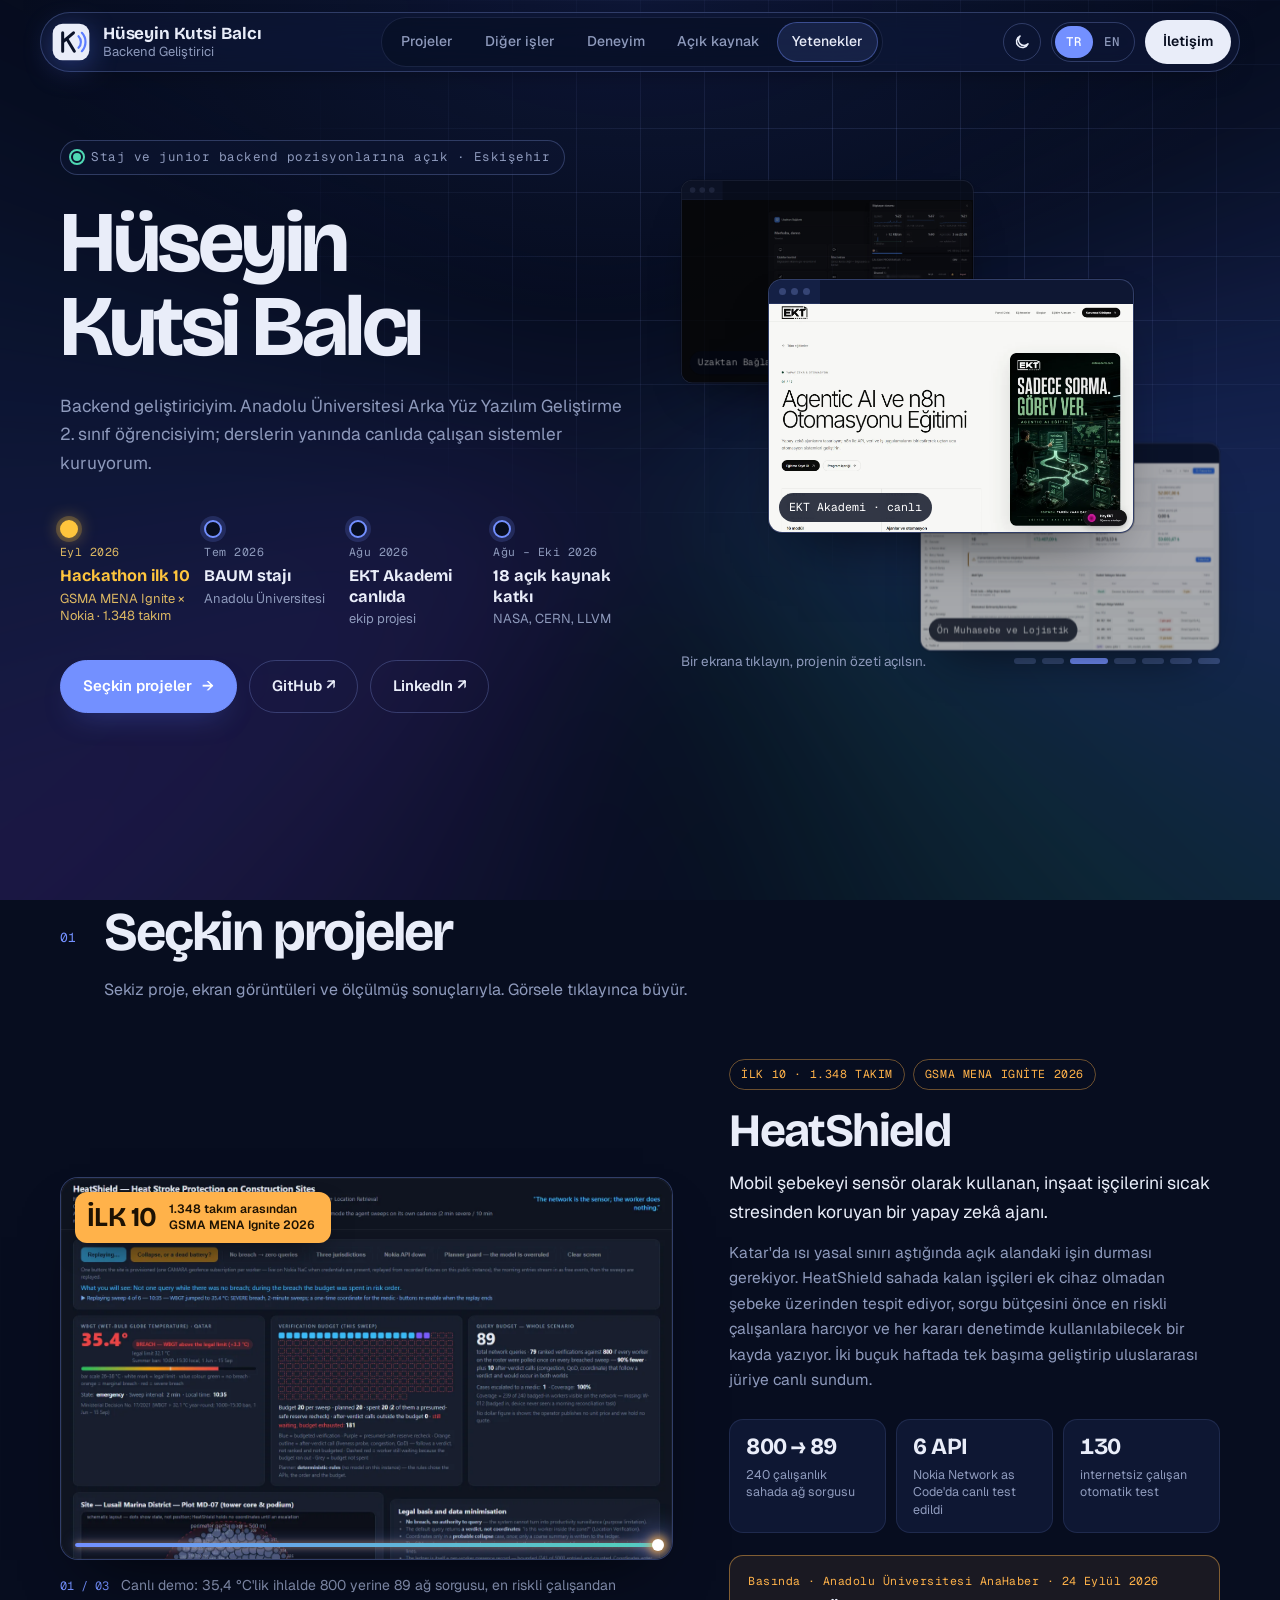
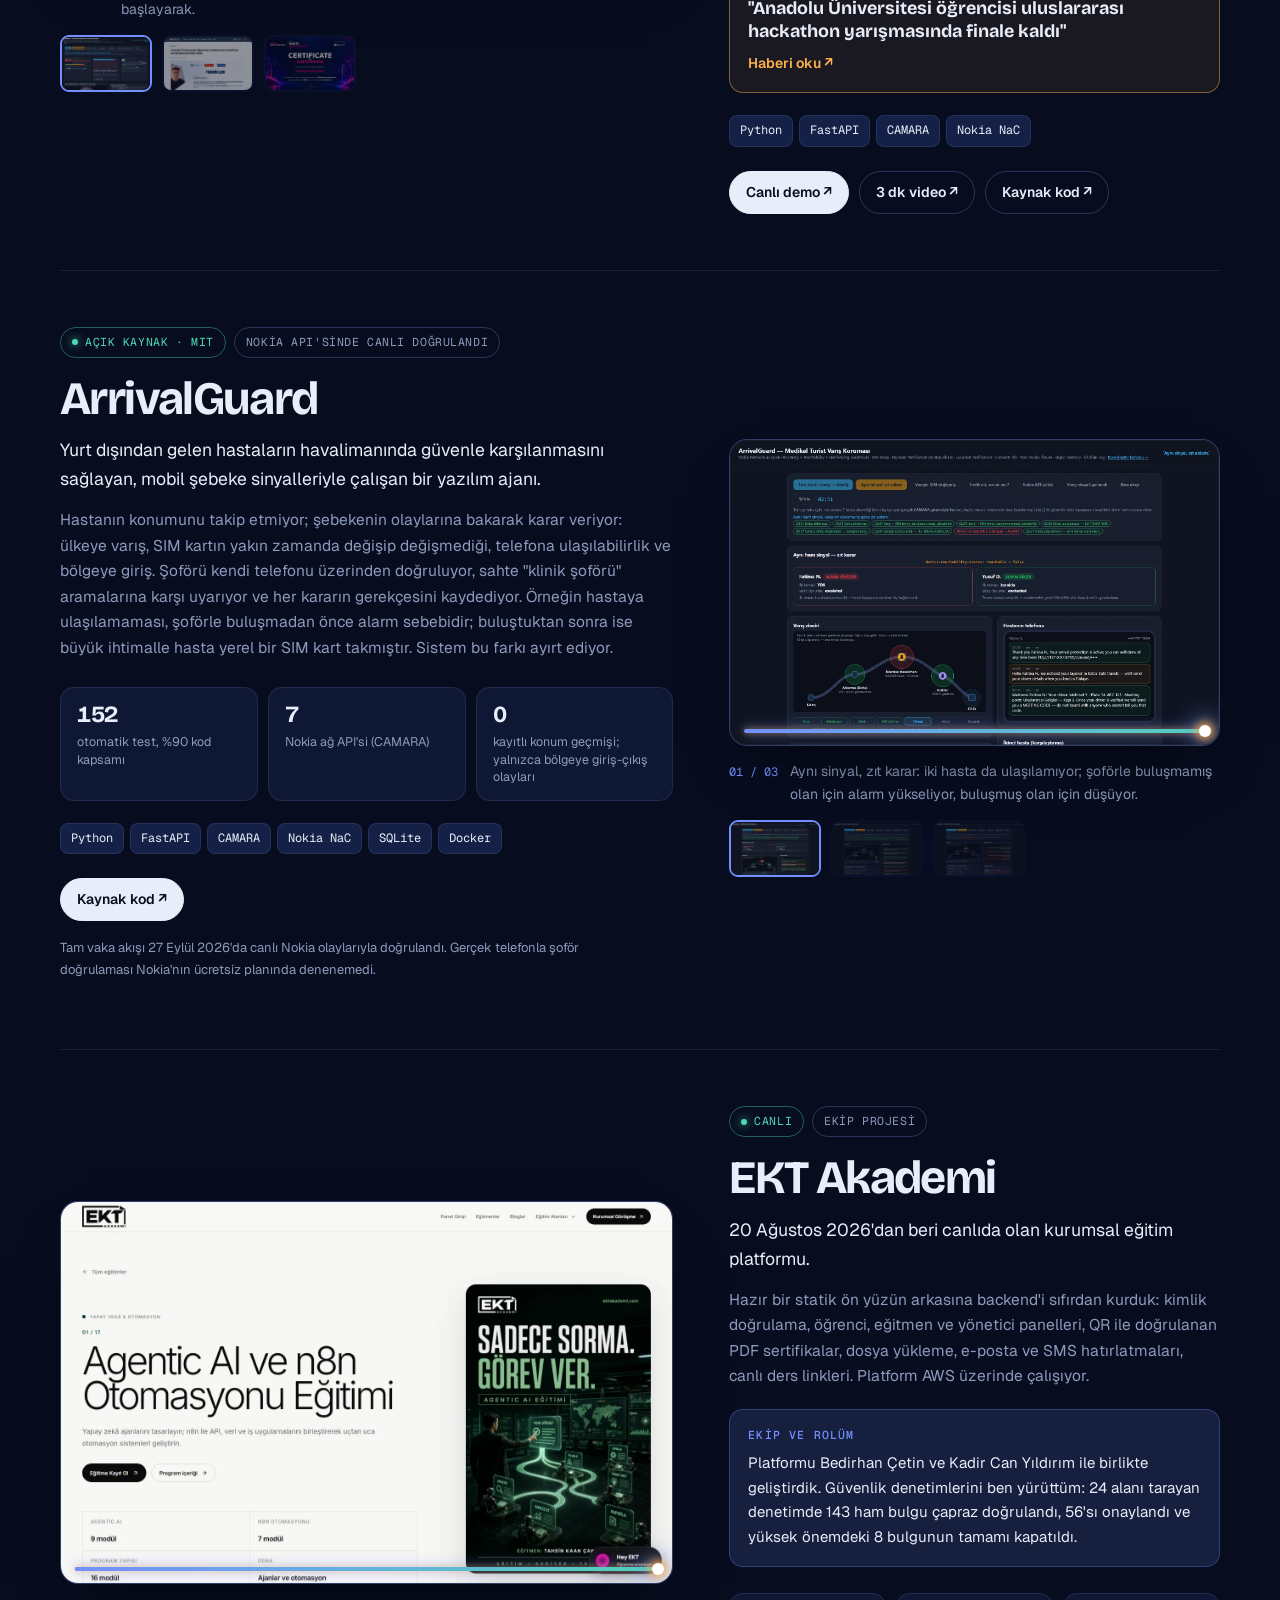
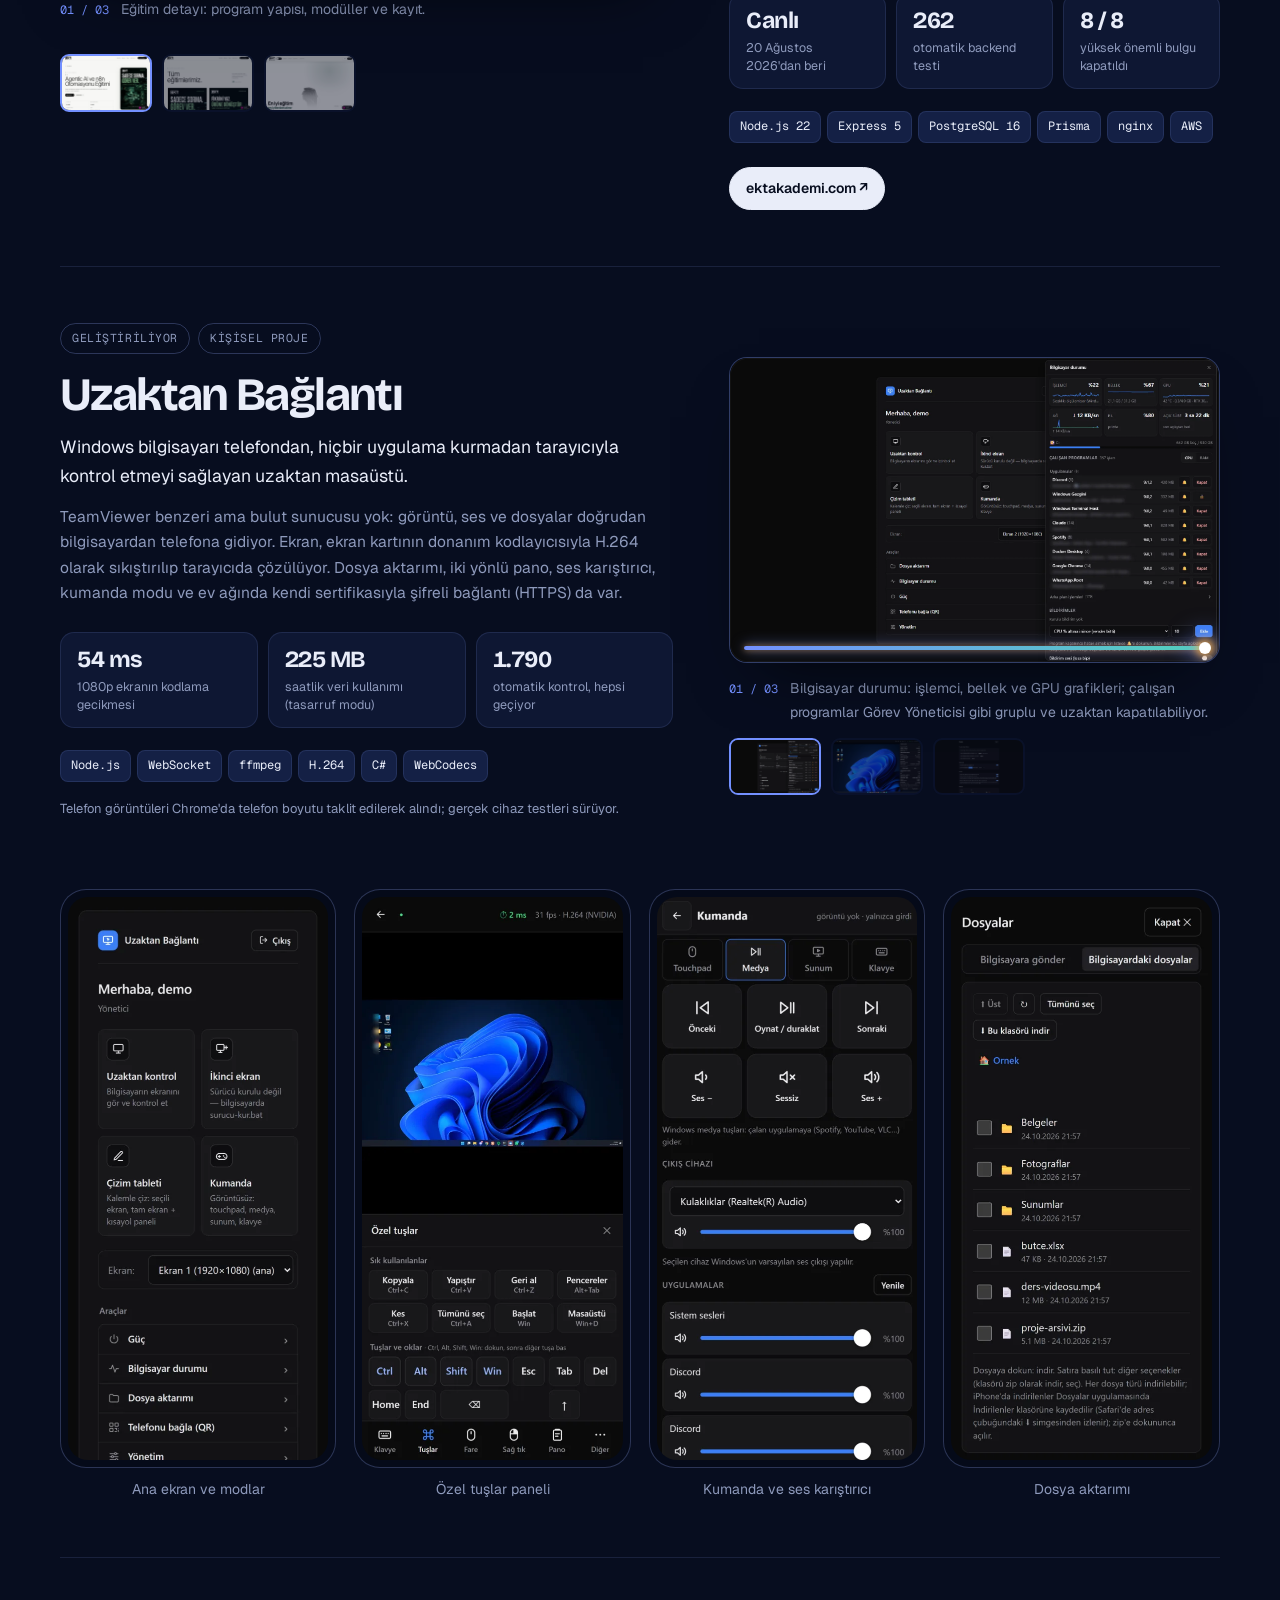
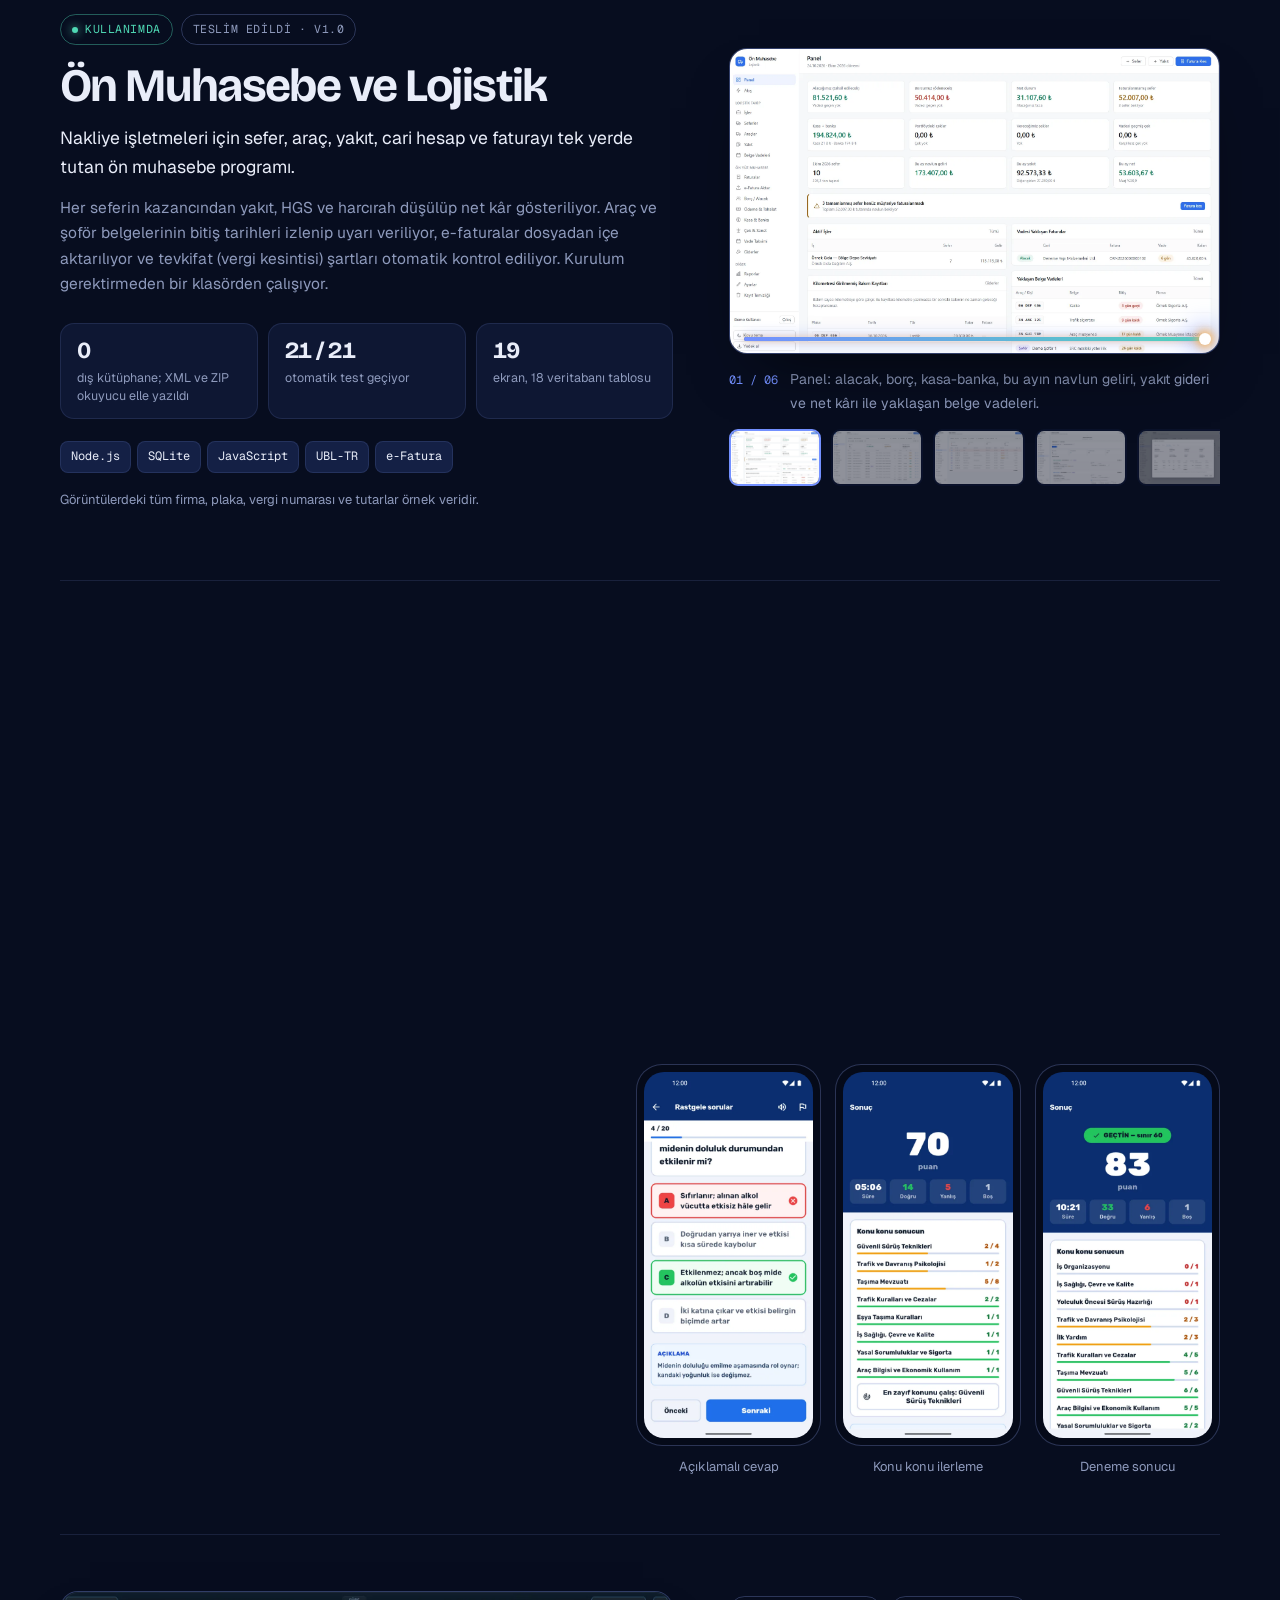
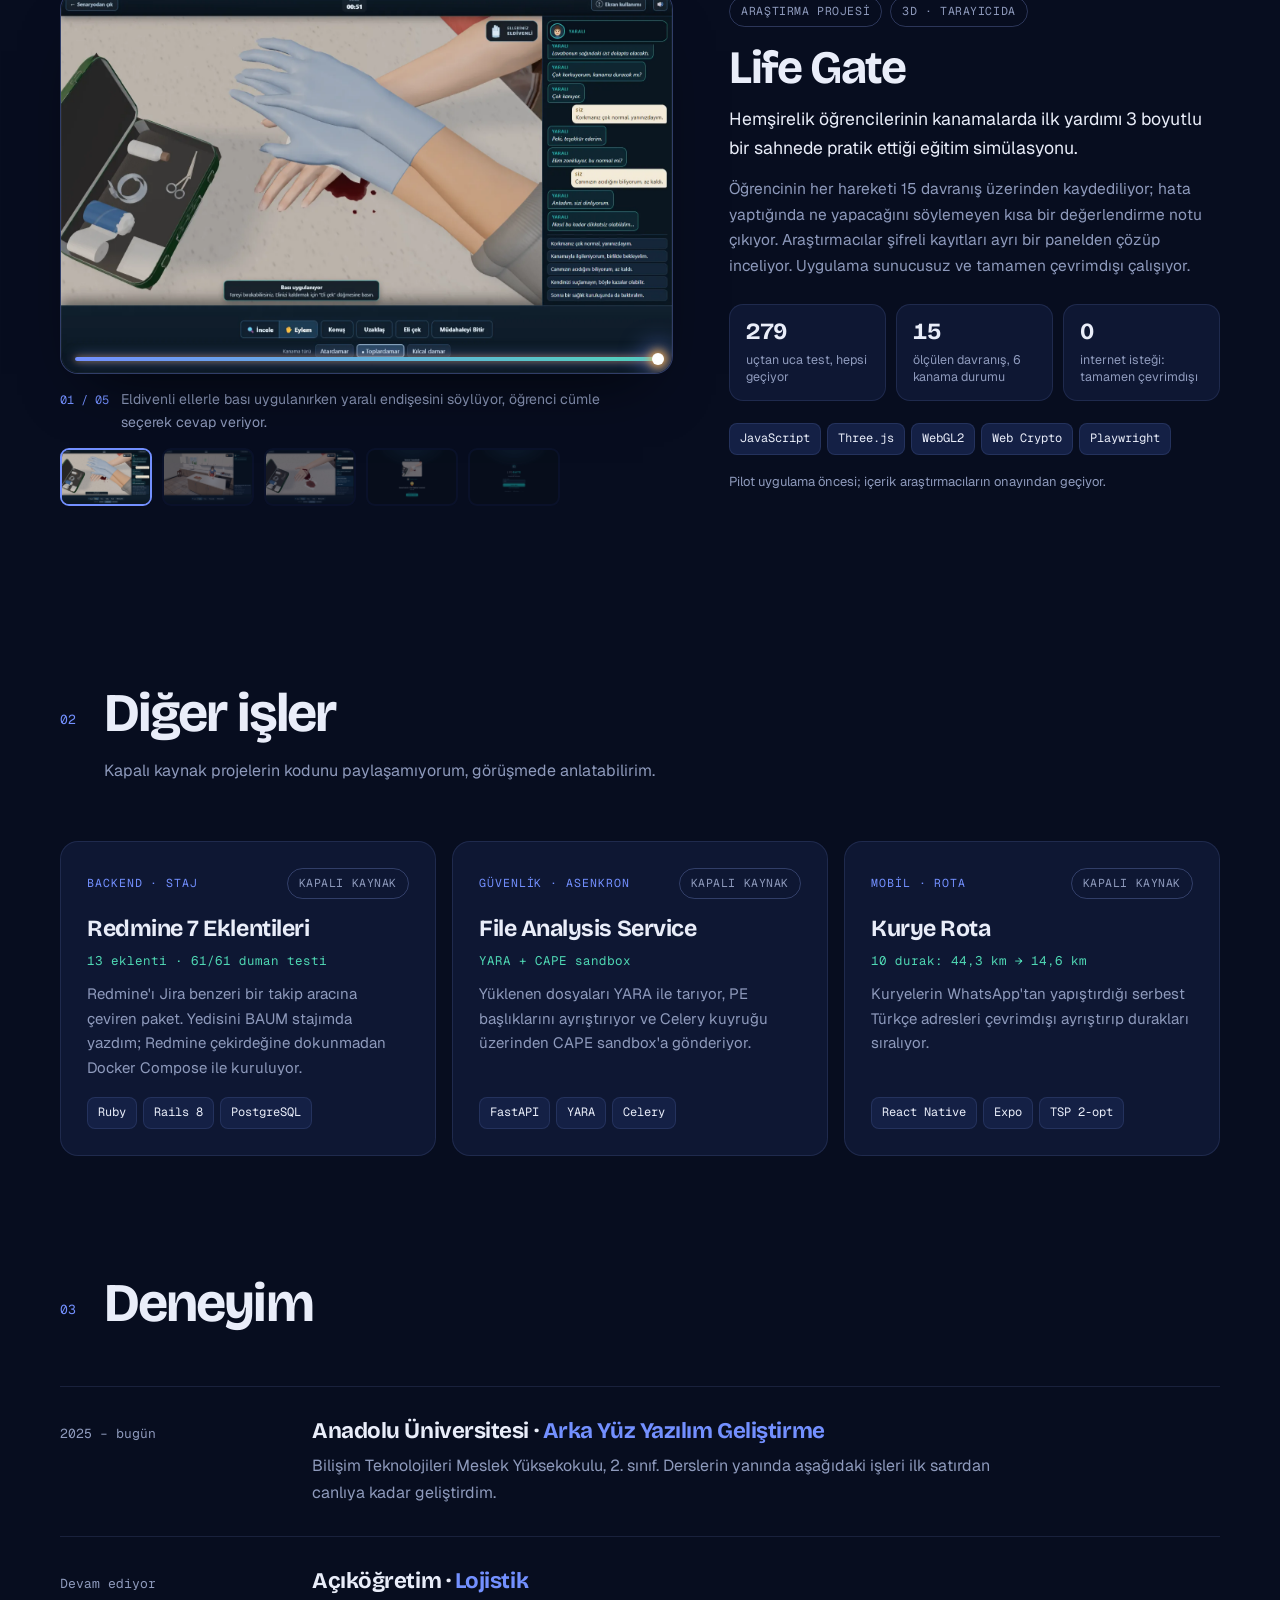
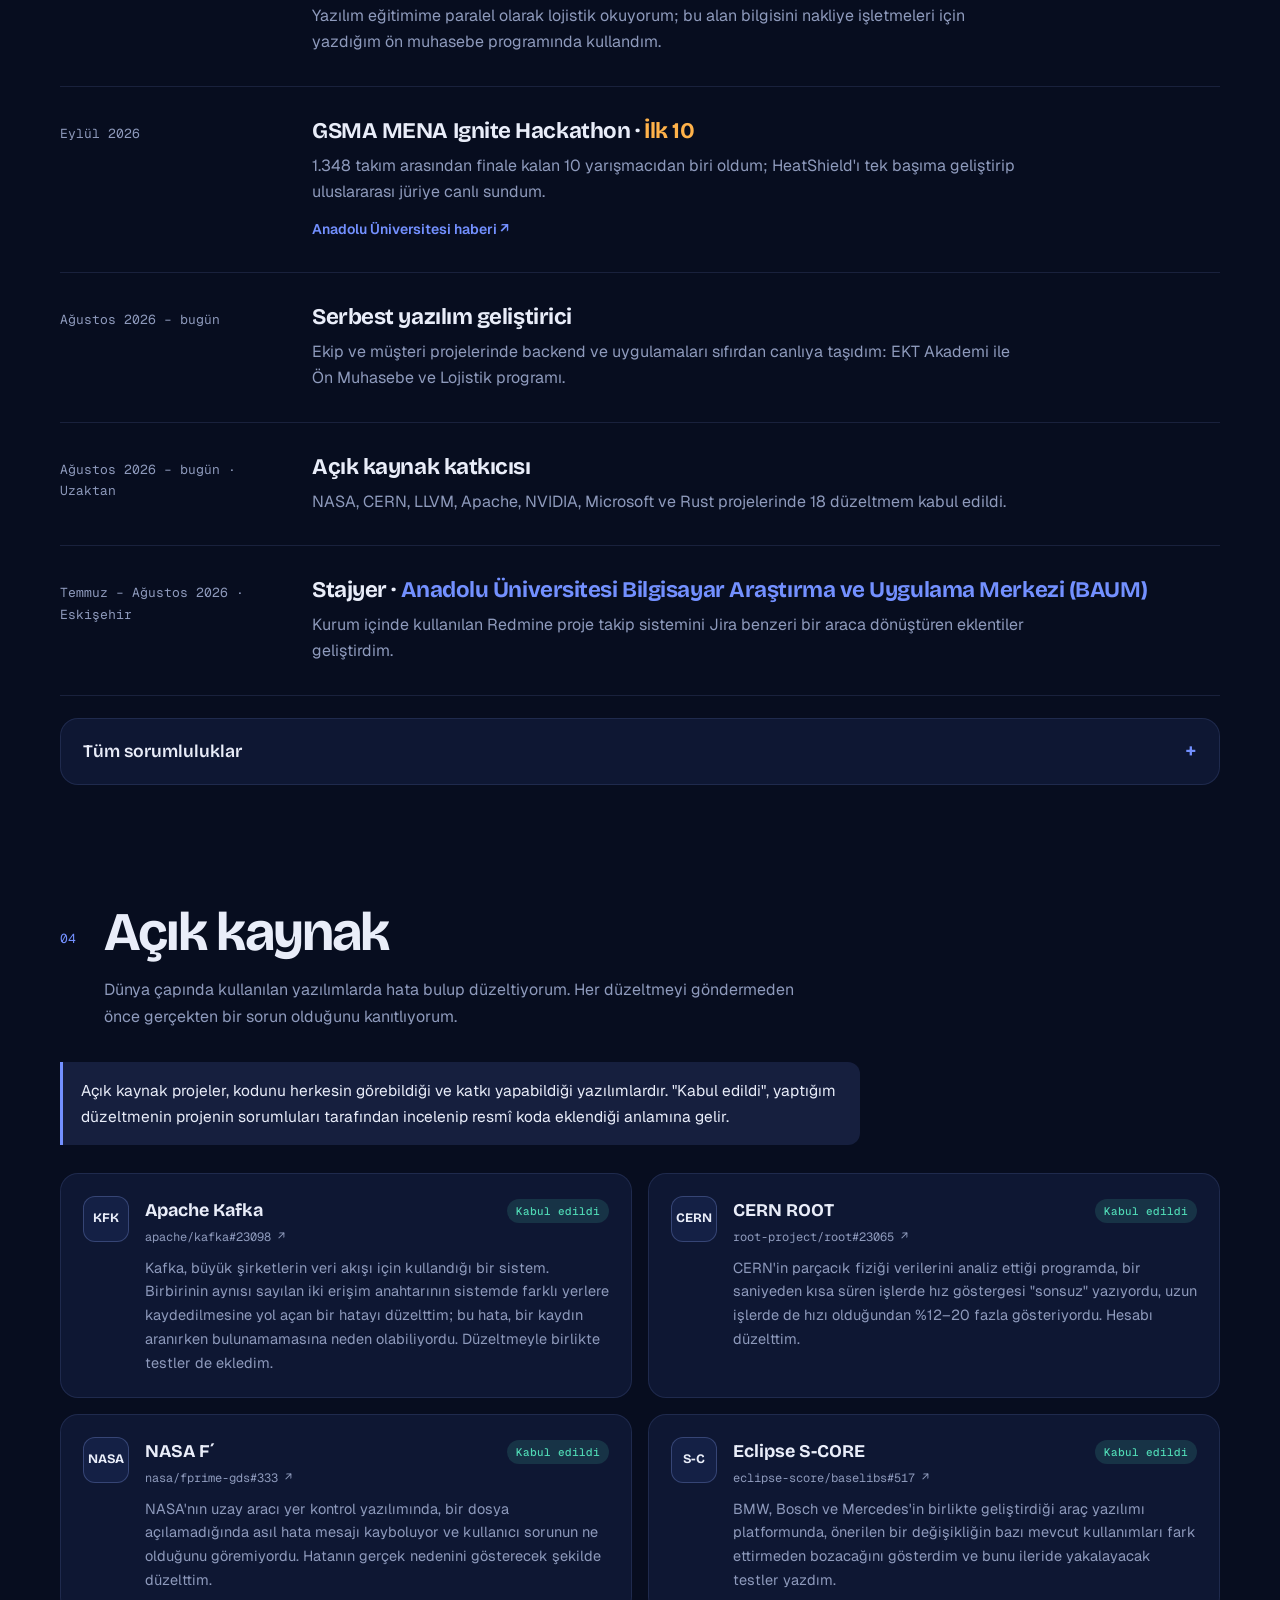
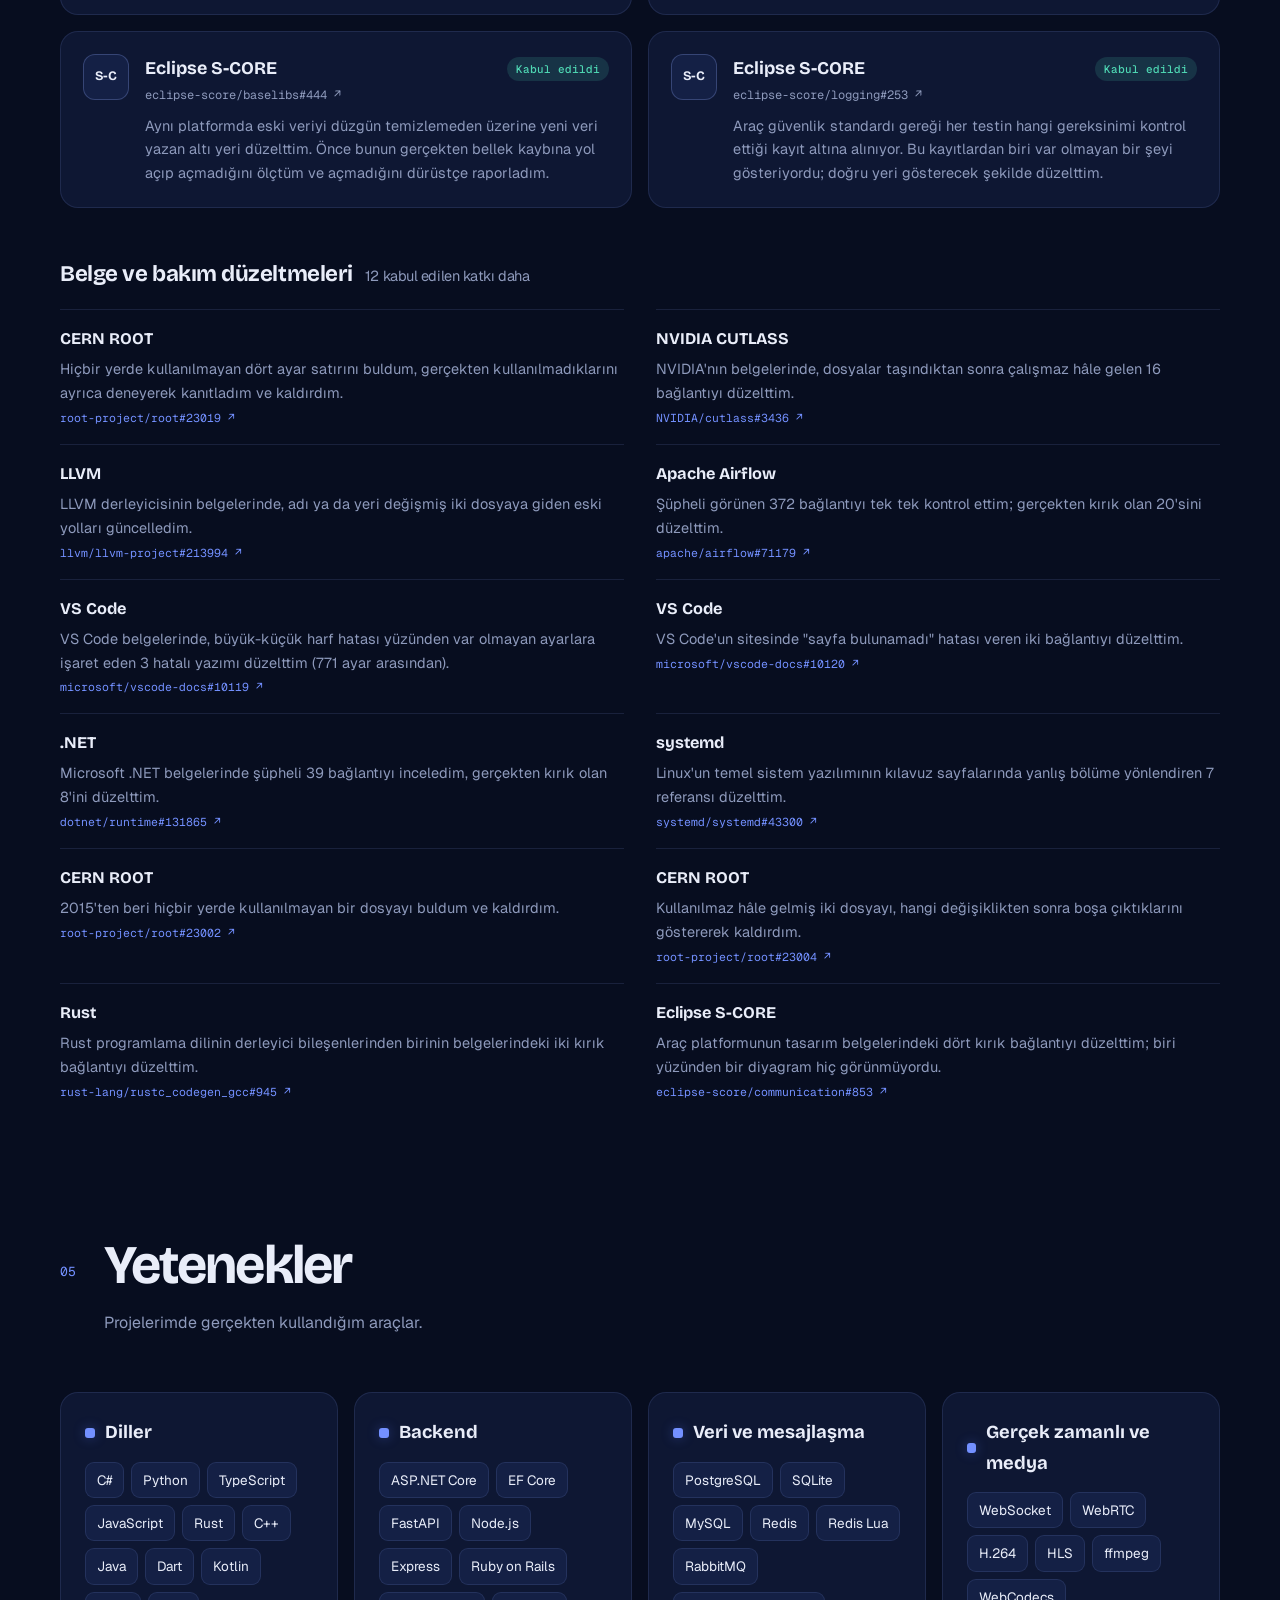
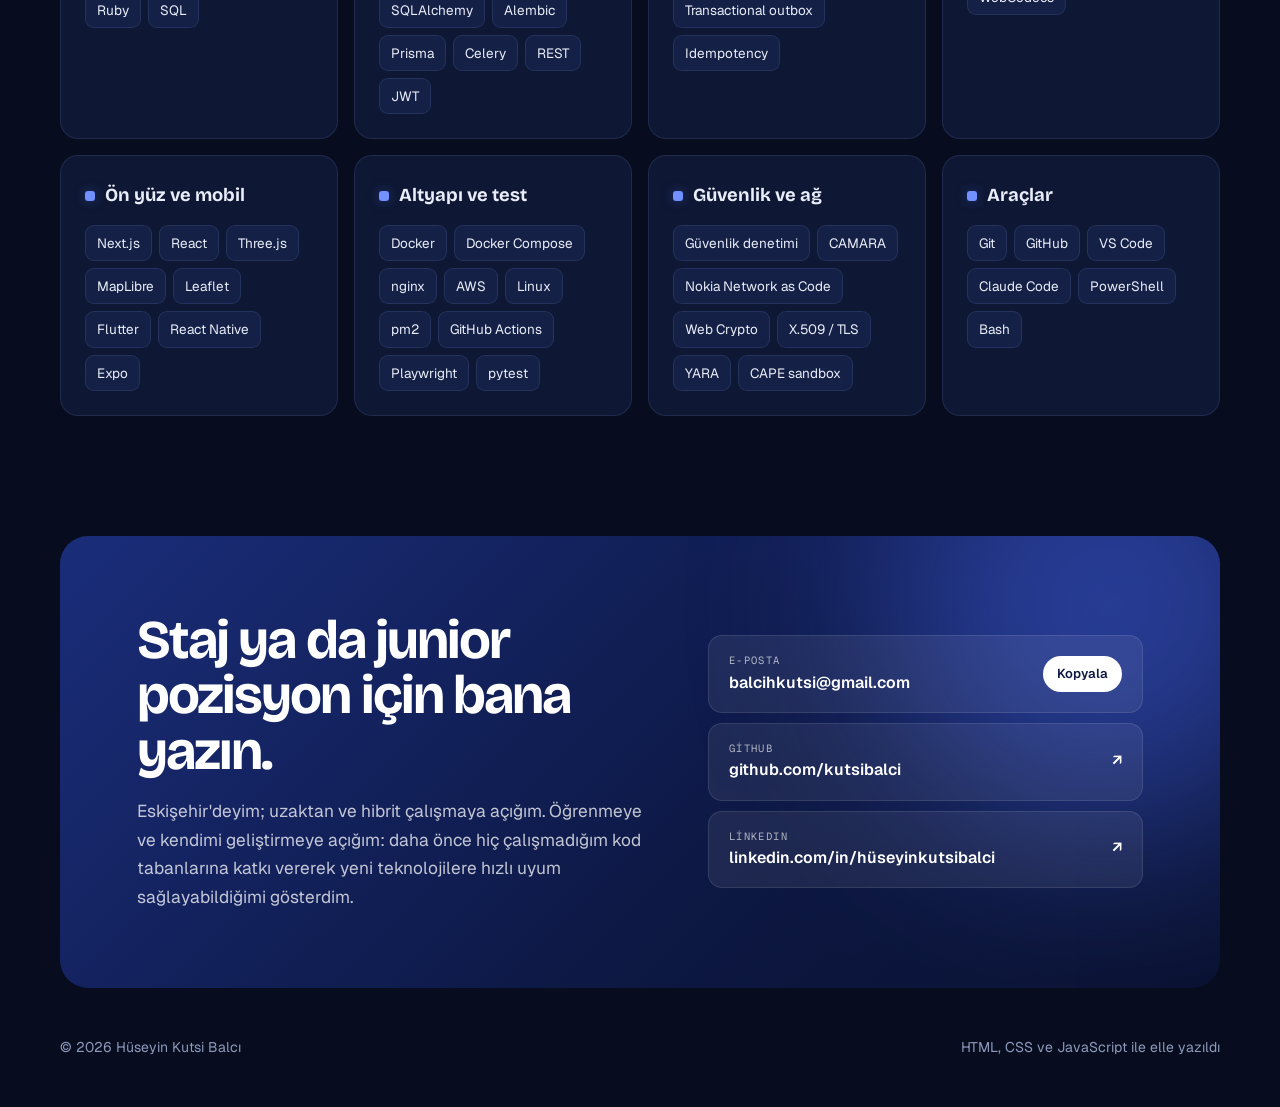
==== index.html @ e4764c63 "Eskişehir, eğitim başlığı, iletişim metni, genişletilmiş yetenekler, ilk 10 girişte başta ve sarı Co" ====
<!DOCTYPE html>
<html lang="tr">
<head>
<meta charset="utf-8">
<meta name="viewport" content="width=device-width, initial-scale=1, viewport-fit=cover">
<title>Hüseyin Kutsi Balcı · Backend Geliştirici</title>
<meta name="description" content="Hüseyin Kutsi Balcı: Anadolu Üniversitesi Arka Yüz Yazılım Geliştirme öğrencisi. HeatShield, EKT Akademi, Life Gate ve 18 açık kaynak katkı.">
<meta property="og:title" content="Hüseyin Kutsi Balcı · Backend Geliştirici">
<meta property="og:description" content="Canlı eğitim platformu, hackathonda ilk 10'a giren ajan, şarj rotası planlayıcısı ve 3D eğitim simülasyonu.">
<meta property="og:image" content="https://kutsibalci.github.io/img/hs-1.webp">
<meta name="theme-color" content="#070d1f">
<link rel="icon" type="image/svg+xml" href="img/logo.svg">
<script>
  // Tema, sayfa çizilmeden önce uygulanır (yanıp sönmesin diye)
  (function () {
    var t = null;
    try { t = localStorage.getItem("tema"); } catch (e) {}
    if (t === "light") document.documentElement.setAttribute("data-theme", "light");
    document.documentElement.classList.add("js");
  })();
</script>
<link rel="preconnect" href="https://fonts.googleapis.com">
<link rel="preconnect" href="https://fonts.gstatic.com" crossorigin>
<link rel="stylesheet" href="https://fonts.googleapis.com/css2?family=Bricolage+Grotesque:opsz,wght@12..96,600;12..96,700&family=Geist:wght@400;500;600&family=Geist+Mono:wght@400;500&display=swap">
<link rel="stylesheet" href="style.css">
</head>
<body>

<div class="bg-anim" aria-hidden="true"><i></i><i></i><i></i></div>

<div class="progress" aria-hidden="true"></div>

<header class="topbar">
  <div class="wrap">
    <a class="brand" href="#top" aria-label="Başa dön">
      <svg class="logo" viewBox="0 0 48 48" aria-hidden="true"><rect x="2" y="2" width="44" height="44" rx="12" fill="#e9edf9"/><path d="M14 13v22M14 24l13-11M19 20l9 15" stroke="#0a1228" stroke-width="3.6" fill="none" stroke-linecap="round" stroke-linejoin="round"/><path class="sig1" d="M33 17a10 10 0 0 1 0 14" stroke="#5b7cff" stroke-width="2.6" fill="none" stroke-linecap="round"/><path class="sig2" d="M37 13a16 16 0 0 1 0 22" stroke="#5b7cff" stroke-width="2.6" fill="none" stroke-linecap="round"/></svg>
      <span class="brand-text"><b>Hüseyin Kutsi Balcı</b><small>Backend Geliştirici</small></span>
    </a>
    <nav class="nav" id="nav" aria-label="Bölümler">
      <a href="#projeler">Projeler</a>
      <a href="#diger">Diğer işler</a>
      <a href="#deneyim">Deneyim</a>
      <a href="#acik-kaynak">Açık kaynak</a>
      <a href="#yetenekler">Yetenekler</a>
    </nav>
    <button class="icon-btn menu-btn" id="menu-btn" type="button" aria-label="Menüyü aç" aria-expanded="false" aria-controls="nav">
      <svg viewBox="0 0 24 24" fill="none" stroke="currentColor" stroke-width="2" stroke-linecap="round"><path d="M4 7h16M4 12h16M4 17h16"/></svg>
    </button>
    <button class="icon-btn theme-btn" id="theme-btn" type="button" aria-label="Temayı değiştir">
      <svg class="moon" viewBox="0 0 24 24" fill="none" stroke="currentColor" stroke-width="2" stroke-linecap="round" stroke-linejoin="round"><path d="M20 14.5A8 8 0 1 1 9.5 4a6.5 6.5 0 0 0 10.5 10.5z"/></svg>
      <svg class="sun" viewBox="0 0 24 24" fill="none" stroke="currentColor" stroke-width="2" stroke-linecap="round"><circle cx="12" cy="12" r="4"/><path d="M12 2v2M12 20v2M4.9 4.9l1.4 1.4M17.7 17.7l1.4 1.4M2 12h2M20 12h2M4.9 19.1l1.4-1.4M17.7 6.3l1.4-1.4"/></svg>
    </button>
    <div class="lang" role="group" aria-label="Dil"><a class="on" href="./" lang="tr" aria-current="page">TR</a><a href="en/" lang="en">EN</a></div>
    <a class="cta-sm" href="#iletisim">İletişim</a>
  </div>
</header>

<main id="top">
  <section class="hero">
    <span class="blob b1" aria-hidden="true"></span>
    <span class="blob b2" aria-hidden="true"></span>
    <div class="wrap">
      <div class="hero-grid">
        <div>
          <span class="status"><span class="pulse" aria-hidden="true"></span>Staj ve junior backend pozisyonlarına açık · Eskişehir</span>
          <h1>Hüseyin Kutsi Balcı</h1>
          <p class="lead">Backend geliştiriciyim. Anadolu Üniversitesi Arka Yüz Yazılım Geliştirme 2. sınıf öğrencisiyim; derslerin yanında canlıda çalışan sistemler kuruyorum.</p>
          <div class="journey">
            <span class="track"><i></i></span>
            <ol>
              <li class="hot"><time>Eyl 2026</time><b>Hackathon ilk 10</b><small>GSMA MENA Ignite × Nokia · 1.348 takım</small></li>
              <li><time>Tem 2026</time><b>BAUM stajı</b><small>Anadolu Üniversitesi</small></li>
              <li><time>Ağu 2026</time><b>EKT Akademi canlıda</b><small>ekip projesi</small></li>
              <li><time>Ağu – Eki 2026</time><b>18 açık kaynak katkı</b><small>NASA, CERN, LLVM</small></li>
            </ol>
          </div>
          <div class="actions">
            <a class="btn primary" href="#projeler">Seçkin projeler <span class="arr">→</span></a>
            <a class="btn" href="https://github.com/kutsibalci" target="_blank" rel="noopener">GitHub ↗</a>
            <a class="btn" href="https://www.linkedin.com/in/h%C3%BCseyinkutsibalci/" target="_blank" rel="noopener">LinkedIn ↗</a>
          </div>
        </div>

        <div class="showcase">
        <div class="collage" id="collage">
          <button type="button" class="shot" data-target="heatshield" aria-label="HeatShield · İlk 10"><span class="bar"><i></i><i></i><i></i></span><img src="img/hs-1.webp" alt="" loading="eager"><span class="sc">HeatShield · İlk 10</span></button>
          <button type="button" class="shot" data-target="arrivalguard" aria-label="ArrivalGuard"><span class="bar"><i></i><i></i><i></i></span><img src="img/ag-1.webp" alt="" loading="eager"><span class="sc">ArrivalGuard</span></button>
          <button type="button" class="shot" data-target="ekt" aria-label="EKT Akademi · canlı"><span class="bar"><i></i><i></i><i></i></span><img src="img/ekt-3.webp" alt="" loading="eager"><span class="sc">EKT Akademi · canlı</span></button>
          <button type="button" class="shot" data-target="uzaktan" aria-label="Uzaktan Bağlantı"><span class="bar"><i></i><i></i><i></i></span><img src="img/rc-1.webp" alt="" loading="lazy"><span class="sc">Uzaktan Bağlantı</span></button>
          <button type="button" class="shot" data-target="muhasebe" aria-label="Ön Muhasebe ve Lojistik"><span class="bar"><i></i><i></i><i></i></span><img src="img/om-1.webp" alt="" loading="lazy"><span class="sc">Ön Muhasebe ve Lojistik</span></button>
          <button type="button" class="shot tall" data-target="src" aria-label="SRC Sınav Soruları"><span class="bar"><i></i><i></i><i></i></span><img src="img/src-2.webp" alt="" loading="lazy"><span class="sc">SRC Sınav Soruları</span></button>
          <button type="button" class="shot" data-target="lifegate" aria-label="Life Gate · 3D"><span class="bar"><i></i><i></i><i></i></span><img src="img/lg-1.webp" alt="" loading="lazy"><span class="sc">Life Gate · 3D</span></button>
        </div>
        <div class="sc-foot"><span>Bir ekrana tıklayın, projenin özeti açılsın.</span><div class="sc-dots" id="sc-dots" role="group" aria-label="Projeler"></div></div>
        </div>
      </div>

    </div>
  </section>


  <!-- 01 Seçkin projeler -->
  <section class="section wrap" id="projeler">
    <div class="sec-head rv">
      <span class="sec-num">01</span>
      <h2>Seçkin projeler</h2>
      <p>Sekiz proje, ekran görüntüleri ve ölçülmüş sonuçlarıyla. Görsele tıklayınca büyür.</p>
    </div>

    <article class="case" id="heatshield">
      <div class="gallery rv">
        <div class="stage">
          <div class="ribbon"><b>İLK 10</b><span>1.348 takım arasından<br>GSMA MENA Ignite 2026</span></div>
          <img class="on" src="img/hs-1.webp" alt="HeatShield canlı demosu: 35,4 °C'lik ısı ihlalinde sorgu bütçesi" data-cap="Canlı demo: 35,4 °C'lik ihlalde 800 yerine 89 ağ sorgusu, en riskli çalışandan başlayarak." width="1440" height="900">
          <img src="img/hs-news.webp" alt="Anadolu Üniversitesi AnaHaber haberi" data-cap="Anadolu Üniversitesi AnaHaber, 24 Eylül 2026: 1.348 takım arasından finale kalan 10 yarışmacıdan biri olduğumu duyuran haber." width="1440" height="900" loading="lazy">
          <img class="fit" src="img/hs-cert.webp" alt="GSMA MENA Ignite Hackathon 2026 sertifikası" data-cap="GSMA ve HackerEarth'ün verdiği MENA Ignite Hackathon 2026 katılım sertifikası." width="1600" height="1131" loading="lazy">
        </div>
        <p class="cap"><span class="count"></span><span class="txt"></span></p>
        <div class="thumbs"></div>
      </div>
      <div class="info rv d1">
        <div class="badges"><span class="badge win">İlk 10 · 1.348 takım</span><span class="badge win">GSMA MENA Ignite 2026</span></div>
        <h3>HeatShield</h3>
        <p class="one">Mobil şebekeyi sensör olarak kullanan, inşaat işçilerini sıcak stresinden koruyan bir yapay zekâ ajanı.</p>
        <p class="desc">Katar'da ısı yasal sınırı aştığında açık alandaki işin durması gerekiyor. HeatShield sahada kalan işçileri ek cihaz olmadan şebeke üzerinden tespit ediyor, sorgu bütçesini önce en riskli çalışanlara harcıyor ve her kararı denetimde kullanılabilecek bir kayda yazıyor. İki buçuk haftada tek başıma geliştirip uluslararası jüriye canlı sundum.</p>
        <div class="metrics">
          <div class="metric"><b>800 → 89</b><span>240 çalışanlık sahada ağ sorgusu</span></div>
          <div class="metric"><b>6 API</b><span>Nokia Network as Code'da canlı test edildi</span></div>
          <div class="metric"><b>130</b><span>internetsiz çalışan otomatik test</span></div>
        </div>
        <a class="press" href="https://anahaber.anadolu.edu.tr/tr/haber-detay/ieryw2wyhfbm1t7qacj7rjfx" target="_blank" rel="noopener">
          <small>Basında · Anadolu Üniversitesi AnaHaber · 24 Eylül 2026</small>
          <b>"Anadolu Üniversitesi öğrencisi uluslararası hackathon yarışmasında finale kaldı"</b>
          <span>Haberi oku ↗</span>
        </a>
        <ul class="chips"><li>Python</li><li>FastAPI</li><li>CAMARA</li><li>Nokia NaC</li></ul>
        <div class="links">
          <a class="link solid" href="https://heatshield-demo.onrender.com/demo" target="_blank" rel="noopener">Canlı demo ↗</a>
          <a class="link" href="https://youtu.be/z1N6U4yv6xA" target="_blank" rel="noopener">3 dk video ↗</a>
          <a class="link" href="https://github.com/kutsibalci/heatshield" target="_blank" rel="noopener">Kaynak kod ↗</a>
        </div>
      </div>
    </article>

    <article class="case flip" id="arrivalguard">
      <div class="gallery rv">
        <div class="stage">
          <img class="on" src="img/ag-1.webp" alt="ArrivalGuard aynı sinyal zıt karar senaryosu" data-cap="Aynı sinyal, zıt karar: iki hasta da ulaşılamıyor; şoförle buluşmamış olan için alarm yükseliyor, buluşmuş olan için düşüyor." width="1600" height="1000" loading="lazy">
          <img src="img/ag-2.webp" alt="ArrivalGuard tam varış zinciri" data-cap="Tam zincir: aktarmadan kliniğe kadar; sahte şoför araması reddediliyor, gerçek şoför buluşma koduyla doğrulanıyor." width="1600" height="1000" loading="lazy">
          <img src="img/ag-3.webp" alt="ArrivalGuard SIM değişikliği senaryosu" data-cap="Varışta SIM değişmiş: numara ele geçirilmiş olabilir; şoför ve plaka bilgisi gönderilmiyor, koordinatör devreye giriyor." width="1600" height="1000" loading="lazy">
        </div>
        <p class="cap"><span class="count"></span><span class="txt"></span></p>
        <div class="thumbs"></div>
      </div>
      <div class="info rv d1">
        <div class="badges"><span class="badge live">Açık kaynak · MIT</span><span class="badge">Nokia API'sinde canlı doğrulandı</span></div>
        <h3 lang="en">ArrivalGuard</h3>
        <p class="one">Yurt dışından gelen hastaların havalimanında güvenle karşılanmasını sağlayan, mobil şebeke sinyalleriyle çalışan bir yazılım ajanı.</p>
        <p class="desc">Hastanın konumunu takip etmiyor; şebekenin olaylarına bakarak karar veriyor: ülkeye varış, SIM kartın yakın zamanda değişip değişmediği, telefona ulaşılabilirlik ve bölgeye giriş. Şoförü kendi telefonu üzerinden doğruluyor, sahte "klinik şoförü" aramalarına karşı uyarıyor ve her kararın gerekçesini kaydediyor. Örneğin hastaya ulaşılamaması, şoförle buluşmadan önce alarm sebebidir; buluştuktan sonra ise büyük ihtimalle hasta yerel bir SIM kart takmıştır. Sistem bu farkı ayırt ediyor.</p>
        <div class="metrics">
          <div class="metric"><b>152</b><span>otomatik test, %90 kod kapsamı</span></div>
          <div class="metric"><b>7</b><span>Nokia ağ API'si (CAMARA)</span></div>
          <div class="metric"><b>0</b><span>kayıtlı konum geçmişi; yalnızca bölgeye giriş-çıkış olayları</span></div>
        </div>
        <ul class="chips"><li>Python</li><li>FastAPI</li><li>CAMARA</li><li>Nokia NaC</li><li>SQLite</li><li>Docker</li></ul>
        <div class="links"><a class="link solid" href="https://github.com/kutsibalci/arrivalguard" target="_blank" rel="noopener">Kaynak kod ↗</a></div>
        <p class="note">Tam vaka akışı 27 Eylül 2026'da canlı Nokia olaylarıyla doğrulandı. Gerçek telefonla şoför doğrulaması Nokia'nın ücretsiz planında denenemedi.</p>
      </div>
    </article>

    <article class="case" id="ekt">
      <div class="gallery rv">
        <div class="stage">
          <img class="on" src="img/ekt-3.webp" alt="EKT Akademi eğitim detay sayfası" data-cap="Eğitim detayı: program yapısı, modüller ve kayıt." width="1440" height="900">
          <img src="img/ekt-2.webp" alt="EKT Akademi eğitim kataloğu" data-cap="Eğitim kataloğu: 20 güncel program." width="1440" height="900" loading="lazy">
          <img src="img/ekt-1.webp" alt="EKT Akademi ana sayfası" data-cap="Ana sayfa: kurumsal eğitim programları." width="1440" height="900" loading="lazy">
        </div>
        <p class="cap"><span class="count"></span><span class="txt"></span></p>
        <div class="thumbs"></div>
      </div>
      <div class="info rv d1">
        <div class="badges"><span class="badge live">Canlı</span><span class="badge">Ekip projesi</span></div>
        <h3>EKT Akademi</h3>
        <p class="one">20 Ağustos 2026'dan beri canlıda olan kurumsal eğitim platformu.</p>
        <p class="desc">Hazır bir statik ön yüzün arkasına backend'i sıfırdan kurduk: kimlik doğrulama, öğrenci, eğitmen ve yönetici panelleri, QR ile doğrulanan PDF sertifikalar, dosya yükleme, e-posta ve SMS hatırlatmaları, canlı ders linkleri. Platform AWS üzerinde çalışıyor.</p>
        <div class="role">
          <strong>Ekip ve rolüm</strong>
          <p>Platformu Bedirhan Çetin ve Kadir Can Yıldırım ile birlikte geliştirdik. Güvenlik denetimlerini ben yürüttüm: 24 alanı tarayan denetimde 143 ham bulgu çapraz doğrulandı, 56'sı onaylandı ve yüksek önemdeki 8 bulgunun tamamı kapatıldı.</p>
        </div>
        <div class="metrics">
          <div class="metric"><b>Canlı</b><span>20 Ağustos 2026'dan beri</span></div>
          <div class="metric"><b>262</b><span>otomatik backend testi</span></div>
          <div class="metric"><b>8 / 8</b><span>yüksek önemli bulgu kapatıldı</span></div>
        </div>
        <ul class="chips"><li>Node.js 22</li><li>Express 5</li><li>PostgreSQL 16</li><li>Prisma</li><li>nginx</li><li>AWS</li></ul>
        <div class="links"><a class="link solid" href="https://ektakademi.com" target="_blank" rel="noopener">ektakademi.com ↗</a></div>
      </div>
    </article>

    <article class="case flip" id="uzaktan">
      <div class="gallery rv">
        <div class="stage">
          <img class="on" src="img/rc-1.webp" alt="Uzaktan Bağlantı bilgisayar durumu paneli" data-cap="Bilgisayar durumu: işlemci, bellek ve GPU grafikleri; çalışan programlar Görev Yöneticisi gibi gruplu ve uzaktan kapatılabiliyor." width="1600" height="1000" loading="lazy">
          <img src="img/rc-4.webp" alt="Uzaktan Bağlantı gecikme sayacı" data-cap="Gecikme ayrıntısı: ağ gidiş-dönüşü 2 ms, çözme ve çizim 2,1 ms, 31 kare/sn." width="1600" height="1000" loading="lazy">
          <img src="img/rc-3.webp" alt="Uzaktan Bağlantı yönetim paneli" data-cap="Yönetim paneli: her yerden erişim, tek seferlik misafir kodu, yeni cihaz onayı ve ortak ağlardan girişi kapatma." width="1600" height="1000" loading="lazy">
        </div>
        <p class="cap"><span class="count"></span><span class="txt"></span></p>
        <div class="thumbs"></div>
      </div>
      <div class="info rv d1">
        <div class="badges"><span class="badge">Geliştiriliyor</span><span class="badge">Kişisel proje</span></div>
        <h3>Uzaktan Bağlantı</h3>
        <p class="one">Windows bilgisayarı telefondan, hiçbir uygulama kurmadan tarayıcıyla kontrol etmeyi sağlayan uzaktan masaüstü.</p>
        <p class="desc">TeamViewer benzeri ama bulut sunucusu yok: görüntü, ses ve dosyalar doğrudan bilgisayardan telefona gidiyor. Ekran, ekran kartının donanım kodlayıcısıyla H.264 olarak sıkıştırılıp tarayıcıda çözülüyor. Dosya aktarımı, iki yönlü pano, ses karıştırıcı, kumanda modu ve ev ağında kendi sertifikasıyla şifreli bağlantı (HTTPS) da var.</p>
        <div class="metrics">
          <div class="metric"><b>54 ms</b><span>1080p ekranın kodlama gecikmesi</span></div>
          <div class="metric"><b>225 MB</b><span>saatlik veri kullanımı (tasarruf modu)</span></div>
          <div class="metric"><b>1.790</b><span>otomatik kontrol, hepsi geçiyor</span></div>
        </div>
        <ul class="chips"><li>Node.js</li><li>WebSocket</li><li>ffmpeg</li><li>H.264</li><li>C#</li><li>WebCodecs</li></ul>
        <p class="note">Telefon görüntüleri Chrome'da telefon boyutu taklit edilerek alındı; gerçek cihaz testleri sürüyor.</p>
      </div>
      <div class="phones">
        <figure class="phone rv"><div class="frame"><img src="img/rc-p1.webp" alt="Telefonda ana ekran" data-cap="Ana ekran: uzaktan kontrol, ikinci ekran, çizim tableti ve kumanda modları." width="520" height="1125" loading="lazy"></div><figcaption>Ana ekran ve modlar</figcaption></figure>
        <figure class="phone rv d1"><div class="frame"><img src="img/rc-p2.webp" alt="Telefonda özel tuşlar paneli" data-cap="Özel tuşlar paneli: kısayollar ve yapışkan Ctrl/Alt/Shift/Win; panel görüntüyü kapatmıyor." width="520" height="1125" loading="lazy"></div><figcaption>Özel tuşlar paneli</figcaption></figure>
        <figure class="phone rv d2"><div class="frame"><img src="img/rc-p3.webp" alt="Telefonda kumanda modu" data-cap="Kumanda modu: görüntü aktarmadan medya tuşları ve uygulama başına ses ayarı." width="520" height="1125" loading="lazy"></div><figcaption>Kumanda ve ses karıştırıcı</figcaption></figure>
        <figure class="phone rv d3"><div class="frame"><img src="img/rc-p4.webp" alt="Telefonda dosya aktarımı" data-cap="Dosya aktarımı: bilgisayardaki dosyalara göz atma, klasör indirme, telefondan gönderme (örnek klasörle)." width="520" height="1125" loading="lazy"></div><figcaption>Dosya aktarımı</figcaption></figure>
      </div>
    </article>

    <article class="case flip" id="muhasebe">
      <div class="gallery rv">
        <div class="stage">
          <img class="on" src="img/om-1.webp" alt="Ön Muhasebe paneli" data-cap="Panel: alacak, borç, kasa-banka, bu ayın navlun geliri, yakıt gideri ve net kârı ile yaklaşan belge vadeleri." width="1600" height="1000" loading="lazy">
          <img src="img/om-2.webp" alt="Ön Muhasebe seferler" data-cap="Seferler: her seferin navlunu, masraflar düşüldükten sonraki net kârı ve fatura durumu; zarar eden sefer kırmızı." width="1600" height="1000" loading="lazy">
          <img src="img/om-3.webp" alt="Ön Muhasebe belge vadeleri" data-cap="Belge vadeleri: süresi dolan kasko kırmızı; 30 gün içinde dolacak sigorta, muayene ve SRC turuncu." width="1600" height="1000" loading="lazy">
          <img src="img/om-4.webp" alt="Ön Muhasebe e-Fatura içe aktarma" data-cap="e-Fatura içe aktarma: UBL-TR dosyasından alıcı, vergi numarası, KDV ve tevkifat okunuyor; önizleme hiçbir kaydı değiştirmiyor." width="1600" height="1000" loading="lazy">
          <img src="img/om-5.webp" alt="Ön Muhasebe araç yakıt tüketimi" data-cap="Araç detayı: kilometreye göre sıradaki bakım ve dolumdan doluma yakıt tüketimi." width="1600" height="1000" loading="lazy">
          <img src="img/om-6.webp" alt="Ön Muhasebe koyu tema" data-cap="Panelin koyu tema görünümü." width="1600" height="1000" loading="lazy">
        </div>
        <p class="cap"><span class="count"></span><span class="txt"></span></p>
        <div class="thumbs"></div>
      </div>
      <div class="info rv d1">
        <div class="badges"><span class="badge live">Kullanımda</span><span class="badge">Teslim edildi · v1.0</span></div>
        <h3>Ön Muhasebe ve Lojistik</h3>
        <p class="one">Nakliye işletmeleri için sefer, araç, yakıt, cari hesap ve faturayı tek yerde tutan ön muhasebe programı.</p>
        <p class="desc">Her seferin kazancından yakıt, HGS ve harcırah düşülüp net kâr gösteriliyor. Araç ve şoför belgelerinin bitiş tarihleri izlenip uyarı veriliyor, e-faturalar dosyadan içe aktarılıyor ve tevkifat (vergi kesintisi) şartları otomatik kontrol ediliyor. Kurulum gerektirmeden bir klasörden çalışıyor.</p>
        <div class="metrics">
          <div class="metric"><b>0</b><span>dış kütüphane; XML ve ZIP okuyucu elle yazıldı</span></div>
          <div class="metric"><b>21 / 21</b><span>otomatik test geçiyor</span></div>
          <div class="metric"><b>19</b><span>ekran, 18 veritabanı tablosu</span></div>
        </div>
        <ul class="chips"><li>Node.js</li><li>SQLite</li><li>JavaScript</li><li>UBL-TR</li><li>e-Fatura</li></ul>
        <p class="note">Görüntülerdeki tüm firma, plaka, vergi numarası ve tutarlar örnek veridir.</p>
      </div>
    </article>

    <article class="case solo" id="src">
      <div class="info rv">
        <div class="badges"><span class="badge">Yayın öncesi</span><span class="badge">Android · İnternetsiz</span></div>
        <h3>SRC Sınav Soruları 2026</h3>
        <p class="one">Profesyonel sürücülerin SRC belgesi sınavına hazırlanması için internetsiz çalışan Android uygulaması.</p>
        <p class="desc">Her sorunun mevzuat kaynağı ve açıklaması var; deneme sınavları gerçek sınavla aynı biçimde (40 soru, 45 dakika). Yanlış yapılan sorular, sınav tarihine göre planlanan tekrarlarla geri geliyor. Uygulama, tek bir Dart çekirdeğinden birden çok sınav uygulaması çıkarabilen bir motor üzerine kurulu; soru bankası uygulama güncellemesi gerekmeden uzaktan yenileniyor.</p>
        <div class="metrics">
          <div class="metric"><b>1.137</b><span>kaynaklı soru · 5 belge, 71 konu</span></div>
          <div class="metric"><b>307</b><span>otomatik test, hepsi geçiyor</span></div>
          <div class="metric"><b>İnternetsiz</b><span>internet kapalıyken tam çalışıyor</span></div>
        </div>
        <ul class="chips"><li>Flutter</li><li>Dart</li><li>SQLite</li><li>Kotlin</li><li>GitHub Pages</li></ul>
        <p class="note">Play Store yayını öncesi aşamada. Ekranlar Android emülatöründe, temiz kurulumla alındı.</p>
      </div>
      <div class="phones six">
        <figure class="phone rv"><div class="frame"><img src="img/src-1.webp" alt="Belge seçimi" data-cap="İlk açılış: kullanıcı gireceği SRC belgelerini seçiyor, uygulama yalnızca onlara odaklanıyor." width="520" height="1127" loading="lazy"></div><figcaption>Belge seçimi</figcaption></figure>
        <figure class="phone rv d1"><div class="frame"><img src="img/src-2.webp" alt="Ana ekran" data-cap="Sınava kalan gün, belge ilerlemesi, hazırlık yüzdesi, günlük hedef ve günün sorusu tek bakışta." width="520" height="1127" loading="lazy"></div><figcaption>Ana ekran</figcaption></figure>
        <figure class="phone rv d2"><div class="frame"><img src="img/src-3.webp" alt="Deneme sınavı" data-cap="Gerçek sınav gibi 40 soru ve geri sayan 45 dakikalık süre." width="520" height="1127" loading="lazy"></div><figcaption>Deneme sınavı</figcaption></figure>
        <figure class="phone rv"><div class="frame"><img src="img/src-4.webp" alt="Açıklamalı cevap" data-cap="Yanlış cevapta doğru şık ve kaynağa dayalı açıklama hemen gösteriliyor." width="520" height="1127" loading="lazy"></div><figcaption>Açıklamalı cevap</figcaption></figure>
        <figure class="phone rv d1"><div class="frame"><img src="img/src-5.webp" alt="Konu konu ilerleme" data-cap="Çalışma sonrası konu konu sonuç ve en zayıf konuya tek dokunuşla geçiş." width="520" height="1127" loading="lazy"></div><figcaption>Konu konu ilerleme</figcaption></figure>
        <figure class="phone rv d2"><div class="frame"><img src="img/src-6.webp" alt="Deneme sonucu" data-cap="Puan, geçti/kaldı, doğru-yanlış-boş ve konu dökümü." width="520" height="1127" loading="lazy"></div><figcaption>Deneme sonucu</figcaption></figure>
      </div>
    </article>

    <article class="case" id="lifegate">
      <div class="gallery rv">
        <div class="stage">
          <img class="on" src="img/lg-1.webp" alt="Life Gate müdahale ekranı" data-cap="Eldivenli ellerle bası uygulanırken yaralı endişesini söylüyor, öğrenci cümle seçerek cevap veriyor." width="1600" height="1000" loading="lazy">
          <img src="img/lg-2.webp" alt="Life Gate mutfak sahnesi" data-cap="Mutfak sahnesi: yaralı, tehlikeler (bıçak, açık ocak, ıslak zemin) ve ilk yardım dolabı." width="1600" height="1000" loading="lazy">
          <img src="img/lg-3.webp" alt="Life Gate değerlendirme notu" data-cap="Kanlı bez kaldırılınca kanama yeniden başlıyor ve ne yapılacağını söylemeyen bir değerlendirme notu çıkıyor." width="1600" height="1000" loading="lazy">
          <img src="img/lg-4.webp" alt="Life Gate sonuç ekranı" data-cap="Senaryo tamamlandı: sargılı elin son karesi, rozet, puan ve süre." width="1600" height="1000" loading="lazy">
          <img src="img/lg-5.webp" alt="Life Gate açılış ekranı" data-cap="Açılış: öğrenci, araştırmacının verdiği katılımcı koduyla oturumu başlatıyor." width="1600" height="1000" loading="lazy">
        </div>
        <p class="cap"><span class="count"></span><span class="txt"></span></p>
        <div class="thumbs"></div>
      </div>
      <div class="info rv d1">
        <div class="badges"><span class="badge">Araştırma projesi</span><span class="badge">3D · Tarayıcıda</span></div>
        <h3>Life Gate</h3>
        <p class="one">Hemşirelik öğrencilerinin kanamalarda ilk yardımı 3 boyutlu bir sahnede pratik ettiği eğitim simülasyonu.</p>
        <p class="desc">Öğrencinin her hareketi 15 davranış üzerinden kaydediliyor; hata yaptığında ne yapacağını söylemeyen kısa bir değerlendirme notu çıkıyor. Araştırmacılar şifreli kayıtları ayrı bir panelden çözüp inceliyor. Uygulama sunucusuz ve tamamen çevrimdışı çalışıyor.</p>
        <div class="metrics">
          <div class="metric"><b>279</b><span>uçtan uca test, hepsi geçiyor</span></div>
          <div class="metric"><b>15</b><span>ölçülen davranış, 6 kanama durumu</span></div>
          <div class="metric"><b>0</b><span>internet isteği: tamamen çevrimdışı</span></div>
        </div>
        <ul class="chips"><li>JavaScript</li><li>Three.js</li><li>WebGL2</li><li>Web Crypto</li><li>Playwright</li></ul>
        <p class="note">Pilot uygulama öncesi; içerik araştırmacıların onayından geçiyor.</p>
      </div>
    </article>
  </section>

  <!-- 02 Diğer işler -->
  <section class="section wrap" id="diger">
    <div class="sec-head rv">
      <span class="sec-num">02</span>
      <h2>Diğer işler</h2>
      <p>Kapalı kaynak projelerin kodunu paylaşamıyorum, görüşmede anlatabilirim.</p>
    </div>
    <div class="works">
      <article class="work rv">
        <div class="work-top"><span class="kind">Backend · Staj</span><span class="badge">Kapalı kaynak</span></div>
        <h3>Redmine 7 Eklentileri</h3>
        <p class="meta">13 eklenti · 61/61 duman testi</p>
        <p class="d">Redmine'ı Jira benzeri bir takip aracına çeviren paket. Yedisini BAUM stajımda yazdım; Redmine çekirdeğine dokunmadan Docker Compose ile kuruluyor.</p>
        <ul class="chips"><li>Ruby</li><li>Rails 8</li><li>PostgreSQL</li></ul>
      </article>
      <article class="work rv d1">
        <div class="work-top"><span class="kind">Güvenlik · Asenkron</span><span class="badge">Kapalı kaynak</span></div>
        <h3>File Analysis Service</h3>
        <p class="meta">YARA + CAPE sandbox</p>
        <p class="d">Yüklenen dosyaları YARA ile tarıyor, PE başlıklarını ayrıştırıyor ve Celery kuyruğu üzerinden CAPE sandbox'a gönderiyor.</p>
        <ul class="chips"><li>FastAPI</li><li>YARA</li><li>Celery</li></ul>
      </article>
      <article class="work rv d2">
        <div class="work-top"><span class="kind">Mobil · Rota</span><span class="badge">Kapalı kaynak</span></div>
        <h3>Kurye Rota</h3>
        <p class="meta">10 durak: 44,3 km → 14,6 km</p>
        <p class="d">Kuryelerin WhatsApp'tan yapıştırdığı serbest Türkçe adresleri çevrimdışı ayrıştırıp durakları sıralıyor.</p>
        <ul class="chips"><li>React Native</li><li>Expo</li><li>TSP 2-opt</li></ul>
      </article>
    </div>
  </section>

  <!-- 03 Deneyim -->
  <section class="section wrap" id="deneyim">
    <div class="sec-head rv">
      <span class="sec-num">03</span>
      <h2>Deneyim</h2>
    </div>
    <ul class="timeline">
      <li class="rv">
        <span class="when">2025 – bugün</span>
        <div>
          <h3>Anadolu Üniversitesi · <span class="org">Arka Yüz Yazılım Geliştirme</span></h3>
          <p>Bilişim Teknolojileri Meslek Yüksekokulu, 2. sınıf. Derslerin yanında aşağıdaki işleri ilk satırdan canlıya kadar geliştirdim.</p>
        </div>
      </li>
      <li class="rv">
        <span class="when">Devam ediyor</span>
        <div>
          <h3>Açıköğretim · <span class="org">Lojistik</span></h3>
          <p>Yazılım eğitimime paralel olarak lojistik okuyorum; bu alan bilgisini nakliye işletmeleri için yazdığım ön muhasebe programında kullandım.</p>
        </div>
      </li>
      <li class="rv">
        <span class="when">Eylül 2026</span>
        <div>
          <h3>GSMA MENA Ignite Hackathon · <span class="org warm">İlk 10</span></h3>
          <p>1.348 takım arasından finale kalan 10 yarışmacıdan biri oldum; HeatShield'ı tek başıma geliştirip uluslararası jüriye canlı sundum.</p>
          <a class="more" href="https://anahaber.anadolu.edu.tr/tr/haber-detay/ieryw2wyhfbm1t7qacj7rjfx" target="_blank" rel="noopener">Anadolu Üniversitesi haberi ↗</a>
        </div>
      </li>
      <li class="rv">
        <span class="when">Ağustos 2026 – bugün</span>
        <div>
          <h3>Serbest yazılım geliştirici</h3>
          <p>Ekip ve müşteri projelerinde backend ve uygulamaları sıfırdan canlıya taşıdım: EKT Akademi ile Ön Muhasebe ve Lojistik programı.</p>
        </div>
      </li>
      <li class="rv">
        <span class="when">Ağustos 2026 – bugün · Uzaktan</span>
        <div>
          <h3>Açık kaynak katkıcısı</h3>
          <p>NASA, CERN, LLVM, Apache, NVIDIA, Microsoft ve Rust projelerinde 18 düzeltmem kabul edildi.</p>
        </div>
      </li>
      <li class="rv">
        <span class="when">Temmuz – Ağustos 2026 · Eskişehir</span>
        <div>
          <h3>Stajyer · <span class="org">Anadolu Üniversitesi Bilgisayar Araştırma ve Uygulama Merkezi (BAUM)</span></h3>
          <p>Kurum içinde kullanılan Redmine proje takip sistemini Jira benzeri bir araca dönüştüren eklentiler geliştirdim.</p>
        </div>
      </li>
    </ul>
    <details class="resp rv">
      <summary>Tüm sorumluluklar</summary>
      <div class="resp-grid">
        <section>
          <h4>Serbest yazılım geliştirici</h4>
          <ul class="bul">
            <li>EKT Akademi'yi Bedirhan Çetin ve Kadir Can Yıldırım ile geliştirdik; platform 20 Ağustos 2026'dan beri canlıda ve AWS üzerinde çalışıyor.</li>
            <li>Platformun güvenlik denetimlerini yürüttüm: 24 alan tarandı, 56 bulgu doğrulandı, yüksek önemdeki 8 bulgunun tamamı kapatıldı.</li>
            <li>Ön Muhasebe ve Lojistik programını ilk satırdan teslime kadar geliştirdim (v1.0, Ağustos 2026); program kullanımda.</li>
            <li>Sefer bazında net kâr, araç ve şoför belge vadeleri ve e-Fatura içe aktarma gibi modülleri dış kütüphane kullanmadan yazdım.</li>
          </ul>
        </section>
        <section>
          <h4>Stajyer, BAUM</h4>
          <ul class="bul">
            <li>Yedi Redmine 7 eklentisi yazdım; paket bugün on üç eklentiden oluşuyor.</li>
            <li>11 epic ve 31 kullanıcı hikâyesinden oluşan iş listesini uçtan uca tamamladım.</li>
            <li>Kullanıcı rolleri, iş akışları, denetim kaydı ve arama gibi modüller ekledim.</li>
            <li>Redmine'ın çekirdeğine dokunmadan tek komutla kurulan bir Docker paketi olarak teslim ettim; duman testleri 61/61 geçiyor.</li>
          </ul>
        </section>
        <section>
          <h4>GSMA MENA Ignite Hackathon</h4>
          <ul class="bul">
            <li>HeatShield'ı iki buçuk haftada tek başıma geliştirdim; 6 Nokia ağ API'si canlı olarak test edildi.</li>
            <li>240 çalışanlık bir şantiyede ağ sorgusunu 800'den 89'a indirdim.</li>
            <li>21 Eylül 2026'da uluslararası jüriye canlı sundum; Anadolu Üniversitesi başarıyı haber olarak yayımladı.</li>
            <li>Aynı teknolojiyle ArrivalGuard'ı geliştirip açık kaynak olarak yayımladım.</li>
          </ul>
        </section>
        <section>
          <h4>Açık kaynak katkıcısı</h4>
          <ul class="bul">
            <li>NASA F´, CERN ROOT, Apache Kafka ve Eclipse S-CORE'da hatalı davranışları düzelttim.</li>
            <li>LLVM, .NET, systemd, Airflow, NVIDIA CUTLASS, Rust ve VS Code belgelerinde 12 düzeltme yaptım.</li>
            <li>Her düzeltmeyi göndermeden önce sorunun gerçek olduğunu testle kanıtladım.</li>
          </ul>
        </section>
      </div>
    </details>
  </section>

  <!-- 04 Açık kaynak -->
  <section class="section wrap" id="acik-kaynak">
    <div class="sec-head rv">
      <span class="sec-num">04</span>
      <h2>Açık kaynak</h2>
      <p>Dünya çapında kullanılan yazılımlarda hata bulup düzeltiyorum. Her düzeltmeyi göndermeden önce gerçekten bir sorun olduğunu kanıtlıyorum.</p>
    </div>
    <p class="plain rv">Açık kaynak projeler, kodunu herkesin görebildiği ve katkı yapabildiği yazılımlardır. "Kabul edildi", yaptığım düzeltmenin projenin sorumluları tarafından incelenip resmî koda eklendiği anlamına gelir.</p>
    <div class="prs">
      <a class="pr rv" href="https://github.com/apache/kafka/pull/23098" target="_blank" rel="noopener">
        <span class="org-badge">KFK</span>
        <div><strong>Apache Kafka <em>Kabul edildi</em></strong><code>apache/kafka#23098 ↗</code><p>Kafka, büyük şirketlerin veri akışı için kullandığı bir sistem. Birbirinin aynısı sayılan iki erişim anahtarının sistemde farklı yerlere kaydedilmesine yol açan bir hatayı düzelttim; bu hata, bir kaydın aranırken bulunamamasına neden olabiliyordu. Düzeltmeyle birlikte testler de ekledim.</p></div>
      </a>
      <a class="pr rv d1" href="https://github.com/root-project/root/pull/23065" target="_blank" rel="noopener">
        <span class="org-badge">CERN</span>
        <div><strong>CERN ROOT <em>Kabul edildi</em></strong><code>root-project/root#23065 ↗</code><p>CERN'in parçacık fiziği verilerini analiz ettiği programda, bir saniyeden kısa süren işlerde hız göstergesi "sonsuz" yazıyordu, uzun işlerde de hızı olduğundan %12–20 fazla gösteriyordu. Hesabı düzelttim.</p></div>
      </a>
      <a class="pr rv" href="https://github.com/nasa/fprime-gds/pull/333" target="_blank" rel="noopener">
        <span class="org-badge">NASA</span>
        <div><strong>NASA F´ <em>Kabul edildi</em></strong><code>nasa/fprime-gds#333 ↗</code><p>NASA'nın uzay aracı yer kontrol yazılımında, bir dosya açılamadığında asıl hata mesajı kayboluyor ve kullanıcı sorunun ne olduğunu göremiyordu. Hatanın gerçek nedenini gösterecek şekilde düzelttim.</p></div>
      </a>
      <a class="pr rv d1" href="https://github.com/eclipse-score/baselibs/pull/517" target="_blank" rel="noopener">
        <span class="org-badge">S-C</span>
        <div><strong>Eclipse S-CORE <em>Kabul edildi</em></strong><code>eclipse-score/baselibs#517 ↗</code><p>BMW, Bosch ve Mercedes'in birlikte geliştirdiği araç yazılımı platformunda, önerilen bir değişikliğin bazı mevcut kullanımları fark ettirmeden bozacağını gösterdim ve bunu ileride yakalayacak testler yazdım.</p></div>
      </a>
      <a class="pr rv" href="https://github.com/eclipse-score/baselibs/pull/444" target="_blank" rel="noopener">
        <span class="org-badge">S-C</span>
        <div><strong>Eclipse S-CORE <em>Kabul edildi</em></strong><code>eclipse-score/baselibs#444 ↗</code><p>Aynı platformda eski veriyi düzgün temizlemeden üzerine yeni veri yazan altı yeri düzelttim. Önce bunun gerçekten bellek kaybına yol açıp açmadığını ölçtüm ve açmadığını dürüstçe raporladım.</p></div>
      </a>
      <a class="pr rv d1" href="https://github.com/eclipse-score/logging/pull/253" target="_blank" rel="noopener">
        <span class="org-badge">S-C</span>
        <div><strong>Eclipse S-CORE <em>Kabul edildi</em></strong><code>eclipse-score/logging#253 ↗</code><p>Araç güvenlik standardı gereği her testin hangi gereksinimi kontrol ettiği kayıt altına alınıyor. Bu kayıtlardan biri var olmayan bir şeyi gösteriyordu; doğru yeri gösterecek şekilde düzelttim.</p></div>
      </a>
    </div>
    <h3 class="sub rv">Belge ve bakım düzeltmeleri <span>12 kabul edilen katkı daha</span></h3>
    <ul class="fixes rv">
        <li><a href="https://github.com/root-project/root/pull/23019" target="_blank" rel="noopener"><b>CERN ROOT</b><span>Hiçbir yerde kullanılmayan dört ayar satırını buldum, gerçekten kullanılmadıklarını ayrıca deneyerek kanıtladım ve kaldırdım.</span><code>root-project/root#23019 ↗</code></a></li>
        <li><a href="https://github.com/NVIDIA/cutlass/pull/3436" target="_blank" rel="noopener"><b>NVIDIA CUTLASS</b><span>NVIDIA'nın belgelerinde, dosyalar taşındıktan sonra çalışmaz hâle gelen 16 bağlantıyı düzelttim.</span><code>NVIDIA/cutlass#3436 ↗</code></a></li>
        <li><a href="https://github.com/llvm/llvm-project/pull/213994" target="_blank" rel="noopener"><b>LLVM</b><span>LLVM derleyicisinin belgelerinde, adı ya da yeri değişmiş iki dosyaya giden eski yolları güncelledim.</span><code>llvm/llvm-project#213994 ↗</code></a></li>
        <li><a href="https://github.com/apache/airflow/pull/71179" target="_blank" rel="noopener"><b>Apache Airflow</b><span>Şüpheli görünen 372 bağlantıyı tek tek kontrol ettim; gerçekten kırık olan 20'sini düzelttim.</span><code>apache/airflow#71179 ↗</code></a></li>
        <li><a href="https://github.com/microsoft/vscode-docs/pull/10119" target="_blank" rel="noopener"><b>VS Code</b><span>VS Code belgelerinde, büyük-küçük harf hatası yüzünden var olmayan ayarlara işaret eden 3 hatalı yazımı düzelttim (771 ayar arasından).</span><code>microsoft/vscode-docs#10119 ↗</code></a></li>
        <li><a href="https://github.com/microsoft/vscode-docs/pull/10120" target="_blank" rel="noopener"><b>VS Code</b><span>VS Code'un sitesinde "sayfa bulunamadı" hatası veren iki bağlantıyı düzelttim.</span><code>microsoft/vscode-docs#10120 ↗</code></a></li>
        <li><a href="https://github.com/dotnet/runtime/pull/131865" target="_blank" rel="noopener"><b>.NET</b><span>Microsoft .NET belgelerinde şüpheli 39 bağlantıyı inceledim, gerçekten kırık olan 8'ini düzelttim.</span><code>dotnet/runtime#131865 ↗</code></a></li>
        <li><a href="https://github.com/systemd/systemd/pull/43300" target="_blank" rel="noopener"><b>systemd</b><span>Linux'un temel sistem yazılımının kılavuz sayfalarında yanlış bölüme yönlendiren 7 referansı düzelttim.</span><code>systemd/systemd#43300 ↗</code></a></li>
        <li><a href="https://github.com/root-project/root/pull/23002" target="_blank" rel="noopener"><b>CERN ROOT</b><span>2015'ten beri hiçbir yerde kullanılmayan bir dosyayı buldum ve kaldırdım.</span><code>root-project/root#23002 ↗</code></a></li>
        <li><a href="https://github.com/root-project/root/pull/23004" target="_blank" rel="noopener"><b>CERN ROOT</b><span>Kullanılmaz hâle gelmiş iki dosyayı, hangi değişiklikten sonra boşa çıktıklarını göstererek kaldırdım.</span><code>root-project/root#23004 ↗</code></a></li>
        <li><a href="https://github.com/rust-lang/rustc_codegen_gcc/pull/945" target="_blank" rel="noopener"><b>Rust</b><span>Rust programlama dilinin derleyici bileşenlerinden birinin belgelerindeki iki kırık bağlantıyı düzelttim.</span><code>rust-lang/rustc_codegen_gcc#945 ↗</code></a></li>
        <li><a href="https://github.com/eclipse-score/communication/pull/853" target="_blank" rel="noopener"><b>Eclipse S-CORE</b><span>Araç platformunun tasarım belgelerindeki dört kırık bağlantıyı düzelttim; biri yüzünden bir diyagram hiç görünmüyordu.</span><code>eclipse-score/communication#853 ↗</code></a></li>
    </ul>
  </section>

  <!-- 05 Yetenekler -->
  <section class="section wrap" id="yetenekler">
    <div class="sec-head rv">
      <span class="sec-num">05</span>
      <h2>Yetenekler</h2>
      <p>Projelerimde gerçekten kullandığım araçlar.</p>
    </div>
    <div class="skills">
      <div class="skill rv"><h3>Diller</h3><ul><li>C#</li><li>Python</li><li>TypeScript</li><li>JavaScript</li><li>Rust</li><li>C++</li><li>Java</li><li>Dart</li><li>Kotlin</li><li>Ruby</li><li>SQL</li></ul></div>
      <div class="skill rv d1"><h3>Backend</h3><ul><li>ASP.NET Core</li><li>EF Core</li><li>FastAPI</li><li>Node.js</li><li>Express</li><li>Ruby on Rails</li><li>SQLAlchemy</li><li>Alembic</li><li>Prisma</li><li>Celery</li><li>REST</li><li>JWT</li></ul></div>
      <div class="skill rv d2"><h3>Veri ve mesajlaşma</h3><ul><li>PostgreSQL</li><li>SQLite</li><li>MySQL</li><li>Redis</li><li>Redis Lua</li><li>RabbitMQ</li><li>Transactional outbox</li><li>Idempotency</li></ul></div>
      <div class="skill rv d3"><h3>Gerçek zamanlı ve medya</h3><ul><li>WebSocket</li><li>WebRTC</li><li>H.264</li><li>HLS</li><li>ffmpeg</li><li>WebCodecs</li></ul></div>
      <div class="skill rv"><h3>Ön yüz ve mobil</h3><ul><li>Next.js</li><li>React</li><li>Three.js</li><li>MapLibre</li><li>Leaflet</li><li>Flutter</li><li>React Native</li><li>Expo</li></ul></div>
      <div class="skill rv d1"><h3>Altyapı ve test</h3><ul><li>Docker</li><li>Docker Compose</li><li>nginx</li><li>AWS</li><li>Linux</li><li>pm2</li><li>GitHub Actions</li><li>Playwright</li><li>pytest</li></ul></div>
      <div class="skill rv d2"><h3>Güvenlik ve ağ</h3><ul><li>Güvenlik denetimi</li><li>CAMARA</li><li>Nokia Network as Code</li><li>Web Crypto</li><li>X.509 / TLS</li><li>YARA</li><li>CAPE sandbox</li></ul></div>
      <div class="skill rv d3"><h3>Araçlar</h3><ul><li>Git</li><li>GitHub</li><li>VS Code</li><li>Claude Code</li><li>PowerShell</li><li>Bash</li></ul></div>
    </div>
  </section>

  <!-- İletişim -->
  <section class="wrap" id="iletisim">
    <div class="contact rv">
      <div>
        <h2>Staj ya da junior pozisyon için bana yazın.</h2>
        <p>Eskişehir'deyim; uzaktan ve hibrit çalışmaya açığım. Öğrenmeye ve kendimi geliştirmeye açığım: daha önce hiç çalışmadığım kod tabanlarına katkı vererek yeni teknolojilere hızlı uyum sağlayabildiğimi gösterdim.</p>
      </div>
      <div class="c-list">
        <div class="c-item"><div><small>E-posta</small><span id="email">balcihkutsi@gmail.com</span></div><button class="copy" type="button" id="copy-email">Kopyala</button></div>
        <a class="c-item" href="https://github.com/kutsibalci" target="_blank" rel="noopener"><div><small>GitHub</small><span>github.com/kutsibalci</span></div><span aria-hidden="true">↗</span></a>
        <a class="c-item" href="https://www.linkedin.com/in/h%C3%BCseyinkutsibalci/" target="_blank" rel="noopener"><div><small>LinkedIn</small><span>linkedin.com/in/hüseyinkutsibalci</span></div><span aria-hidden="true">↗</span></a>
      </div>
    </div>
  </section>
</main>

<footer>
  <div class="wrap">
    <span>© 2026 Hüseyin Kutsi Balcı</span>
    <span>HTML, CSS ve JavaScript ile elle yazıldı</span>
  </div>
</footer>

<div class="pmodal" id="pmodal" role="dialog" aria-modal="true" aria-labelledby="pm-title" hidden>
  <div class="pm-card">
    <button class="icon-btn pm-close" type="button" id="pm-close" aria-label="Kapat">
      <svg viewBox="0 0 24 24" fill="none" stroke="currentColor" stroke-width="2" stroke-linecap="round"><path d="M6 6l12 12M18 6L6 18"/></svg>
    </button>
    <div class="pm-media"><img id="pm-img" alt=""></div>
    <div class="pm-body">
      <div class="badges" id="pm-badges"></div>
      <h3 id="pm-title"></h3>
      <p class="one" id="pm-one"></p>
      <p class="desc" id="pm-desc"></p>
      <div class="metrics" id="pm-metrics"></div>
      <div class="links"><a class="link solid" id="pm-go" href="#">Projeyi incele ↓</a></div>
    </div>
  </div>
</div>

<div class="lightbox" id="lightbox" role="dialog" aria-modal="true" aria-label="Büyütülmüş görsel">
  <button class="icon-btn close" type="button" id="lb-close" aria-label="Kapat">
    <svg viewBox="0 0 24 24" fill="none" stroke="currentColor" stroke-width="2" stroke-linecap="round"><path d="M6 6l12 12M18 6L6 18"/></svg>
  </button>
  <div id="lb-body"></div>
  <p id="lb-cap"></p>
</div>

<script src="script.js"></script>
</body>
</html>
---- style.css ----
/* Koyu lacivert, ekran görüntüleri merkezde. Seçkin projeler sağlı sollu büyük vaka bölümleri,
   diğer işler kart ızgarası. Açık tema aynı yapıyı korur. */
:root {
  color-scheme: dark;
  --bg: #070d1f;
  --bg-2: #0a1228;
  --surface: #0e1733;
  --surface-2: #142045;
  --line: rgba(150, 172, 255, 0.13);
  --line-strong: rgba(150, 172, 255, 0.26);
  --fg: #e9edf9;
  --muted: #8e9abc;
  --accent: #7390ff;
  --accent-soft: rgba(115, 144, 255, 0.14);
  --live: #4fd8b4;
  --warm: #ffb24a;
  --glow: rgba(88, 120, 255, 0.35);
  --shadow: 0 30px 60px -30px rgba(0, 0, 0, 0.7);
  --display: "Bricolage Grotesque", "Segoe UI", system-ui, sans-serif;
  --body: "Geist", system-ui, -apple-system, "Segoe UI", sans-serif;
  --mono: "Geist Mono", ui-monospace, Consolas, monospace;
  --r: 18px;
  --ease: cubic-bezier(0.2, 0.7, 0.2, 1);
}
:root[data-theme="light"] {
  color-scheme: light;
  --bg: #f4f6fb;
  --bg-2: #eceff8;
  --surface: #ffffff;
  --surface-2: #f0f3fb;
  --line: rgba(20, 36, 94, 0.1);
  --line-strong: rgba(20, 36, 94, 0.2);
  --fg: #0d1633;
  --muted: #56617f;
  --accent: #2c50e0;
  --accent-soft: rgba(44, 80, 224, 0.09);
  --live: #0d9a76;
  --warm: #d9770a;
  --glow: rgba(44, 80, 224, 0.18);
  --shadow: 0 30px 60px -34px rgba(13, 22, 51, 0.35);
}

* { box-sizing: border-box; }
html { scroll-behavior: smooth; scroll-padding-top: 84px; }
body {
  margin: 0;
  background: var(--bg);
  color: var(--fg);
  font-family: var(--body);
  font-size: 16px;
  line-height: 1.65;
  -webkit-font-smoothing: antialiased;
  overflow-x: hidden;
  transition: background 0.4s ease, color 0.4s ease;
}
img, video { display: block; max-width: 100%; }
a { color: inherit; }
::selection { background: var(--accent); color: #fff; }
a:focus-visible, button:focus-visible, summary:focus-visible {
  outline: 2px solid var(--accent);
  outline-offset: 3px;
  border-radius: 8px;
}
p { max-width: 65ch; }
code { font-family: var(--mono); font-size: 0.86em; color: var(--accent); }

.wrap {
  width: 100%;
  max-width: 1200px;
  margin-inline: auto;
  padding-left: max(20px, env(safe-area-inset-left, 0px));
  padding-right: max(20px, env(safe-area-inset-right, 0px));
}

/* Kaydırma çubuğu ilerlemesi */
.progress {
  position: fixed;
  inset: 0 0 auto 0;
  height: 2px;
  z-index: 60;
  background: linear-gradient(90deg, var(--accent), var(--live));
  transform-origin: 0 50%;
  transform: scaleX(0);
}

/* Üst menü */
.topbar {
  position: fixed;
  inset: 0 0 auto 0;
  z-index: 50;
  padding-top: env(safe-area-inset-top, 0px);
  transition: background 0.3s ease, border-color 0.3s ease, backdrop-filter 0.3s ease;
  border-bottom: 1px solid transparent;
}
.topbar.scrolled {
  background: color-mix(in srgb, var(--bg) 78%, transparent);
  backdrop-filter: blur(14px) saturate(140%);
  border-bottom-color: var(--line);
}
.topbar .wrap { display: flex; align-items: center; gap: 20px; min-height: 72px; }
.brand { display: flex; align-items: center; gap: 12px; text-decoration: none; }
.mark {
  display: grid;
  place-items: center;
  width: 38px;
  height: 38px;
  border-radius: 11px;
  background: linear-gradient(140deg, var(--accent), #3b5bdb);
  color: #fff;
  font-family: var(--display);
  font-weight: 700;
  font-size: 15px;
  box-shadow: 0 8px 20px -8px var(--glow);
}
.brand-text { display: grid; line-height: 1.15; }
.brand-text b { font-family: var(--display); font-size: 16px; font-weight: 700; }
.brand-text small { font-family: var(--mono); font-size: 10.5px; letter-spacing: 0.16em; color: var(--muted); text-transform: uppercase; }
.nav { display: flex; gap: 2px; margin-left: auto; }
.nav a {
  position: relative;
  text-decoration: none;
  font-size: 14.5px;
  color: var(--muted);
  padding: 8px 14px;
  border-radius: 999px;
  transition: color 0.2s ease, background 0.2s ease;
}
.nav a:hover { color: var(--fg); background: var(--accent-soft); }
.nav a.active { color: var(--fg); }
.nav a.active::after {
  content: "";
  position: absolute;
  left: 50%;
  bottom: 2px;
  width: 4px;
  height: 4px;
  border-radius: 50%;
  background: var(--accent);
  transform: translateX(-50%);
}
.icon-btn {
  display: grid;
  place-items: center;
  width: 40px;
  height: 40px;
  border-radius: 50%;
  border: 1px solid var(--line-strong);
  background: transparent;
  color: var(--fg);
  cursor: pointer;
  transition: background 0.2s ease, transform 0.3s var(--ease);
}
.icon-btn:hover { background: var(--accent-soft); }
.icon-btn svg { width: 18px; height: 18px; }
.theme-btn .sun { display: none; }
:root[data-theme="light"] .theme-btn .sun { display: block; }
:root[data-theme="light"] .theme-btn .moon { display: none; }
.menu-btn { display: none; }
.cta-sm {
  text-decoration: none;
  font-size: 14px;
  font-weight: 600;
  padding: 9px 18px;
  border-radius: 999px;
  background: var(--fg);
  color: var(--bg);
  transition: transform 0.2s var(--ease), box-shadow 0.2s ease;
}
.cta-sm:hover { transform: translateY(-1px); box-shadow: 0 10px 24px -12px var(--glow); }

/* Giriş */
.hero {
  position: relative;
  padding-top: calc(140px + env(safe-area-inset-top, 0px));
  padding-bottom: 72px;
  overflow: hidden;
}
.hero::before {
  content: "";
  position: absolute;
  inset: 0;
  background-image:
    linear-gradient(var(--line) 1px, transparent 1px),
    linear-gradient(90deg, var(--line) 1px, transparent 1px);
  background-size: 64px 64px;
  mask-image: radial-gradient(ellipse 70% 60% at 70% 30%, #000 20%, transparent 75%);
  -webkit-mask-image: radial-gradient(ellipse 70% 60% at 70% 30%, #000 20%, transparent 75%);
  pointer-events: none;
}
.blob {
  position: absolute;
  border-radius: 50%;
  filter: blur(80px);
  opacity: 0.55;
  pointer-events: none;
  animation: drift 18s ease-in-out infinite alternate;
}
.blob.b1 { width: 520px; height: 520px; right: -120px; top: -80px; background: #2e4bd8; }
.blob.b2 { width: 360px; height: 360px; right: 280px; top: 260px; background: #1b8f86; opacity: 0.3; animation-duration: 22s; }
:root[data-theme="light"] .blob { opacity: 0.22; }
@keyframes drift { to { transform: translate(-60px, 50px) scale(1.12); } }

.hero-grid {
  position: relative;
  display: grid;
  grid-template-columns: minmax(0, 1.05fr) minmax(0, 1fr);
  gap: 56px;
  align-items: center;
}
.status {
  display: inline-flex;
  align-items: center;
  gap: 10px;
  font-family: var(--mono);
  font-size: 12.5px;
  letter-spacing: 0.04em;
  color: var(--muted);
  padding: 6px 14px 6px 12px;
  border: 1px solid var(--line-strong);
  border-radius: 999px;
  background: color-mix(in srgb, var(--surface) 60%, transparent);
}
.pulse { position: relative; width: 8px; height: 8px; border-radius: 50%; background: var(--live); }
.pulse::after {
  content: "";
  position: absolute;
  inset: -4px;
  border-radius: 50%;
  border: 2px solid var(--live);
  animation: ping 2s ease-out infinite;
}
@keyframes ping { from { opacity: 0.8; transform: scale(0.6); } to { opacity: 0; transform: scale(1.8); } }
h1 {
  font-family: var(--display);
  font-weight: 700;
  font-size: clamp(2.7rem, 7vw, 5.4rem);
  line-height: 0.98;
  letter-spacing: -0.04em;
  margin: 26px 0 0;
  text-wrap: balance;
}
.tagline {
  font-family: var(--display);
  font-weight: 600;
  font-size: clamp(1.25rem, 2.6vw, 1.9rem);
  line-height: 1.25;
  letter-spacing: -0.02em;
  margin: 18px 0 0;
  color: var(--muted);
}
.rotator { display: grid; justify-items: start; overflow: hidden; height: 1.25em; }
.rotator span {
  grid-area: 1 / 1;
  color: var(--accent);
  white-space: nowrap;
  transform: translateY(110%);
  opacity: 0;
  transition: transform 0.6s var(--ease), opacity 0.6s var(--ease);
}
.rotator span.on { transform: none; opacity: 1; }
.rotator span.off { transform: translateY(-110%); opacity: 0; }
.lead { font-size: 1.08rem; color: var(--muted); margin: 22px 0 0; max-width: 52ch; }
.actions { display: flex; flex-wrap: wrap; gap: 12px; margin-top: 32px; }
.btn {
  display: inline-flex;
  align-items: center;
  gap: 10px;
  padding: 13px 22px;
  border-radius: 999px;
  font-weight: 600;
  font-size: 15px;
  text-decoration: none;
  border: 1px solid var(--line-strong);
  transition: transform 0.25s var(--ease), background 0.25s ease, border-color 0.25s ease, box-shadow 0.25s ease;
}
.btn:hover { transform: translateY(-2px); border-color: var(--accent); }
.btn.primary { background: var(--accent); border-color: var(--accent); color: #fff; box-shadow: 0 14px 30px -14px var(--glow); }
.btn.primary:hover { box-shadow: 0 18px 36px -12px var(--glow); }
.btn .arr { transition: transform 0.25s var(--ease); }
.btn:hover .arr { transform: translateX(3px); }

/* Giriş kolajı */
.collage { position: relative; aspect-ratio: 1 / 0.86; perspective: 1400px; }
.shot {
  position: absolute;
  border-radius: 14px;
  overflow: hidden;
  border: 1px solid var(--line-strong);
  box-shadow: var(--shadow), 0 0 0 1px rgba(0, 0, 0, 0.2);
  background: var(--surface);
  transition: transform 0.6s var(--ease);
}
.shot img { width: 100%; height: 100%; object-fit: cover; }
.shot .bar { display: flex; gap: 5px; padding: 8px 10px; background: var(--surface-2); border-bottom: 1px solid var(--line); }
.shot .bar i { width: 7px; height: 7px; border-radius: 50%; background: var(--line-strong); }
.shot figcaption {
  position: absolute;
  left: 10px;
  bottom: 10px;
  font-family: var(--mono);
  font-size: 11px;
  padding: 4px 9px;
  border-radius: 999px;
  background: rgba(7, 13, 31, 0.78);
  color: #fff;
  backdrop-filter: blur(6px);
}
.shot.s1 { width: 70%; right: 0; top: 0; z-index: 1; animation: float1 9s ease-in-out infinite; }
.shot.s3 { width: 54%; left: 0; top: 30%; z-index: 2; animation: float1 11s ease-in-out infinite reverse; }
.shot.s2 { width: 60%; right: 4%; bottom: 0; z-index: 3; animation: float2 10s ease-in-out infinite; }
@keyframes float1 { 50% { translate: 0 -10px; } }
@keyframes float2 { 50% { translate: 0 10px; } }

/* Sayılar */
.stats {
  position: relative;
  display: grid;
  grid-template-columns: repeat(4, minmax(0, 1fr));
  margin-top: 72px;
  border-top: 1px solid var(--line);
}
.stat { padding: 24px 24px 4px 0; }
.stat + .stat { padding-left: 24px; border-left: 1px solid var(--line); }
.stat b {
  display: block;
  font-family: var(--display);
  font-weight: 700;
  font-size: clamp(2rem, 4vw, 2.9rem);
  line-height: 1;
  letter-spacing: -0.03em;
  font-variant-numeric: tabular-nums;
}
.stat span { display: block; margin-top: 10px; font-size: 14px; color: var(--muted); line-height: 1.45; }

/* Kayan şerit */
.marquee {
  border-block: 1px solid var(--line);
  background: var(--bg-2);
  overflow: hidden;
  padding-block: 20px;
}
.marquee-label {
  font-family: var(--mono);
  font-size: 11.5px;
  letter-spacing: 0.16em;
  text-transform: uppercase;
  color: var(--muted);
  margin-bottom: 14px;
}
.track { display: flex; width: max-content; animation: scroll 38s linear infinite; }
.marquee:hover .track { animation-play-state: paused; }
.track ul { display: flex; gap: 56px; padding-right: 56px; margin: 0; list-style: none; padding-left: 0; }
.track li {
  font-family: var(--display);
  font-weight: 600;
  font-size: clamp(1.15rem, 2vw, 1.5rem);
  white-space: nowrap;
  color: var(--fg);
  opacity: 0.85;
  display: flex;
  align-items: center;
  gap: 56px;
}
.track li::after { content: "✦"; font-size: 0.6em; color: var(--accent); opacity: 0.8; }
@keyframes scroll { to { transform: translateX(-50%); } }

/* Bölüm başlıkları */
.section { padding-block: 120px 0; }
.sec-head { display: grid; grid-template-columns: auto 1fr; gap: 8px 28px; align-items: end; margin-bottom: 56px; }
.sec-num { font-family: var(--mono); font-size: 13px; color: var(--accent); padding-bottom: 10px; }
.sec-head h2 {
  font-family: var(--display);
  font-weight: 700;
  font-size: clamp(2rem, 5vw, 3.4rem);
  line-height: 1;
  letter-spacing: -0.035em;
  margin: 0;
}
.sec-head p { grid-column: 2; color: var(--muted); margin: 10px 0 0; }

/* Seçkin projeler: vaka bölümleri */
.case {
  display: grid;
  grid-template-columns: minmax(0, 1.25fr) minmax(0, 1fr);
  gap: 56px;
  align-items: center;
  padding-block: 56px;
  border-top: 1px solid var(--line);
}
.case:first-of-type { border-top: 0; padding-top: 0; }
.case.flip .gallery { order: 2; }

.gallery { min-width: 0; }
.stage {
  position: relative;
  aspect-ratio: 16 / 10;
  border-radius: var(--r);
  overflow: hidden;
  border: 1px solid var(--line-strong);
  background: var(--surface);
  box-shadow: var(--shadow);
  cursor: zoom-in;
}
.stage img {
  position: absolute;
  inset: 0;
  width: 100%;
  height: 100%;
  object-fit: cover;
  object-position: top left;
  opacity: 0;
  transform: scale(1.03);
  transition: opacity 0.7s ease, transform 1.2s var(--ease);
}
.stage img.on { opacity: 1; transform: none; }
.stage:hover img.on { transform: scale(1.015); }
.stage::after {
  content: "";
  position: absolute;
  inset: 0;
  border-radius: inherit;
  box-shadow: inset 0 0 0 1px rgba(255, 255, 255, 0.04);
  pointer-events: none;
}
.cap {
  display: flex;
  align-items: baseline;
  gap: 12px;
  margin-top: 14px;
  min-height: 3em;
  font-size: 14px;
  color: var(--muted);
}
.cap .count { font-family: var(--mono); font-size: 12px; color: var(--accent); flex: none; }
.thumbs { display: flex; gap: 10px; margin-top: 4px; overflow-x: auto; padding-bottom: 4px; scrollbar-width: thin; }
.thumbs button {
  flex: none;
  width: 92px;
  aspect-ratio: 16 / 10;
  padding: 0;
  border-radius: 9px;
  overflow: hidden;
  border: 2px solid transparent;
  background: var(--surface);
  cursor: pointer;
  opacity: 0.55;
  transition: opacity 0.25s ease, border-color 0.25s ease, transform 0.25s var(--ease);
}
.thumbs button img { width: 100%; height: 100%; object-fit: cover; object-position: top left; }
.thumbs button:hover { opacity: 0.9; transform: translateY(-2px); }
.thumbs button.on { opacity: 1; border-color: var(--accent); }
.play {
  position: absolute;
  right: 14px;
  bottom: 14px;
  z-index: 2;
  display: inline-flex;
  align-items: center;
  gap: 10px;
  padding: 10px 18px 10px 10px;
  border-radius: 999px;
  border: 0;
  background: rgba(7, 13, 31, 0.82);
  color: #fff;
  font: inherit;
  font-size: 14px;
  font-weight: 600;
  cursor: pointer;
  backdrop-filter: blur(8px);
  transition: transform 0.25s var(--ease), background 0.25s ease;
}
.play:hover { transform: scale(1.04); background: var(--accent); }
.play i { display: grid; place-items: center; width: 30px; height: 30px; border-radius: 50%; background: #fff; color: #0a1228; font-style: normal; font-size: 11px; }

.info { min-width: 0; }
.badges { display: flex; flex-wrap: wrap; gap: 8px; }
.badge {
  display: inline-flex;
  align-items: center;
  gap: 7px;
  font-family: var(--mono);
  font-size: 11.5px;
  letter-spacing: 0.05em;
  text-transform: uppercase;
  padding: 5px 11px;
  border-radius: 999px;
  border: 1px solid var(--line-strong);
  color: var(--muted);
}
.badge.live { color: var(--live); border-color: color-mix(in srgb, var(--live) 40%, transparent); }
.badge.live::before { content: ""; width: 6px; height: 6px; border-radius: 50%; background: var(--live); box-shadow: 0 0 10px var(--live); }
.badge.win { color: var(--warm); border-color: color-mix(in srgb, var(--warm) 40%, transparent); }
.info h3 {
  font-family: var(--display);
  font-weight: 700;
  font-size: clamp(2rem, 4vw, 2.9rem);
  line-height: 1.02;
  letter-spacing: -0.035em;
  margin: 18px 0 0;
}
.info .one { font-size: 1.1rem; color: var(--fg); margin: 12px 0 0; }
.info .desc { color: var(--muted); margin: 14px 0 0; font-size: 15.5px; }
.metrics { display: grid; grid-template-columns: repeat(3, minmax(0, 1fr)); gap: 10px; margin-top: 26px; }
.metric { padding: 14px 16px; border-radius: 14px; background: var(--surface); border: 1px solid var(--line); min-width: 0; }
.metric b { display: block; font-family: var(--display); font-size: 1.45rem; line-height: 1.1; letter-spacing: -0.02em; font-variant-numeric: tabular-nums; }
.metric span { display: block; margin-top: 6px; font-size: 12.5px; color: var(--muted); line-height: 1.4; }
.role {
  margin-top: 20px;
  padding: 16px 18px;
  border-radius: 14px;
  background: var(--accent-soft);
  border: 1px solid color-mix(in srgb, var(--accent) 30%, transparent);
  font-size: 15px;
}
.role strong { display: block; font-family: var(--mono); font-size: 11.5px; letter-spacing: 0.1em; text-transform: uppercase; color: var(--accent); margin-bottom: 6px; font-weight: 500; }
.role p { margin: 0; }
.chips { display: flex; flex-wrap: wrap; gap: 6px; list-style: none; margin: 22px 0 0; padding: 0; }
.chips li { font-family: var(--mono); font-size: 12px; padding: 5px 10px; border-radius: 8px; background: var(--surface-2); color: var(--fg); border: 1px solid var(--line); }
.links { display: flex; flex-wrap: wrap; gap: 10px; margin-top: 24px; }
.link {
  display: inline-flex;
  align-items: center;
  gap: 8px;
  font-size: 14px;
  font-weight: 600;
  text-decoration: none;
  padding: 9px 16px;
  border-radius: 999px;
  border: 1px solid var(--line-strong);
  transition: background 0.2s ease, border-color 0.2s ease, transform 0.2s var(--ease);
}
.link:hover { border-color: var(--accent); background: var(--accent-soft); transform: translateY(-1px); }
.link.solid { background: var(--fg); color: var(--bg); border-color: var(--fg); }
.link.solid:hover { background: var(--accent); border-color: var(--accent); color: #fff; }
.note { margin-top: 16px; font-size: 13px; color: var(--muted); }

/* Diğer işler */
.works { display: grid; grid-template-columns: repeat(3, minmax(0, 1fr)); gap: 16px; }
.work {
  --mx: 50%;
  --my: 50%;
  position: relative;
  display: flex;
  flex-direction: column;
  gap: 10px;
  padding: 26px;
  border-radius: var(--r);
  background: var(--surface);
  border: 1px solid var(--line);
  overflow: hidden;
  min-width: 0;
  transition: transform 0.3s var(--ease), border-color 0.3s ease;
}
.work::before {
  content: "";
  position: absolute;
  inset: 0;
  background: radial-gradient(420px circle at var(--mx) var(--my), var(--accent-soft), transparent 45%);
  opacity: 0;
  transition: opacity 0.3s ease;
  pointer-events: none;
}
.work:hover { transform: translateY(-4px); border-color: var(--line-strong); }
.work:hover::before { opacity: 1; }
.work.wide { grid-column: span 2; }
.work-top { display: flex; justify-content: space-between; align-items: center; gap: 10px; flex-wrap: wrap; }
.kind { font-family: var(--mono); font-size: 11.5px; letter-spacing: 0.08em; text-transform: uppercase; color: var(--accent); }
.work h3 { font-family: var(--display); font-size: 1.45rem; line-height: 1.15; letter-spacing: -0.02em; margin: 6px 0 0; }
.work .meta { margin: 0; font-family: var(--mono); font-size: 12.5px; color: var(--live); }
.work p.d { margin: 0; color: var(--muted); font-size: 15px; flex: 1; }
.work .chips { margin-top: 6px; }
.work .links { margin-top: 6px; }

/* Deneyim */
.timeline { list-style: none; margin: 0; padding: 0; }
.timeline > li {
  display: grid;
  grid-template-columns: 220px minmax(0, 1fr);
  gap: 32px;
  padding: 30px 0;
  border-top: 1px solid var(--line);
}
.timeline > li:last-child { border-bottom: 1px solid var(--line); }
.when { font-family: var(--mono); font-size: 13px; color: var(--muted); padding-top: 6px; }
.timeline h3 { font-family: var(--display); font-size: 1.4rem; letter-spacing: -0.02em; margin: 0; line-height: 1.25; }
.timeline .org { color: var(--accent); }
.timeline p { color: var(--muted); margin: 8px 0 0; }
.timeline .more { display: inline-flex; gap: 6px; margin-top: 12px; font-size: 14px; font-weight: 600; text-decoration: none; color: var(--accent); }
.timeline .more:hover { text-decoration: underline; }

/* Açık kaynak */
.prs { display: grid; grid-template-columns: repeat(2, minmax(0, 1fr)); gap: 16px; }
.pr {
  display: grid;
  grid-template-columns: auto minmax(0, 1fr);
  gap: 16px;
  padding: 22px;
  border-radius: var(--r);
  background: var(--surface);
  border: 1px solid var(--line);
  text-decoration: none;
  transition: border-color 0.25s ease, transform 0.25s var(--ease);
}
.pr:hover { border-color: var(--accent); transform: translateY(-2px); }
.org-badge {
  display: grid;
  place-items: center;
  width: 46px;
  height: 46px;
  border-radius: 12px;
  background: var(--surface-2);
  border: 1px solid var(--line-strong);
  font-family: var(--display);
  font-weight: 700;
  font-size: 13px;
  color: var(--fg);
}
.pr strong { display: flex; justify-content: space-between; gap: 10px; font-family: var(--display); font-size: 1.12rem; }
.pr strong em { font-style: normal; font-family: var(--mono); font-size: 11px; font-weight: 500; color: #b49bff; background: rgba(150, 110, 255, 0.14); padding: 3px 9px; border-radius: 999px; align-self: center; }
.pr code { display: block; margin-top: 2px; font-size: 12px; color: var(--muted); overflow-wrap: anywhere; }
.pr p { margin: 8px 0 0; font-size: 14.5px; color: var(--muted); }
.sweeps { margin-top: 16px; border-radius: var(--r); border: 1px solid var(--line); background: var(--surface); }
.sweeps summary {
  cursor: pointer;
  list-style: none;
  display: flex;
  align-items: center;
  gap: 14px;
  padding: 20px 22px;
  font-family: var(--display);
  font-weight: 600;
  font-size: 1.1rem;
}
.sweeps summary::-webkit-details-marker { display: none; }
.sweeps summary span { font-family: var(--body); font-weight: 400; font-size: 14.5px; color: var(--muted); }
.sweeps summary::after {
  content: "Listeyi aç +";
  margin-left: auto;
  flex: none;
  font-family: var(--body);
  font-size: 13.5px;
  font-weight: 600;
  padding: 7px 14px;
  border-radius: 999px;
  border: 1px solid var(--line-strong);
}
.sweeps[open] summary::after { content: "Kapat −"; }
.sweeps summary:hover::after { border-color: var(--accent); }
.table-scroll { overflow-x: auto; padding: 0 22px 18px; }
table { width: 100%; border-collapse: collapse; font-size: 14.5px; }
td { padding: 12px 0; border-top: 1px solid var(--line); vertical-align: top; }
td:first-child { font-family: var(--mono); font-size: 12.5px; white-space: nowrap; padding-right: 24px; }
td:first-child a { color: var(--accent); text-underline-offset: 3px; }
td:last-child { color: var(--muted); min-width: 24ch; }

/* Yetenekler */
.skills { display: grid; grid-template-columns: repeat(3, minmax(0, 1fr)); gap: 16px; }
.skill { padding: 24px; border-radius: var(--r); background: var(--surface); border: 1px solid var(--line); min-width: 0; }
.skill h3 { font-family: var(--display); font-size: 1.15rem; margin: 0 0 14px; display: flex; align-items: center; gap: 10px; }
.skill h3::before { content: ""; width: 10px; height: 10px; border-radius: 3px; background: var(--accent); box-shadow: 0 0 12px var(--glow); }
.skill ul { display: flex; flex-wrap: wrap; gap: 7px; list-style: none; margin: 0; padding: 0; }
.skill li {
  font-size: 13.5px;
  padding: 6px 11px;
  border-radius: 9px;
  background: var(--surface-2);
  border: 1px solid var(--line);
  transition: border-color 0.2s ease, color 0.2s ease;
}
.skill li:hover { border-color: var(--accent); color: var(--accent); }

/* İletişim */
.contact {
  position: relative;
  margin-top: 120px;
  padding: clamp(36px, 6vw, 80px);
  border-radius: 28px;
  background: linear-gradient(135deg, #1a2d7a, #0d1844 60%, #0a1230);
  color: #fff;
  overflow: hidden;
  display: grid;
  grid-template-columns: minmax(0, 1.2fr) minmax(0, 1fr);
  gap: 48px;
  align-items: center;
  isolation: isolate;
}
.contact::before {
  content: "";
  position: absolute;
  right: -120px;
  top: -160px;
  width: 460px;
  height: 460px;
  border-radius: 50%;
  background: #4a6cff;
  filter: blur(100px);
  opacity: 0.45;
  z-index: -1;
}
.contact h2 { font-family: var(--display); font-weight: 700; font-size: clamp(2rem, 5vw, 3.4rem); line-height: 1.02; letter-spacing: -0.035em; margin: 0; }
.contact p { color: rgba(255, 255, 255, 0.75); font-size: 1.08rem; margin: 18px 0 0; }
.c-list { display: grid; gap: 10px; }
.c-item {
  display: flex;
  align-items: center;
  justify-content: space-between;
  gap: 12px;
  padding: 16px 20px;
  border-radius: 14px;
  background: rgba(255, 255, 255, 0.07);
  border: 1px solid rgba(255, 255, 255, 0.1);
  text-decoration: none;
  color: #fff;
  min-width: 0;
  transition: background 0.2s ease, transform 0.2s var(--ease);
}
a.c-item:hover { background: rgba(255, 255, 255, 0.14); transform: translateX(3px); }
.c-item small { display: block; font-family: var(--mono); font-size: 10.5px; letter-spacing: 0.14em; text-transform: uppercase; opacity: 0.65; }
.c-item span { font-weight: 600; overflow-wrap: anywhere; }
.copy {
  flex: none;
  font: inherit;
  font-size: 13px;
  font-weight: 600;
  padding: 7px 14px;
  border-radius: 999px;
  border: 0;
  background: #fff;
  color: #0d1844;
  cursor: pointer;
}
.copy:hover { background: var(--live); }

footer { padding-block: 48px; color: var(--muted); font-size: 14px; }
footer .wrap { display: flex; flex-wrap: wrap; justify-content: space-between; gap: 12px; }

/* Büyütülmüş görsel */
.lightbox {
  position: fixed;
  inset: 0;
  z-index: 100;
  display: grid;
  place-items: center;
  padding: max(24px, env(safe-area-inset-top, 0px)) 24px;
  background: rgba(4, 8, 20, 0.88);
  backdrop-filter: blur(10px);
  opacity: 0;
  pointer-events: none;
  transition: opacity 0.3s ease;
}
.lightbox.open { opacity: 1; pointer-events: auto; }
.lightbox img, .lightbox video {
  max-width: min(1400px, 100%);
  max-height: calc(100vh - 120px);
  border-radius: 14px;
  box-shadow: 0 40px 80px -20px #000;
  transform: scale(0.96);
  transition: transform 0.4s var(--ease);
}
.lightbox.open img, .lightbox.open video { transform: none; }
.lightbox .close { position: absolute; top: max(18px, env(safe-area-inset-top, 0px)); right: 18px; color: #fff; border-color: rgba(255, 255, 255, 0.3); }
.lightbox p { position: absolute; bottom: 18px; left: 0; right: 0; margin: 0 auto; text-align: center; color: rgba(255, 255, 255, 0.8); font-size: 14px; padding-inline: 24px; }

/* Kaydırınca belirme */
.js .rv { opacity: 0; transform: translateY(28px); transition: opacity 0.8s var(--ease), transform 0.8s var(--ease); }
.js .rv.in { opacity: 1; transform: none; }
.js .rv.d1 { transition-delay: 0.08s; }
.js .rv.d2 { transition-delay: 0.16s; }
.js .rv.d3 { transition-delay: 0.24s; }

@media (max-width: 980px) {
  .hero-grid, .case, .contact { grid-template-columns: 1fr; }
  .case.flip .gallery { order: 0; }
  .collage { max-width: 560px; }
  .works { grid-template-columns: 1fr 1fr; }
  .work.wide { grid-column: span 2; }
  .skills { grid-template-columns: 1fr 1fr; }
  .timeline > li { grid-template-columns: 1fr; gap: 6px; }
  .nav { display: none; }
  .menu-btn { display: grid; margin-left: auto; }
  .nav.open {
    display: flex;
    flex-direction: column;
    position: absolute;
    top: 100%;
    left: 0;
    right: 0;
    padding: 12px max(20px, env(safe-area-inset-right, 0px)) 20px max(20px, env(safe-area-inset-left, 0px));
    background: var(--bg);
    border-bottom: 1px solid var(--line);
  }
  .nav.open a { padding: 12px 14px; font-size: 16px; }
}
@media (max-width: 640px) {
  .hero { padding-top: calc(112px + env(safe-area-inset-top, 0px)); }
  .stats { grid-template-columns: 1fr 1fr; }
  .stat:nth-child(3) { padding-left: 0; border-left: 0; }
  .stat:nth-child(n + 3) { border-top: 1px solid var(--line); }
  .metrics { grid-template-columns: 1fr; }
  .works, .prs, .skills { grid-template-columns: 1fr; }
  .work.wide { grid-column: auto; }
  .sec-head { grid-template-columns: 1fr; }
  .sec-head p { grid-column: 1; }
  .section { padding-top: 88px; }
  .cta-sm { display: none; }
  .brand-text small { display: none; }
  .thumbs button { width: 74px; }
}
@media (prefers-reduced-motion: reduce) {
  *, *::before, *::after { animation: none !important; transition: none !important; }
  html { scroll-behavior: auto; }
  .js .rv { opacity: 1; transform: none; }
}

/* --- Kolaj: üzerine gelinen görsel öne çıkar --- */
.collage .shot { cursor: pointer; transition: transform 0.6s var(--ease), scale 0.35s var(--ease), opacity 0.35s ease, box-shadow 0.35s ease; }
.collage:hover .shot { opacity: 0.55; }
.collage .shot:hover, .collage .shot.front { z-index: 10; scale: 1.08; opacity: 1; box-shadow: 0 40px 80px -30px rgba(0, 0, 0, 0.8), 0 0 0 1px var(--accent); }

/* --- HeatShield: İlk 10 şeridi ve basında kutusu --- */
.ribbon {
  position: absolute;
  top: 14px;
  left: 14px;
  z-index: 3;
  display: flex;
  align-items: center;
  gap: 12px;
  padding: 10px 16px 10px 12px;
  border-radius: 12px;
  background: var(--warm);
  color: #1d1203;
  box-shadow: 0 12px 30px -12px rgba(0, 0, 0, 0.7);
  pointer-events: none;
}
.ribbon b { font-family: var(--display); font-size: 1.7rem; line-height: 1; letter-spacing: -0.02em; }
.ribbon span { font-size: 12px; font-weight: 600; line-height: 1.3; }
.press {
  display: block;
  margin-top: 22px;
  padding: 16px 18px;
  border-radius: 14px;
  border: 1px solid color-mix(in srgb, var(--warm) 45%, transparent);
  background: color-mix(in srgb, var(--warm) 8%, transparent);
  text-decoration: none;
  transition: background 0.2s ease, transform 0.2s var(--ease);
}
.press:hover { background: color-mix(in srgb, var(--warm) 15%, transparent); transform: translateY(-2px); }
.press small { display: block; font-family: var(--mono); font-size: 11.5px; color: var(--warm); letter-spacing: 0.04em; }
.press b { display: block; margin-top: 6px; font-family: var(--display); font-size: 1.12rem; line-height: 1.3; }
.press span { display: inline-block; margin-top: 8px; font-size: 14px; font-weight: 600; color: var(--warm); }

/* --- Uzaktan Bağlantı telefon şeridi --- */
.stage img.fit { object-fit: contain; object-position: center; background: #050a19; }
.phones { grid-column: 1 / -1; display: grid; grid-template-columns: repeat(4, minmax(0, 1fr)); gap: 18px; }
.phone { margin: 0; min-width: 0; }
.phone .frame { border: 1px solid var(--line-strong); border-radius: 26px; padding: 7px; background: #050a19; cursor: zoom-in; transition: transform 0.3s var(--ease), border-color 0.2s ease; }
.phone .frame:hover { transform: translateY(-6px); border-color: var(--accent); }
.phone img { width: 100%; height: auto; aspect-ratio: 520 / 1125; object-fit: cover; object-position: top; border-radius: 20px; }
.phone figcaption { margin-top: 10px; font-size: 14px; color: var(--muted); text-align: center; }

/* --- Deneyim madde işaretleri --- */
.bul { margin: 12px 0 0; padding: 0; list-style: none; display: grid; gap: 6px; }
.bul li { position: relative; padding-left: 18px; color: var(--muted); font-size: 15px; max-width: 70ch; }
.bul li::before { content: ""; position: absolute; left: 0; top: 0.7em; width: 7px; height: 7px; border-radius: 2px; background: var(--accent); }

/* --- Açık kaynak: sade anlatım --- */
.plain { margin: -24px 0 28px; padding: 16px 18px; border-left: 3px solid var(--accent); background: var(--accent-soft); border-radius: 0 12px 12px 0; font-size: 15.5px; max-width: 80ch; }
.pr strong em { color: var(--live); background: color-mix(in srgb, var(--live) 14%, transparent); }
.sub { font-family: var(--display); font-size: 1.4rem; letter-spacing: -0.02em; margin: 48px 0 16px; display: flex; flex-wrap: wrap; align-items: baseline; gap: 12px; }
.sub span { font-family: var(--body); font-size: 14.5px; font-weight: 400; color: var(--muted); }
.fixes { list-style: none; margin: 0; padding: 0; display: grid; grid-template-columns: repeat(2, minmax(0, 1fr)); gap: 0 32px; }
.fixes li { border-top: 1px solid var(--line); min-width: 0; }
.fixes a { display: grid; gap: 4px; padding: 16px 0; text-decoration: none; transition: padding 0.25s var(--ease); }
.fixes a:hover { padding-left: 8px; }
.fixes b { font-family: var(--display); font-size: 1.02rem; }
.fixes span { color: var(--muted); font-size: 14.5px; }
.fixes code { font-size: 11.5px; color: var(--accent); overflow-wrap: anywhere; }

@media (max-width: 980px) {
  .phones { grid-template-columns: repeat(4, minmax(150px, 1fr)); overflow-x: auto; padding-bottom: 6px; }
}
@media (max-width: 640px) {
  .fixes { grid-template-columns: 1fr; }
  .ribbon b { font-size: 1.35rem; }
  .plain { margin-top: -20px; }
}

/* --- Sol üst: isim ve unvan --- */
.brand-text { gap: 2px; }
.brand-text b { font-size: 17px; letter-spacing: -0.01em; }
.brand-text small { font-family: var(--body); font-size: 13px; letter-spacing: 0; text-transform: none; color: var(--muted); }

/* --- TR / EN seçici --- */
.lang { display: inline-flex; padding: 3px; border: 1px solid var(--line-strong); border-radius: 999px; }
.lang a { font-family: var(--mono); font-size: 12.5px; font-weight: 500; text-decoration: none; padding: 6px 11px; border-radius: 999px; color: var(--muted); transition: background 0.2s ease, color 0.2s ease; }
.lang a:hover { color: var(--fg); }
.lang a.on { background: var(--accent); color: #fff; }

/* --- Açık tema: daha az beyaz, daha yüksek kontrast --- */
:root[data-theme="light"] {
  --bg: #e9edf6;
  --bg-2: #dfe5f1;
  --surface: #f8f9fc;
  --surface-2: #eef1f8;
  --line: rgba(11, 20, 48, 0.15);
  --line-strong: rgba(11, 20, 48, 0.28);
  --fg: #0a1330;
  --muted: #3c4766;
  --accent: #2343c9;
  --accent-soft: rgba(35, 67, 201, 0.1);
  --live: #08775a;
  --warm: #b85f00;
  --shadow: 0 24px 50px -30px rgba(10, 19, 48, 0.45);
}
:root[data-theme="light"] .hero::before { opacity: 0.6; }
:root[data-theme="light"] .metric,
:root[data-theme="light"] .work,
:root[data-theme="light"] .pr,
:root[data-theme="light"] .skill,
:root[data-theme="light"] .sweeps { box-shadow: 0 1px 0 rgba(10, 19, 48, 0.04), 0 10px 24px -18px rgba(10, 19, 48, 0.35); }
:root[data-theme="light"] .ribbon { color: #fff; }
:root[data-theme="light"] .badge { color: var(--muted); }
:root[data-theme="light"] .chips li { color: var(--fg); }
:root[data-theme="light"] .topbar.scrolled { background: color-mix(in srgb, var(--bg) 88%, transparent); }
:root[data-theme="light"] .pr strong em { color: var(--live); }

@media (max-width: 640px) {
  .lang a { padding: 6px 9px; }
  .brand-text b { font-size: 15px; }
  .brand-text small { font-size: 12px; display: block; }
}
.tr-name { display: block; margin-top: 8px; font-family: var(--body); font-size: 0.42em; font-weight: 500; letter-spacing: 0; color: var(--muted); }

/* --- Sadece telefon ekranlı vaka (SRC) --- */
.case.solo { grid-template-columns: 1fr; gap: 32px; }
.case.solo .info { max-width: 820px; }
.case.solo .metrics { max-width: 720px; }
.phones.six { grid-template-columns: repeat(6, minmax(0, 1fr)); gap: 14px; }
.phones.six .phone figcaption { font-size: 13px; }
@media (max-width: 980px) {
  .phones.six { grid-template-columns: repeat(6, minmax(150px, 1fr)); overflow-x: auto; }
}

/* ===== Giriş vitrini: sekiz proje sırayla döner ===== */
.showcase { position: relative; min-width: 0; }
.collage { aspect-ratio: 1 / 0.84; }
.collage .shot {
  padding: 0;
  margin: 0;
  font: inherit;
  color: inherit;
  text-align: left;
  width: 68%;
  left: 16%;
  top: 20%;
  display: flex;
  flex-direction: column;
  animation: none;
  transition: left 0.9s var(--ease), top 0.9s var(--ease), transform 0.9s var(--ease), opacity 0.7s ease, filter 0.7s ease, scale 0.35s var(--ease), box-shadow 0.35s ease;
}
.collage .shot .bar { display: flex; flex: none; }
.collage .shot img { aspect-ratio: 16 / 10; height: auto; object-fit: cover; object-position: top left; }
.collage .shot.tall img { object-fit: contain; object-position: center; background: #0b1530; }
.collage .shot .sc {
  position: absolute;
  left: 10px;
  bottom: 10px;
  font-family: var(--mono);
  font-size: 11.5px;
  padding: 5px 10px;
  border-radius: 999px;
  background: rgba(7, 13, 31, 0.82);
  color: #fff;
  backdrop-filter: blur(6px);
}
.collage .shot[data-slot="0"] { left: 16%; top: 22%; z-index: 5; transform: none; opacity: 1; filter: none; animation: float1 8s ease-in-out infinite; }
.collage .shot[data-slot="1"] { left: 0; top: 0; z-index: 3; transform: scale(0.8); transform-origin: top left; opacity: 0.85; filter: brightness(0.6) saturate(0.8); }
.collage .shot[data-slot="2"] { left: 32%; top: 48%; z-index: 4; transform: scale(0.82); transform-origin: bottom right; opacity: 0.9; filter: brightness(0.72); }
.collage .shot[data-slot="h"] { z-index: 1; transform: scale(0.6); opacity: 0 !important; pointer-events: none; }
.collage:hover .shot { opacity: 0.8; }
.collage .shot:hover { z-index: 10; scale: 1.05; opacity: 1; filter: none; box-shadow: 0 40px 80px -30px rgba(0, 0, 0, 0.8), 0 0 0 2px var(--accent); }
.sc-foot { display: flex; flex-wrap: wrap; align-items: center; justify-content: space-between; gap: 10px 16px; margin-top: 18px; font-size: 13.5px; color: var(--muted); }
.sc-dots { display: flex; gap: 6px; }
.sc-dots button { width: 22px; height: 6px; padding: 0; border: 0; border-radius: 999px; background: var(--line-strong); cursor: pointer; transition: background 0.3s ease, width 0.3s var(--ease); }
.sc-dots button.on { width: 38px; background: var(--accent); }

/* ===== Hakkımda bilgileri ===== */
.facts { display: grid; grid-template-columns: repeat(3, minmax(0, 1fr)); margin-top: 64px; border-top: 1px solid var(--line); }
.fact { padding: 20px 24px 20px 0; border-bottom: 1px solid var(--line); min-width: 0; }
.fact:not(:nth-child(3n + 1)) { padding-left: 24px; border-left: 1px solid var(--line); }
.fact small { display: block; font-family: var(--mono); font-size: 11.5px; letter-spacing: 0.12em; text-transform: uppercase; color: var(--muted); }
.fact b { display: block; margin-top: 8px; font-family: var(--display); font-size: 1.15rem; font-weight: 600; line-height: 1.35; }
.fact.hl b { color: var(--warm); }
.timeline .org.warm { color: var(--warm); }

/* ===== Proje özeti penceresi ===== */
.pmodal {
  position: fixed;
  inset: 0;
  z-index: 90;
  display: grid;
  place-items: center;
  padding: max(20px, env(safe-area-inset-top, 0px)) max(16px, env(safe-area-inset-right, 0px)) max(20px, env(safe-area-inset-bottom, 0px)) max(16px, env(safe-area-inset-left, 0px));
  background: rgba(4, 8, 20, 0.72);
  backdrop-filter: blur(8px);
  opacity: 0;
  transition: opacity 0.3s ease;
}
.pmodal.open { opacity: 1; }
.pm-card {
  position: relative;
  width: min(980px, 100%);
  max-height: calc(100vh - 40px);
  overflow: auto;
  display: grid;
  grid-template-columns: minmax(0, 1.1fr) minmax(0, 1fr);
  border-radius: 22px;
  background: var(--bg-2);
  border: 1px solid var(--line-strong);
  box-shadow: 0 40px 100px -30px rgba(0, 0, 0, 0.8);
  transform: translateY(24px) scale(0.97);
  transition: transform 0.45s var(--ease);
}
.pmodal.open .pm-card { transform: none; }
.pm-media { background: #050a19; min-height: 100%; }
.pm-media img { width: 100%; height: 100%; object-fit: cover; object-position: top left; }
.pm-media img.tall { object-fit: contain; object-position: center; }
.pm-body { padding: 30px 28px; min-width: 0; }
.pm-body h3 { font-family: var(--display); font-size: clamp(1.8rem, 3.4vw, 2.4rem); line-height: 1.05; letter-spacing: -0.03em; margin: 14px 0 0; }
.pm-body .tr-name { font-size: 0.5em; }
.pm-body .metrics { grid-template-columns: 1fr; }
.pm-body .metric { display: flex; align-items: baseline; gap: 12px; padding: 10px 14px; }
.pm-body .metric b { font-size: 1.2rem; flex: none; }
.pm-body .metric span { margin: 0; }
.pm-close { position: absolute; top: 12px; right: 12px; z-index: 2; background: var(--bg); }

/* ===== Tüm sorumluluklar ===== */
.resp { margin-top: 22px; border: 1px solid var(--line); border-radius: var(--r); background: var(--surface); }
.resp summary { cursor: pointer; list-style: none; display: flex; align-items: center; gap: 12px; padding: 18px 22px; font-family: var(--display); font-weight: 600; font-size: 1.1rem; }
.resp summary::-webkit-details-marker { display: none; }
.resp summary::after { content: "+"; margin-left: auto; font-size: 1.4rem; line-height: 1; color: var(--accent); transition: transform 0.3s var(--ease); }
.resp[open] summary::after { transform: rotate(45deg); }
.resp-grid { display: grid; grid-template-columns: repeat(2, minmax(0, 1fr)); gap: 8px 40px; padding: 4px 22px 24px; }
.resp-grid h4 { font-family: var(--display); font-size: 1.08rem; margin: 14px 0 0; }
.resp[open] .resp-grid { animation: rise 0.5s var(--ease); }
@keyframes rise { from { opacity: 0; transform: translateY(10px); } }

/* ===== Galeri: otomatik geçiş çubuğu ve yavaş yakınlaşma ===== */
.stage .tick { position: absolute; left: 0; right: 0; bottom: 0; height: 3px; z-index: 3; background: rgba(255, 255, 255, 0.1); pointer-events: none; }
.stage .tick i { display: block; height: 100%; width: 100%; background: var(--accent); transform-origin: 0 50%; transform: scaleX(0); }
.stage .tick.run i { animation: tick var(--dur, 4.5s) linear forwards; }
.stage .tick.paused i { animation-play-state: paused; }
@keyframes tick { to { transform: scaleX(1); } }
.stage img.on:not(.fit) { animation: kb 9s ease-out both; }
@keyframes kb { from { transform: scale(1.06); } to { transform: scale(1); } }
.js .rv.in .metric { animation: pop 0.6s var(--ease) both; }
.js .rv.in .metric:nth-child(2) { animation-delay: 0.08s; }
.js .rv.in .metric:nth-child(3) { animation-delay: 0.16s; }
@keyframes pop { from { opacity: 0; transform: translateY(12px); } }

@media (max-width: 980px) {
  .pm-card { grid-template-columns: 1fr; }
  .pm-media { aspect-ratio: 16 / 10; min-height: 0; }
  .resp-grid { grid-template-columns: 1fr; }
}
@media (max-width: 640px) {
  .facts { grid-template-columns: 1fr 1fr; }
  .fact, .fact:not(:nth-child(3n + 1)) { padding: 16px 14px 16px 0; border-left: 0; }
  .fact:nth-child(2n) { padding-left: 14px; border-left: 1px solid var(--line); }
  .fact b { font-size: 1rem; }
  .collage .shot { width: 76%; }
}
@media (prefers-reduced-motion: reduce) {
  .stage .tick { display: none; }
}
.pmodal[hidden] { display: none; }

/* ===== Düzeltme: telefon şeridi her zaman en altta, yatay görseller yazının yanında ===== */
.case .phones { order: 3; }
/* SRC: yazı solda, telefonlar sağda */
.case.solo { grid-template-columns: minmax(0, 0.95fr) minmax(0, 1.05fr); align-items: center; gap: 48px; }
.case.solo .info { max-width: none; }
.case.solo .phones.six { grid-column: auto; order: 0; grid-template-columns: repeat(3, minmax(0, 1fr)); gap: 14px; }

/* ===== Yeni navbar: yüzen cam kapsül ===== */
.topbar, .topbar.scrolled { position: fixed; top: calc(12px + env(safe-area-inset-top, 0px)); left: 0; right: 0; padding-top: 0; background: transparent; border: 0; backdrop-filter: none; pointer-events: none; }
.topbar .wrap {
  pointer-events: auto;
  width: min(1200px, calc(100% - 2 * max(16px, env(safe-area-inset-left, 0px))));
  min-height: 60px;
  padding: 0 8px 0 10px;
  gap: 10px;
  border-radius: 999px;
  background: color-mix(in srgb, var(--surface) 72%, transparent);
  border: 1px solid var(--line-strong);
  backdrop-filter: blur(16px) saturate(150%);
  -webkit-backdrop-filter: blur(16px) saturate(150%);
  box-shadow: 0 10px 30px -18px rgba(0, 0, 0, 0.6);
  transition: min-height 0.3s var(--ease), box-shadow 0.3s ease, background 0.3s ease;
}
.topbar.scrolled .wrap { min-height: 54px; background: color-mix(in srgb, var(--surface) 86%, transparent); box-shadow: 0 16px 40px -20px rgba(0, 0, 0, 0.75); }
.topbar .mark { width: 38px; height: 38px; border-radius: 50%; }
.nav { position: relative; margin: 0 auto; padding: 4px; gap: 2px; border-radius: 999px; background: color-mix(in srgb, var(--bg) 55%, transparent); border: 1px solid var(--line); }
.nav a { position: relative; z-index: 1; padding: 8px 15px; font-size: 14px; font-weight: 500; }
.nav a:hover { background: transparent; }
.nav a.active { color: var(--fg); }
.nav a.active::after { display: none; }
.nav .ind { position: absolute; top: 4px; bottom: 4px; left: 0; width: 0; z-index: 0; border-radius: 999px; background: var(--accent-soft); box-shadow: inset 0 0 0 1px color-mix(in srgb, var(--accent) 40%, transparent); opacity: 0; transition: transform 0.4s var(--ease), width 0.4s var(--ease), opacity 0.25s ease; }
.nav .ind.show { opacity: 1; }
.topbar .icon-btn { width: 38px; height: 38px; }
.topbar .cta-sm { padding: 10px 18px; }
@media (max-width: 980px) {
  .nav { margin: 0; padding: 0; border: 0; background: transparent; }
  .nav .ind { display: none; }
  .menu-btn { margin-left: auto; }
  .nav.open {
    top: calc(100% + 10px);
    left: 0;
    right: 0;
    padding: 10px;
    border-radius: 22px;
    border: 1px solid var(--line-strong);
    background: var(--bg-2);
    box-shadow: 0 20px 40px -20px rgba(0, 0, 0, 0.7);
  }
  .nav.open a { border-radius: 12px; }
  .nav.open a:hover { background: var(--accent-soft); }
}
@media (max-width: 640px) {
  .topbar .wrap { padding: 0 6px 0 8px; gap: 6px; }
  .topbar .mark { width: 34px; height: 34px; font-size: 13px; }
  .case.solo { grid-template-columns: 1fr; }
  .case.solo .phones.six { grid-template-columns: repeat(6, minmax(140px, 1fr)); overflow-x: auto; }
}

/* ===== Hareketli arka plan: yavaş ışık lekeleri ve kayan nokta ızgarası ===== */
.bg-anim { position: fixed; inset: 0; z-index: -1; overflow: hidden; pointer-events: none; }
.bg-anim i { position: absolute; border-radius: 50%; filter: blur(90px); opacity: 0.22; will-change: transform; }
.bg-anim i:nth-child(1) { width: 46vmax; height: 46vmax; left: -12vmax; top: -10vmax; background: #2e4bd8; animation: drift-a 48s ease-in-out infinite alternate; }
.bg-anim i:nth-child(2) { width: 38vmax; height: 38vmax; right: -14vmax; top: 30vh; background: #157f7a; opacity: 0.14; animation: drift-b 62s ease-in-out infinite alternate; }
.bg-anim i:nth-child(3) { width: 34vmax; height: 34vmax; left: 30vw; bottom: -18vmax; background: #4b3bc9; opacity: 0.16; animation: drift-c 55s ease-in-out infinite alternate; }
.bg-anim::after {
  content: "";
  position: absolute;
  inset: -40px;
  background-image: radial-gradient(color-mix(in srgb, var(--fg) 9%, transparent) 1px, transparent 1.4px);
  background-size: 34px 34px;
  mask-image: radial-gradient(ellipse at 50% 40%, #000 30%, transparent 85%);
  -webkit-mask-image: radial-gradient(ellipse at 50% 40%, #000 30%, transparent 85%);
  animation: dots 90s linear infinite;
}
@keyframes drift-a { to { transform: translate(18vw, 22vh) scale(1.15); } }
@keyframes drift-b { to { transform: translate(-22vw, -18vh) scale(0.9); } }
@keyframes drift-c { to { transform: translate(-14vw, -26vh) scale(1.1); } }
@keyframes dots { to { transform: translate(34px, 34px); } }
:root[data-theme="light"] .bg-anim i { opacity: 0.12; }
:root[data-theme="light"] .bg-anim i:nth-child(2), :root[data-theme="light"] .bg-anim i:nth-child(3) { opacity: 0.08; }
.hero .blob { opacity: 0.3; }
.marquee { background: color-mix(in srgb, var(--bg-2) 80%, transparent); }
@media (prefers-reduced-motion: reduce) {
  .bg-anim i, .bg-anim::after { animation: none !important; }
}
.topbar .wrap { position: relative; }

/* ===== Logo: Sinyal K ===== */
.brand .logo { width: 40px; height: 40px; flex: none; filter: drop-shadow(0 6px 14px rgba(91, 124, 255, 0.35)); transition: transform 0.4s var(--ease); }
.brand:hover .logo { transform: translateY(-1px) rotate(-4deg); }
.brand .logo .sig1, .brand .logo .sig2 { animation: sig 2.8s ease-in-out infinite; }
.brand .logo .sig2 { animation-delay: 0.35s; }
@keyframes sig { 0%, 100% { opacity: 1; } 50% { opacity: 0.35; } }
:root[data-theme="light"] .brand .logo rect { fill: #0b1430; }
:root[data-theme="light"] .brand .logo path:first-of-type { stroke: #ffffff; }
@media (max-width: 640px) { .brand .logo { width: 36px; height: 36px; } }

/* ===== Arka plan: kuzey ışığı ===== */
.bg-anim i { display: none; }
.bg-anim::after { display: none; }
.bg-anim::before {
  content: "";
  position: absolute;
  inset: -50%;
  background: conic-gradient(from 0deg at 50% 50%,
    transparent 0 16%,
    rgba(70, 110, 255, 0.34) 26%,
    rgba(50, 190, 180, 0.2) 37%,
    transparent 49%,
    rgba(130, 80, 255, 0.24) 66%,
    rgba(70, 110, 255, 0.16) 74%,
    transparent 84%);
  filter: blur(90px);
  opacity: 0.75;
  animation: aurora 80s linear infinite;
}
.bg-anim { background: radial-gradient(ellipse 70% 50% at 50% 0%, rgba(60, 90, 220, 0.12), transparent 70%); }
@keyframes aurora { to { transform: rotate(360deg); } }
:root[data-theme="light"] .bg-anim::before { opacity: 0.32; }
.hero .blob { display: none; }
@media (prefers-reduced-motion: reduce) { .bg-anim::before { animation: none; } }

/* ===== Galeri göstergesi: parlayan renkli çizgi ===== */
.stage .tick { height: 4px; background: rgba(7, 13, 31, 0.6); overflow: visible; transition: height 0.25s ease; }
.stage:hover .tick { height: 6px; }
.stage .tick i {
  position: relative;
  width: 0;
  height: 100%;
  transform: none;
  background: linear-gradient(90deg, #7390ff, #4fd8b4 55%, #ffb24a);
  background-size: 200% 100%;
  box-shadow: 0 0 14px rgba(115, 144, 255, 0.75), 0 0 6px rgba(255, 178, 74, 0.6);
  animation: none;
}
.stage .tick.run i { animation: tickw var(--dur, 4.5s) linear forwards, flow 2.4s linear infinite; }
.stage .tick.paused i { animation-play-state: paused; }
.stage .tick i::after {
  content: "";
  position: absolute;
  right: -6px;
  top: 50%;
  width: 12px;
  height: 12px;
  margin-top: -6px;
  border-radius: 50%;
  background: #fff;
  box-shadow: 0 0 10px 3px rgba(255, 178, 74, 0.9), 0 0 24px 8px rgba(115, 144, 255, 0.55);
  opacity: 0;
  transition: opacity 0.2s ease;
}
.stage .tick.run i::after { opacity: 1; animation: glowp 1.2s ease-in-out infinite; }
@keyframes tickw { from { width: 0; } to { width: 100%; } }
@keyframes flow { to { background-position: -200% 0; } }
@keyframes glowp { 50% { transform: scale(1.35); } }
.stage img.on { transition: opacity 0.7s ease, transform 1.2s var(--ease); }
.stage .tick { left: 14px; right: 14px; bottom: 12px; border-radius: 999px; }
.stage .tick i { border-radius: 999px; }
.stage .play { bottom: 30px; }

/* ===== Giriş: yolculuk çizgisi ===== */
  /* A — Yolculuk çizgisi */
  .journey { position: relative; margin-top: 30px; padding-top: 6px; }
  .journey ol { list-style: none; margin: 0; padding: 0; display: grid; grid-template-columns: repeat(4, minmax(0, 1fr)); gap: 12px; position: relative; }
  .journey .track { position: absolute; left: 7px; right: 7px; top: 13px; height: 2px; background: var(--line-strong); border-radius: 2px; overflow: hidden; }
  .journey .track i { position: absolute; inset: 0; background: linear-gradient(90deg, var(--accent), #4fd8b4, var(--warm)); transform-origin: 0 50%; animation: grow 3.2s var(--ease) both; }
  @keyframes grow { from { transform: scaleX(0); } }
  .journey li { position: relative; padding-top: 30px; min-width: 0; }
  .journey li::before { content: ""; position: absolute; left: 0; top: 7px; width: 14px; height: 14px; border-radius: 50%; background: var(--bg); border: 2px solid var(--accent); box-shadow: 0 0 0 4px color-mix(in srgb, var(--accent) 18%, transparent); }
  .journey li:last-child::before { border-color: var(--warm); box-shadow: 0 0 0 4px rgba(255, 178, 74, 0.2), 0 0 18px rgba(255, 178, 74, 0.6); animation: beat 2s ease-in-out infinite; }
  @keyframes beat { 50% { box-shadow: 0 0 0 8px rgba(255, 178, 74, 0.08), 0 0 26px rgba(255, 178, 74, 0.8); } }
  .journey time { display: block; font-family: var(--mono); font-size: 11.5px; color: var(--muted); letter-spacing: 0.04em; }
  .journey b { display: block; margin-top: 4px; font-family: var(--display); font-size: 1.02rem; line-height: 1.25; }
  .journey small { display: block; margin-top: 3px; font-size: 13px; color: var(--muted); line-height: 1.35; }
  .journey li.hot b { color: var(--warm); }

  @media (max-width: 980px) { .journey ol { grid-template-columns: 1fr 1fr; row-gap: 20px; } .journey .track { display: none; } }

/* ===== Giriş çizgisi: ilk 10 başta ve sarı ===== */
.journey .track i { background: linear-gradient(90deg, #ffc53d, var(--accent) 45%, #4fd8b4); }
.journey li:last-child::before { border-color: var(--accent); box-shadow: 0 0 0 4px color-mix(in srgb, var(--accent) 18%, transparent); animation: none; }
.journey li.hot::before { border-color: #ffc53d; background: #ffc53d; box-shadow: 0 0 0 4px rgba(255, 197, 61, 0.22), 0 0 18px rgba(255, 197, 61, 0.65); animation: beat-y 2s ease-in-out infinite; }
@keyframes beat-y { 50% { box-shadow: 0 0 0 8px rgba(255, 197, 61, 0.08), 0 0 26px rgba(255, 197, 61, 0.85); } }
.journey li.hot b { color: #ffc53d; }
.journey li.hot time, .journey li.hot small { color: color-mix(in srgb, #ffc53d 70%, var(--muted)); }
:root[data-theme="light"] .journey li.hot b { color: #b07800; }

/* ===== Yetenekler: 4 sütun ===== */
.skills { grid-template-columns: repeat(4, minmax(0, 1fr)); }
@media (max-width: 1100px) { .skills { grid-template-columns: repeat(2, minmax(0, 1fr)); } }
@media (max-width: 640px) { .skills { grid-template-columns: 1fr; } }
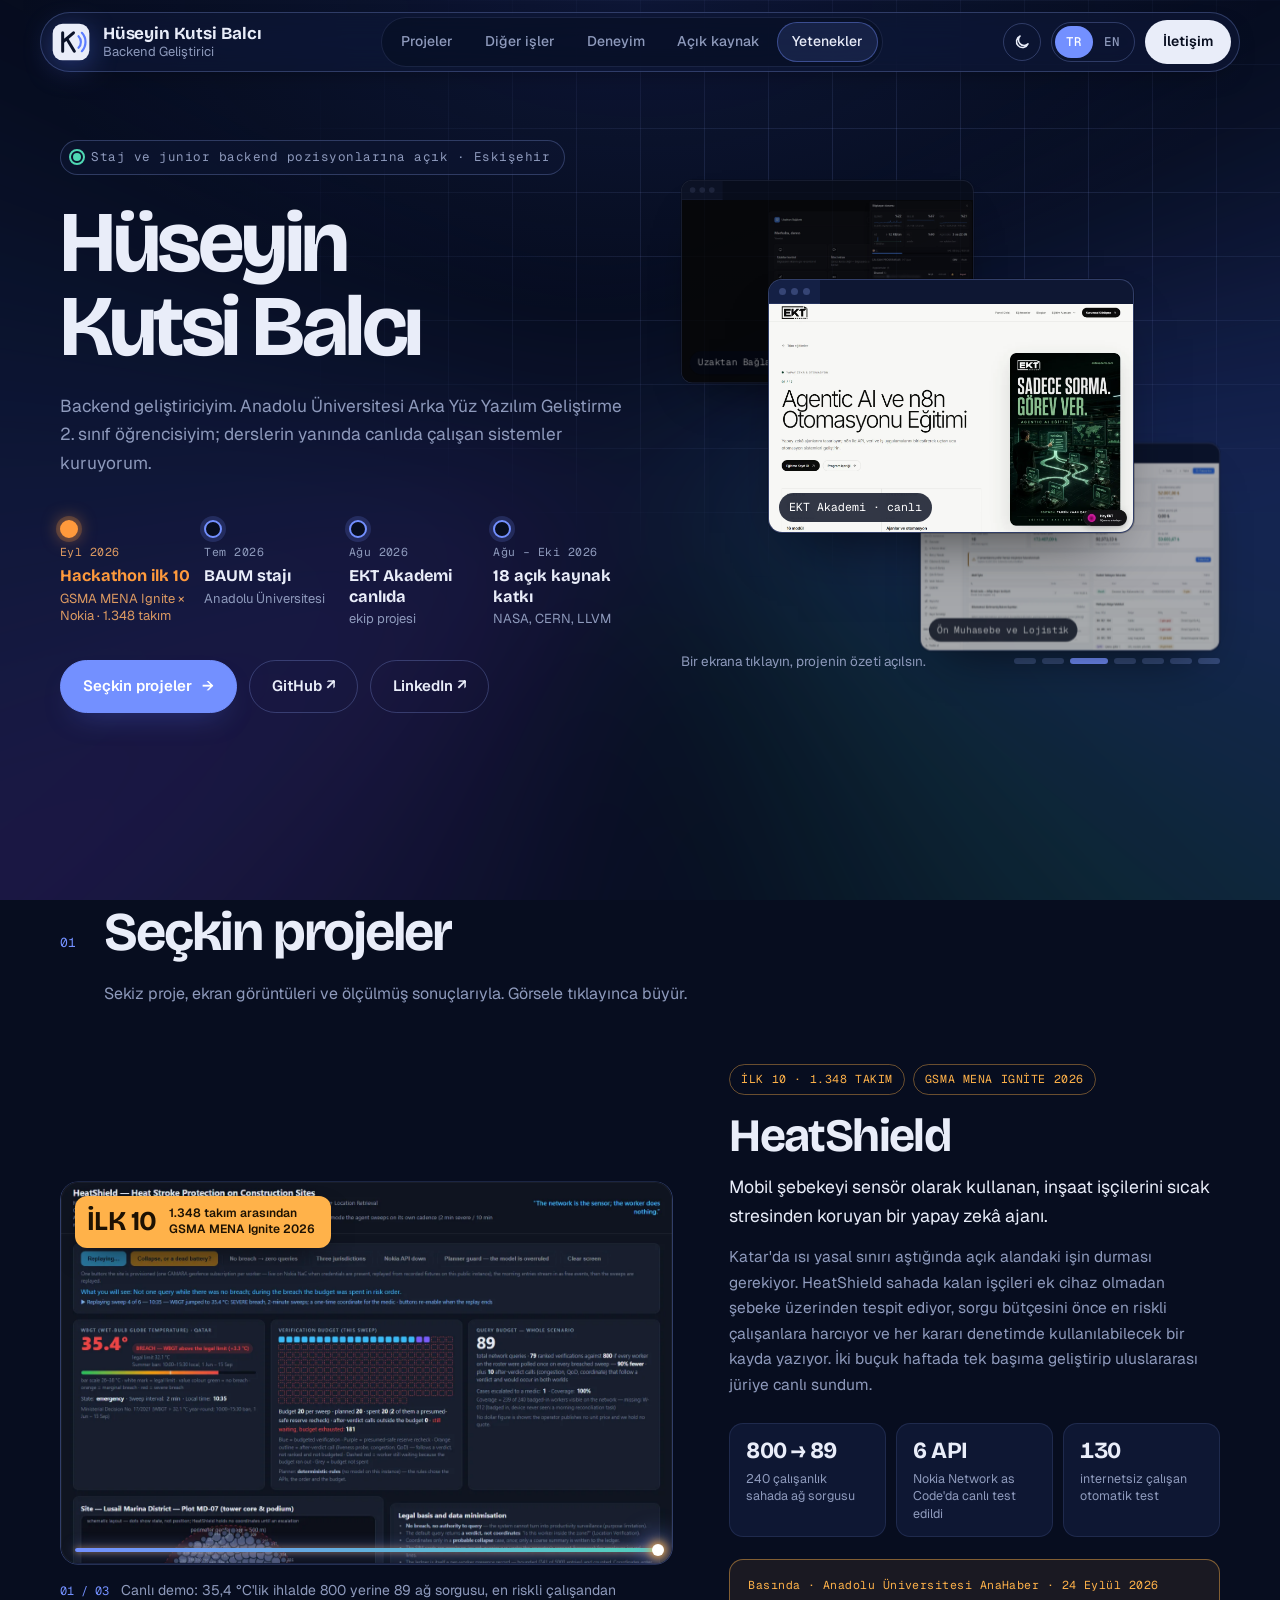
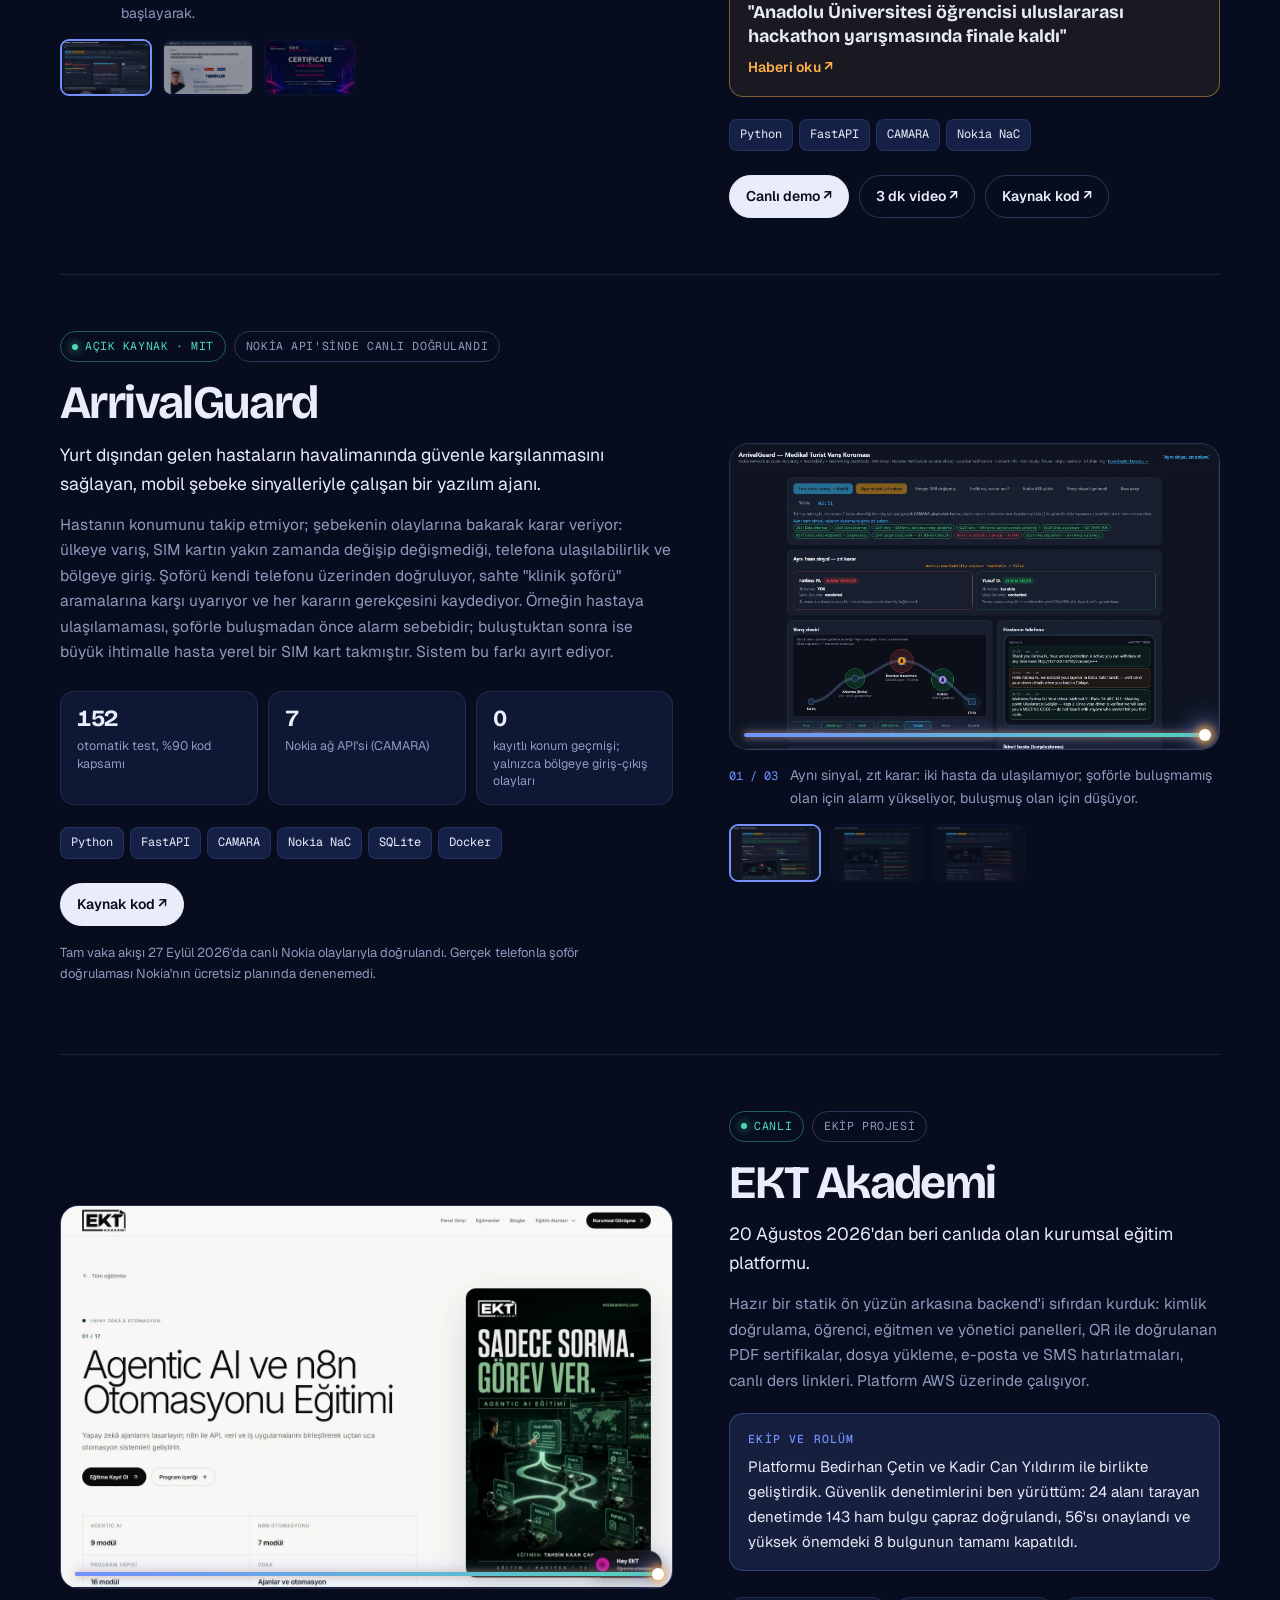
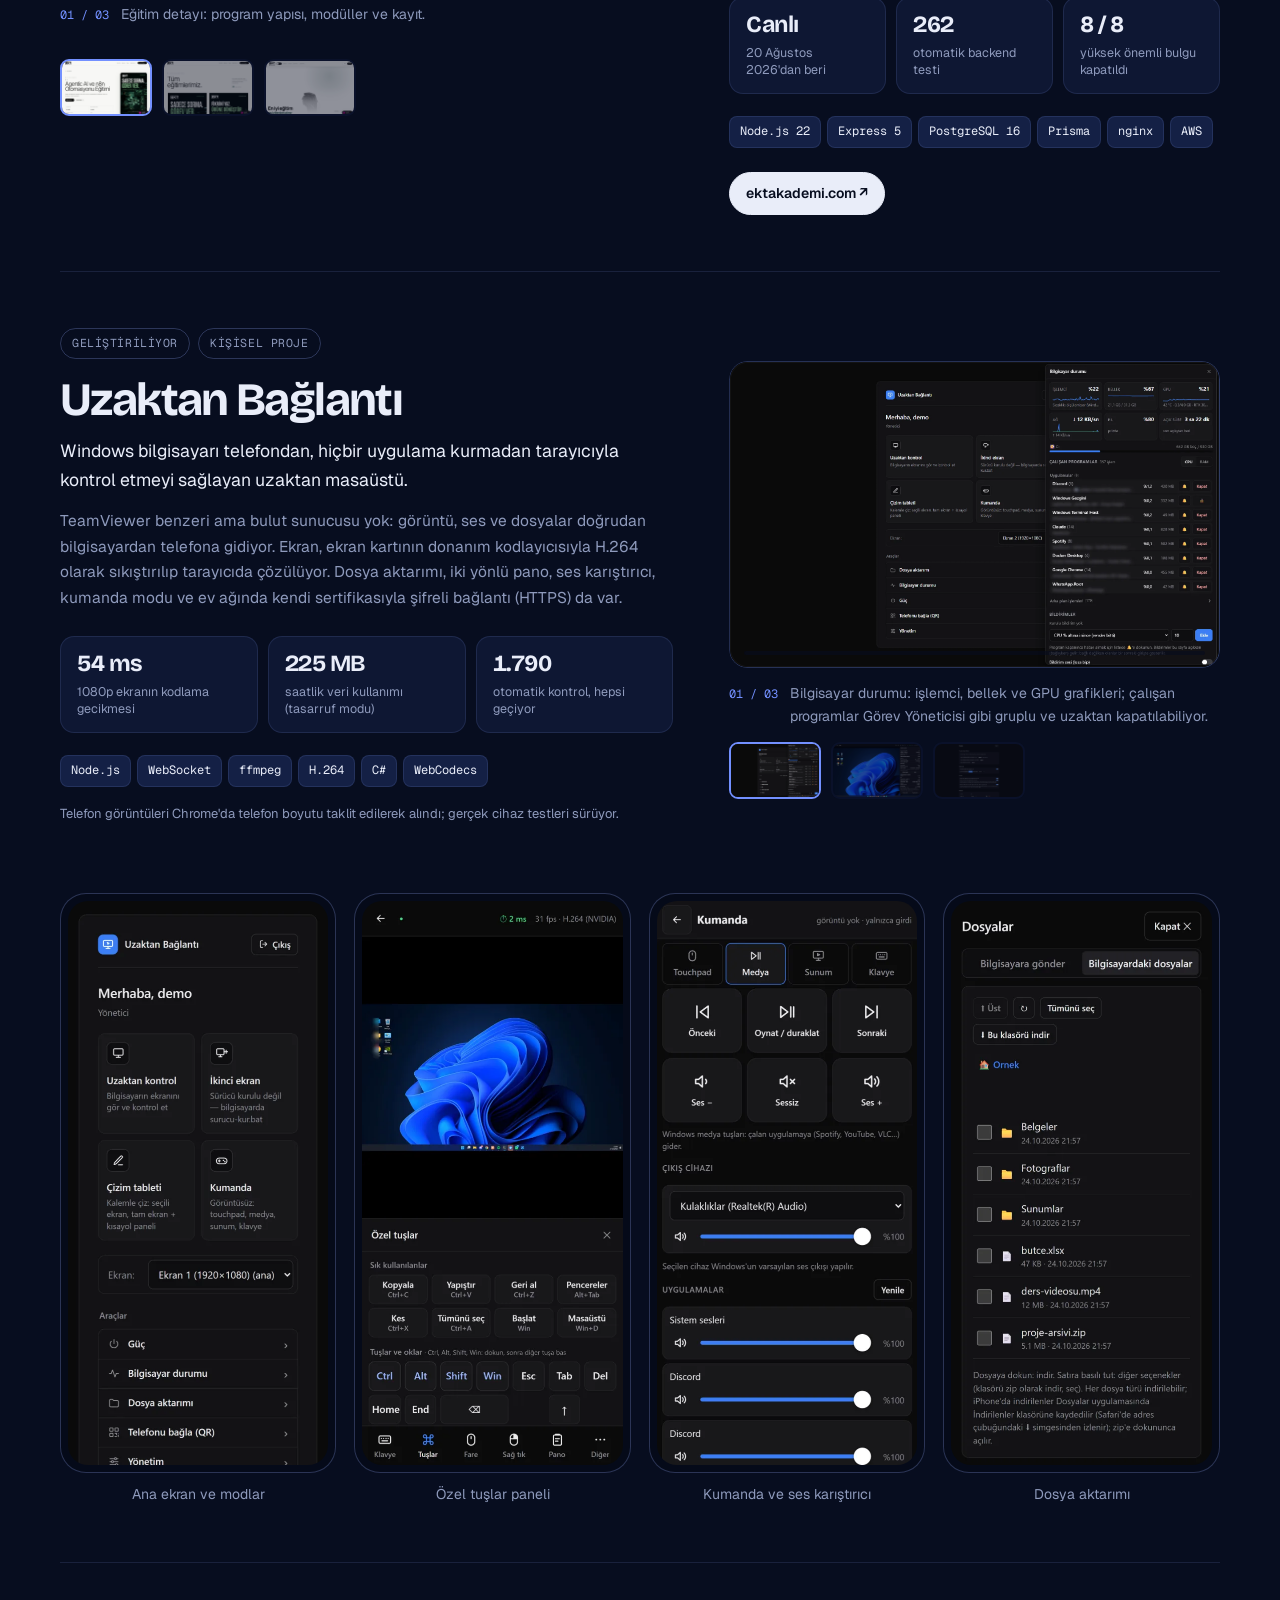
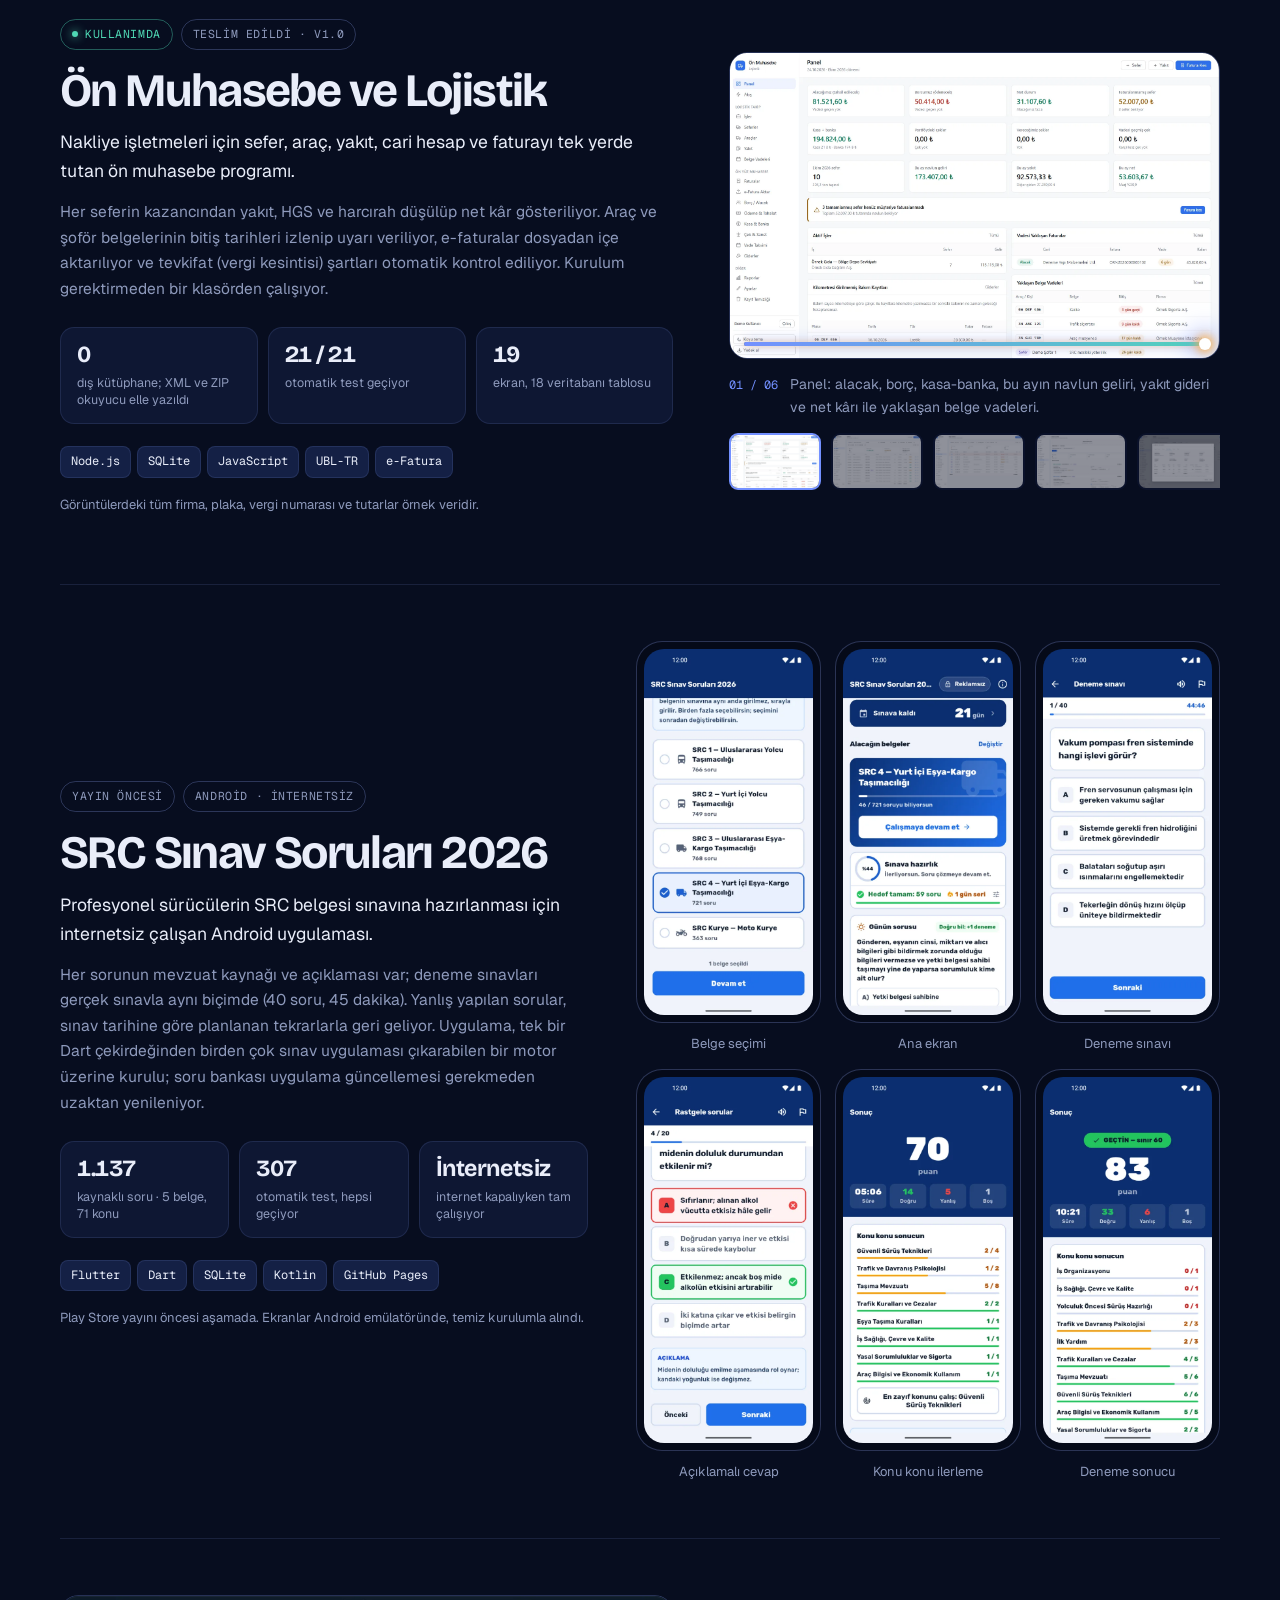
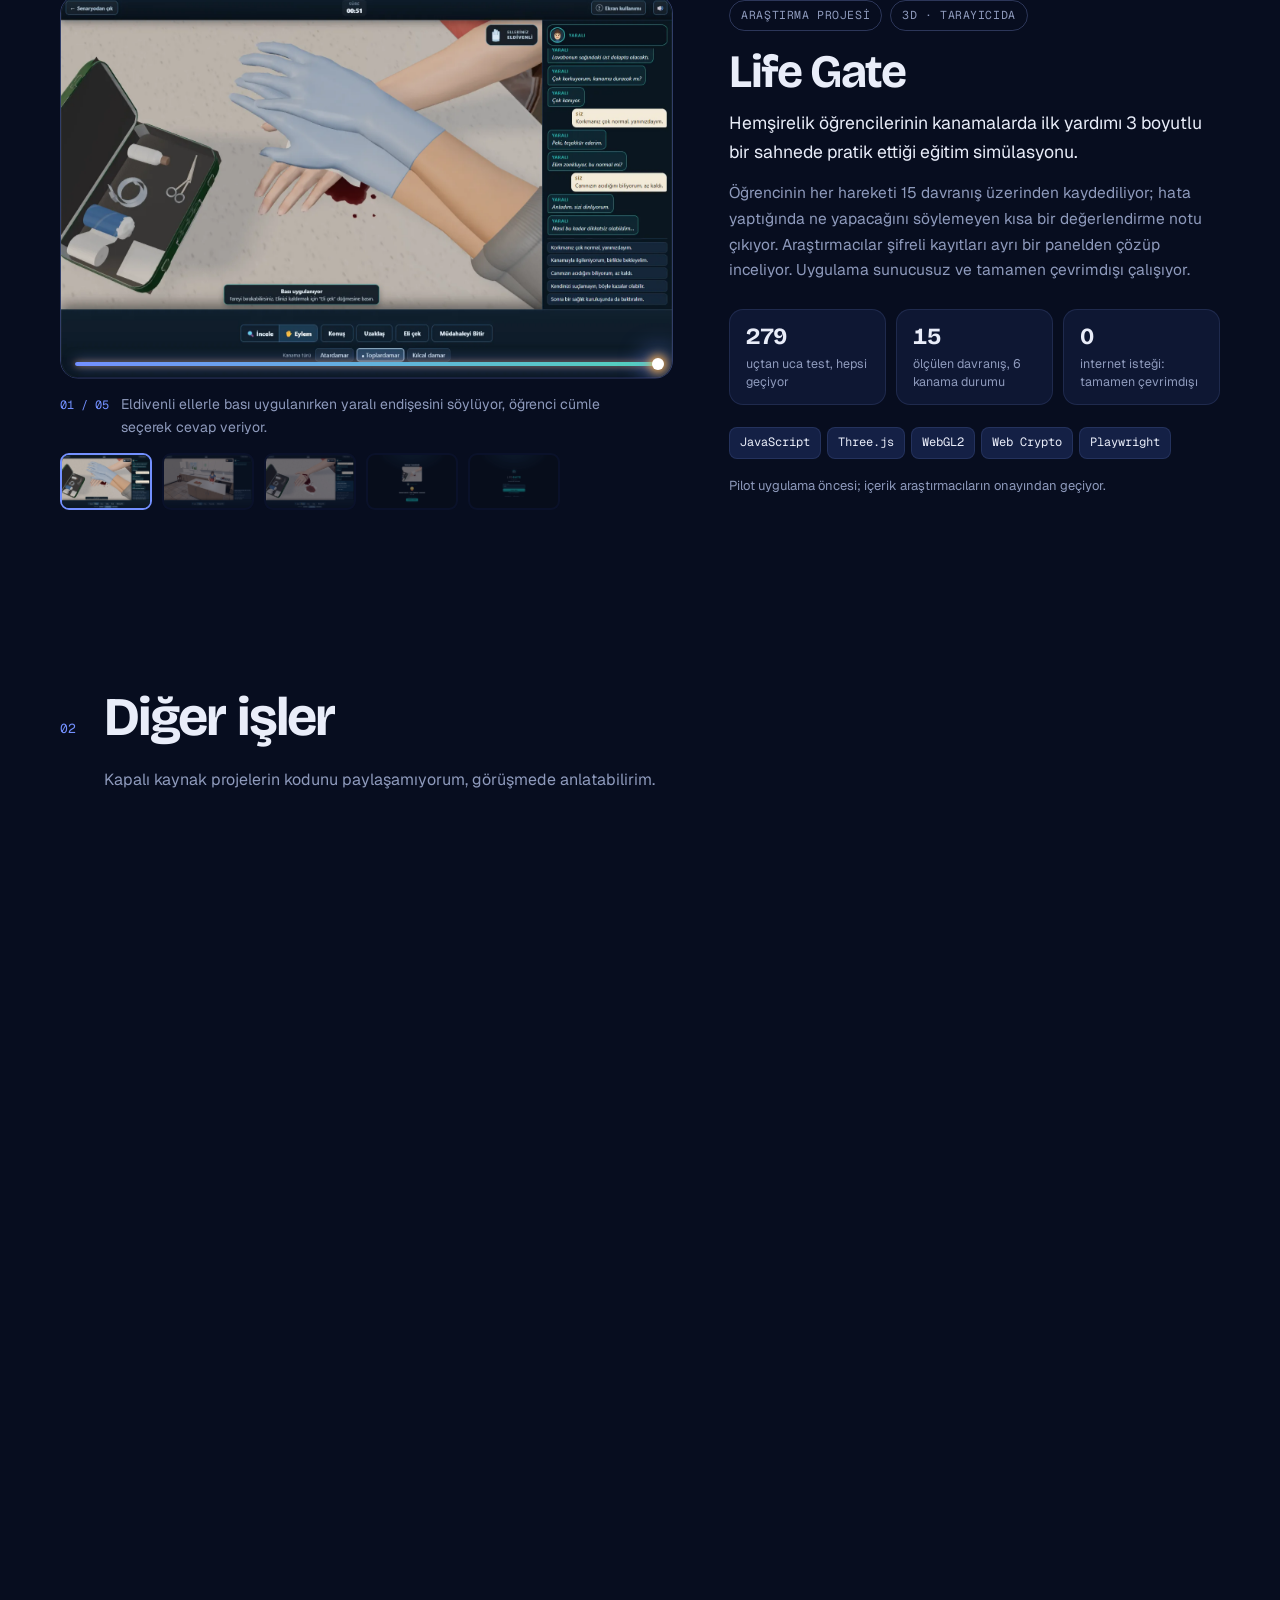
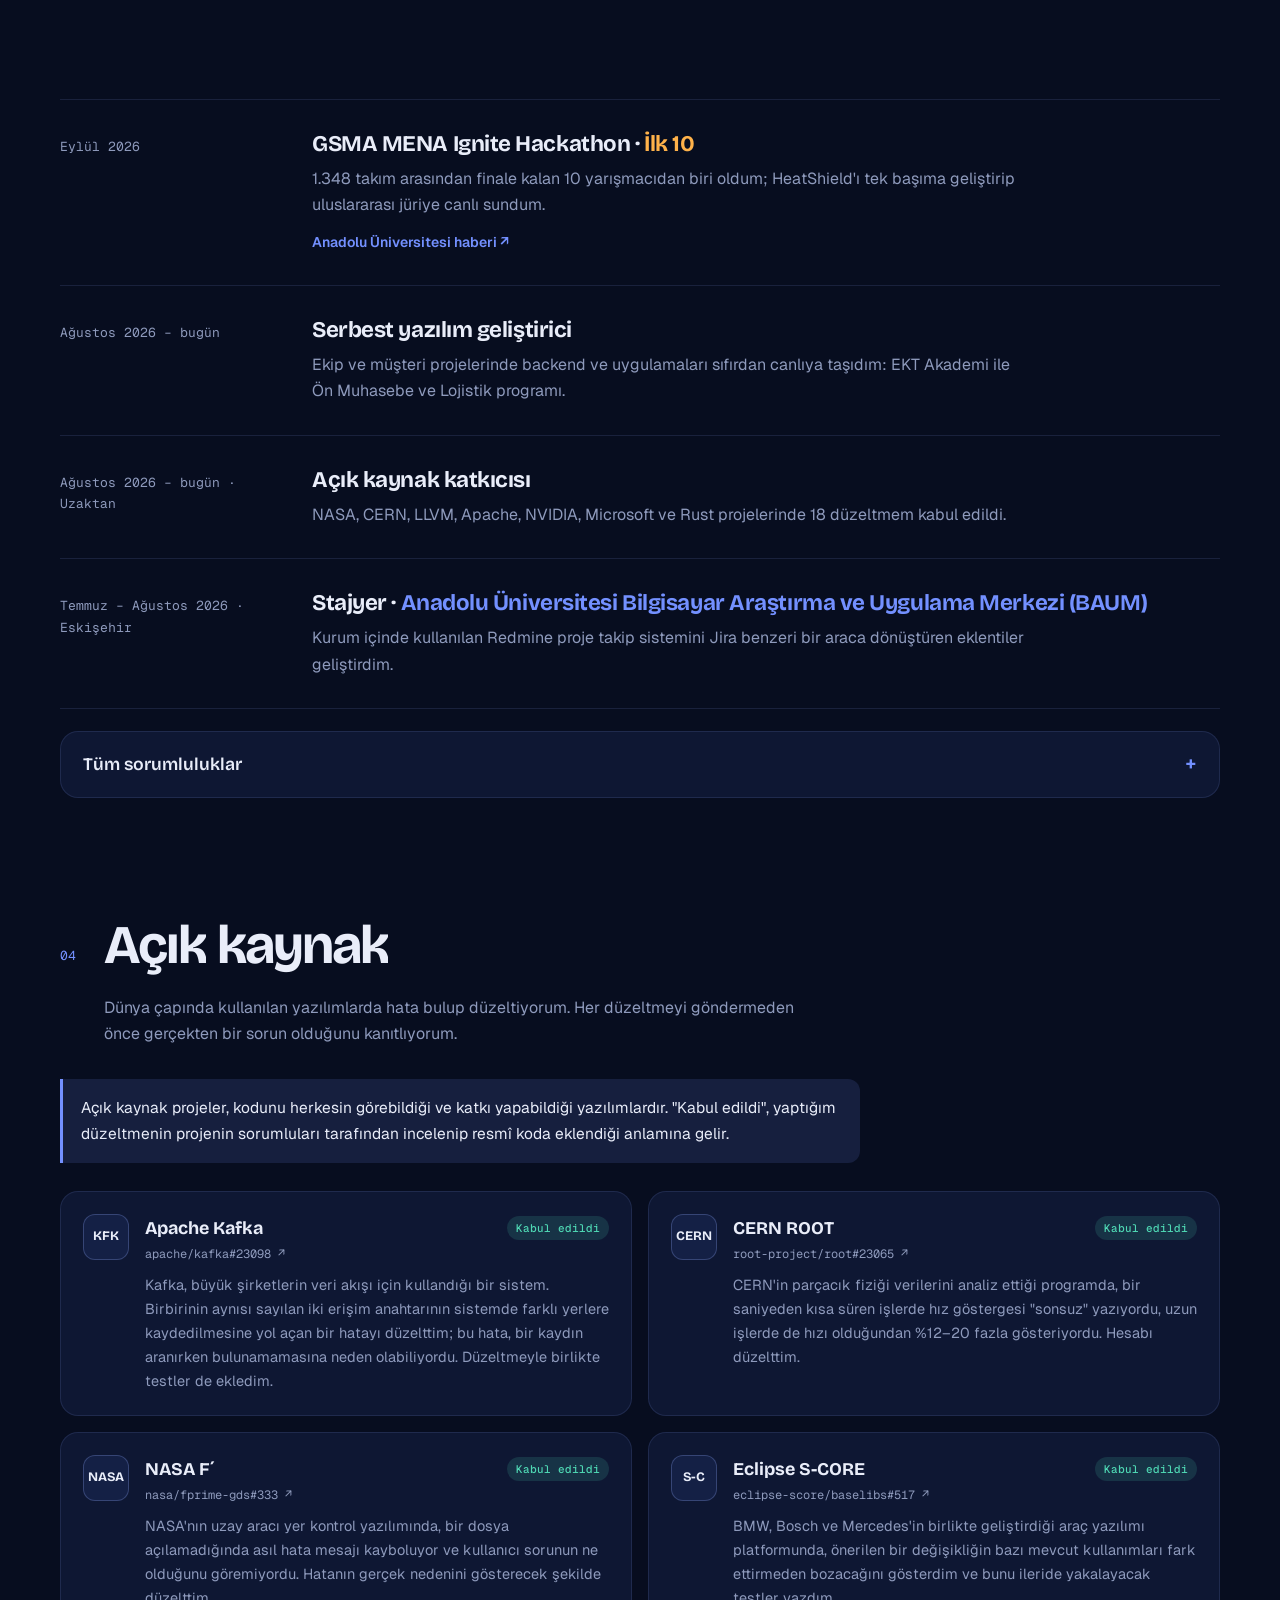
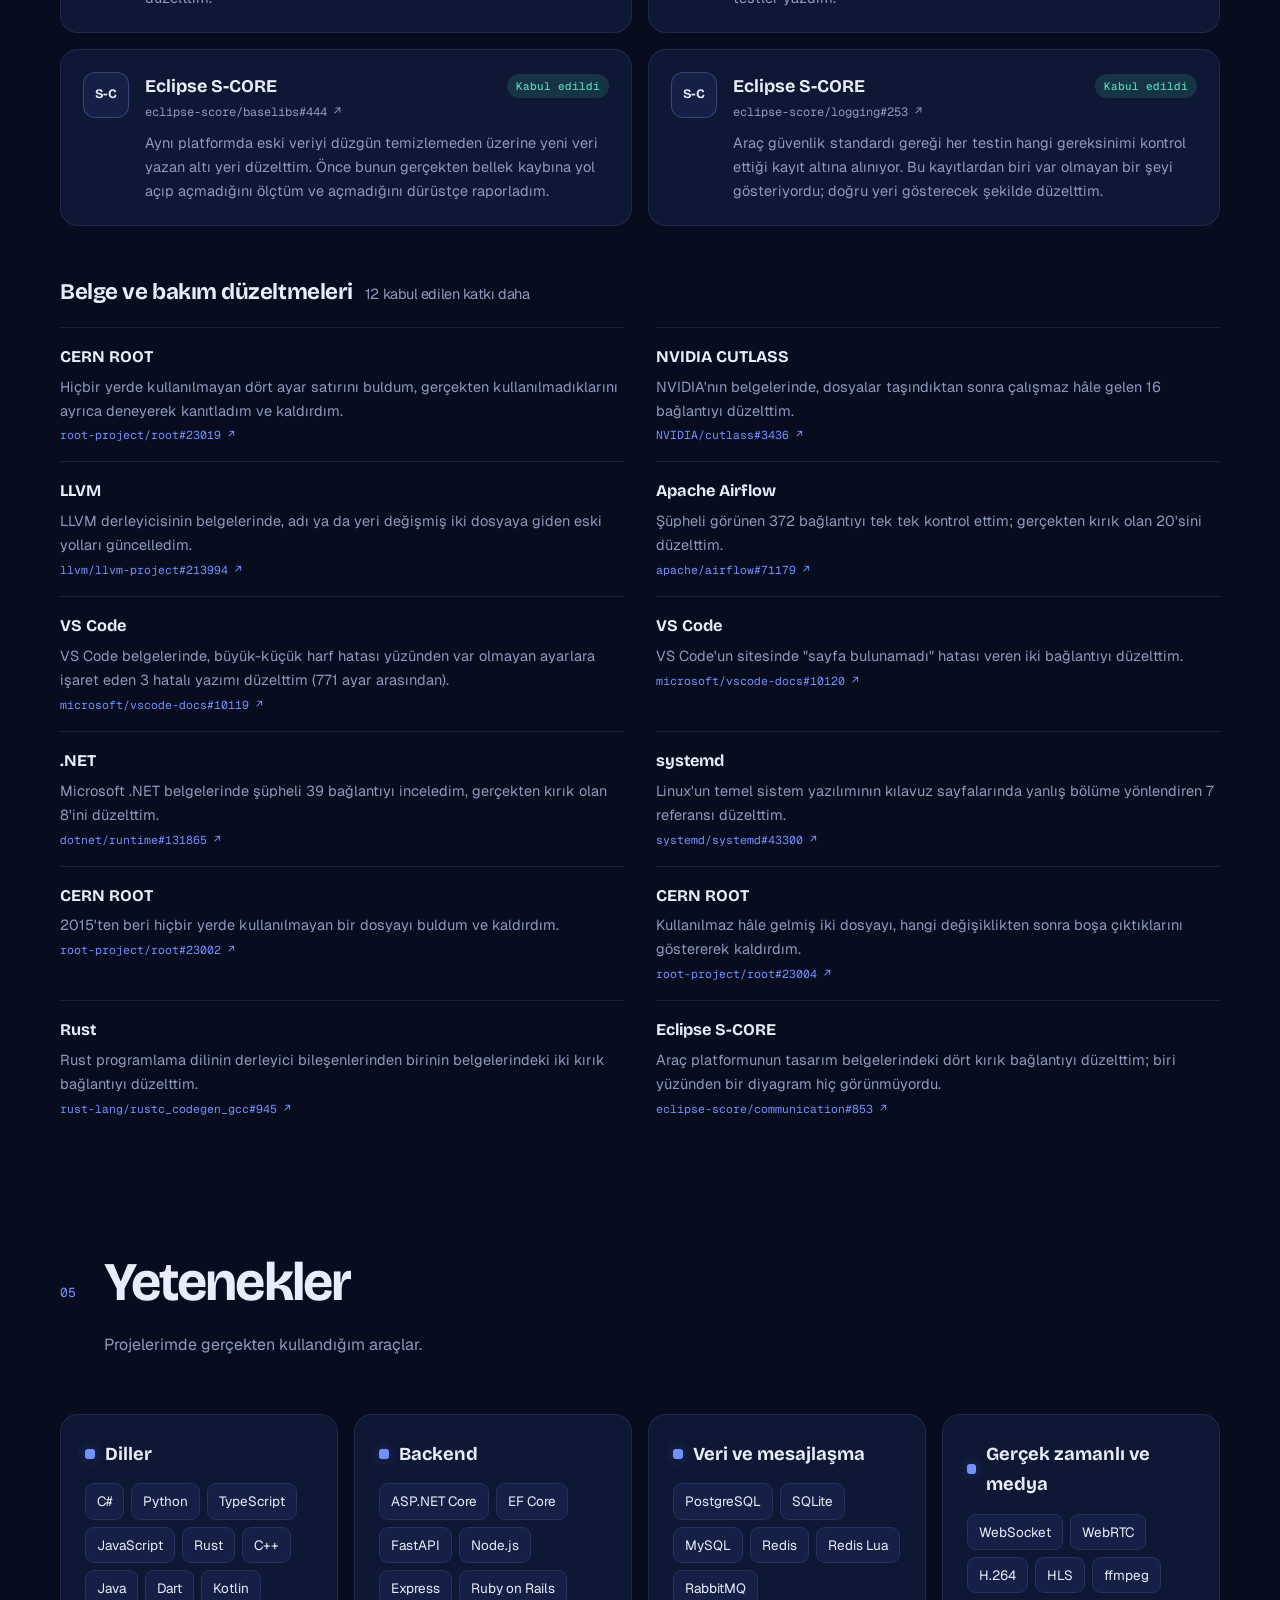
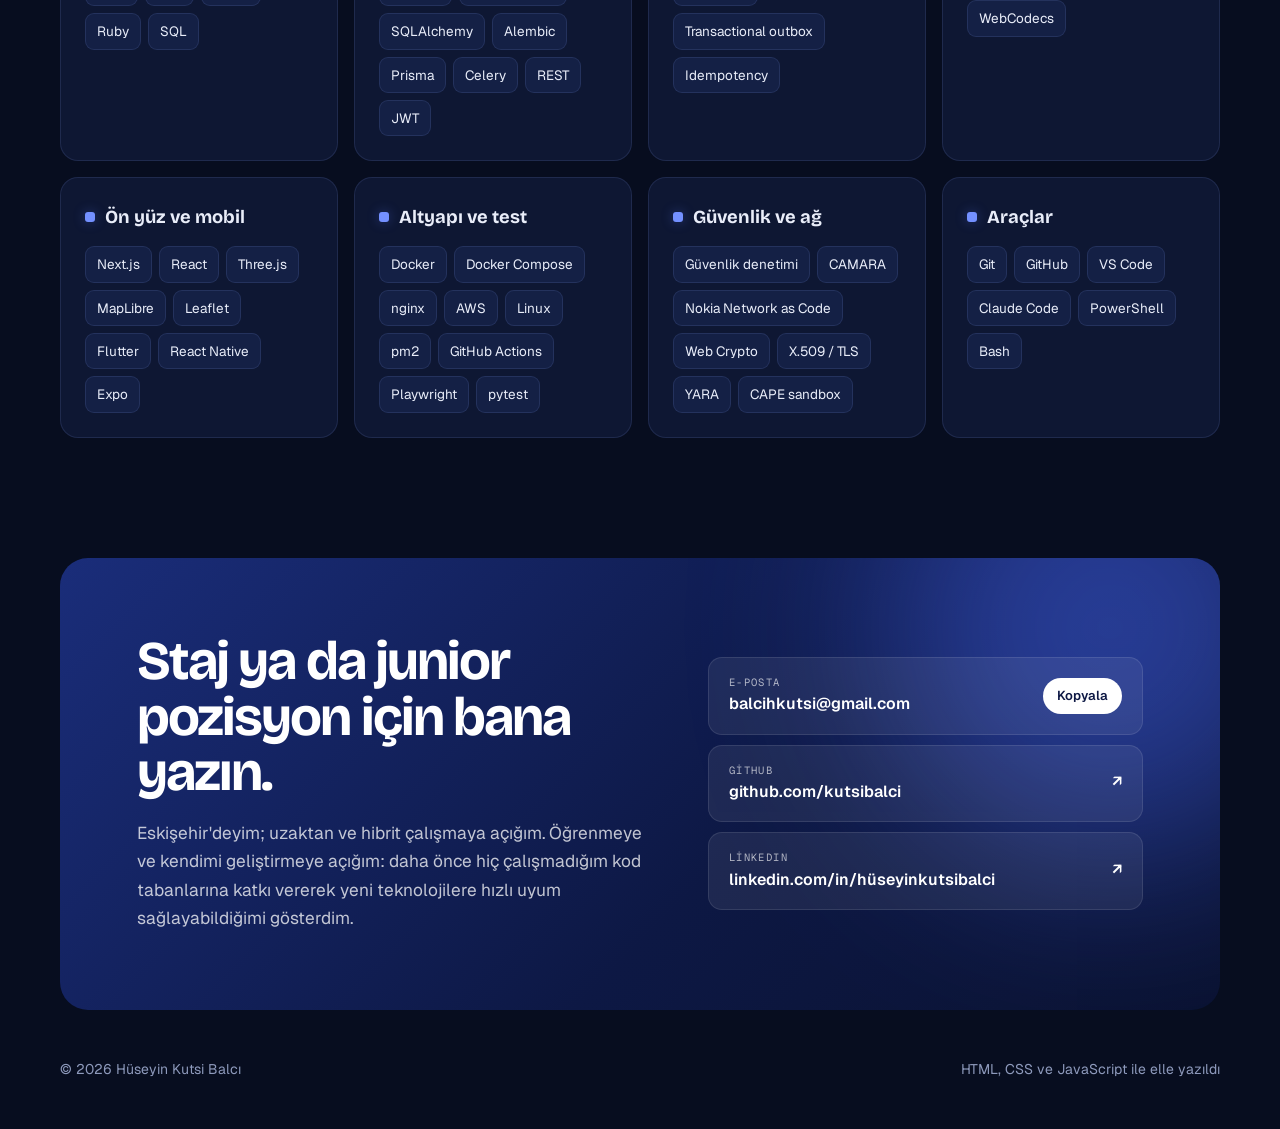
==== commit cc4c0d2d: "Kaydırma animasyonları, hackathon noktası turuncu, diğerleri mavi, dosya sürüm numaraları Co-Authore" ====
--- a/index.html
+++ b/index.html
@@ -22,7 +22,7 @@
 <link rel="preconnect" href="https://fonts.googleapis.com">
 <link rel="preconnect" href="https://fonts.gstatic.com" crossorigin>
 <link rel="stylesheet" href="https://fonts.googleapis.com/css2?family=Bricolage+Grotesque:opsz,wght@12..96,600;12..96,700&family=Geist:wght@400;500;600&family=Geist+Mono:wght@400;500&display=swap">
-<link rel="stylesheet" href="style.css">
+<link rel="stylesheet" href="style.css?v=20261025">
 </head>
 <body>
 
@@ -551,6 +551,6 @@
   <p id="lb-cap"></p>
 </div>
 
-<script src="script.js"></script>
+<script src="script.js?v=20261025"></script>
 </body>
 </html>
--- a/style.css
+++ b/style.css
@@ -1267,3 +1267,75 @@
 .skills { grid-template-columns: repeat(4, minmax(0, 1fr)); }
 @media (max-width: 1100px) { .skills { grid-template-columns: repeat(2, minmax(0, 1fr)); } }
 @media (max-width: 640px) { .skills { grid-template-columns: 1fr; } }
+
+/* ===== Giriş çizgisi: hackathon turuncu, diğerleri mavi ===== */
+.journey li::before { border-color: var(--accent) !important; background: var(--bg) !important; box-shadow: 0 0 0 4px color-mix(in srgb, var(--accent) 18%, transparent) !important; animation: none !important; }
+.journey li.hot::before { border-color: #ff9a3c !important; background: #ff9a3c !important; box-shadow: 0 0 0 4px rgba(255, 154, 60, 0.22), 0 0 18px rgba(255, 154, 60, 0.7) !important; animation: beat-o 2s ease-in-out infinite !important; }
+@keyframes beat-o { 50% { box-shadow: 0 0 0 9px rgba(255, 154, 60, 0.07), 0 0 28px rgba(255, 154, 60, 0.9); } }
+.journey li b { color: var(--fg) !important; }
+.journey li.hot b { color: #ff9a3c !important; }
+.journey li.hot time, .journey li.hot small { color: color-mix(in srgb, #ff9a3c 70%, var(--muted)) !important; }
+.journey .track i { background: linear-gradient(90deg, #ff9a3c, var(--accent) 40%, #4fd8b4) !important; }
+:root[data-theme="light"] .journey li.hot b { color: #c25e00 !important; }
+.journey li { animation: jin 0.7s var(--ease) both; animation-delay: calc(var(--i, 0) * 0.12s + 0.35s); }
+@keyframes jin { from { opacity: 0; transform: translateY(14px); } }
+
+/* ===== Kaydırma animasyonları ===== */
+/* Bölüm başlıkları: kelimeler maskeden yukarı kayar */
+.sec-head h2 .w { display: inline-block; overflow: hidden; vertical-align: bottom; padding-bottom: 0.08em; }
+.sec-head h2 .w > span { display: inline-block; }
+.js .sec-head.rv { opacity: 1; transform: none; }
+.js .sec-head.rv h2 .w > span { transform: translateY(110%); transition: transform 0.9s var(--ease); transition-delay: calc(var(--i, 0) * 0.07s); }
+.js .sec-head.rv.in h2 .w > span { transform: none; }
+.js .sec-head.rv .sec-num, .js .sec-head.rv p { opacity: 0; transform: translateY(12px); transition: opacity 0.7s ease 0.25s, transform 0.7s var(--ease) 0.25s; }
+.js .sec-head.rv.in .sec-num, .js .sec-head.rv.in p { opacity: 1; transform: none; }
+
+/* Proje görselleri: perde gibi açılır */
+.js .gallery.rv { opacity: 1; transform: none; }
+.js .gallery.rv .stage { clip-path: inset(0 0 100% 0 round 18px); transition: clip-path 1.1s var(--ease), box-shadow 0.3s ease; }
+.js .gallery.rv.in .stage { clip-path: inset(0 0 0 0 round 18px); }
+.js .gallery.rv .stage img.on { transform: scale(1.12); transition: opacity 0.7s ease, transform 1.6s var(--ease); }
+.js .gallery.rv.in .stage img.on { transform: none; }
+.js .gallery.rv .cap, .js .gallery.rv .thumbs { opacity: 0; transition: opacity 0.6s ease 0.6s; }
+.js .gallery.rv.in .cap, .js .gallery.rv.in .thumbs { opacity: 1; }
+
+/* Proje yazıları: satır satır gelir */
+.js .info.rv { opacity: 1; transform: none; }
+.js .info.rv > * { opacity: 0; transform: translateY(18px); transition: opacity 0.7s ease, transform 0.8s var(--ease); }
+.js .info.rv.in > * { opacity: 1; transform: none; }
+.js .info.rv.in > *:nth-child(1) { transition-delay: 0.05s; }
+.js .info.rv.in > *:nth-child(2) { transition-delay: 0.12s; }
+.js .info.rv.in > *:nth-child(3) { transition-delay: 0.19s; }
+.js .info.rv.in > *:nth-child(4) { transition-delay: 0.26s; }
+.js .info.rv.in > *:nth-child(5) { transition-delay: 0.33s; }
+.js .info.rv.in > *:nth-child(6) { transition-delay: 0.40s; }
+.js .info.rv.in > *:nth-child(7) { transition-delay: 0.47s; }
+.js .info.rv.in > *:nth-child(8) { transition-delay: 0.54s; }
+.js .info.rv.in > *:nth-child(n + 9) { transition-delay: 0.6s; }
+
+/* Teknoloji etiketleri tek tek belirir */
+.js .rv .chips li, .js .rv.skill li { opacity: 0; transform: scale(0.85); transition: opacity 0.4s ease, transform 0.5s var(--ease), border-color 0.2s ease, color 0.2s ease; transition-delay: calc(var(--i, 0) * 0.035s + 0.35s); }
+.js .rv.in .chips li, .js .rv.in.skill li { opacity: 1; transform: none; }
+
+/* Deneyim: soldan kayar, nokta ve çizgi */
+.js .timeline > li.rv { transform: translateX(-28px); }
+.js .timeline > li.rv.in { transform: none; }
+
+/* Açık kaynak kartları ve diğer işler: hafif eğimle gelir */
+.js .pr.rv, .js .work.rv, .js .skill.rv { transform: translateY(26px) scale(0.97); }
+.js .pr.rv.in, .js .work.rv.in, .js .skill.rv.in { transform: none; }
+.js .fixes.rv li { opacity: 0; transform: translateY(10px); transition: opacity 0.5s ease, transform 0.6s var(--ease); transition-delay: calc(var(--i, 0) * 0.05s); }
+.js .fixes.rv.in li { opacity: 1; transform: none; }
+
+/* İletişim kutusu büyüyerek gelir */
+.js .contact.rv { transform: translateY(30px) scale(0.96); }
+.js .contact.rv.in { transform: none; }
+
+/* Telefon ekranları sırayla yükselir */
+.js .phone.rv { transform: translateY(40px); }
+.js .phone.rv.in { transform: none; }
+
+@media (prefers-reduced-motion: reduce) {
+  .js .gallery.rv .stage, .js .gallery.rv .stage img.on, .js .sec-head.rv h2 .w > span, .js .info.rv > *, .js .rv .chips li, .js .rv.skill li, .js .fixes.rv li { clip-path: none !important; transform: none !important; opacity: 1 !important; }
+  .journey li { animation: none; }
+}
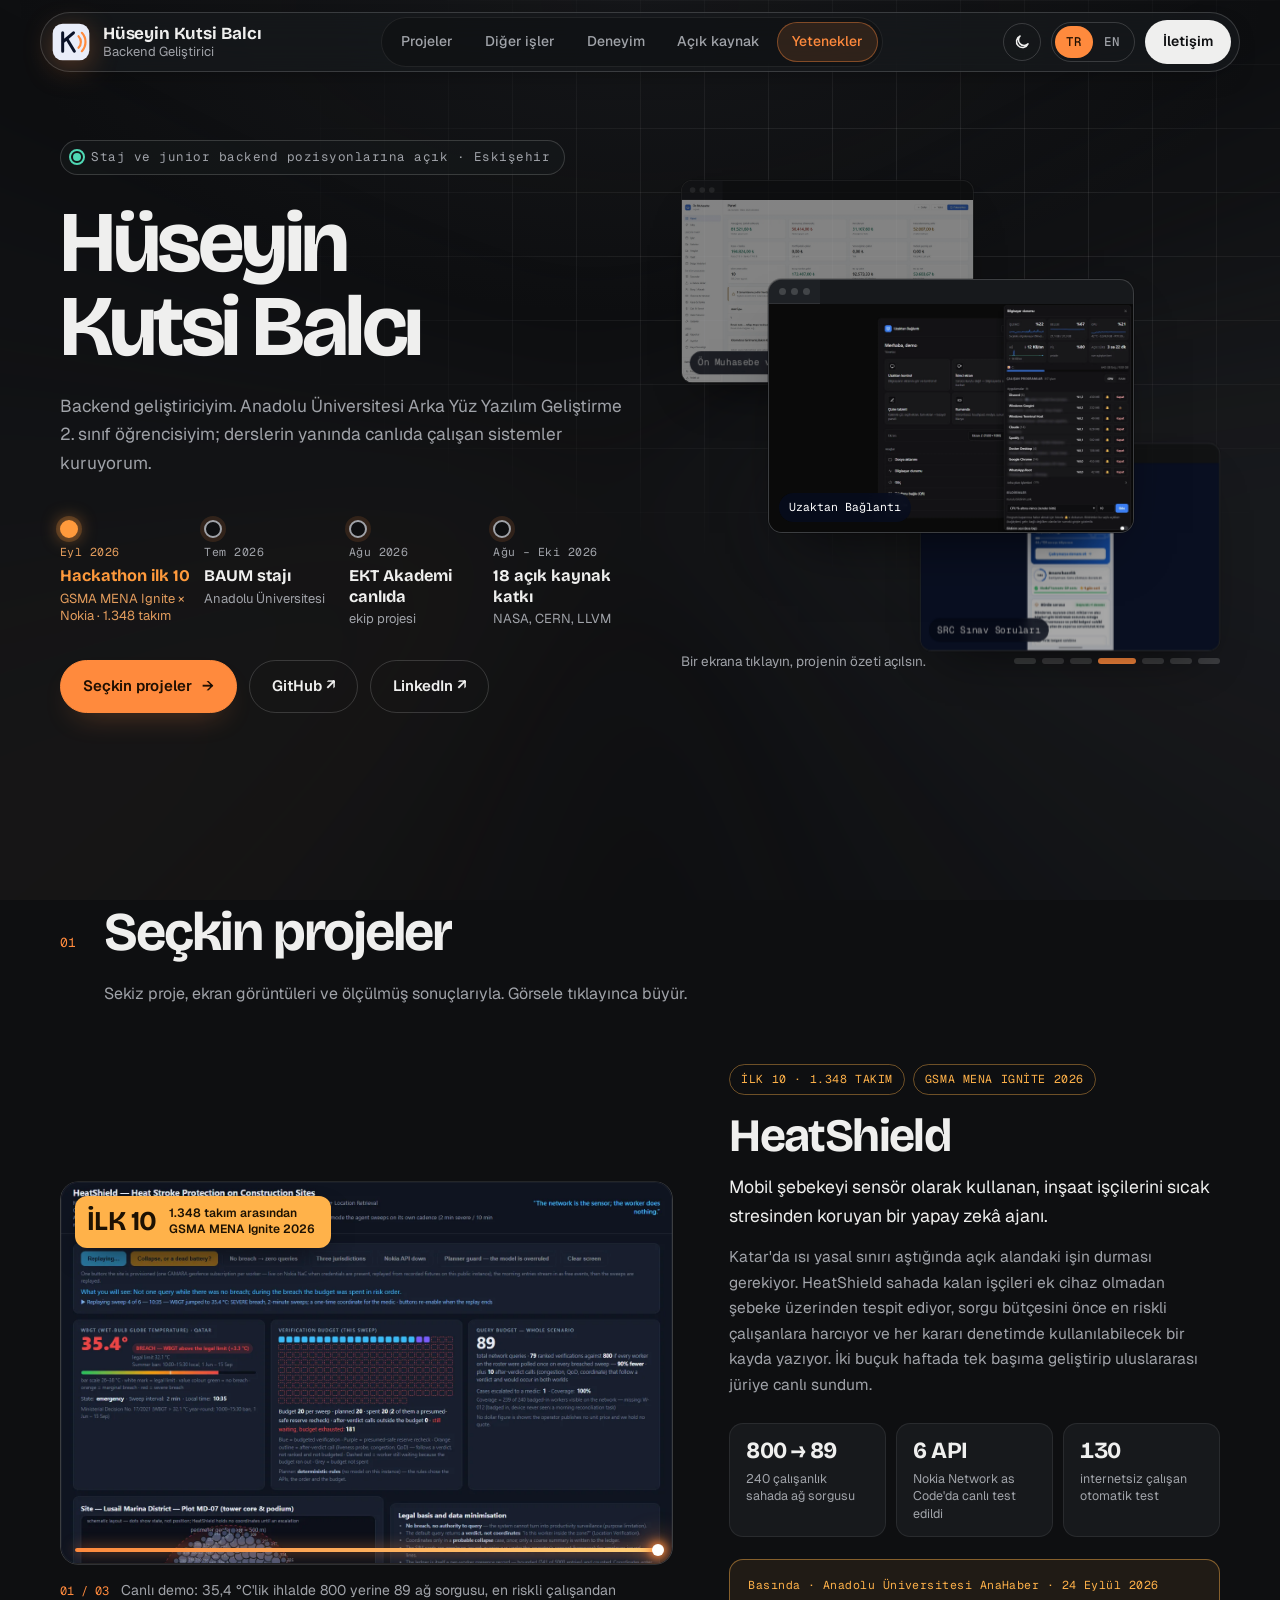
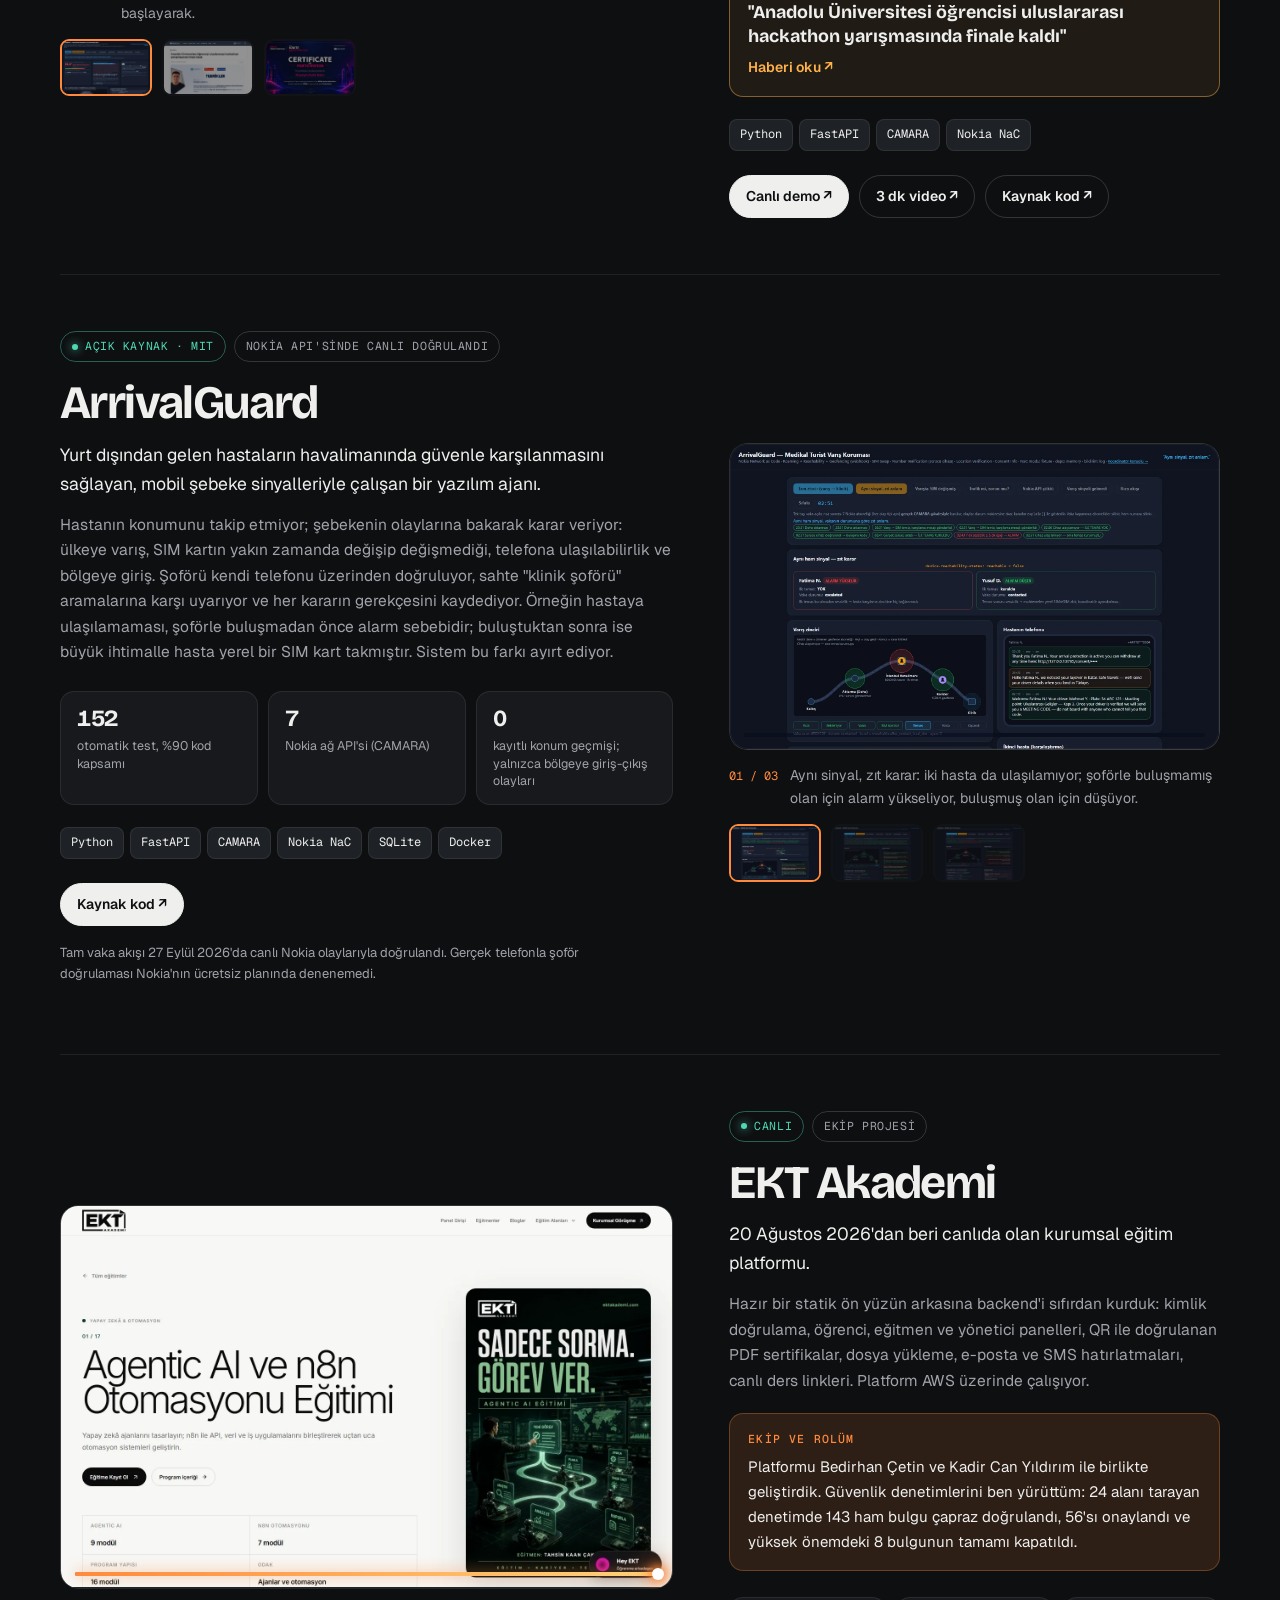
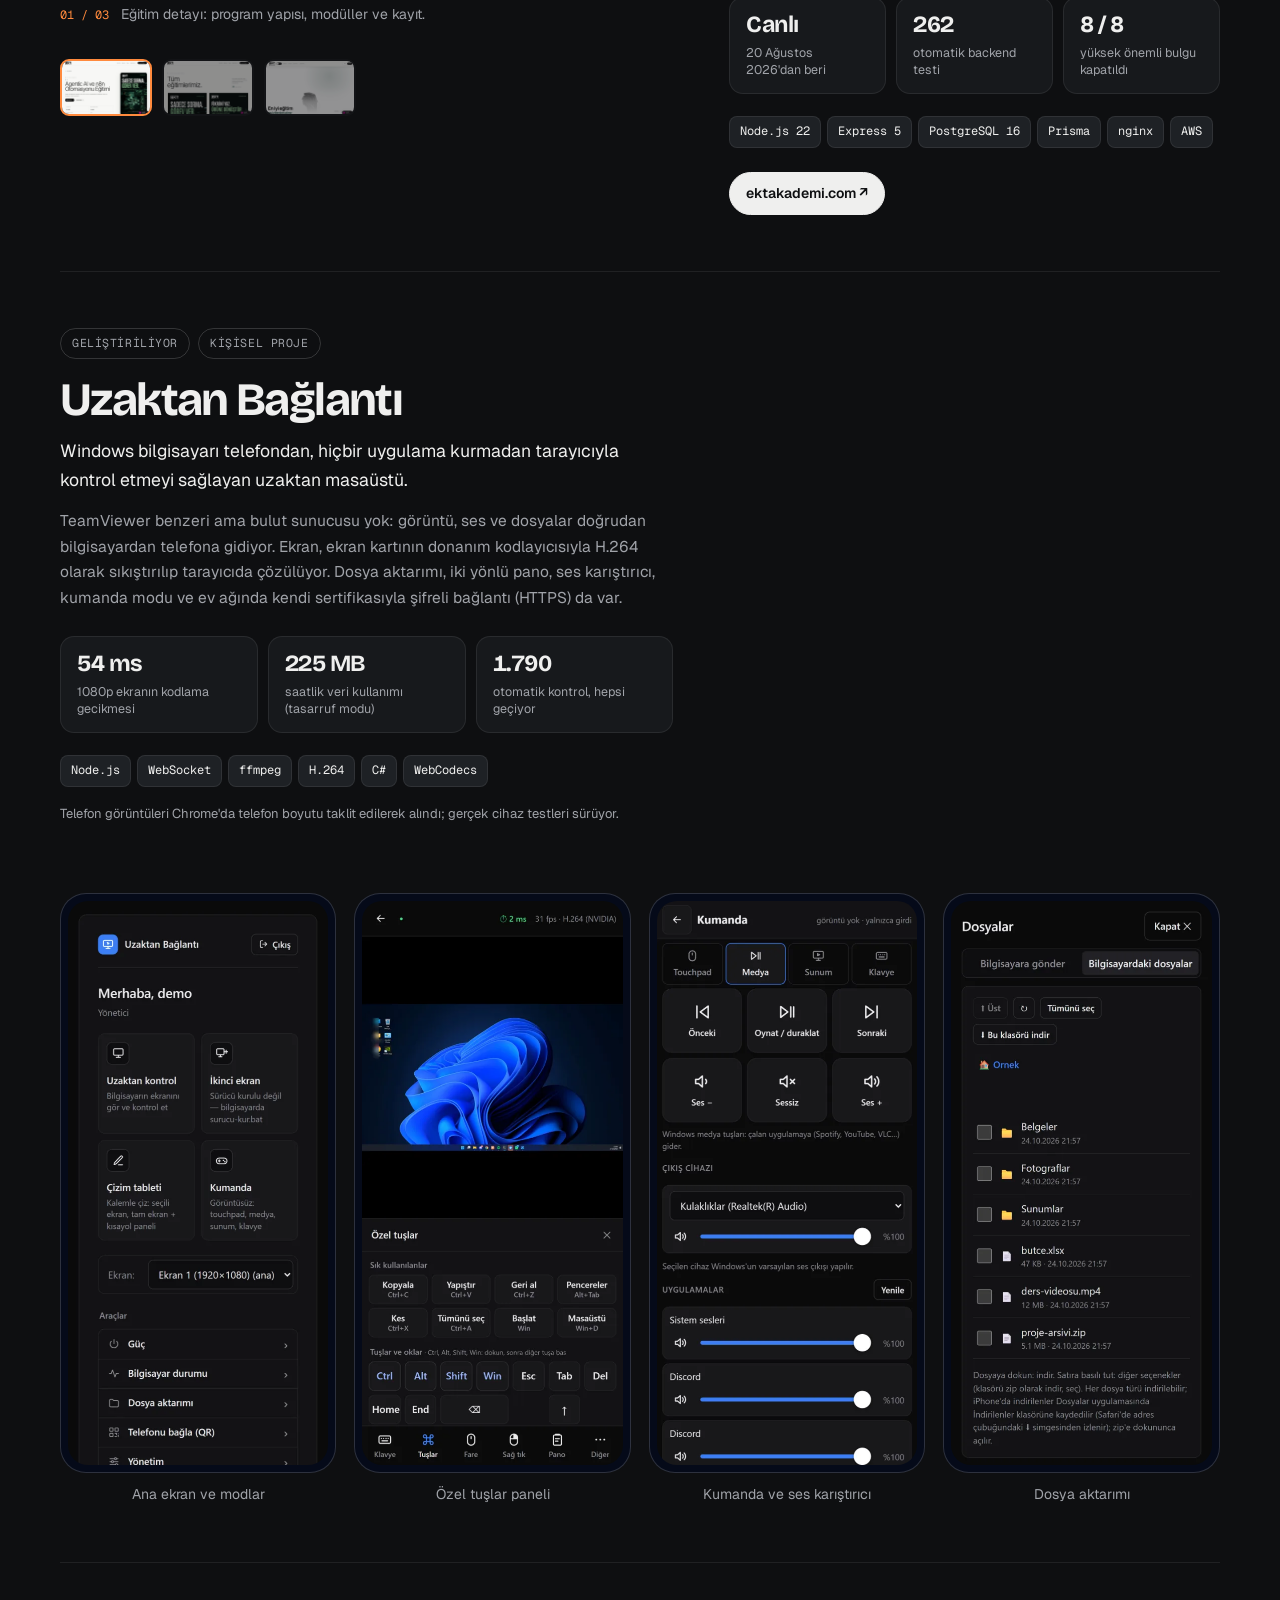
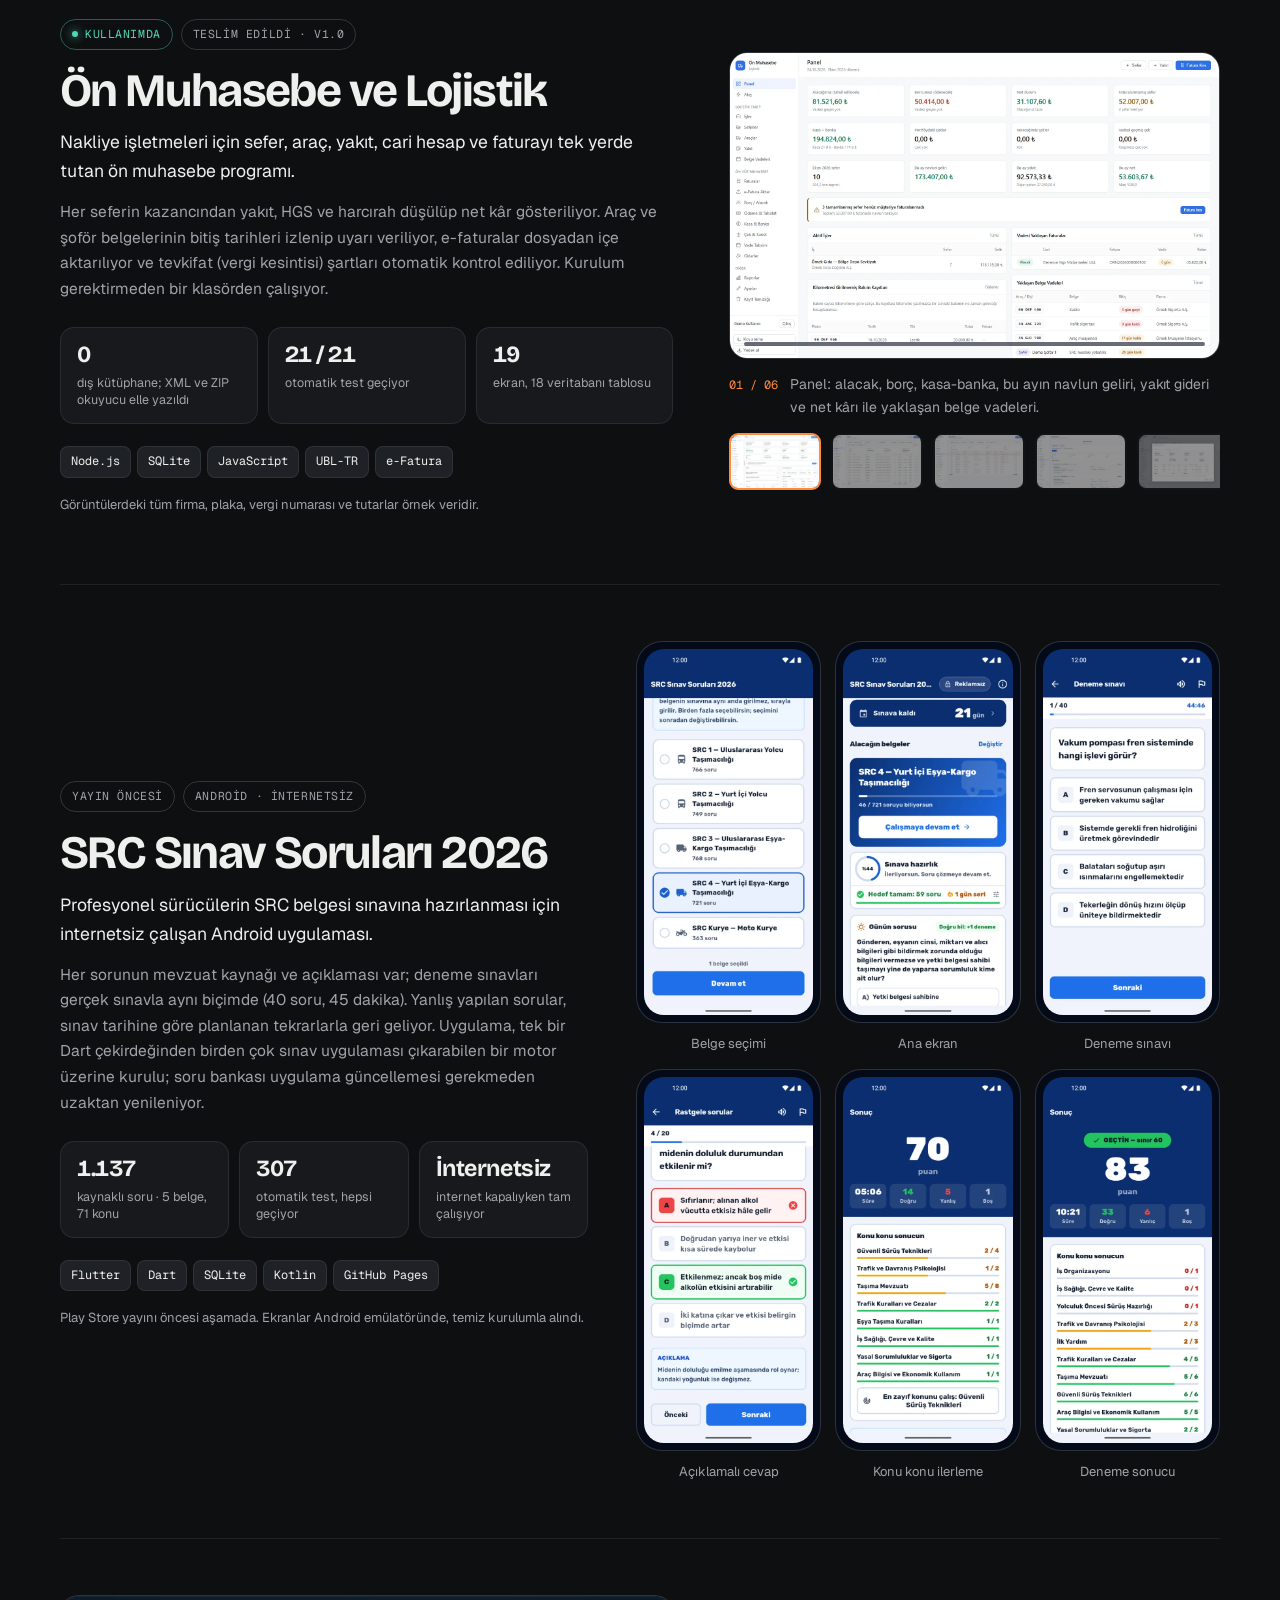
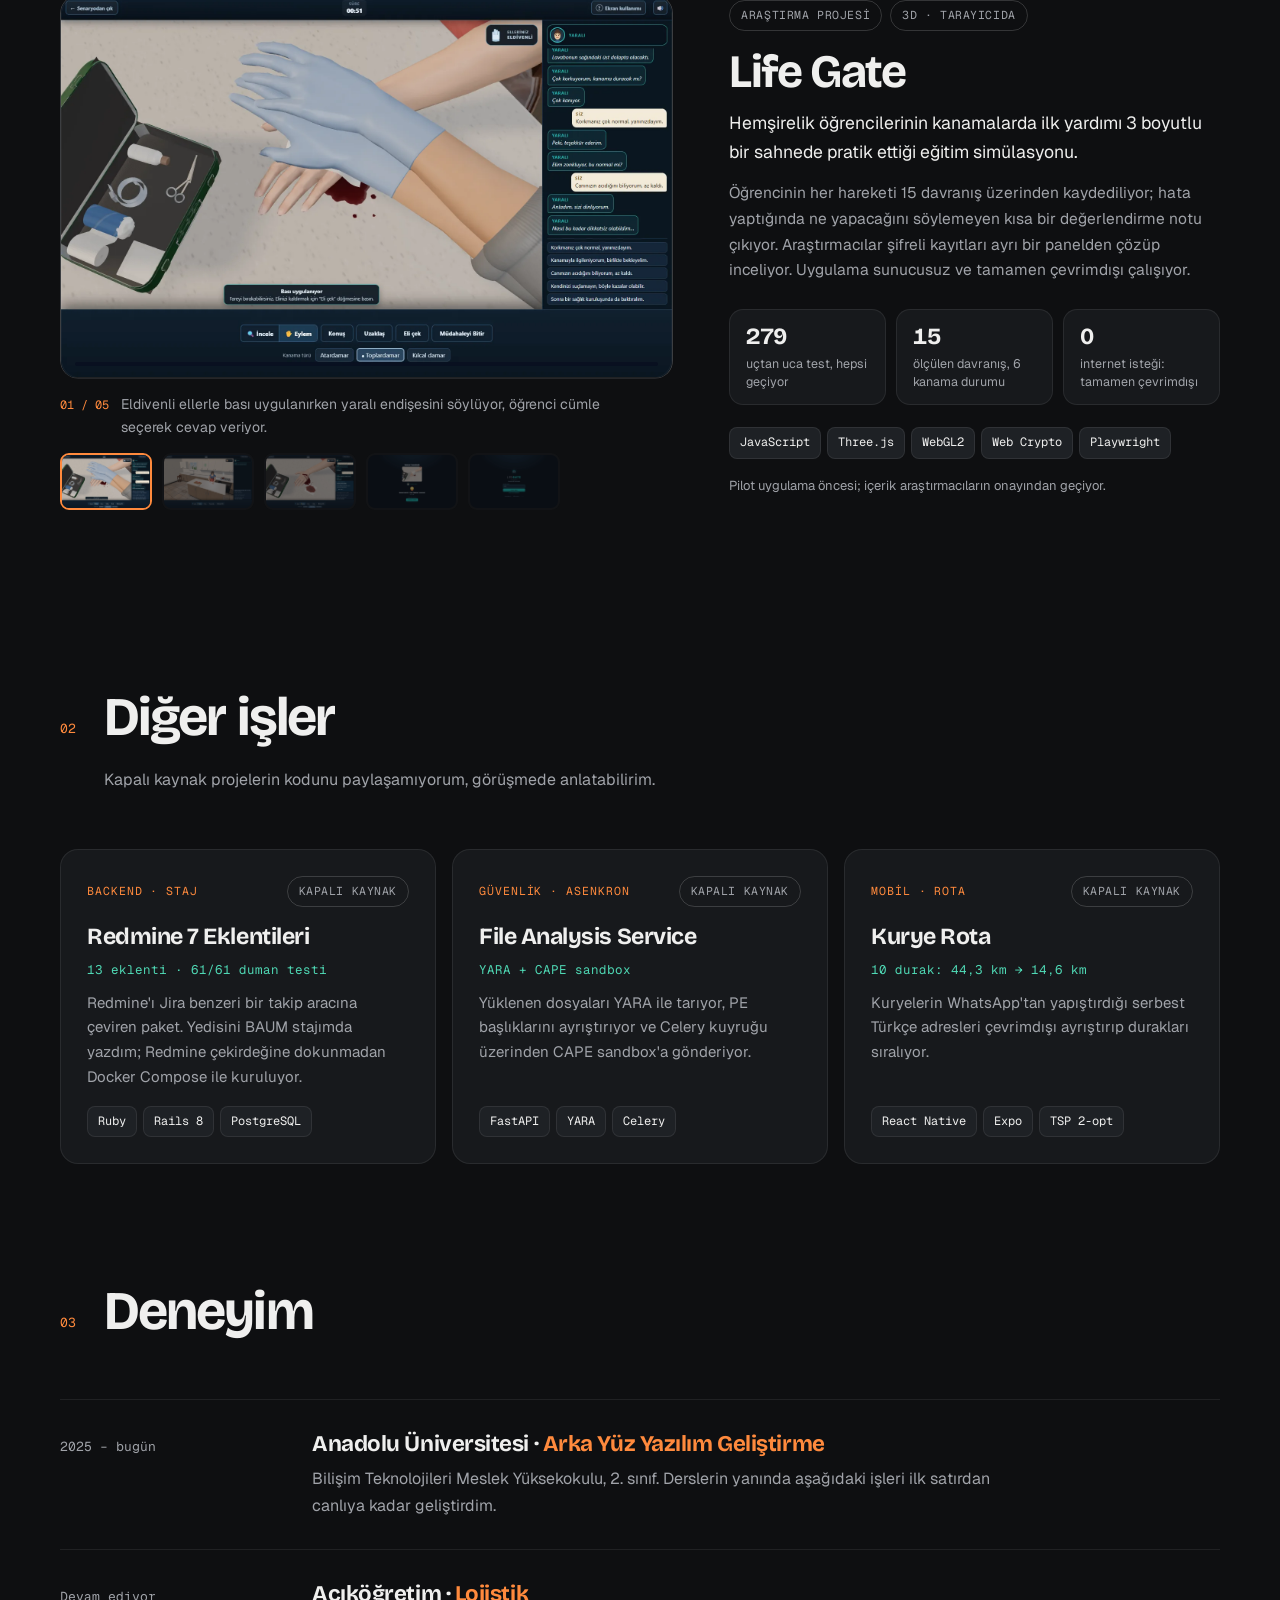
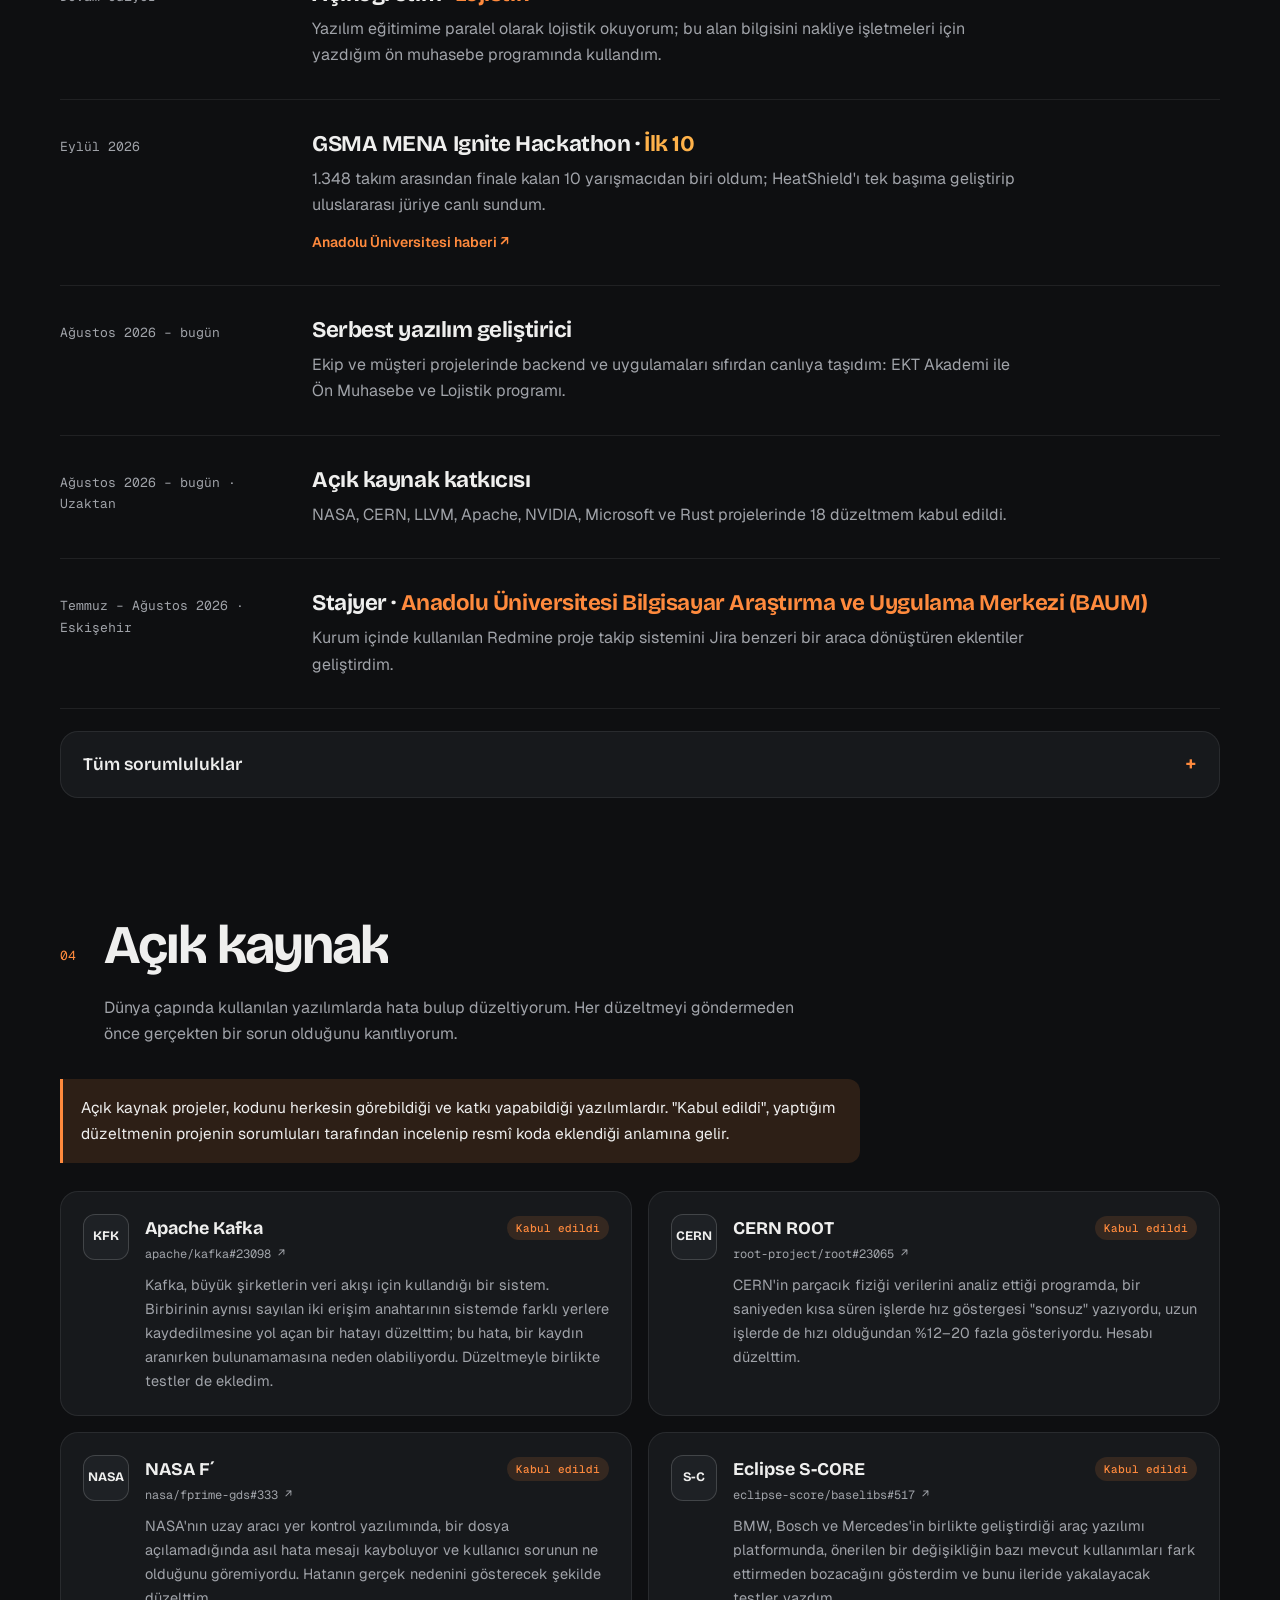
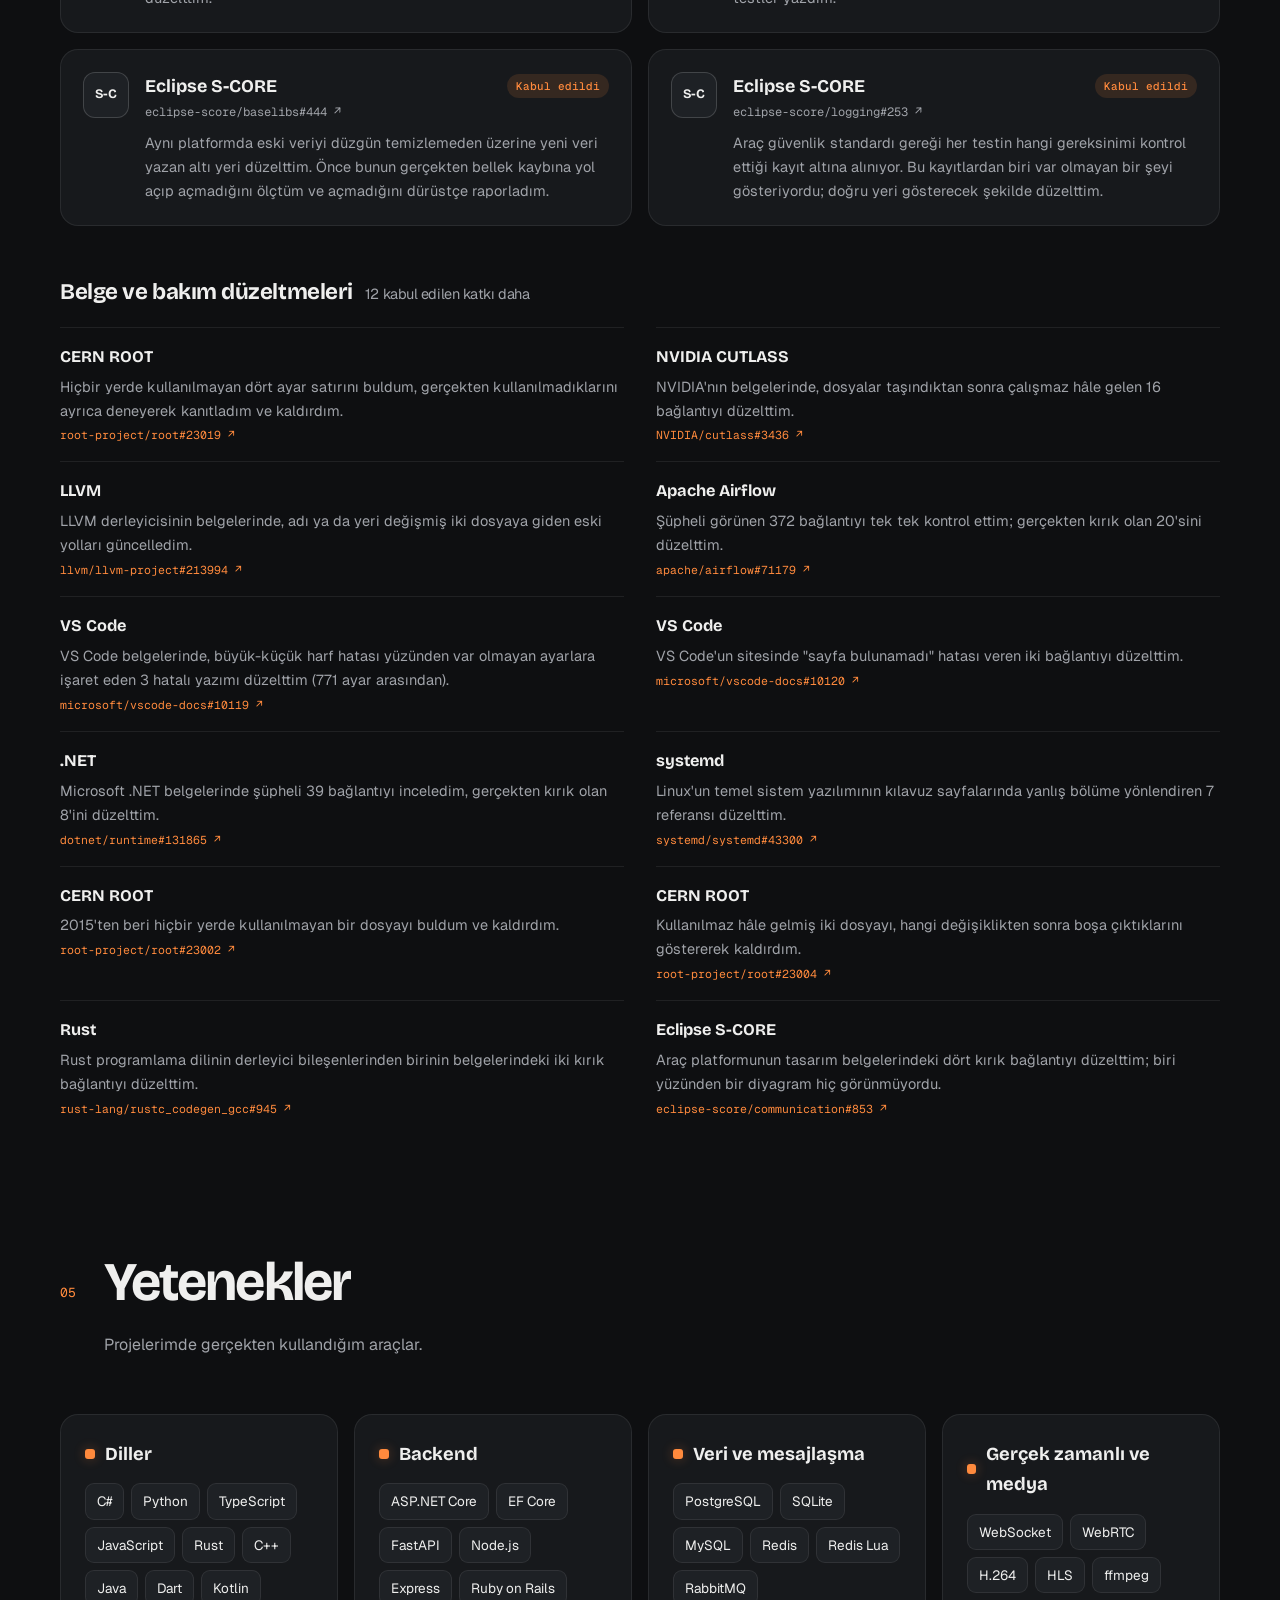
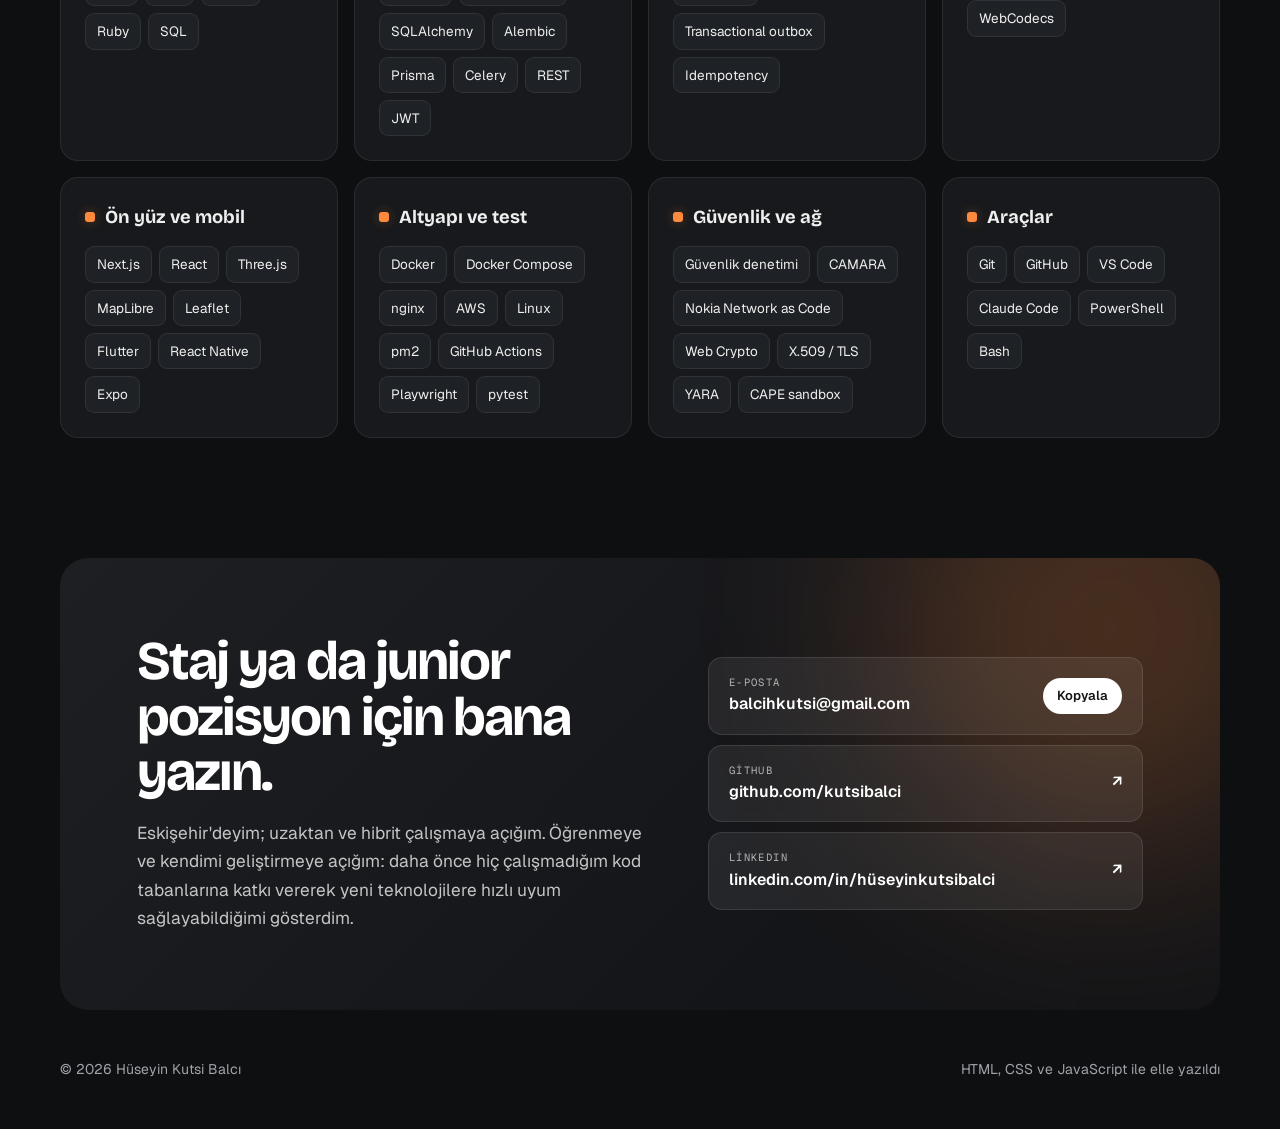
==== commit 47b6e854: "Antrasit + turuncu palet; açık temada kirli beyaz zemin ve kahverengi vurgu; renk önizlemeleri kaldı" ====
--- a/index.html
+++ b/index.html
@@ -8,7 +8,7 @@
 <meta property="og:title" content="Hüseyin Kutsi Balcı · Backend Geliştirici">
 <meta property="og:description" content="Canlı eğitim platformu, hackathonda ilk 10'a giren ajan, şarj rotası planlayıcısı ve 3D eğitim simülasyonu.">
 <meta property="og:image" content="https://kutsibalci.github.io/img/hs-1.webp">
-<meta name="theme-color" content="#070d1f">
+<meta name="theme-color" content="#0e0f11">
 <link rel="icon" type="image/svg+xml" href="img/logo.svg">
 <script>
   // Tema, sayfa çizilmeden önce uygulanır (yanıp sönmesin diye)
@@ -22,7 +22,7 @@
 <link rel="preconnect" href="https://fonts.googleapis.com">
 <link rel="preconnect" href="https://fonts.gstatic.com" crossorigin>
 <link rel="stylesheet" href="https://fonts.googleapis.com/css2?family=Bricolage+Grotesque:opsz,wght@12..96,600;12..96,700&family=Geist:wght@400;500;600&family=Geist+Mono:wght@400;500&display=swap">
-<link rel="stylesheet" href="style.css?v=20261025">
+<link rel="stylesheet" href="style.css?v=20261025b">
 </head>
 <body>
 
@@ -551,6 +551,6 @@
   <p id="lb-cap"></p>
 </div>
 
-<script src="script.js?v=20261025"></script>
+<script src="script.js?v=20261025b"></script>
 </body>
 </html>
--- a/style.css
+++ b/style.css
@@ -1339,3 +1339,57 @@
   .js .gallery.rv .stage, .js .gallery.rv .stage img.on, .js .sec-head.rv h2 .w > span, .js .info.rv > *, .js .rv .chips li, .js .rv.skill li, .js .fixes.rv li { clip-path: none !important; transform: none !important; opacity: 1 !important; }
   .journey li { animation: none; }
 }
+
+
+/* ===== Renk paleti: antrasit + turuncu ===== */
+:root {
+  --bg:#0e0f11; --bg-2:#131417; --surface:#17191c; --surface-2:#1e2125;
+  --line:rgba(255,255,255,0.08); --line-strong:rgba(255,255,255,0.16); --fg:#efefee; --muted:#a0a3a9;
+  --accent:#ff8a3d; --accent-soft:rgba(255,138,61,0.13); --glow:rgba(255,138,61,0.32);
+}
+:root[data-theme="light"] {
+  --bg:#f2f1ee; --bg-2:#e8e6e1; --surface:#fbfaf8; --surface-2:#f1efeb;
+  --fg:#16171a; --muted:#4a4c52;
+  --accent:#c45400; --accent-soft:rgba(196,84,0,0.1); --glow:rgba(196,84,0,0.2);
+}
+.btn.primary, .lang a.on, .sc-dots button.on { color: #1f0f02; }
+:root[data-theme="light"] .btn.primary, :root[data-theme="light"] .lang a.on { color: #fff; }
+.brand .logo { filter: drop-shadow(0 6px 14px rgba(255,138,61,0.3)); }
+.brand .logo .sig1, .brand .logo .sig2 { stroke: var(--accent); }
+.bg-anim { background: radial-gradient(ellipse 70% 50% at 50% 0%, rgba(60,62,68,0.16), transparent 70%); }
+.bg-anim::before { background: conic-gradient(from 0deg at 50% 50%, transparent 0 16%, rgba(60,62,68,0.34) 26%, rgba(45,46,52,0.22) 38%, transparent 50%, rgba(70,58,48,0.24) 66%, rgba(60,62,68,0.14) 74%, transparent 84%); }
+.contact { background: linear-gradient(135deg, #1d1f23, #141518 70%); }
+.contact::before { background: #ff8a3d; opacity: 0.22; }
+.copy { color: #141518; }
+.copy:hover { background: #ff8a3d; color: #1f0f02; }
+.stage .tick i { background: linear-gradient(90deg, var(--accent), #ffd27a); box-shadow: 0 0 14px rgba(255,138,61,0.75); }
+.stage .tick i::after { box-shadow: 0 0 10px 3px rgba(255,138,61,0.9), 0 0 24px 8px rgba(255,138,61,0.4); }
+.journey .track i { background: linear-gradient(90deg, #ff9a3c, var(--accent) 45%, var(--fg)) !important; }
+.journey li::before { border-color: var(--muted) !important; box-shadow: 0 0 0 4px var(--accent-soft) !important; }
+.progress { background: linear-gradient(90deg, var(--accent), #ffd27a); }
+.pr strong em { color: var(--accent); background: var(--accent-soft); }
+.nav a.active, .timeline .org { color: var(--accent); }
+
+/* ===== Açık tema: kirli beyaz zemin, kahverengi vurgu ===== */
+:root[data-theme="light"] {
+  --bg:#e8e3da; --bg-2:#ded8cd; --surface:#f1ede6; --surface-2:#e6e0d6;
+  --line:rgba(60,45,30,0.14); --line-strong:rgba(60,45,30,0.26);
+  --fg:#2a2420; --muted:#5e544b;
+  --accent:#8a4f24; --accent-soft:rgba(138,79,36,0.12); --glow:rgba(138,79,36,0.18);
+  --warm:#9a5a1e; --live:#2f7a55;
+}
+:root[data-theme="light"] body { background: var(--bg); }
+:root[data-theme="light"] .bg-anim::before { opacity: 0.18; }
+:root[data-theme="light"] .bg-anim { background: radial-gradient(ellipse 70% 50% at 50% 0%, rgba(150,110,70,0.12), transparent 70%); }
+:root[data-theme="light"] .btn.primary, :root[data-theme="light"] .lang a.on, :root[data-theme="light"] .sc-dots button.on { color: #f6f1ea; }
+:root[data-theme="light"] .stage .tick i { background: linear-gradient(90deg, #8a4f24, #b9824f); box-shadow: 0 0 8px rgba(138,79,36,0.35); }
+:root[data-theme="light"] .stage .tick i::after { box-shadow: 0 0 6px 2px rgba(138,79,36,0.5); }
+:root[data-theme="light"] .progress { background: linear-gradient(90deg, #8a4f24, #b9824f); }
+:root[data-theme="light"] .journey li.hot::before { border-color: #9a5a1e !important; background: #9a5a1e !important; box-shadow: 0 0 0 4px rgba(154,90,30,0.18) !important; }
+:root[data-theme="light"] .journey li.hot b, :root[data-theme="light"] .journey li.hot time, :root[data-theme="light"] .journey li.hot small { color: #8a4f24 !important; }
+:root[data-theme="light"] .journey .track i { background: linear-gradient(90deg, #9a5a1e, #8a4f24 45%, var(--fg)) !important; }
+:root[data-theme="light"] .ribbon { background: #9a5a1e; color: #f6f1ea; }
+:root[data-theme="light"] .brand .logo rect { fill: #2a2420; }
+:root[data-theme="light"] .brand .logo { filter: none; }
+:root[data-theme="light"] .topbar .wrap, :root[data-theme="light"] .topbar.scrolled .wrap { background: color-mix(in srgb, var(--surface) 85%, transparent); }
+:root[data-theme="light"] .contact { background: linear-gradient(135deg, #2f2925, #1f1b18 70%); }
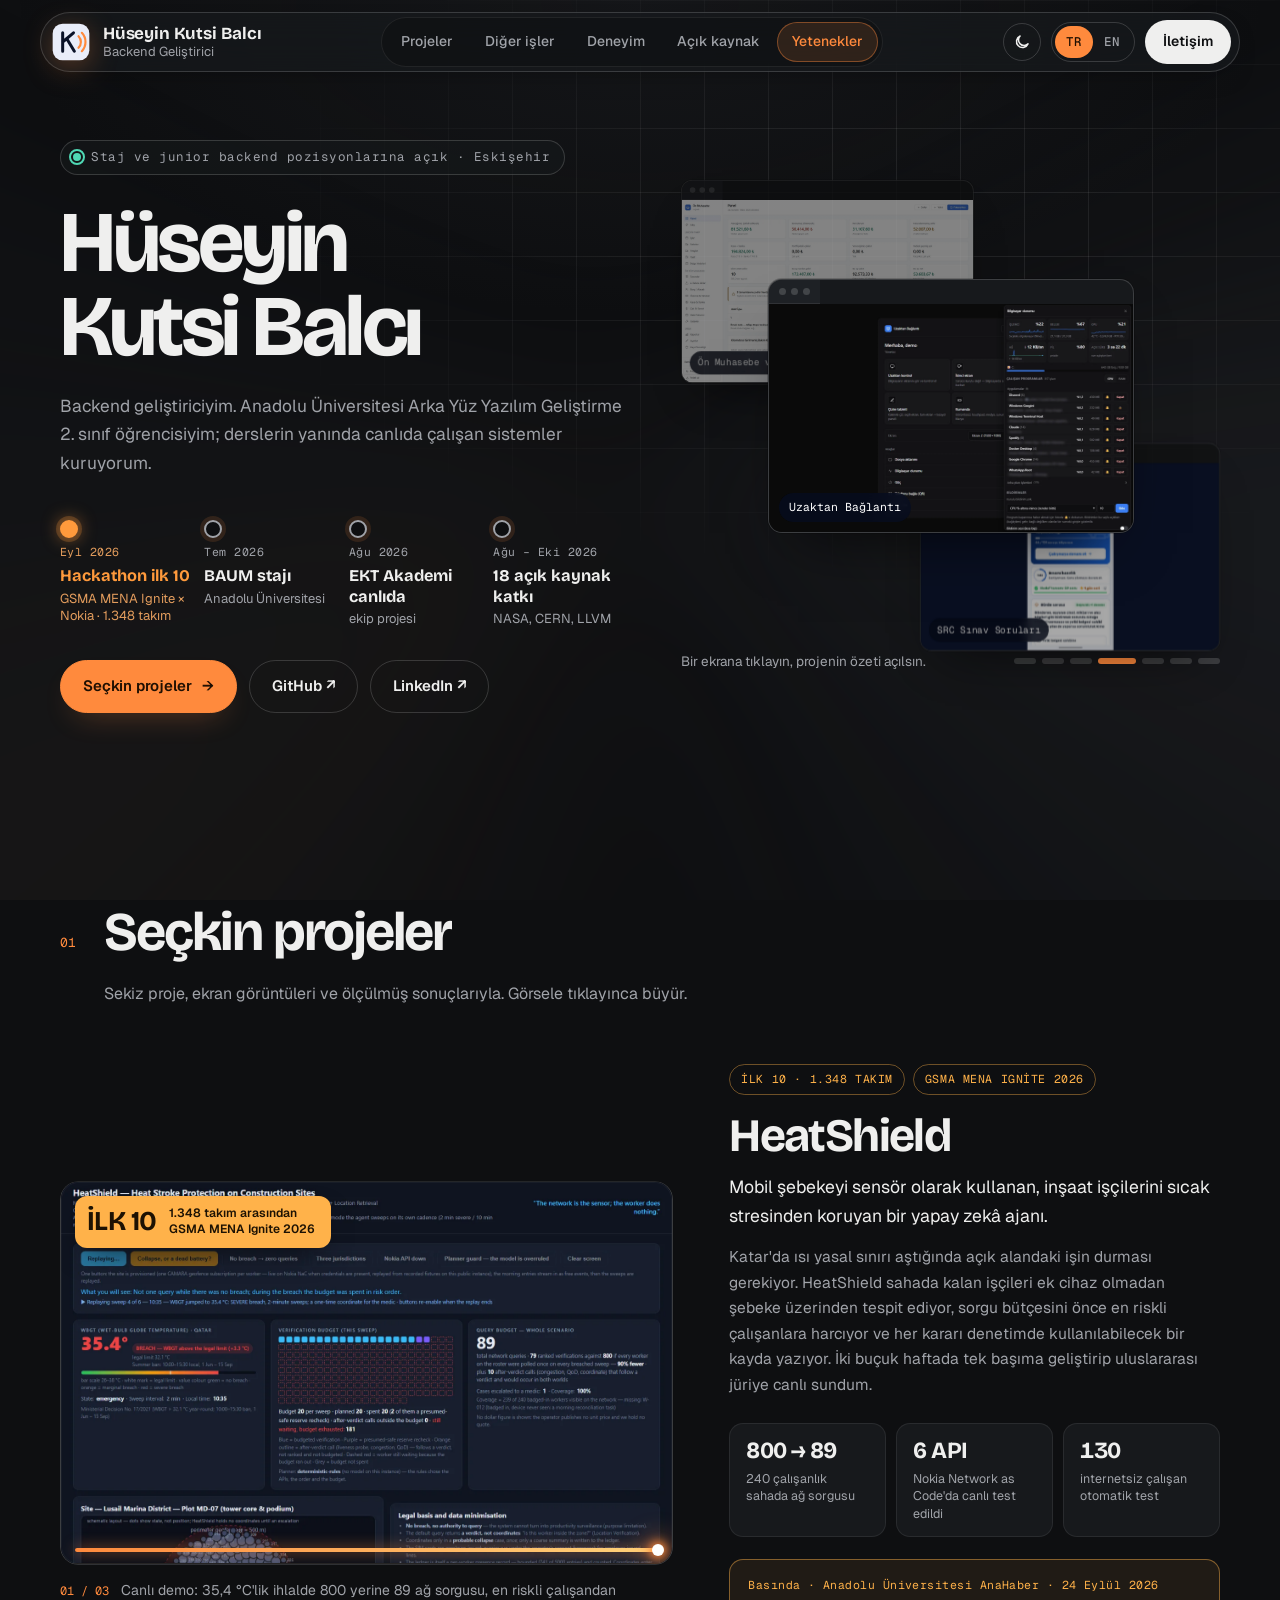
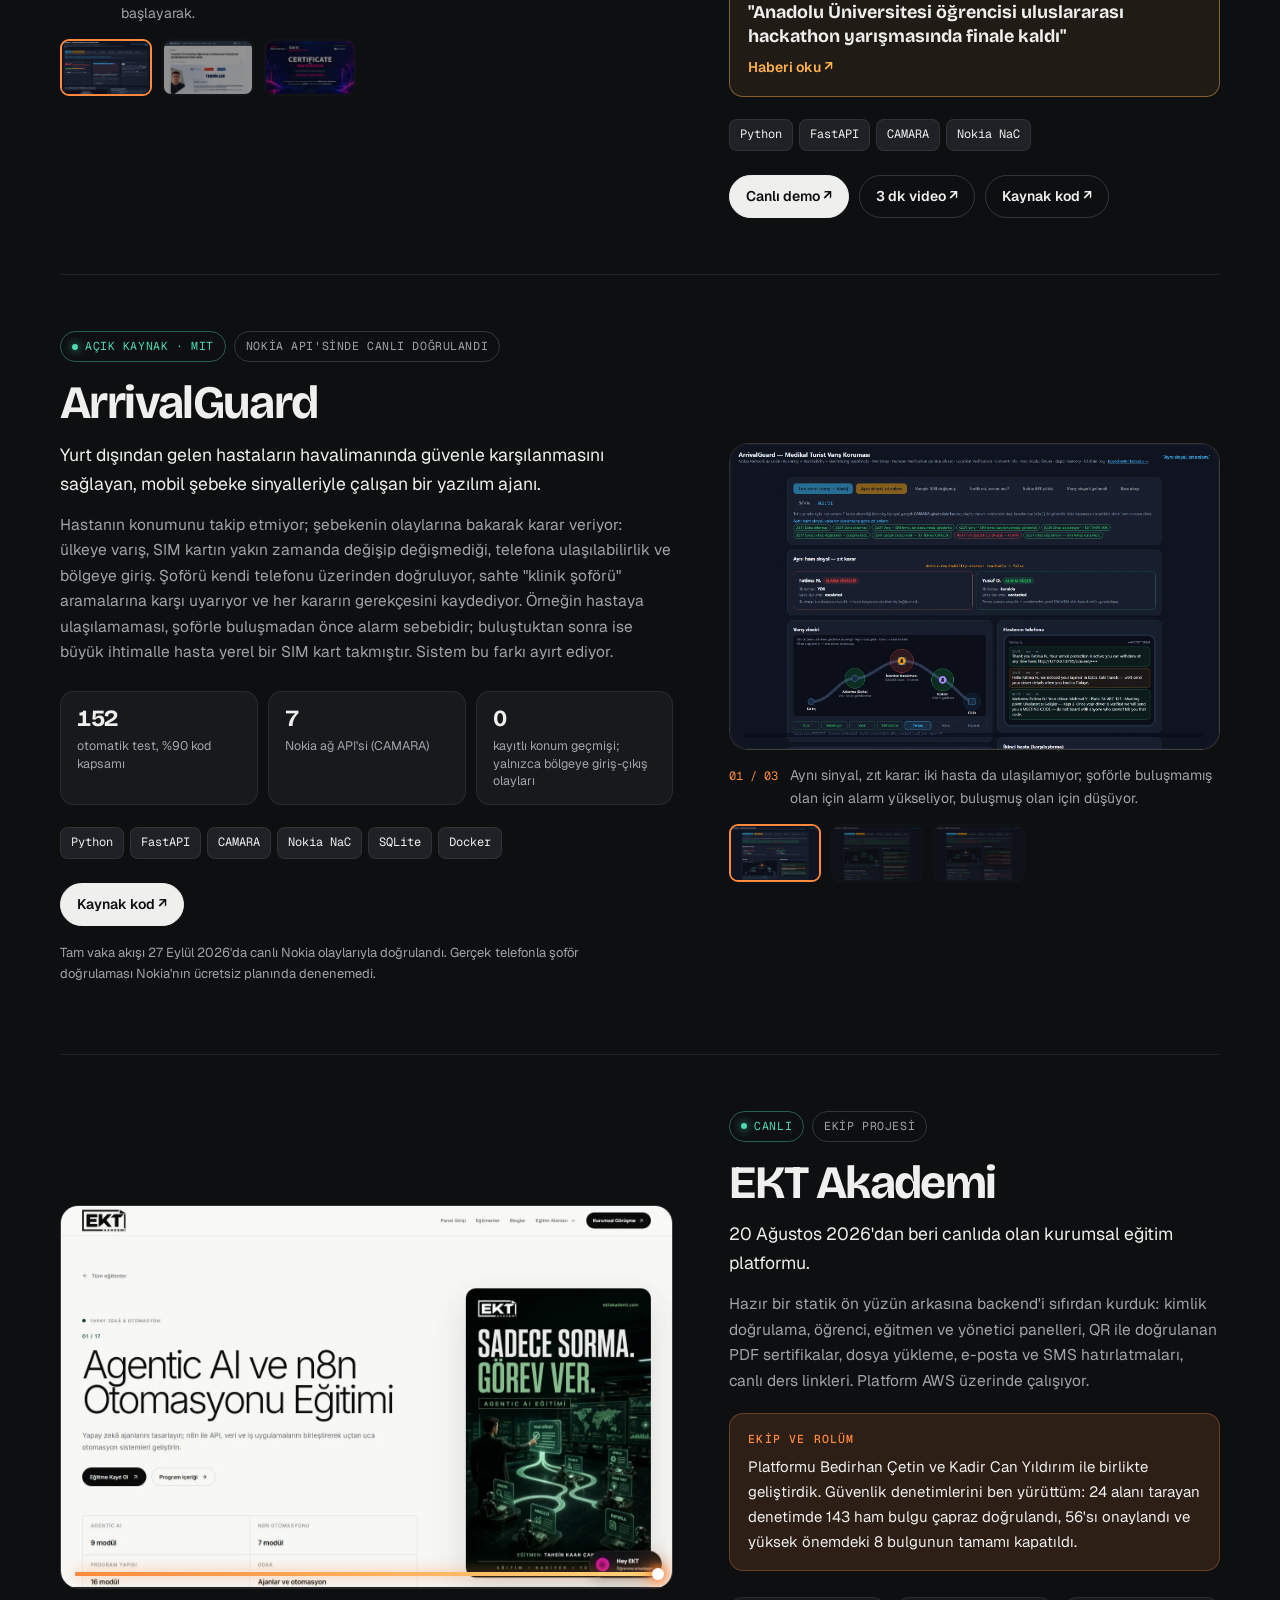
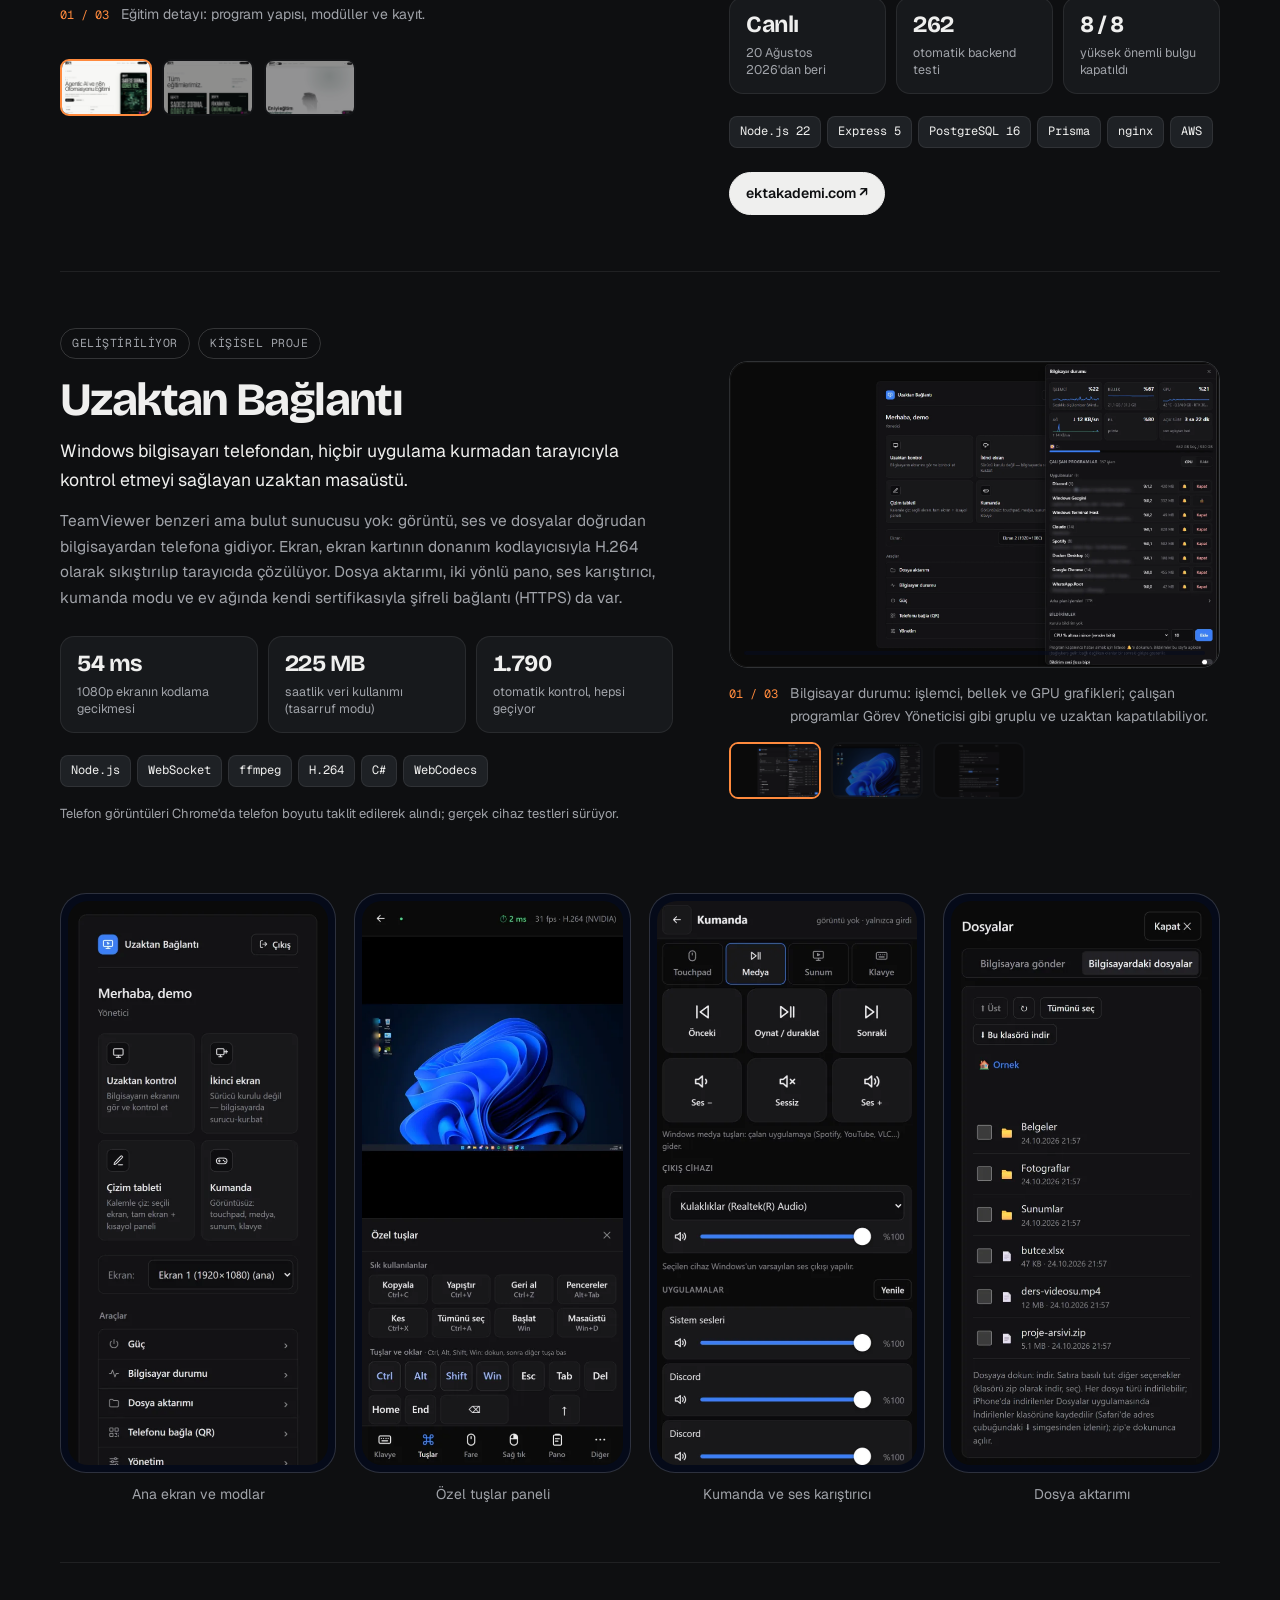
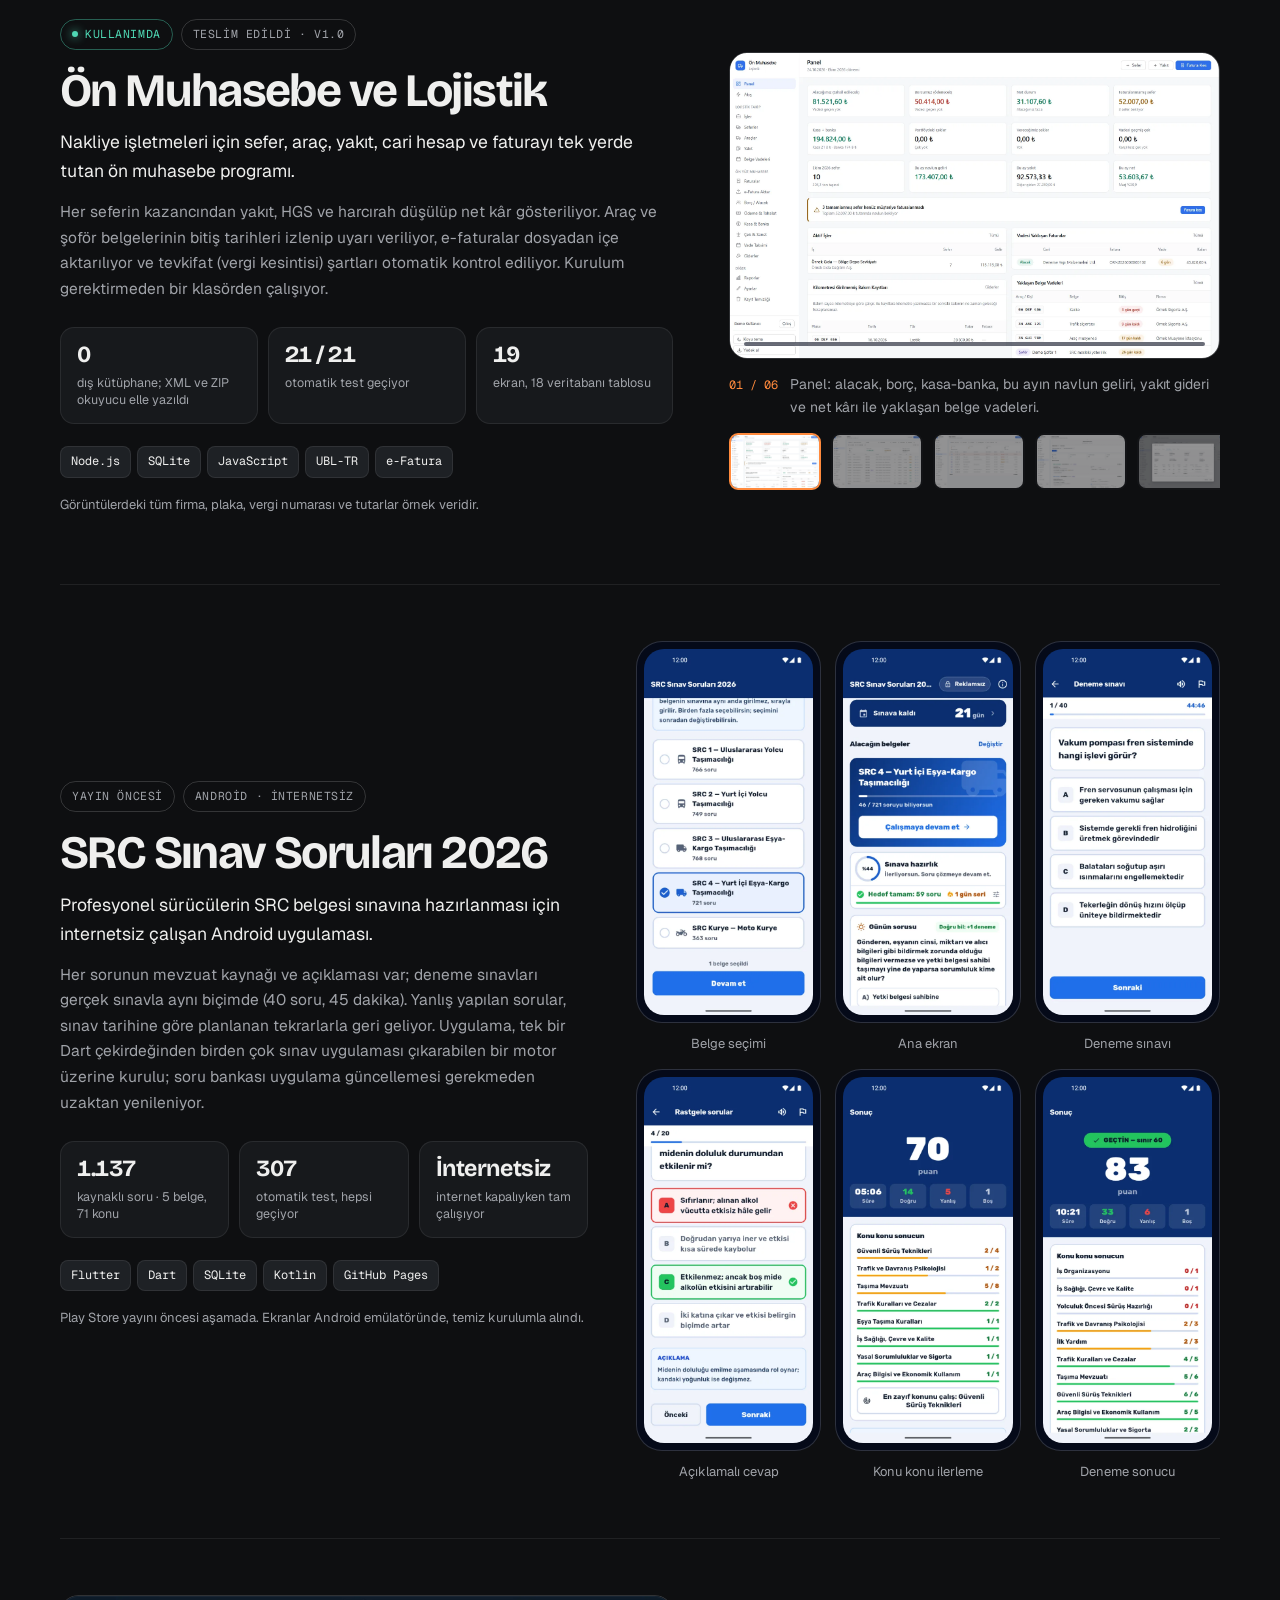
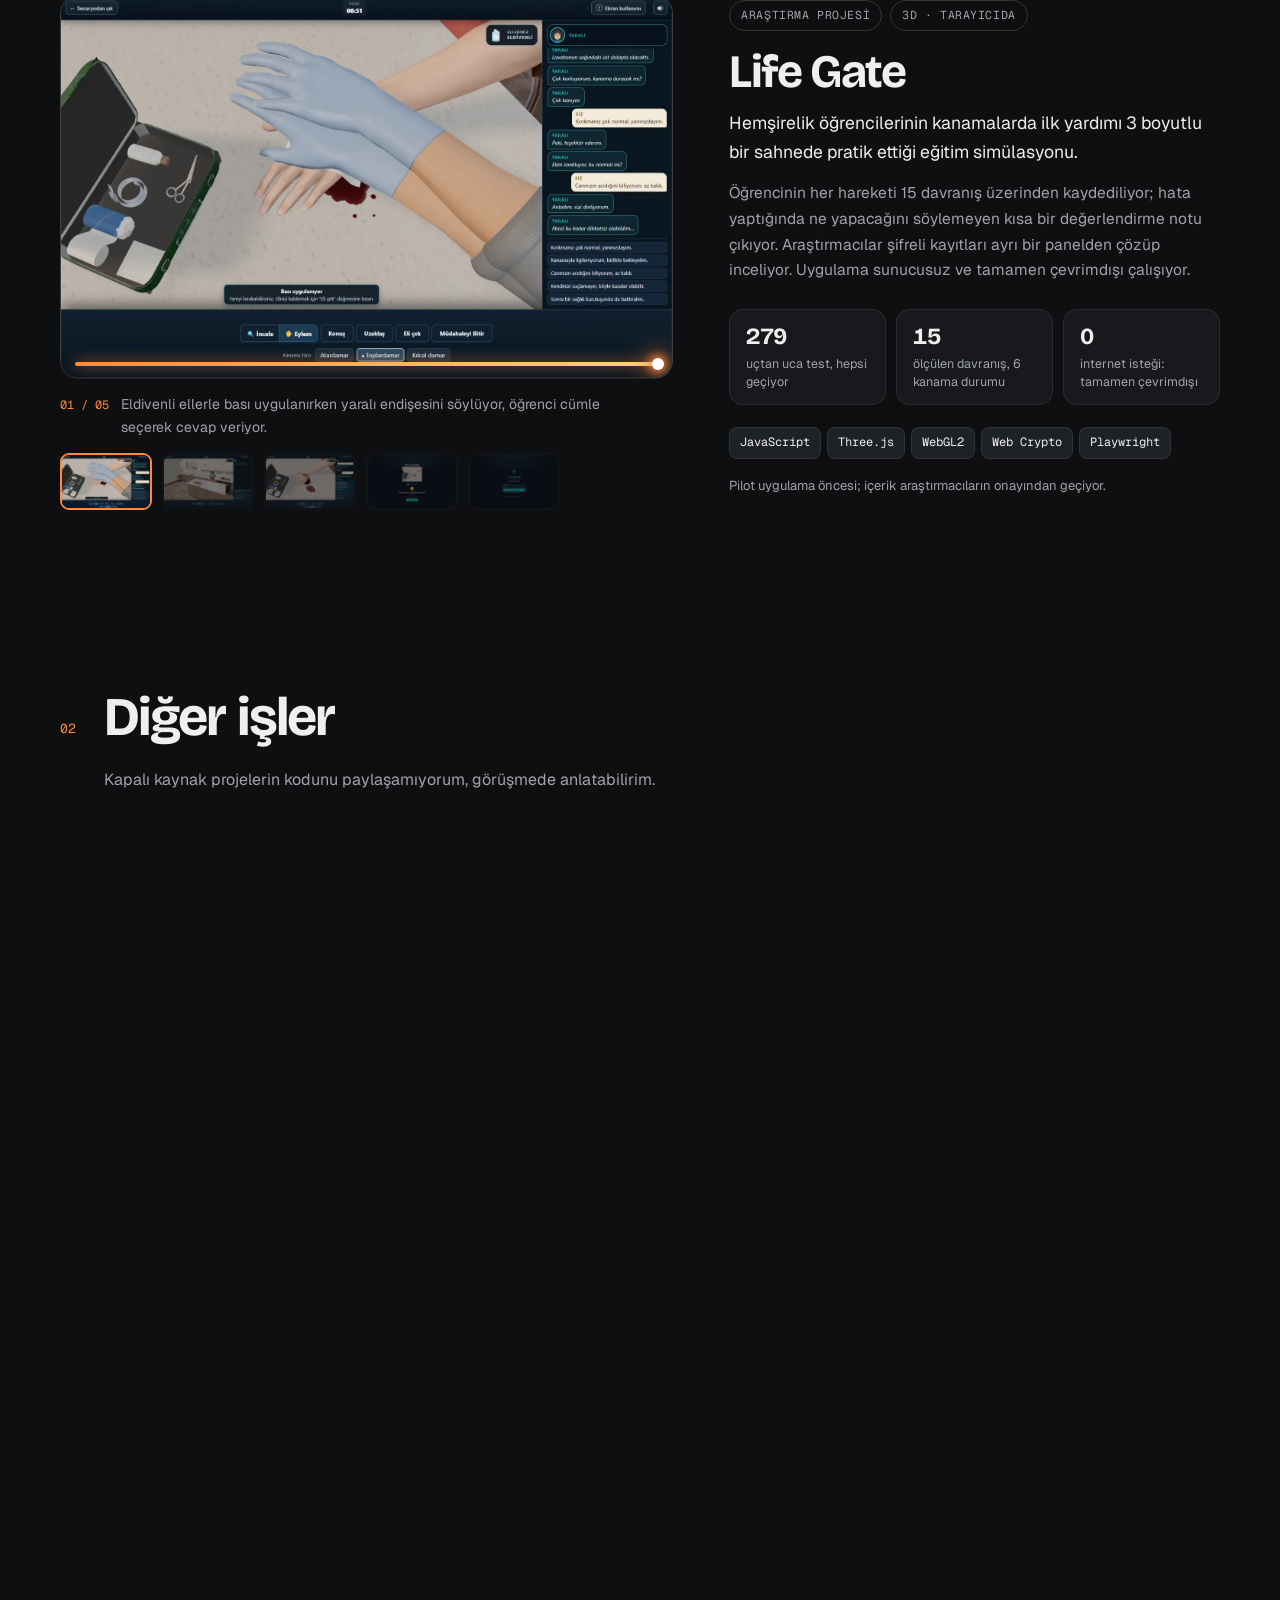
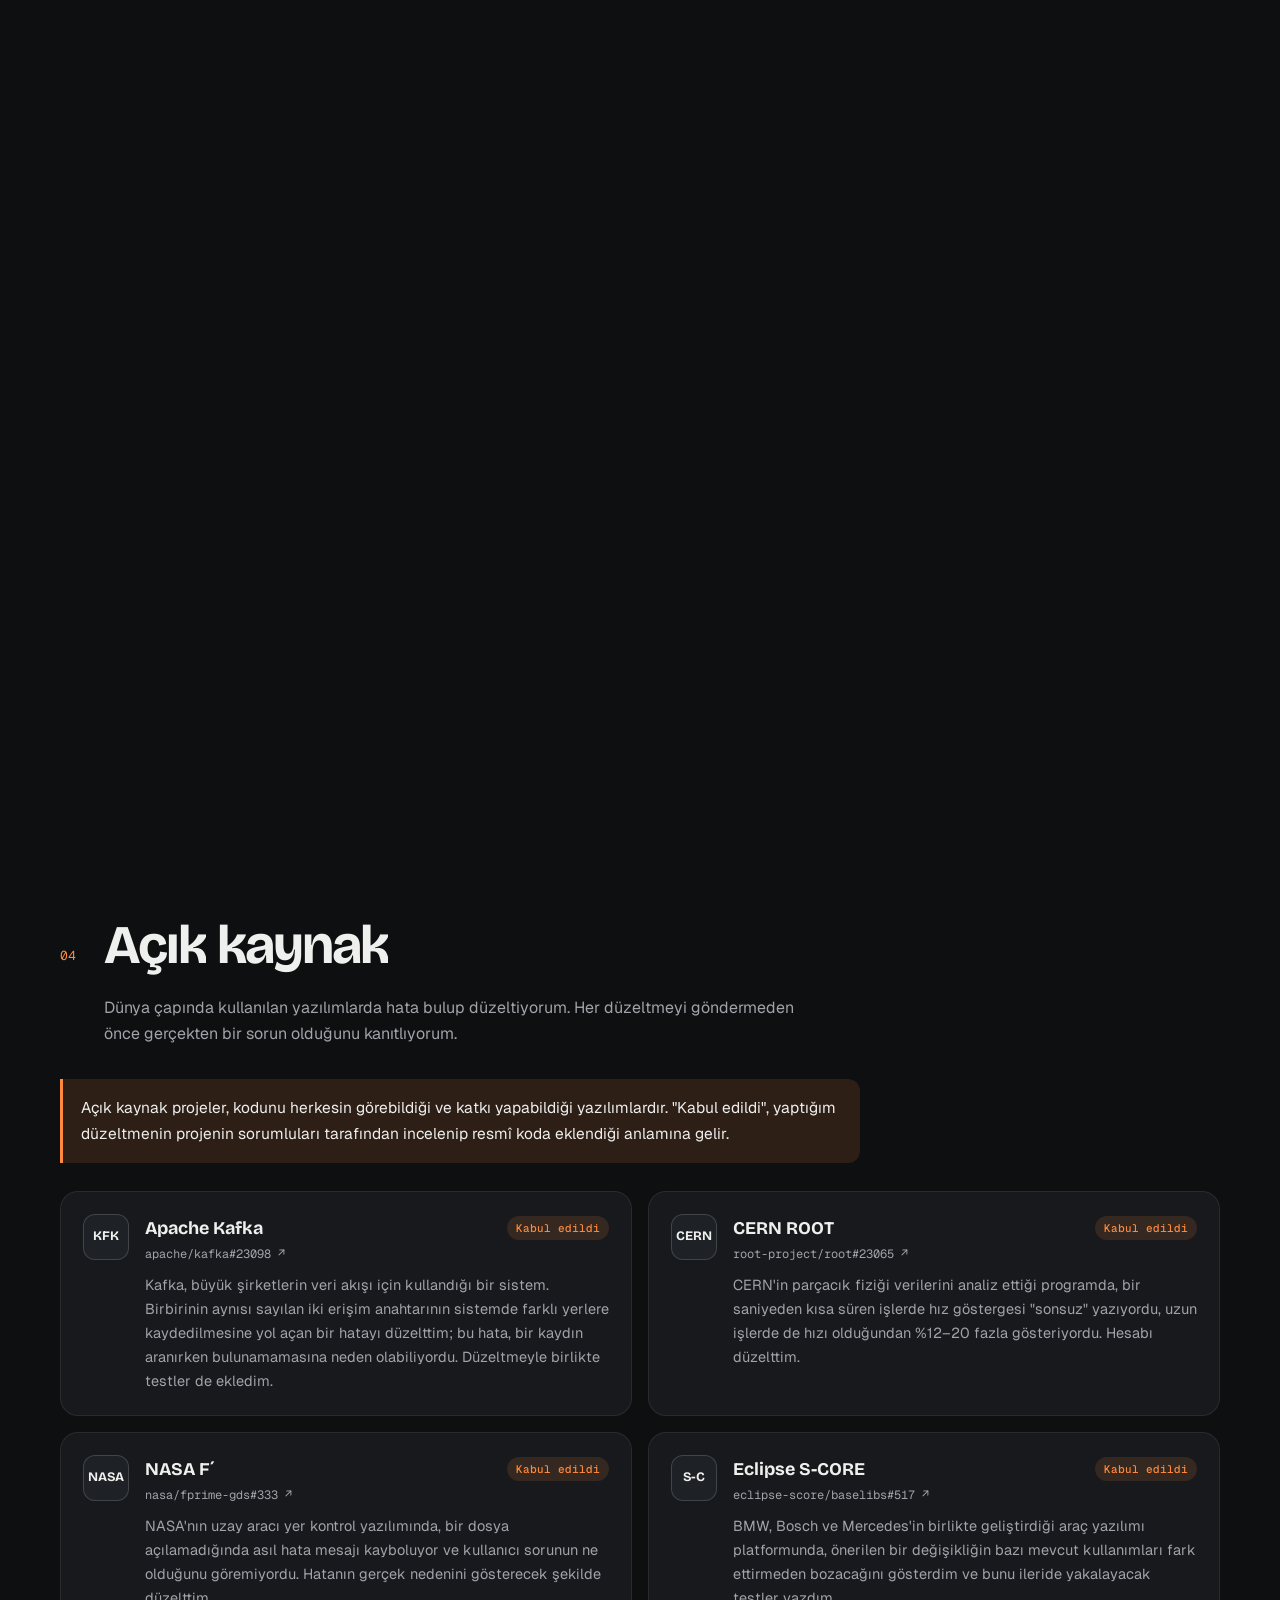
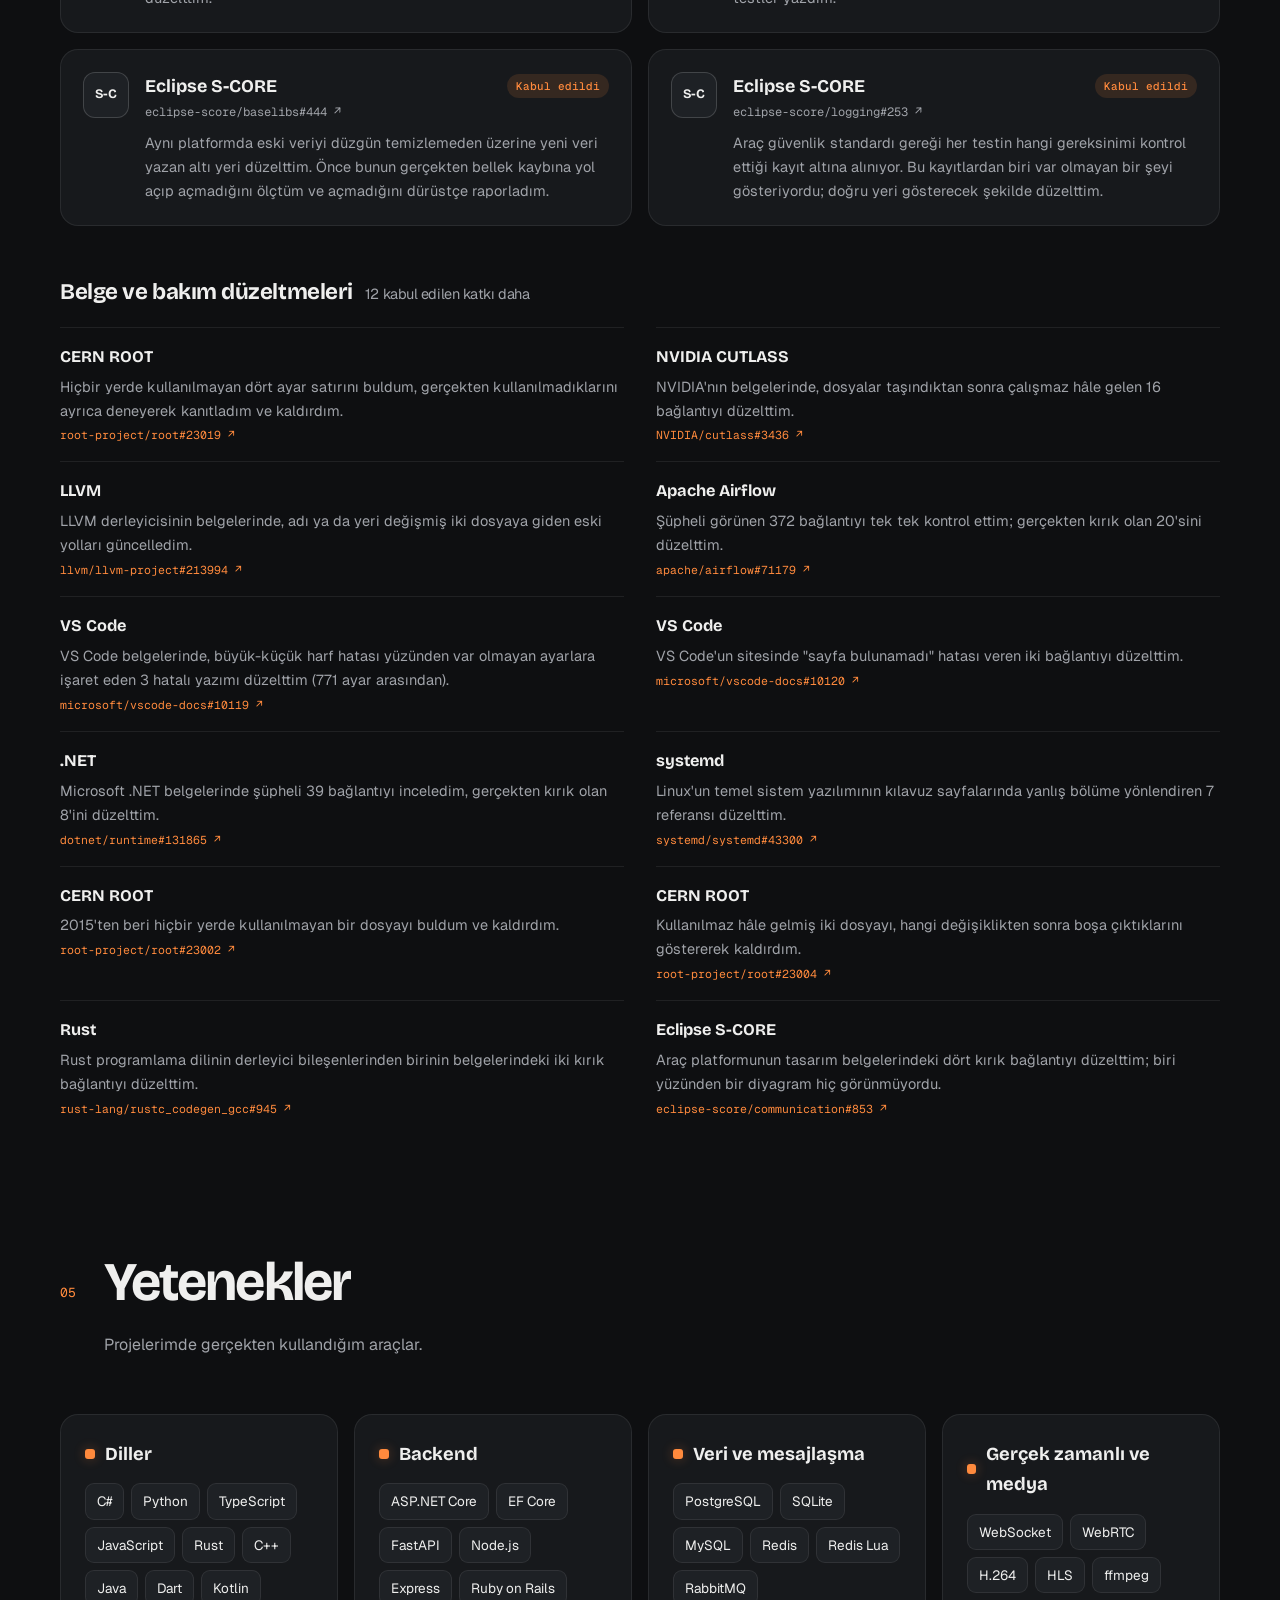
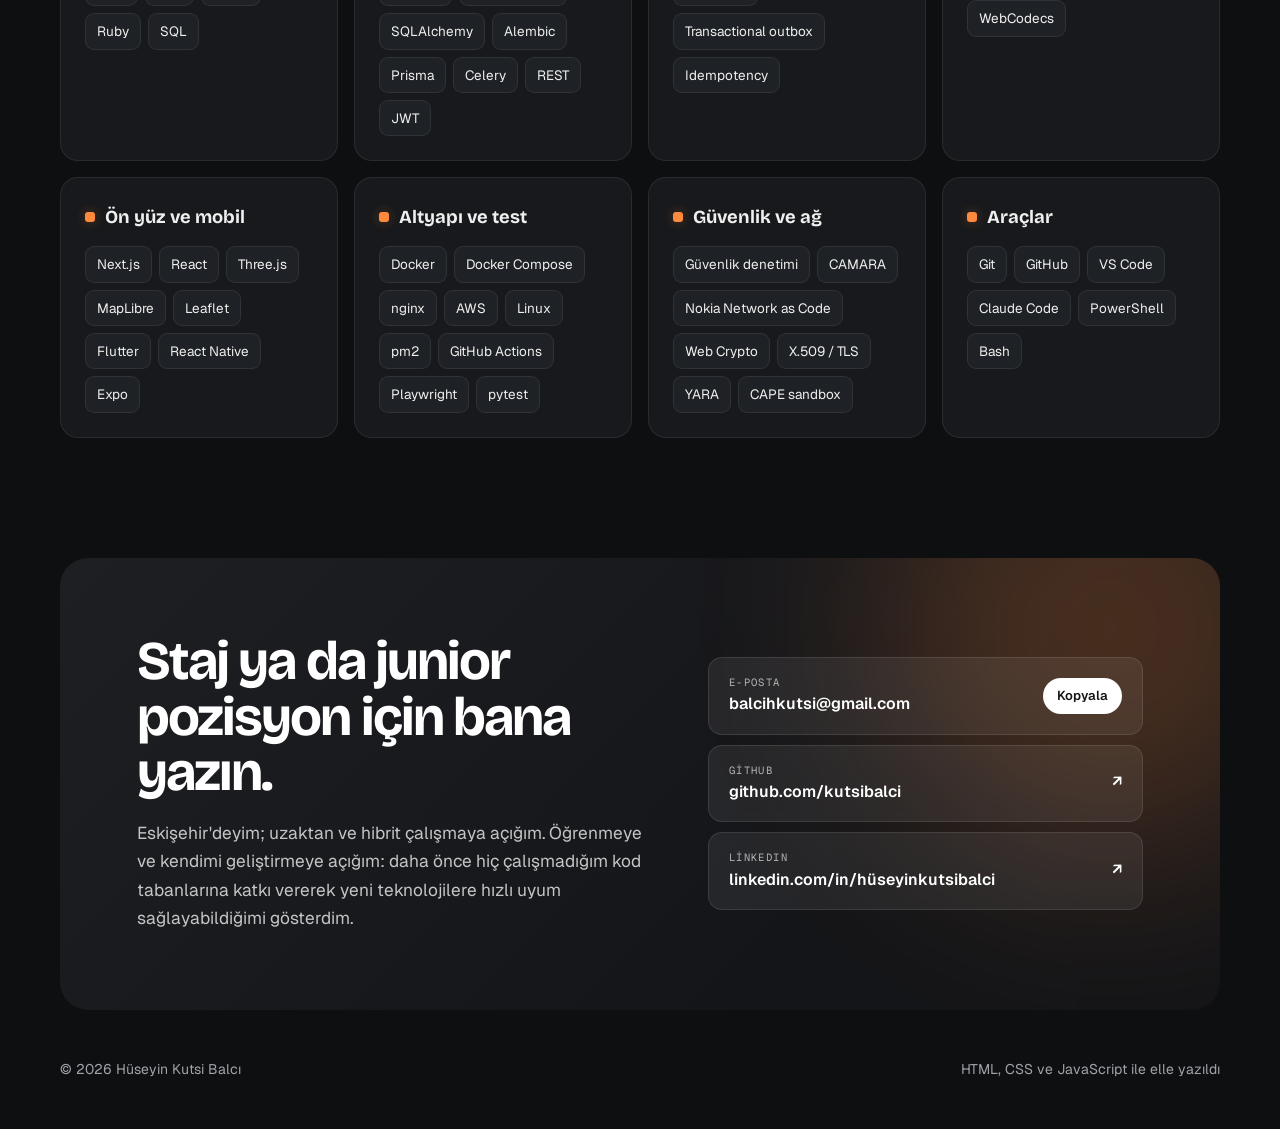
==== commit 90691b55: "Açık tema: soğuk gri zemin ve kiremit vurgu; logo seçenekleri sayfası Co-Authored-By: Claude Opus 5." ====
--- a/index.html
+++ b/index.html
@@ -22,7 +22,7 @@
 <link rel="preconnect" href="https://fonts.googleapis.com">
 <link rel="preconnect" href="https://fonts.gstatic.com" crossorigin>
 <link rel="stylesheet" href="https://fonts.googleapis.com/css2?family=Bricolage+Grotesque:opsz,wght@12..96,600;12..96,700&family=Geist:wght@400;500;600&family=Geist+Mono:wght@400;500&display=swap">
-<link rel="stylesheet" href="style.css?v=20261025b">
+<link rel="stylesheet" href="style.css?v=20261025c">
 </head>
 <body>
 
@@ -551,6 +551,6 @@
   <p id="lb-cap"></p>
 </div>
 
-<script src="script.js?v=20261025b"></script>
+<script src="script.js?v=20261025c"></script>
 </body>
 </html>
--- a/style.css
+++ b/style.css
@@ -1393,3 +1393,24 @@
 :root[data-theme="light"] .brand .logo { filter: none; }
 :root[data-theme="light"] .topbar .wrap, :root[data-theme="light"] .topbar.scrolled .wrap { background: color-mix(in srgb, var(--surface) 85%, transparent); }
 :root[data-theme="light"] .contact { background: linear-gradient(135deg, #2f2925, #1f1b18 70%); }
+
+/* ===== Açık tema v2: soğuk gri zemin, kiremit vurgu ===== */
+:root[data-theme="light"] {
+  --bg:#e4e7eb; --bg-2:#d9dde3; --surface:#eff1f4; --surface-2:#e2e6eb;
+  --line:rgba(20,28,40,0.12); --line-strong:rgba(20,28,40,0.24);
+  --fg:#161b22; --muted:#4a5361;
+  --accent:#a3461b; --accent-soft:rgba(163,70,27,0.1); --glow:rgba(163,70,27,0.16);
+  --warm:#a3461b; --live:#1f7a5a;
+}
+:root[data-theme="light"] .bg-anim { background: radial-gradient(ellipse 70% 50% at 50% 0%, rgba(120,135,160,0.16), transparent 70%); }
+:root[data-theme="light"] .bg-anim::before { opacity: 0.12; }
+:root[data-theme="light"] .btn.primary, :root[data-theme="light"] .lang a.on, :root[data-theme="light"] .sc-dots button.on { color: #f4f5f7; }
+:root[data-theme="light"] .stage .tick i { background: linear-gradient(90deg, #a3461b, #cf7a45); box-shadow: 0 0 8px rgba(163,70,27,0.35); }
+:root[data-theme="light"] .stage .tick i::after { box-shadow: 0 0 6px 2px rgba(163,70,27,0.5); }
+:root[data-theme="light"] .progress { background: linear-gradient(90deg, #a3461b, #cf7a45); }
+:root[data-theme="light"] .journey li.hot::before { border-color: #a3461b !important; background: #a3461b !important; box-shadow: 0 0 0 4px rgba(163,70,27,0.18) !important; }
+:root[data-theme="light"] .journey li.hot b, :root[data-theme="light"] .journey li.hot time, :root[data-theme="light"] .journey li.hot small { color: #a3461b !important; }
+:root[data-theme="light"] .journey .track i { background: linear-gradient(90deg, #a3461b, #6b7280 50%, var(--fg)) !important; }
+:root[data-theme="light"] .ribbon { background: #a3461b; color: #f4f5f7; }
+:root[data-theme="light"] .brand .logo rect { fill: #161b22; }
+:root[data-theme="light"] .contact { background: linear-gradient(135deg, #1e242c, #12161b 70%); }
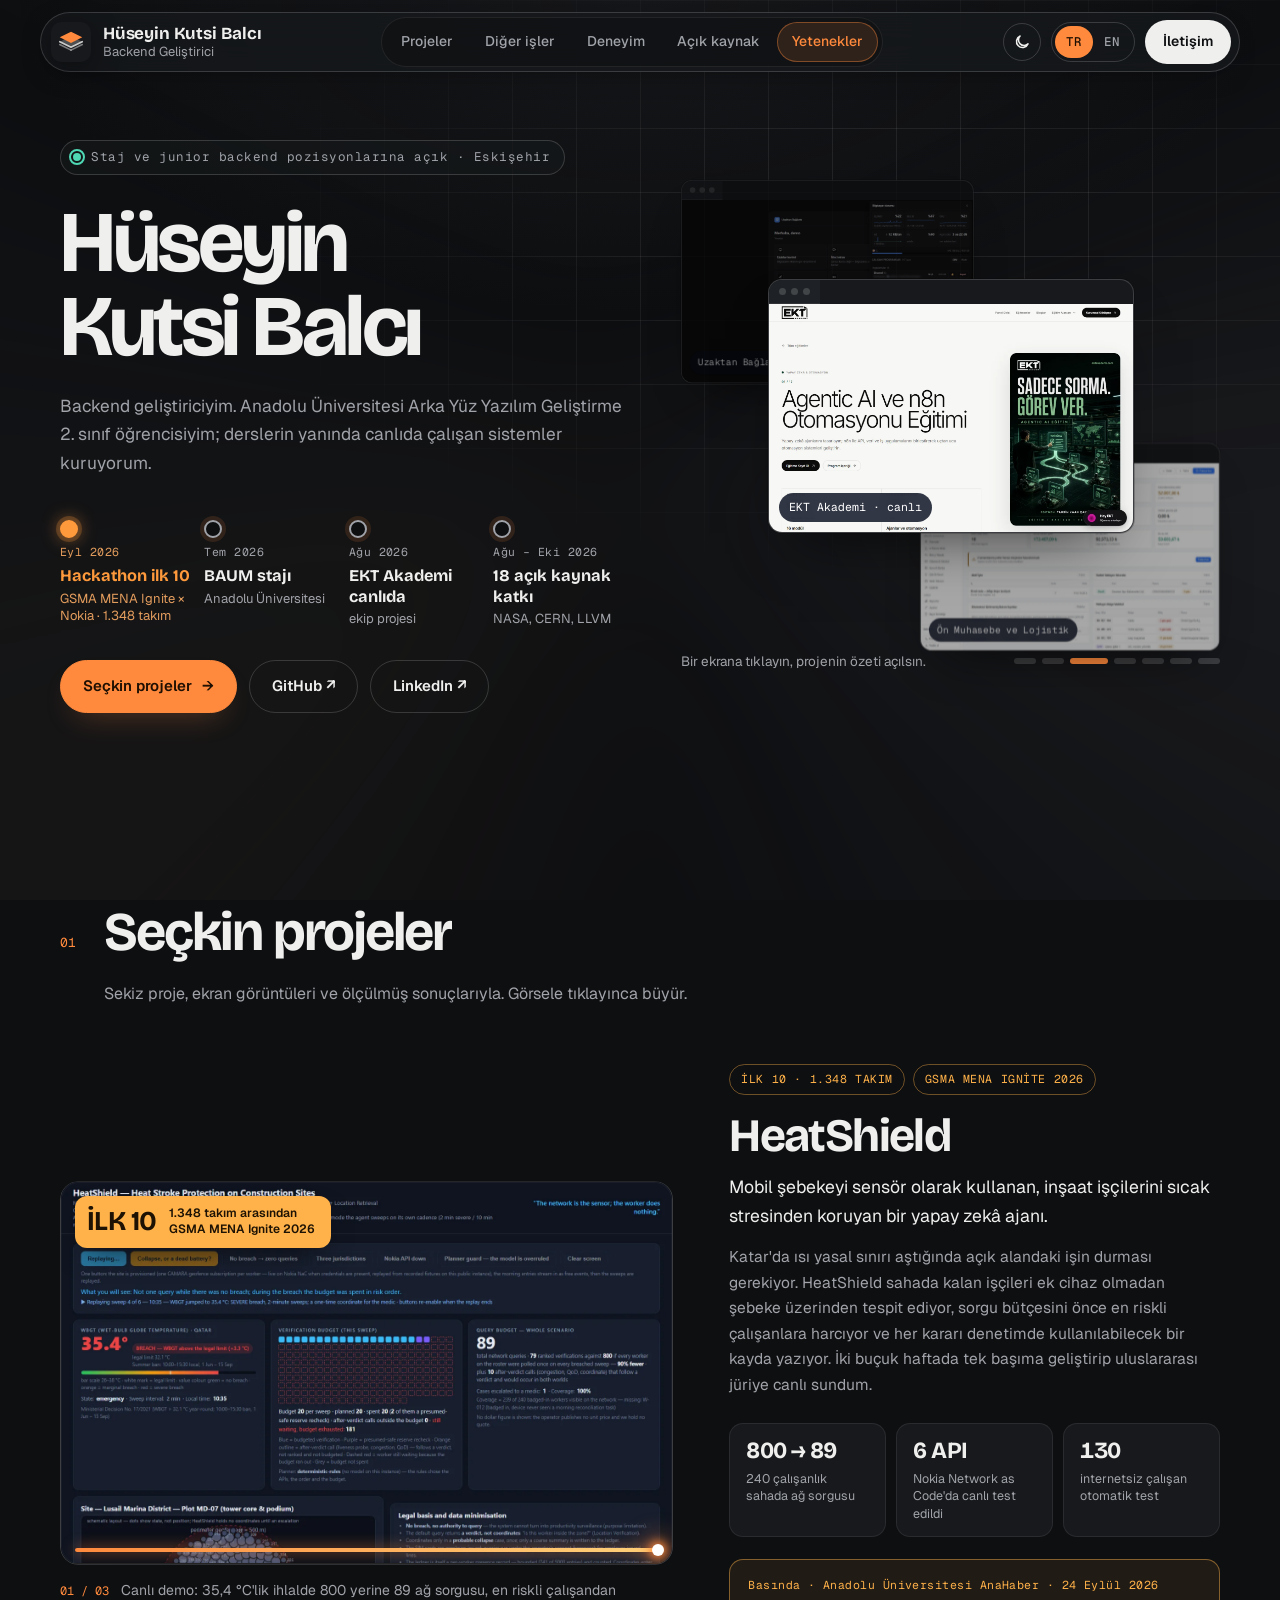
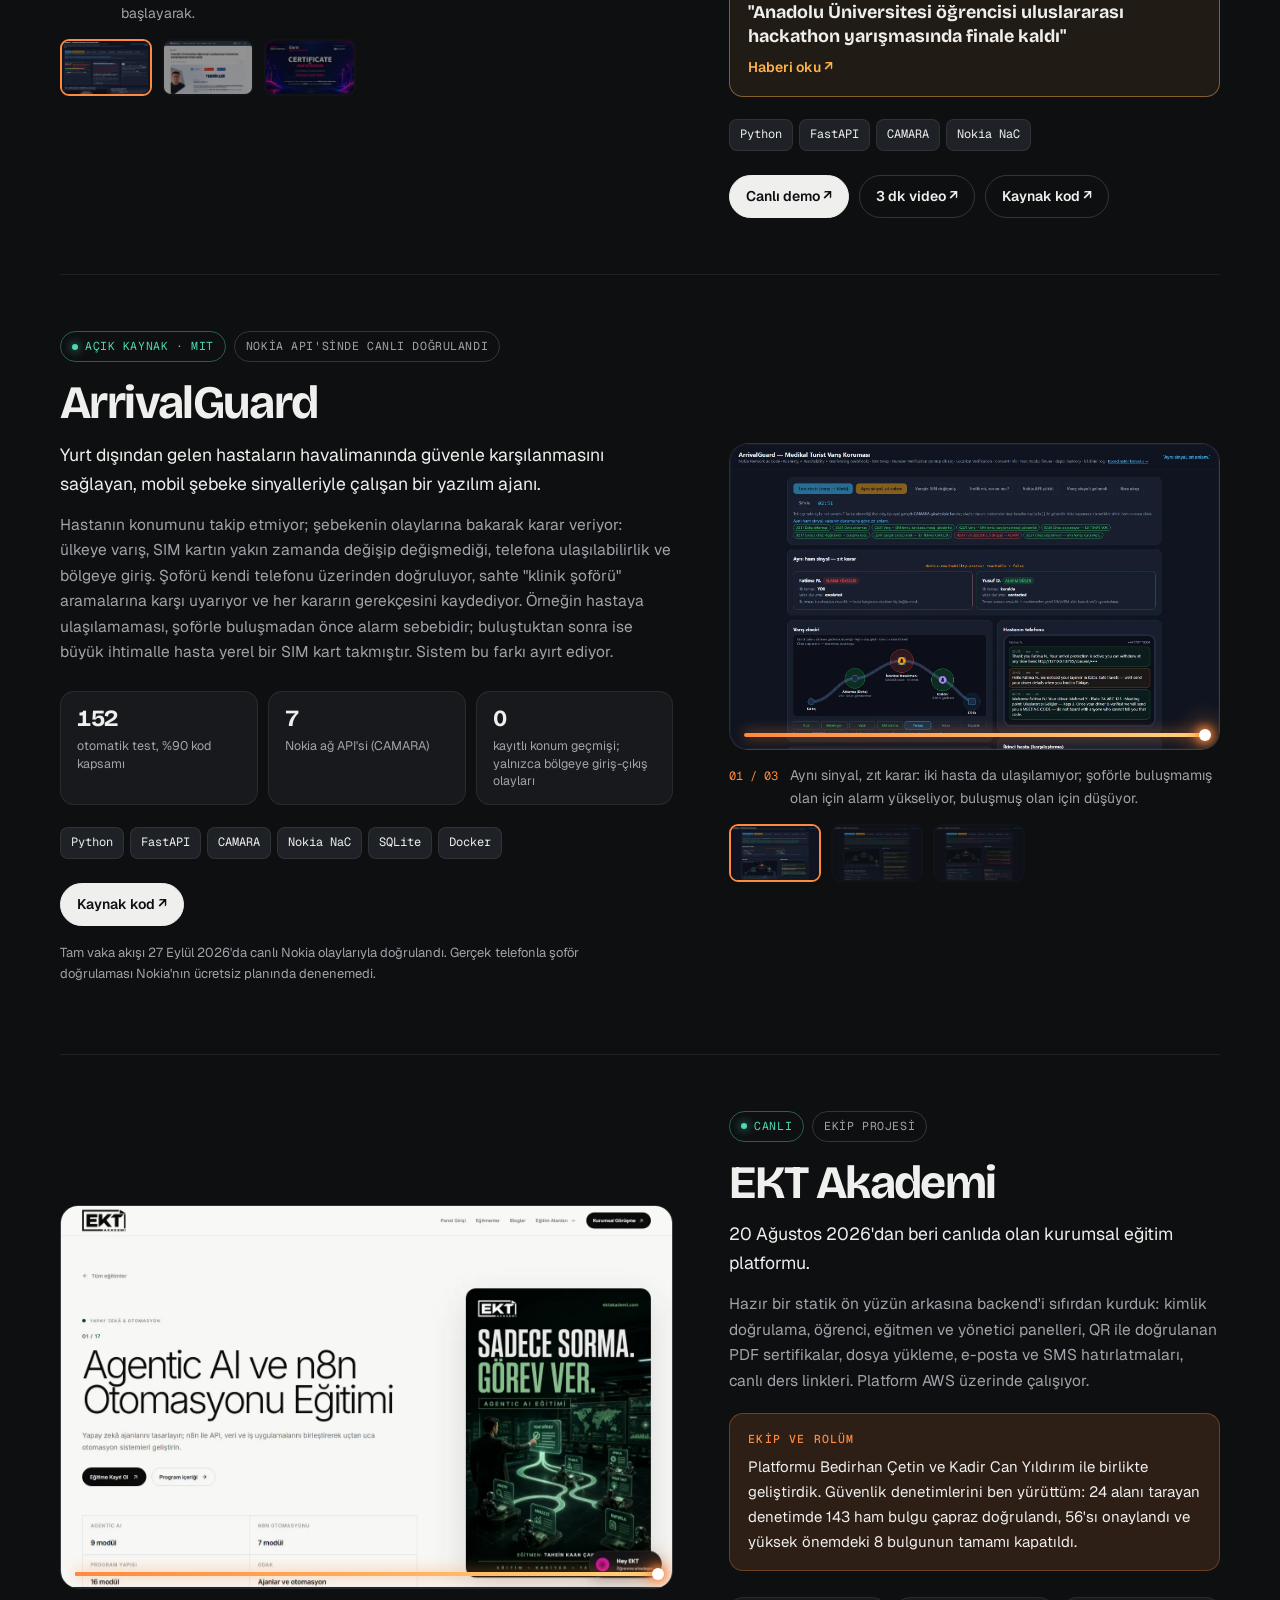
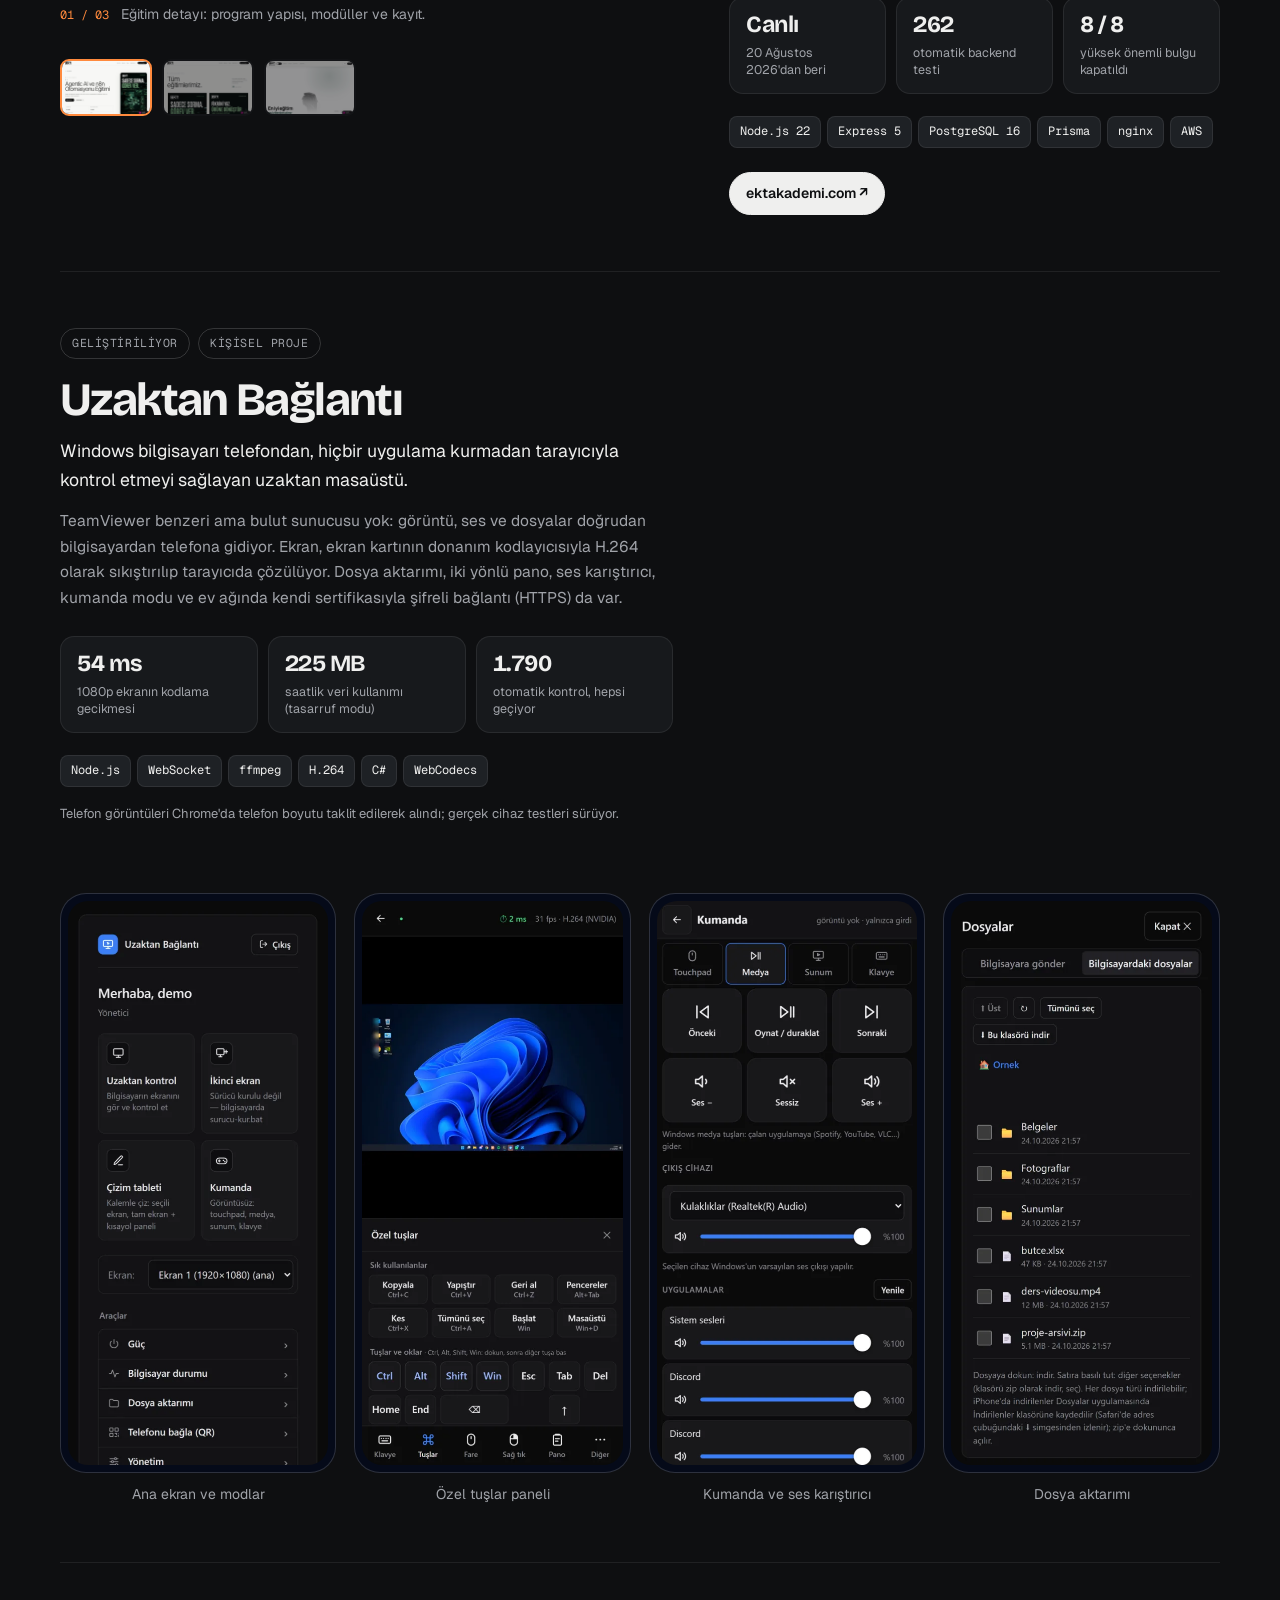
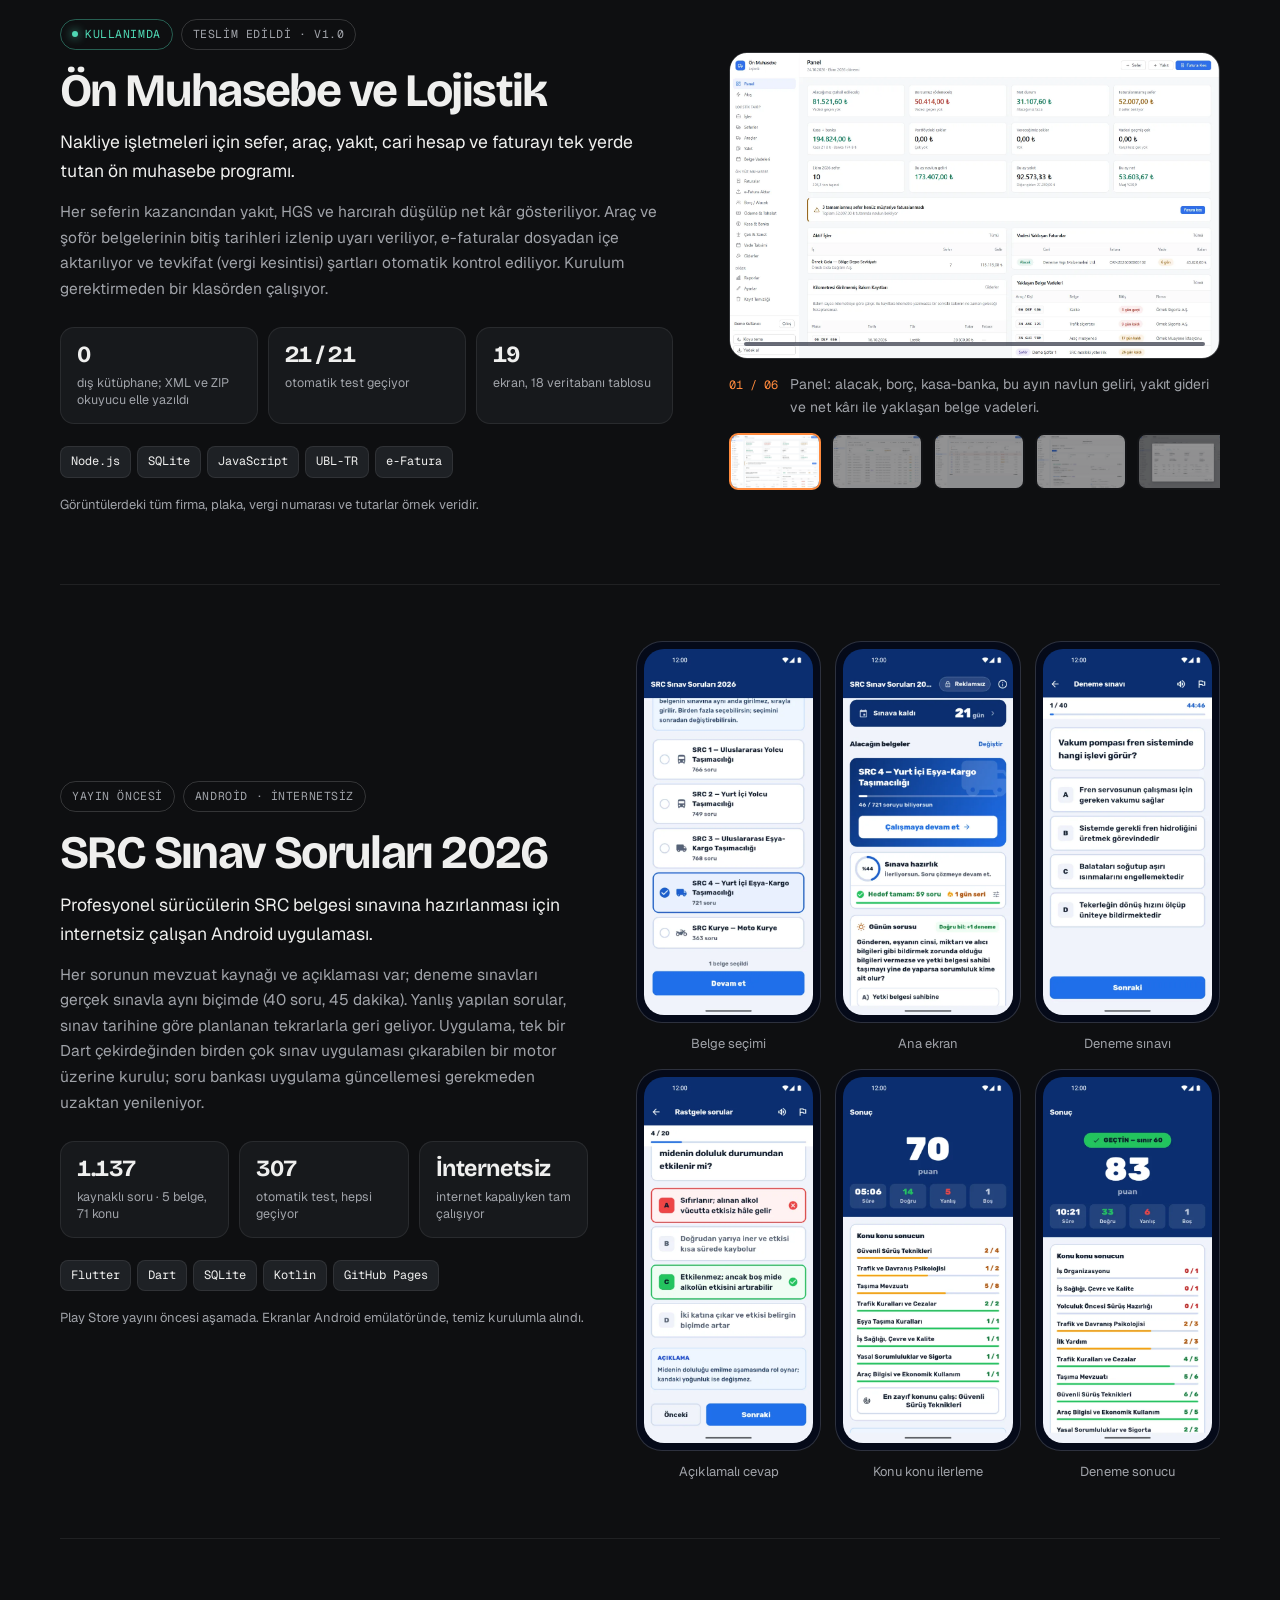
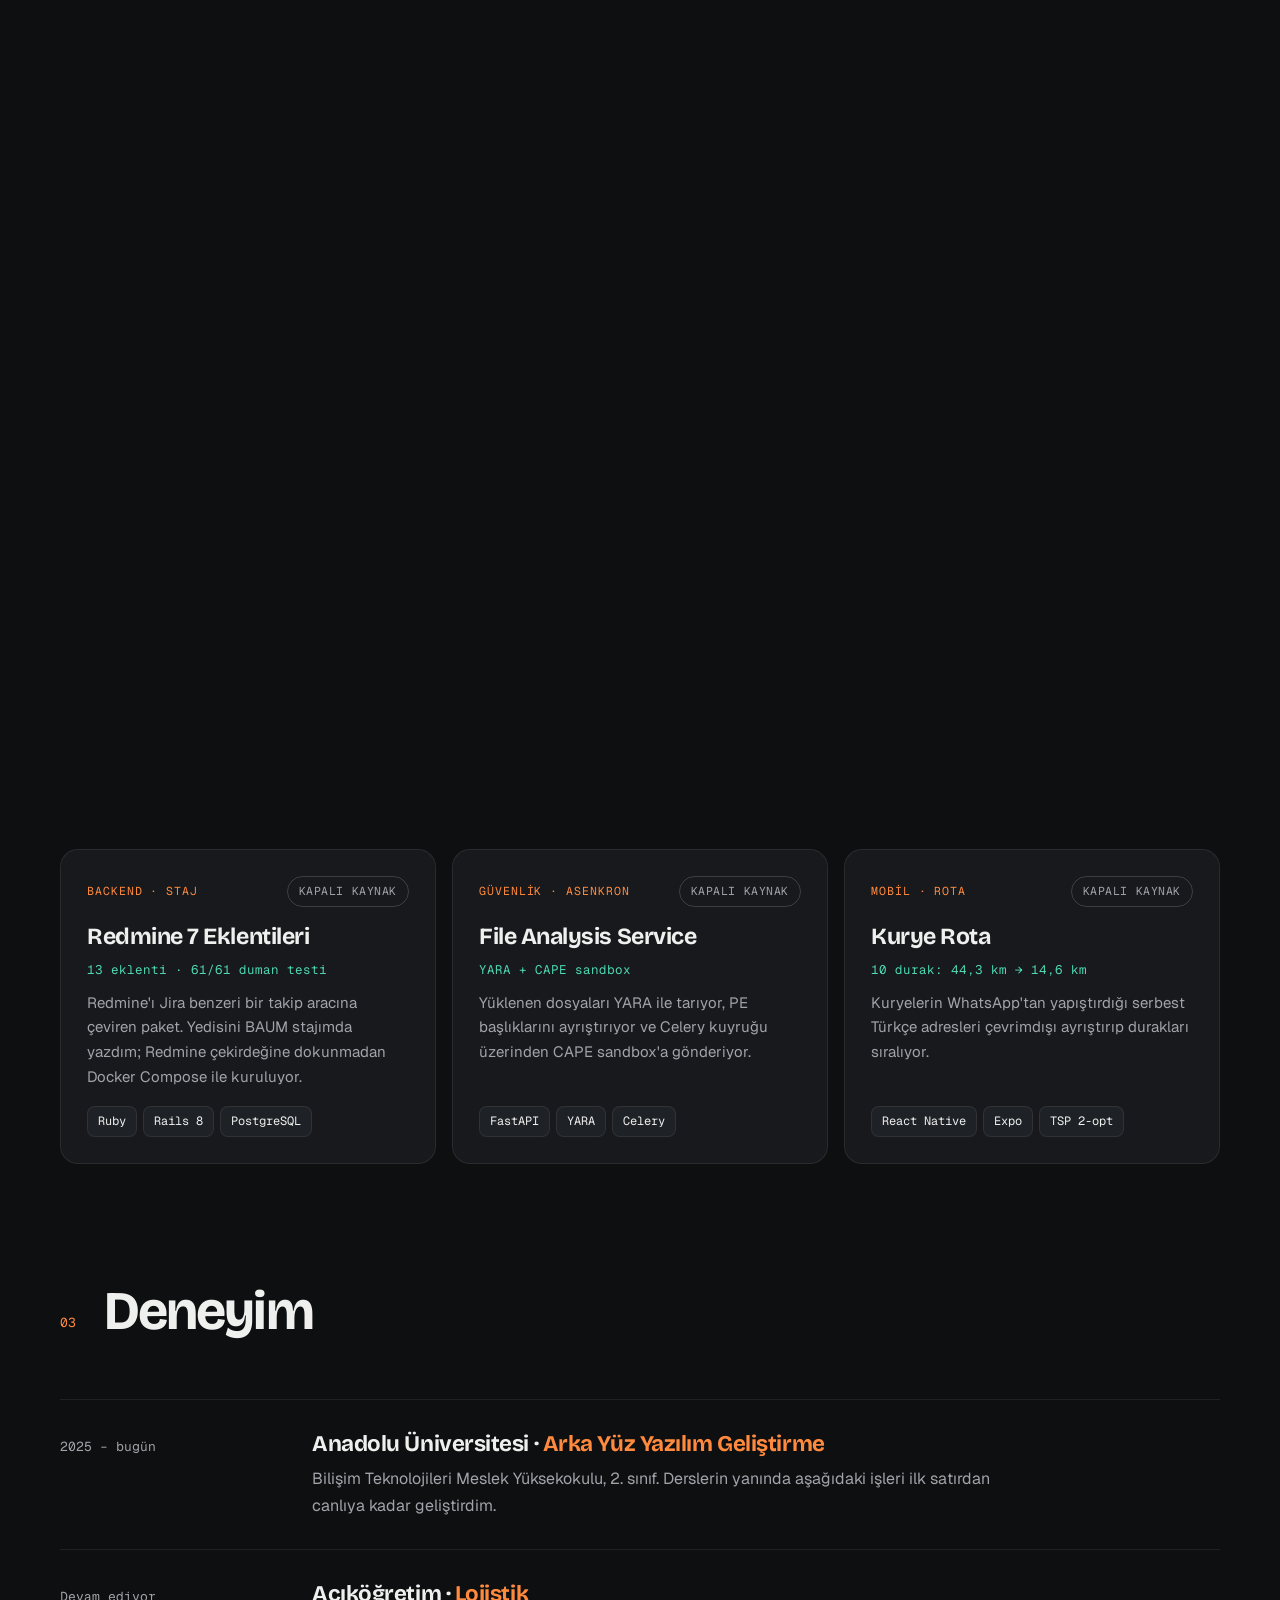
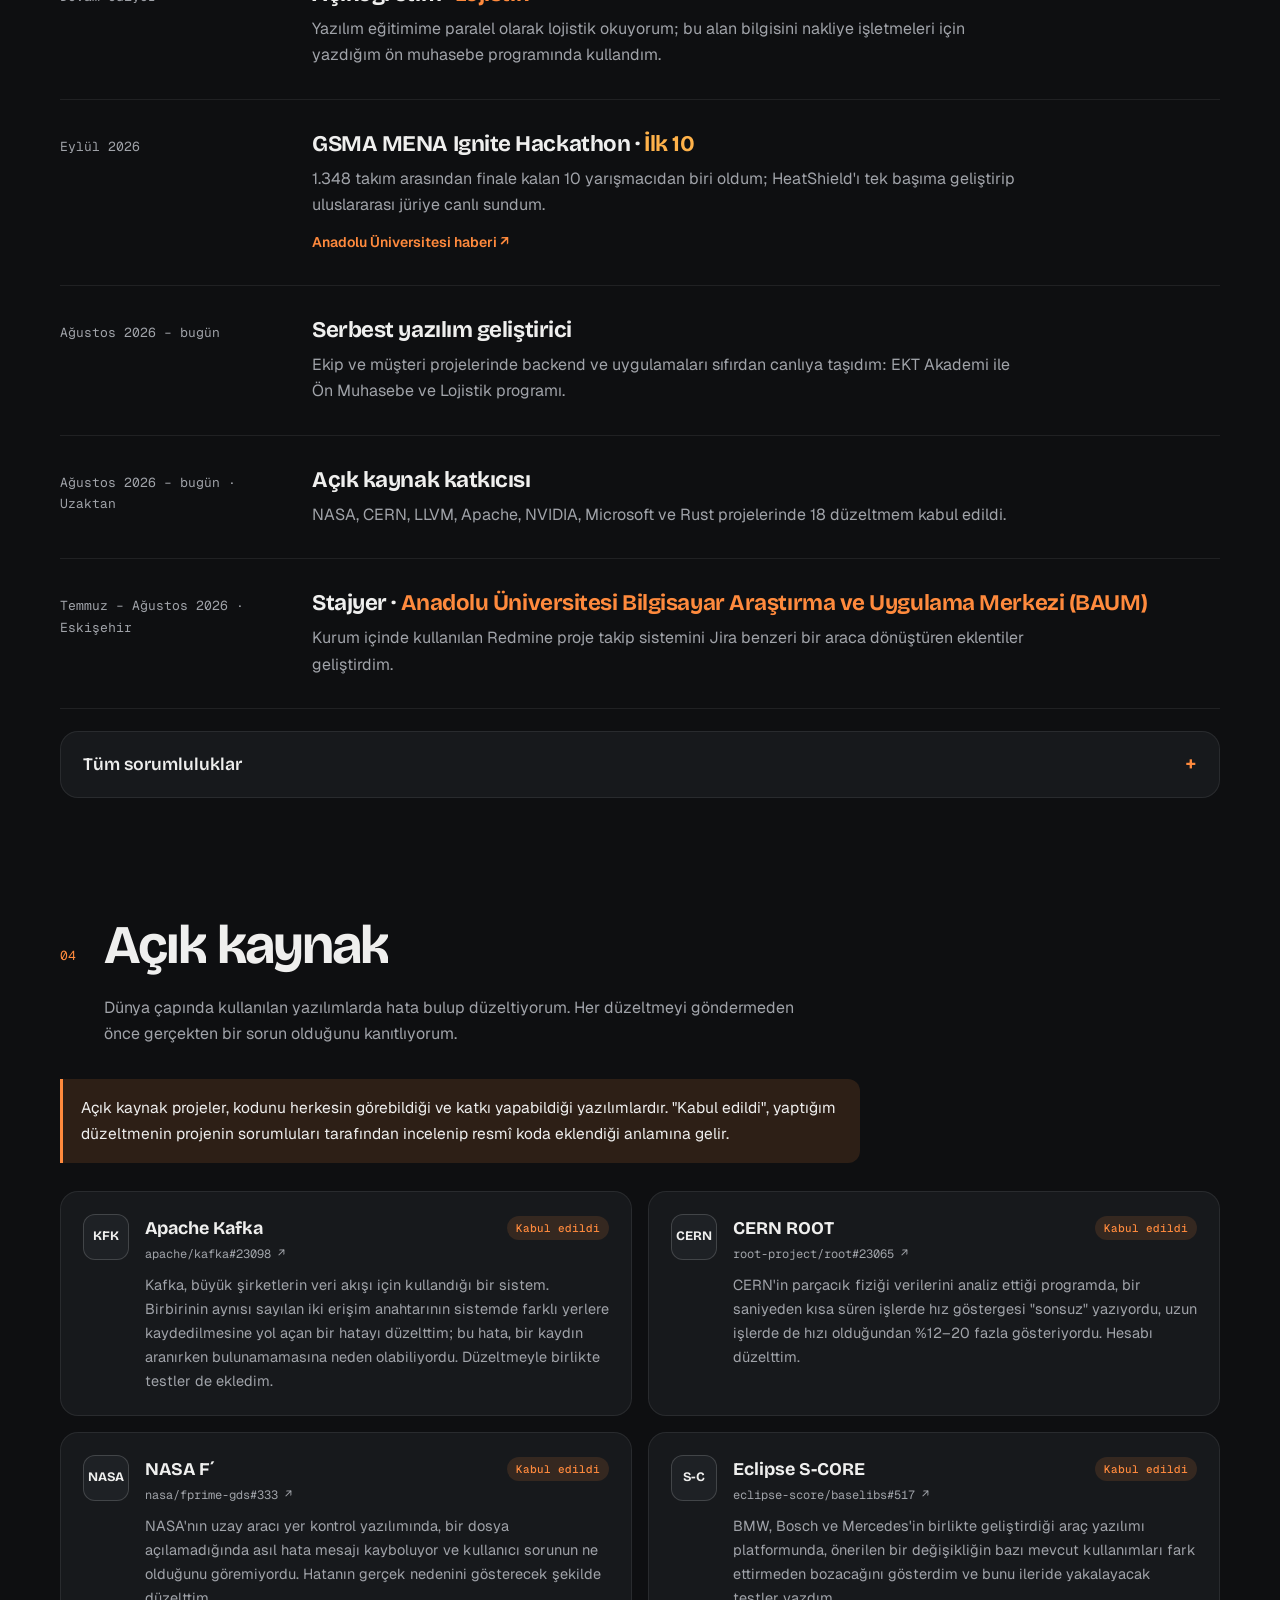
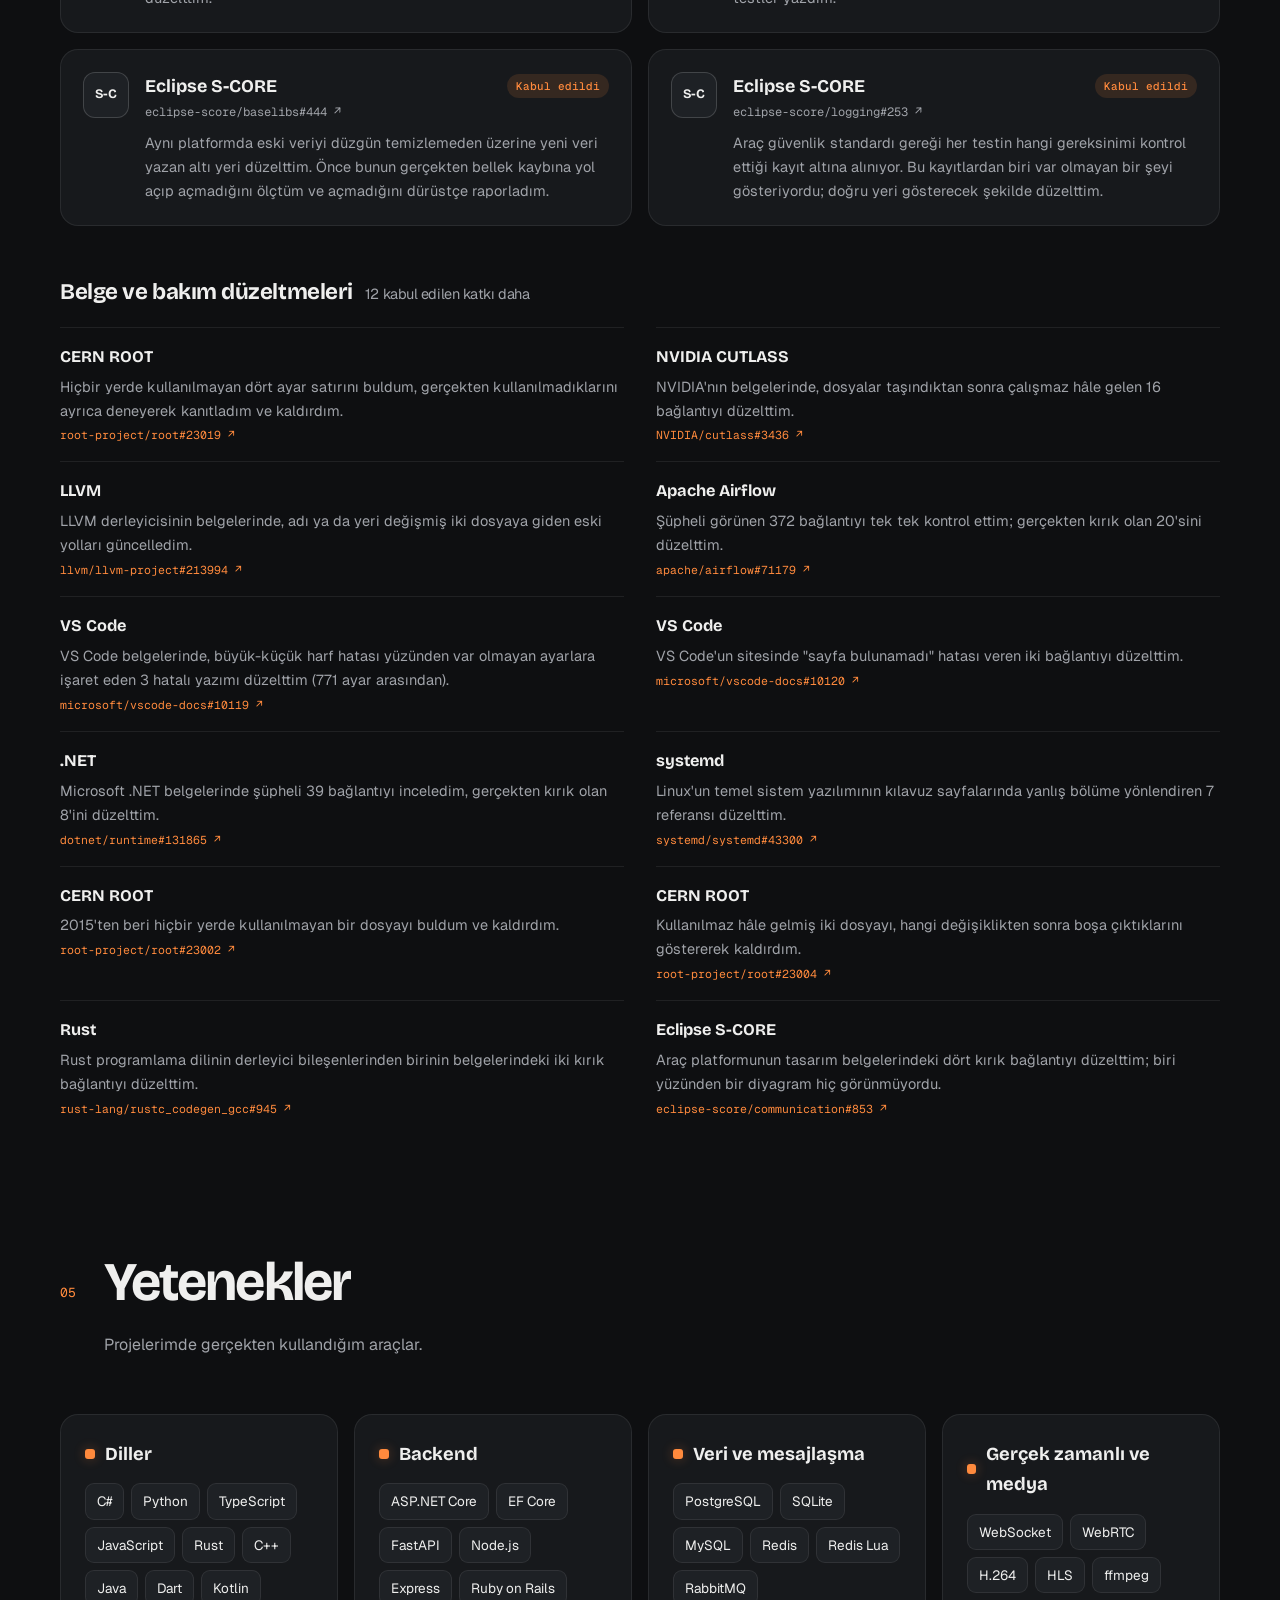
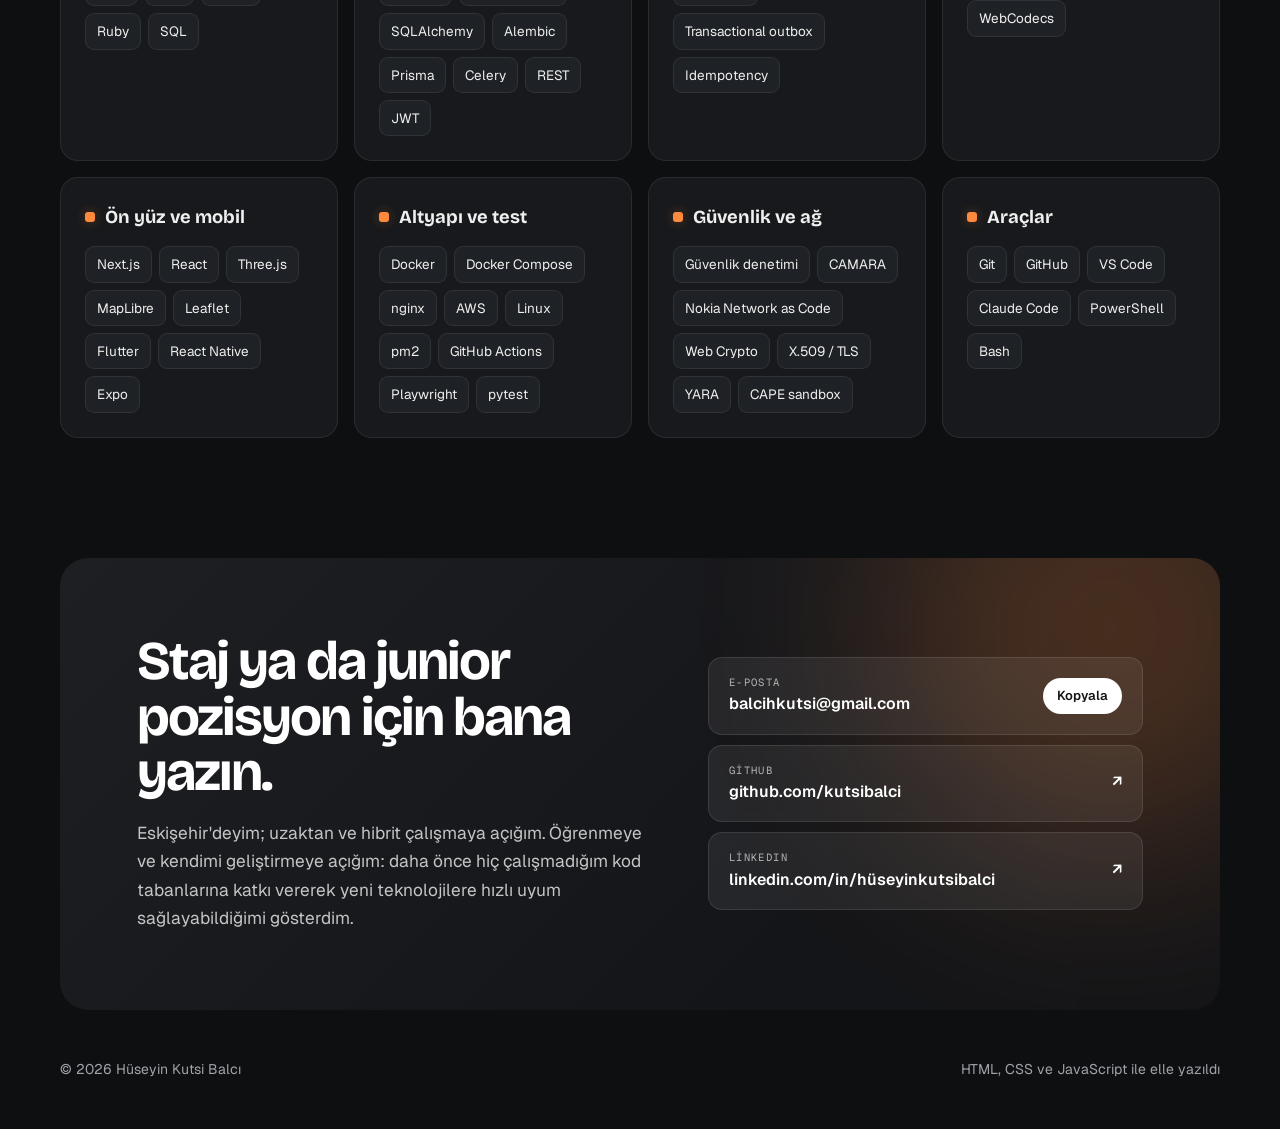
==== commit 97619be9: "Logo: Katmanlar (navbar ve sekme simgesi); logo seçenekleri kaldırıldı Co-Authored-By: Claude Opus 5" ====
--- a/index.html
+++ b/index.html
@@ -9,7 +9,7 @@
 <meta property="og:description" content="Canlı eğitim platformu, hackathonda ilk 10'a giren ajan, şarj rotası planlayıcısı ve 3D eğitim simülasyonu.">
 <meta property="og:image" content="https://kutsibalci.github.io/img/hs-1.webp">
 <meta name="theme-color" content="#0e0f11">
-<link rel="icon" type="image/svg+xml" href="img/logo.svg">
+<link rel="icon" type="image/svg+xml" href="img/logo.svg?v=2">
 <script>
   // Tema, sayfa çizilmeden önce uygulanır (yanıp sönmesin diye)
   (function () {
@@ -22,7 +22,7 @@
 <link rel="preconnect" href="https://fonts.googleapis.com">
 <link rel="preconnect" href="https://fonts.gstatic.com" crossorigin>
 <link rel="stylesheet" href="https://fonts.googleapis.com/css2?family=Bricolage+Grotesque:opsz,wght@12..96,600;12..96,700&family=Geist:wght@400;500;600&family=Geist+Mono:wght@400;500&display=swap">
-<link rel="stylesheet" href="style.css?v=20261025c">
+<link rel="stylesheet" href="style.css?v=20261025d">
 </head>
 <body>
 
@@ -33,7 +33,7 @@
 <header class="topbar">
   <div class="wrap">
     <a class="brand" href="#top" aria-label="Başa dön">
-      <svg class="logo" viewBox="0 0 48 48" aria-hidden="true"><rect x="2" y="2" width="44" height="44" rx="12" fill="#e9edf9"/><path d="M14 13v22M14 24l13-11M19 20l9 15" stroke="#0a1228" stroke-width="3.6" fill="none" stroke-linecap="round" stroke-linejoin="round"/><path class="sig1" d="M33 17a10 10 0 0 1 0 14" stroke="#5b7cff" stroke-width="2.6" fill="none" stroke-linecap="round"/><path class="sig2" d="M37 13a16 16 0 0 1 0 22" stroke="#5b7cff" stroke-width="2.6" fill="none" stroke-linecap="round"/></svg>
+      <svg class="logo" viewBox="0 0 64 64" aria-hidden="true"><rect width="64" height="64" rx="16" fill="#17191c"/><path d="M32 40.5 14 31.5l18-9 18 9z" fill="#f2f2f0" fill-opacity=".25"/><path d="M32 45 14 36" fill="none" stroke="#f2f2f0" stroke-opacity=".45" stroke-width="2.6" stroke-linecap="round"/><path d="M32 45 50 36" fill="none" stroke="#f2f2f0" stroke-opacity=".45" stroke-width="2.6" stroke-linecap="round"/><path d="M32 33.5 14 24.5l18-9 18 9z" fill="#ff8a3d"/><path d="M32 40.5 14 31.5M32 40.5 50 31.5" fill="none" stroke="#f2f2f0" stroke-opacity=".8" stroke-width="2.6" stroke-linecap="round"/></svg>
       <span class="brand-text"><b>Hüseyin Kutsi Balcı</b><small>Backend Geliştirici</small></span>
     </a>
     <nav class="nav" id="nav" aria-label="Bölümler">
@@ -551,6 +551,6 @@
   <p id="lb-cap"></p>
 </div>
 
-<script src="script.js?v=20261025c"></script>
+<script src="script.js?v=20261025d"></script>
 </body>
 </html>
--- a/style.css
+++ b/style.css
@@ -1414,3 +1414,12 @@
 :root[data-theme="light"] .ribbon { background: #a3461b; color: #f4f5f7; }
 :root[data-theme="light"] .brand .logo rect { fill: #161b22; }
 :root[data-theme="light"] .contact { background: linear-gradient(135deg, #1e242c, #12161b 70%); }
+
+/* ===== Logo: Katmanlar ===== */
+.brand .logo .sig1, .brand .logo .sig2 { animation: none; }
+.brand .logo { filter: drop-shadow(0 6px 14px rgba(0,0,0,0.35)); }
+.brand .logo path:nth-of-type(4) { transform-box: fill-box; transform-origin: center; transition: transform 0.4s var(--ease); }
+.brand:hover .logo path:nth-of-type(4) { transform: translateY(-2px); }
+.brand:hover .logo { transform: none; }
+:root[data-theme="light"] .brand .logo rect { fill: #161b22; }
+:root[data-theme="light"] .brand .logo path:first-of-type { stroke: none; }
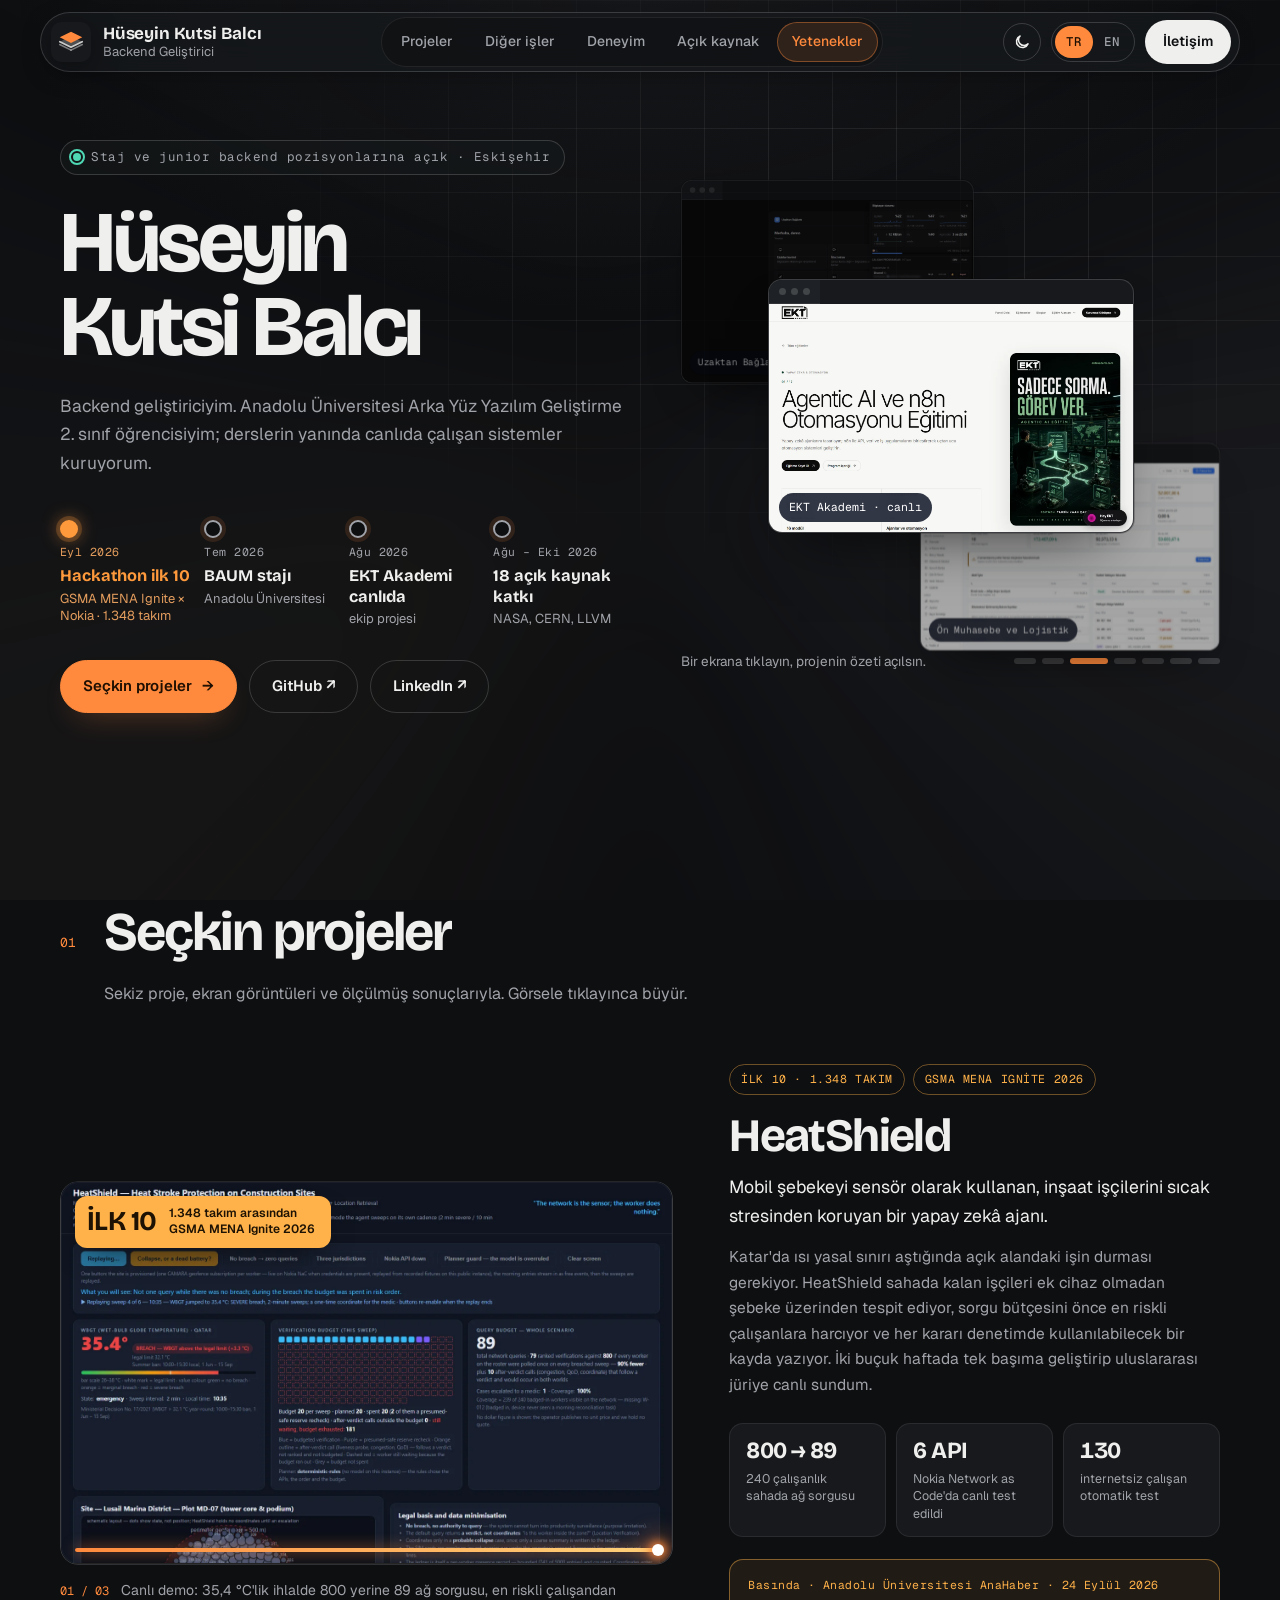
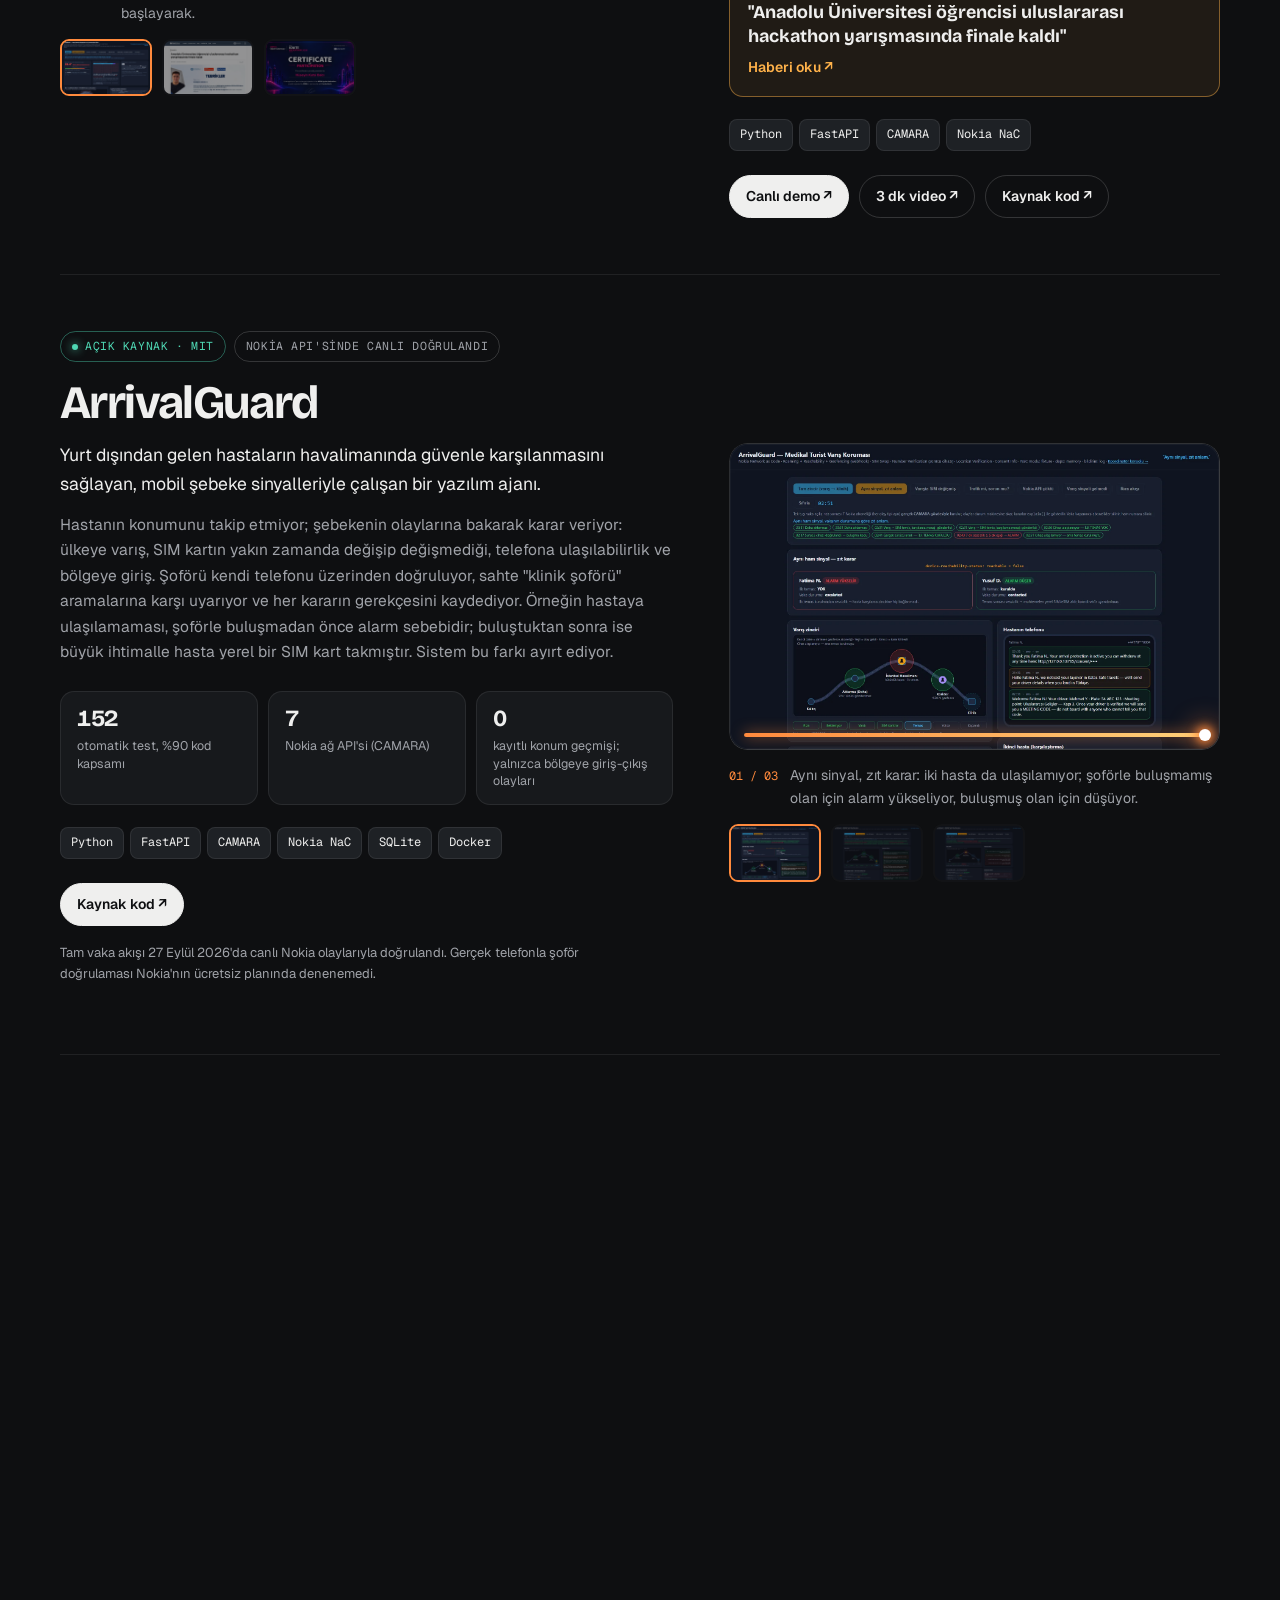
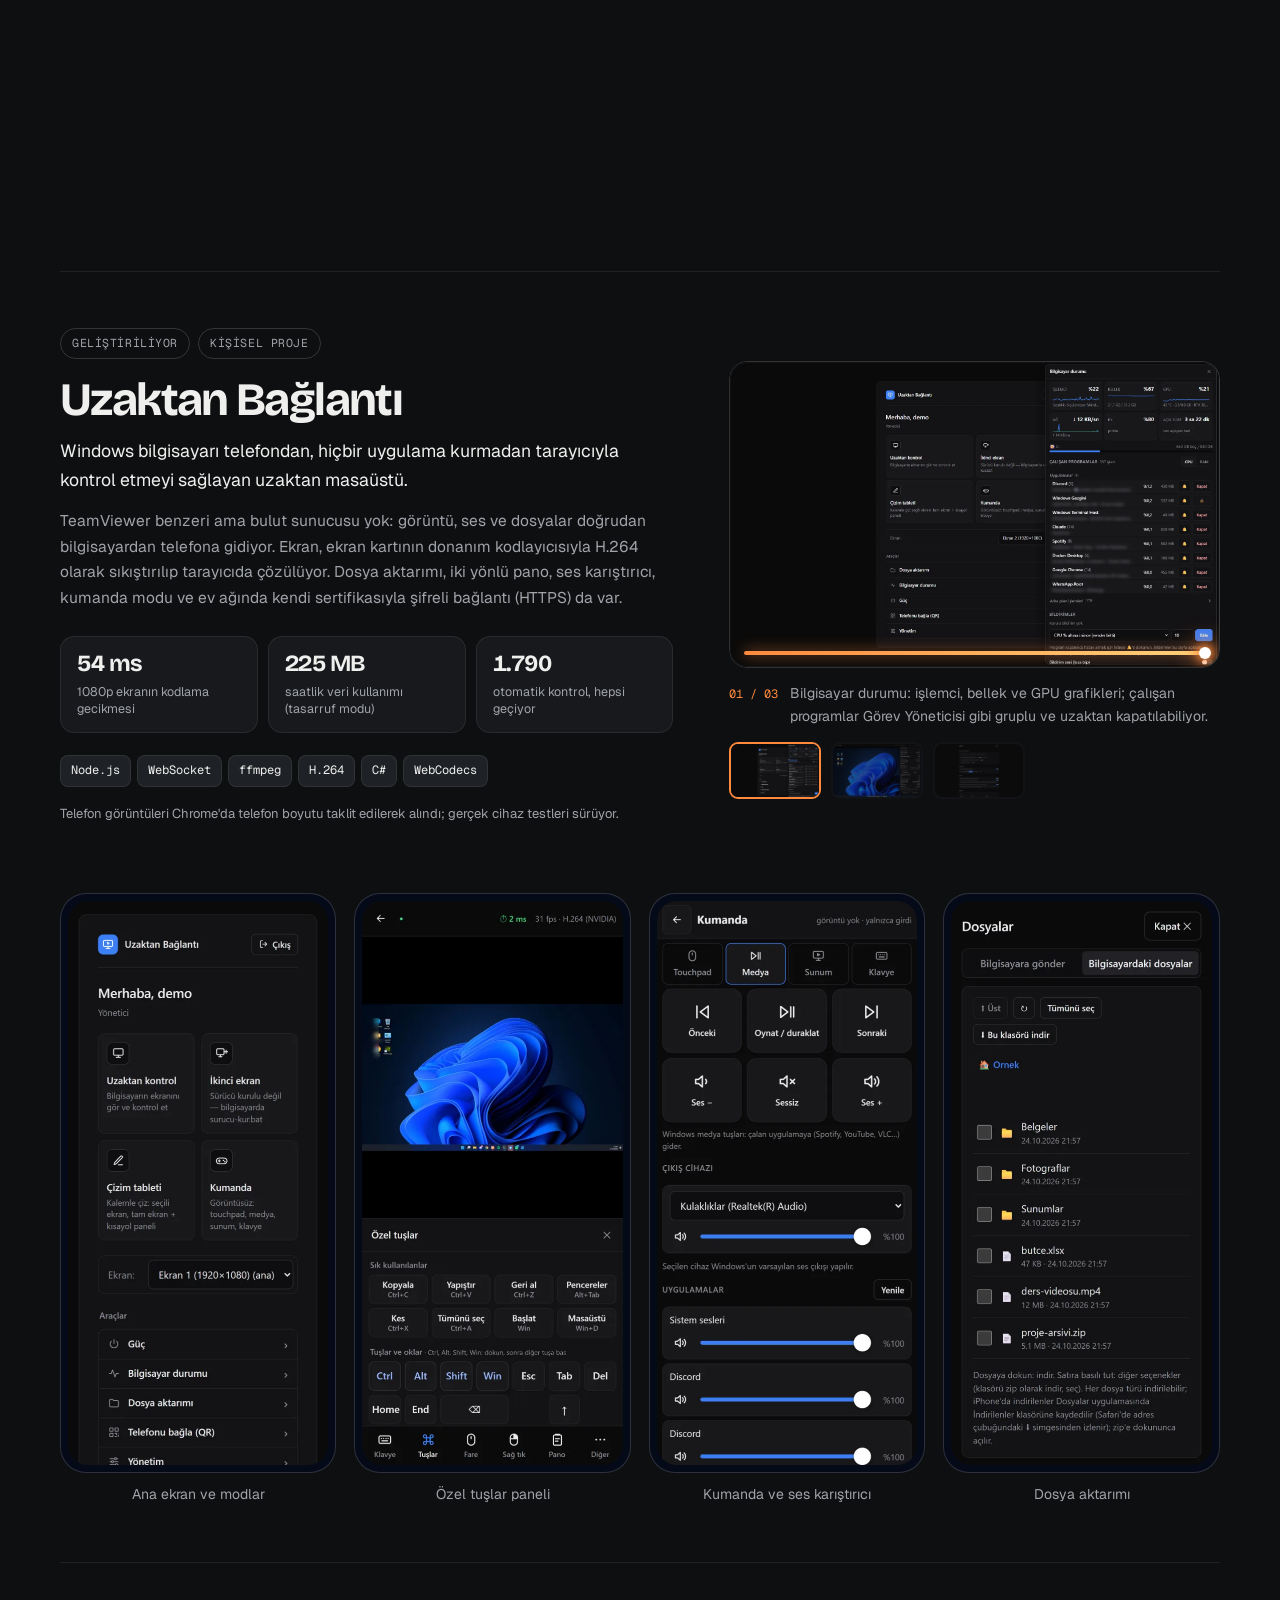
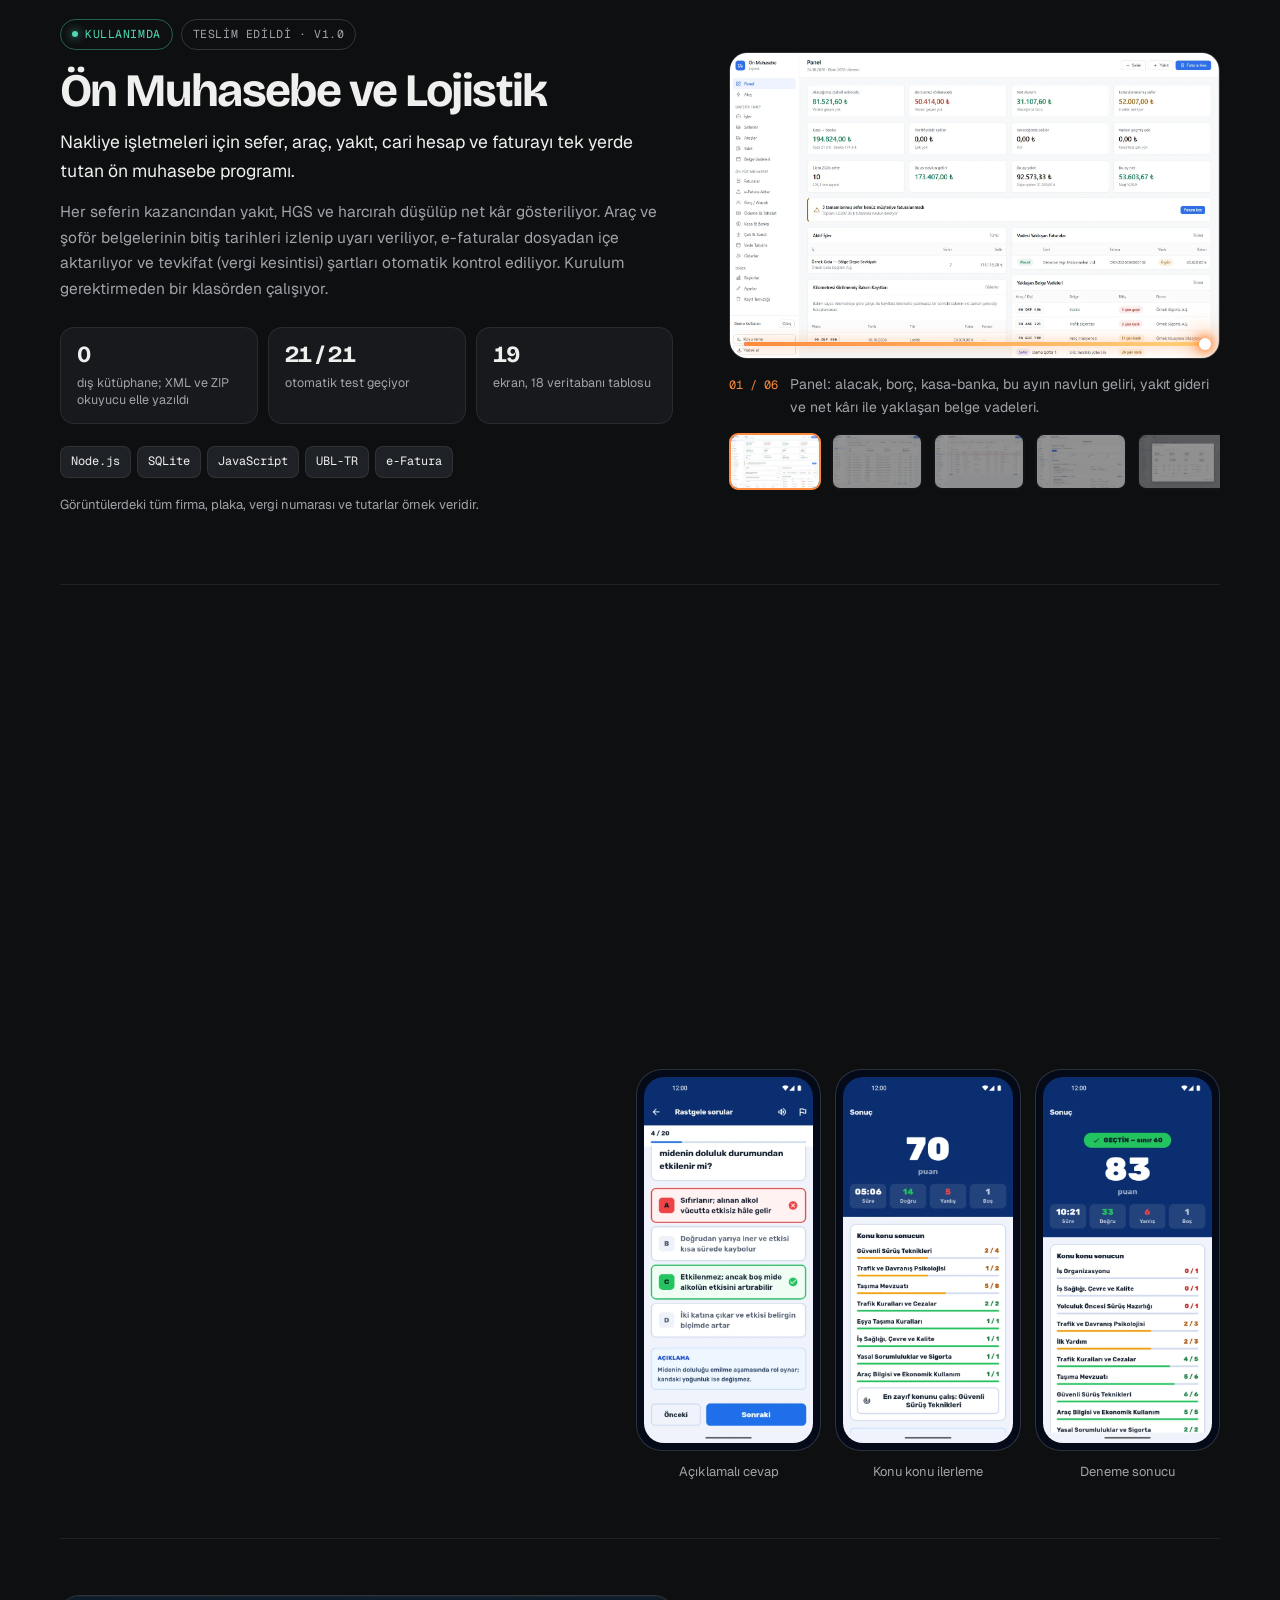
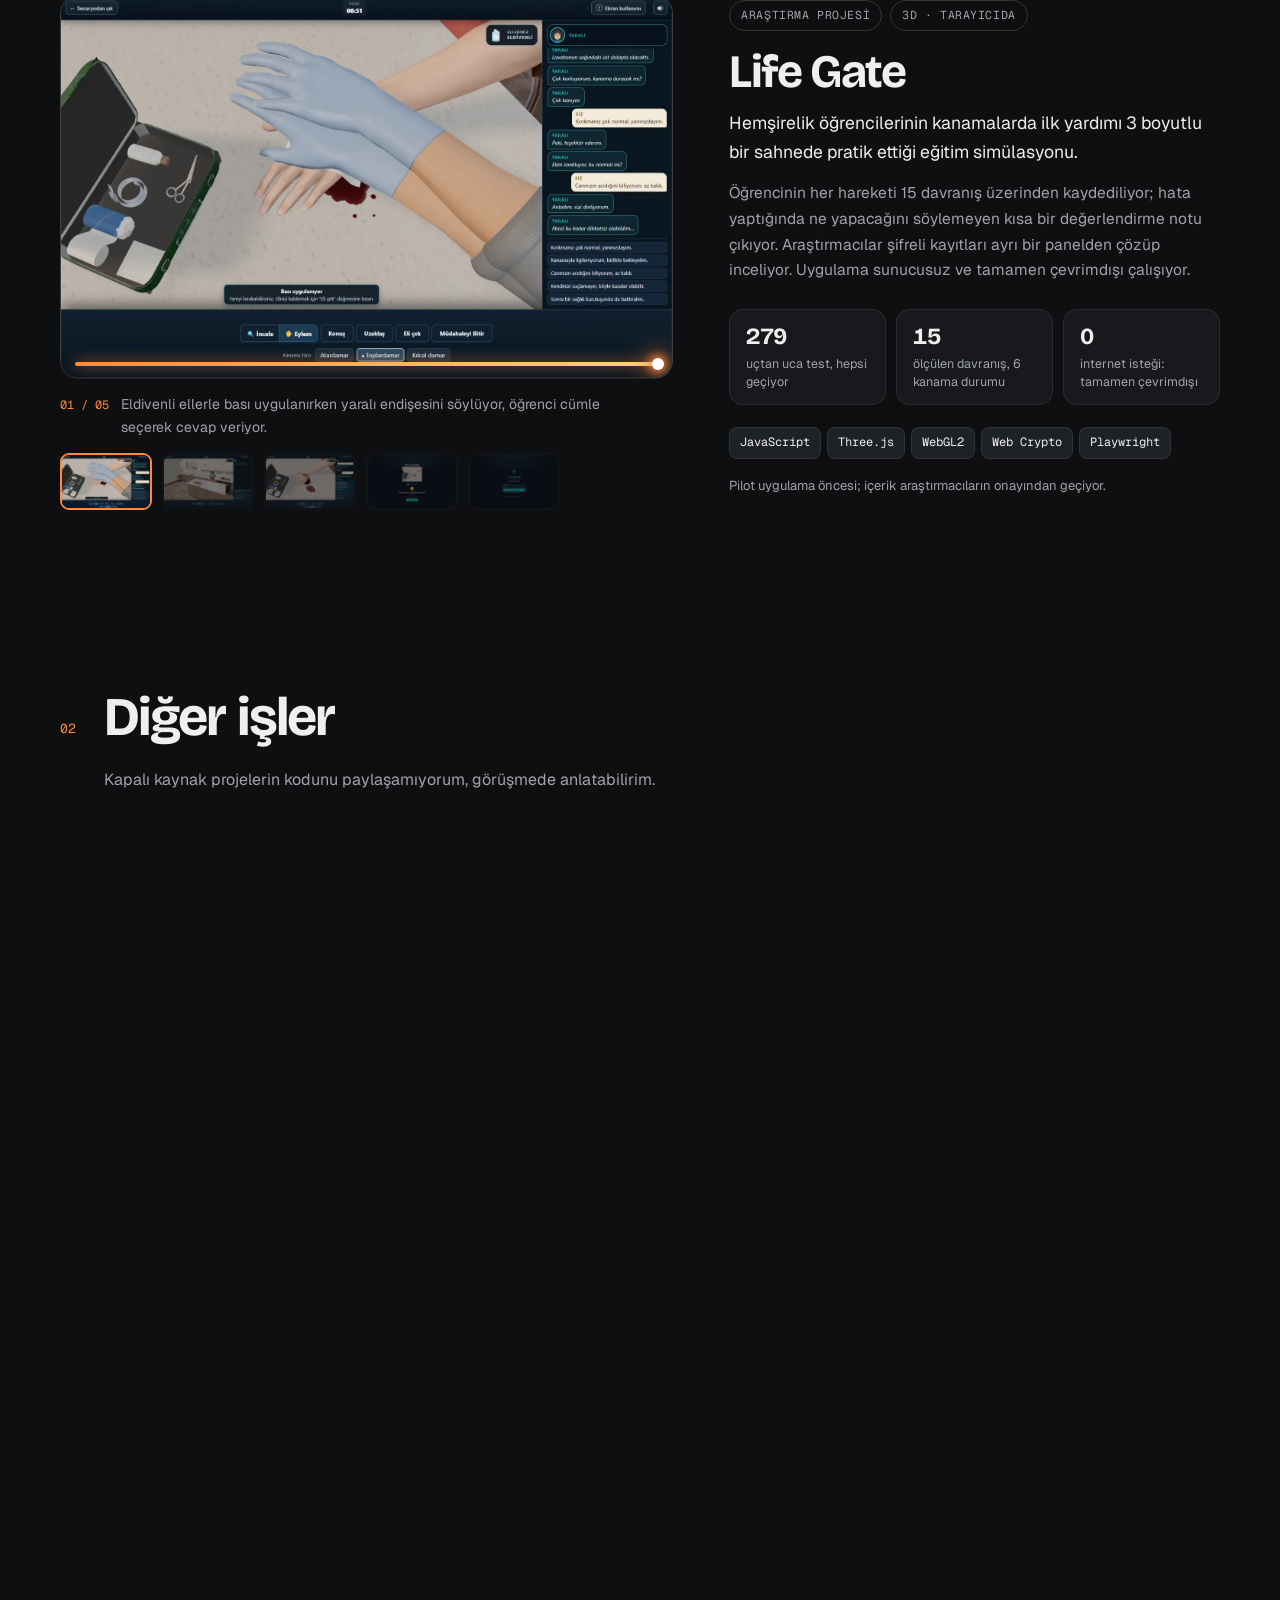
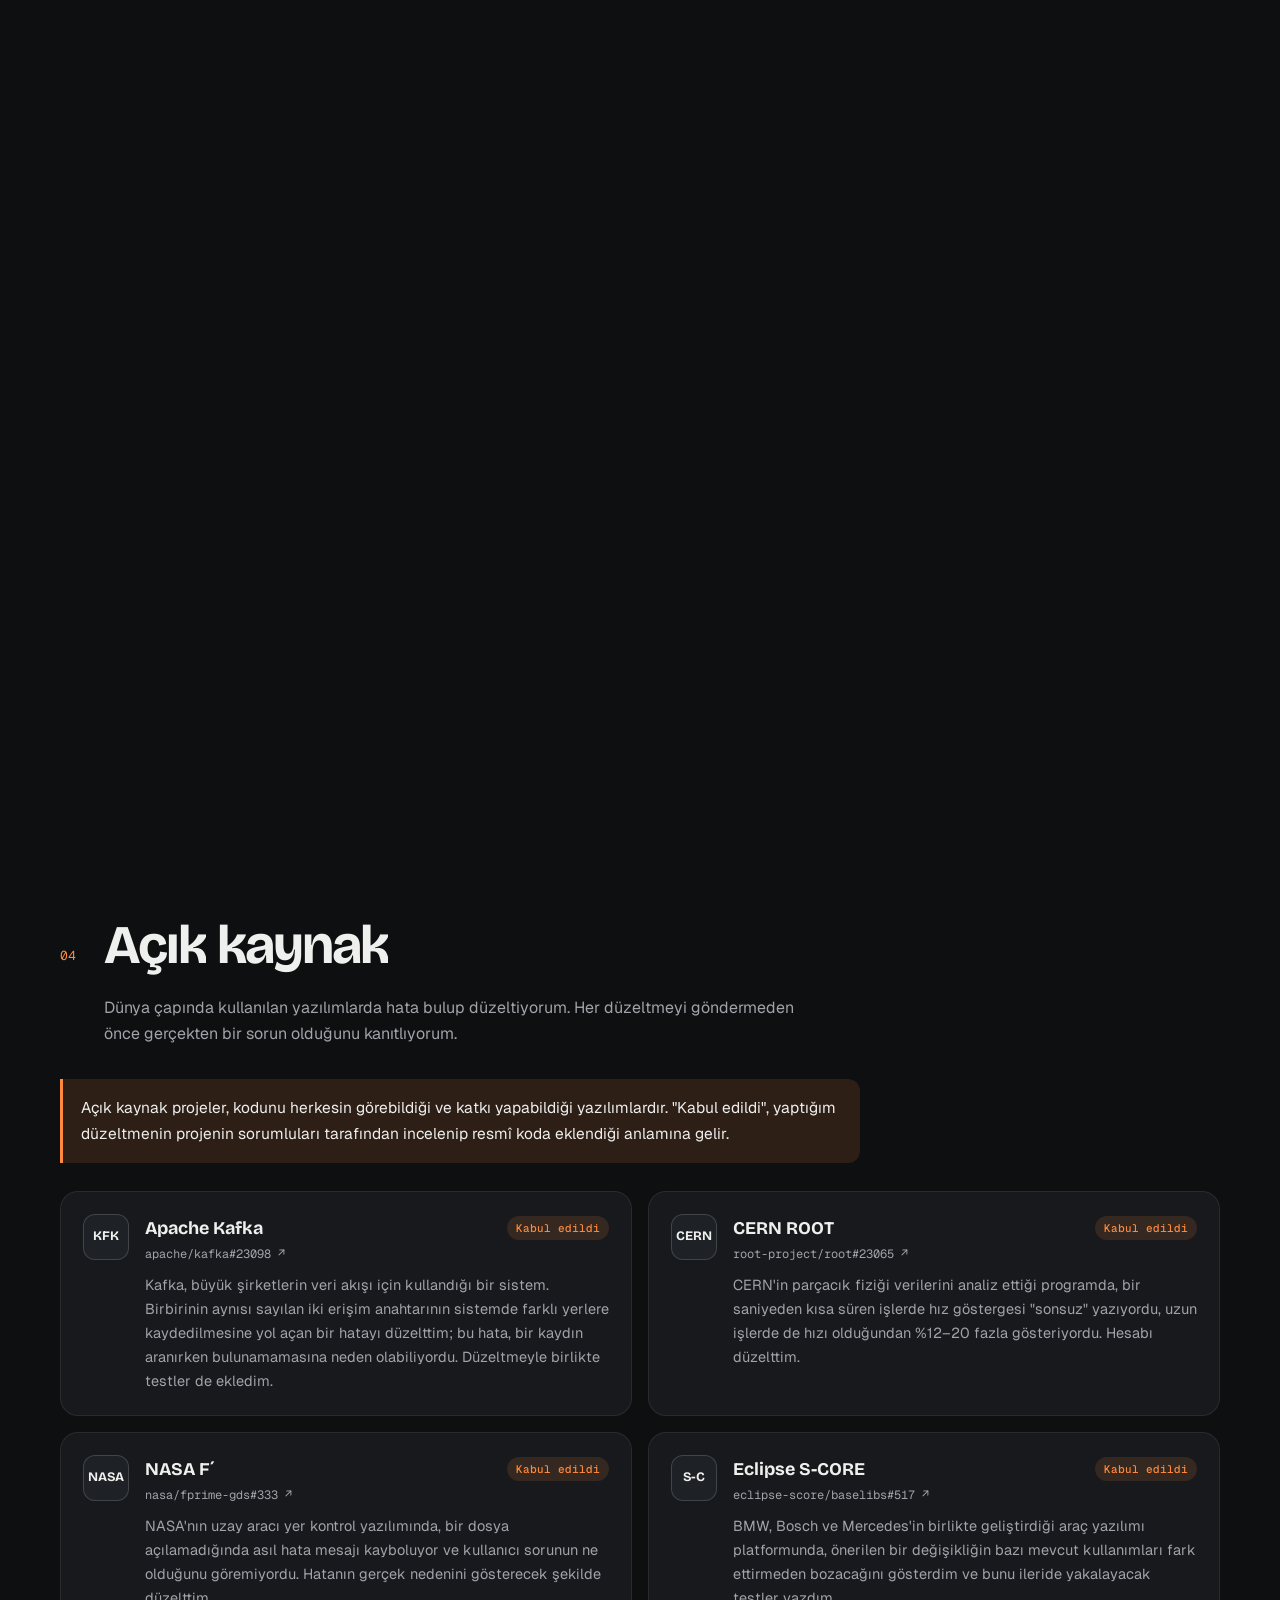
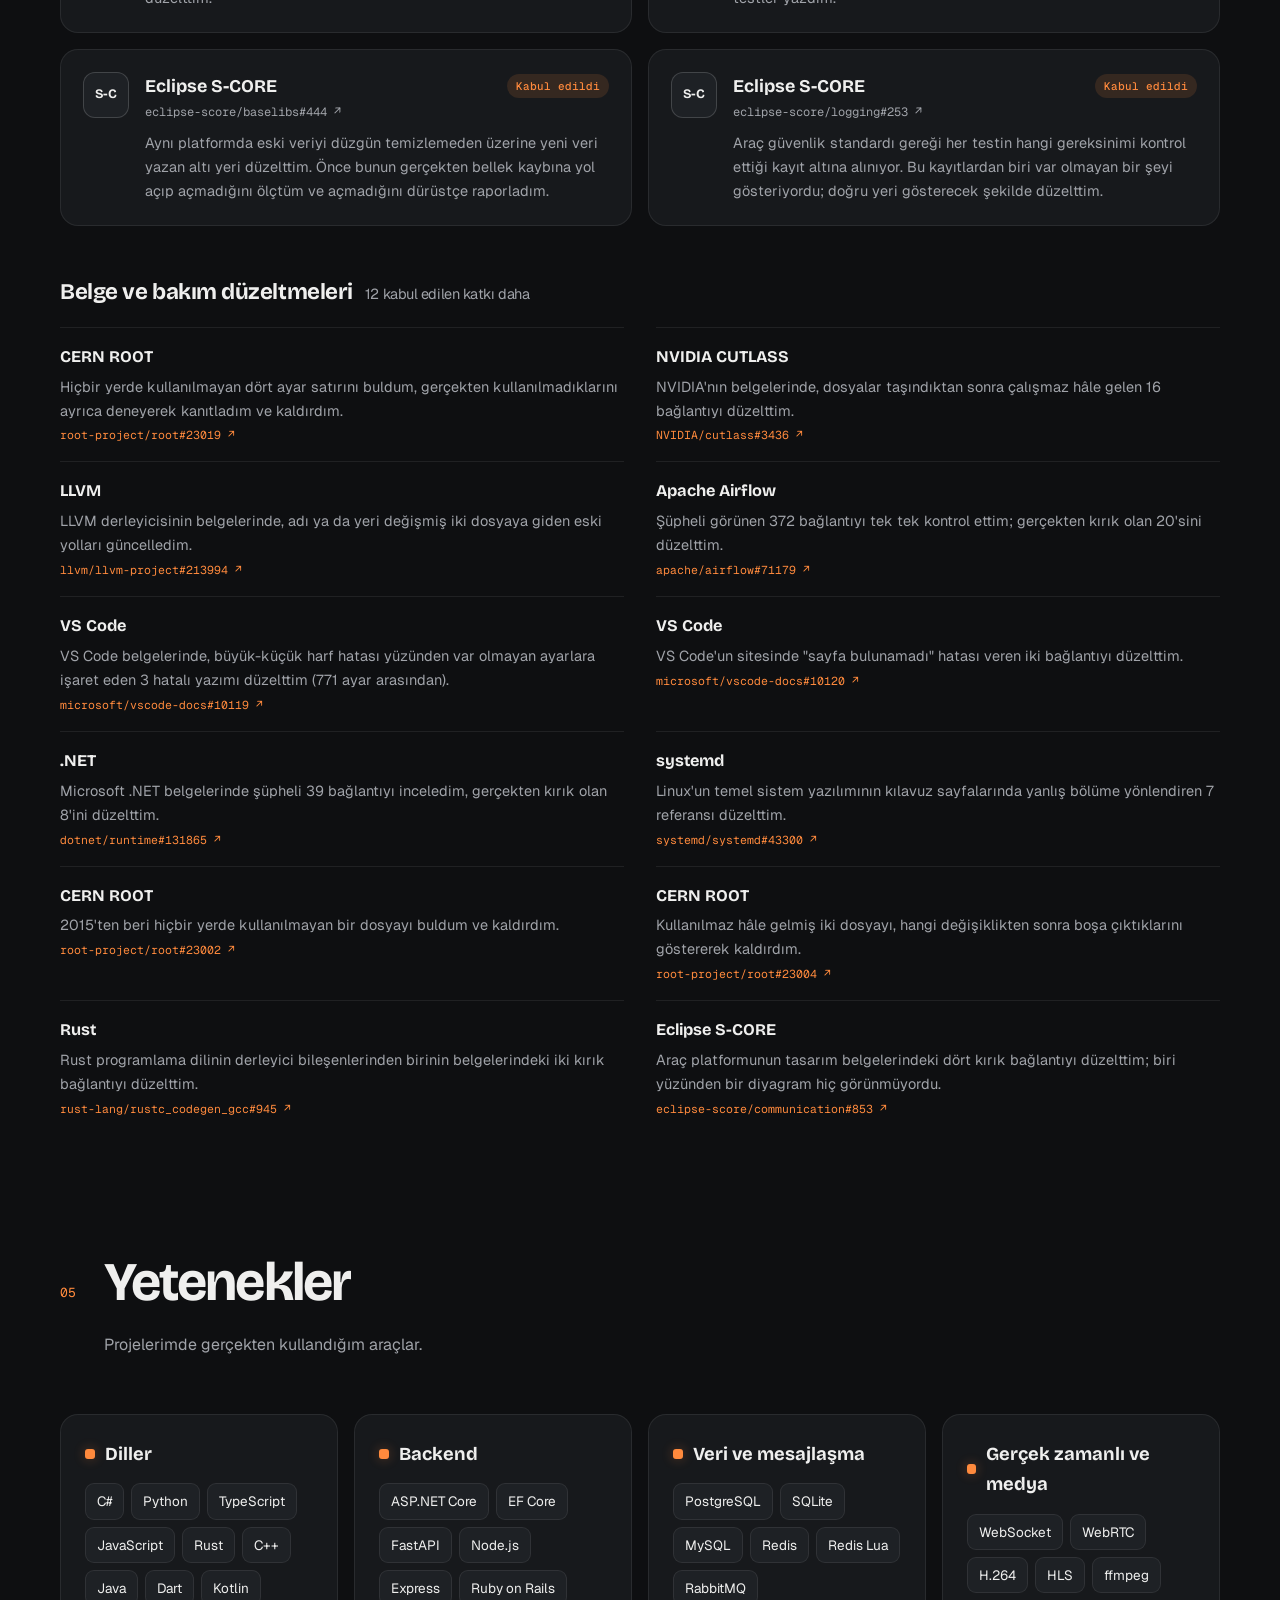
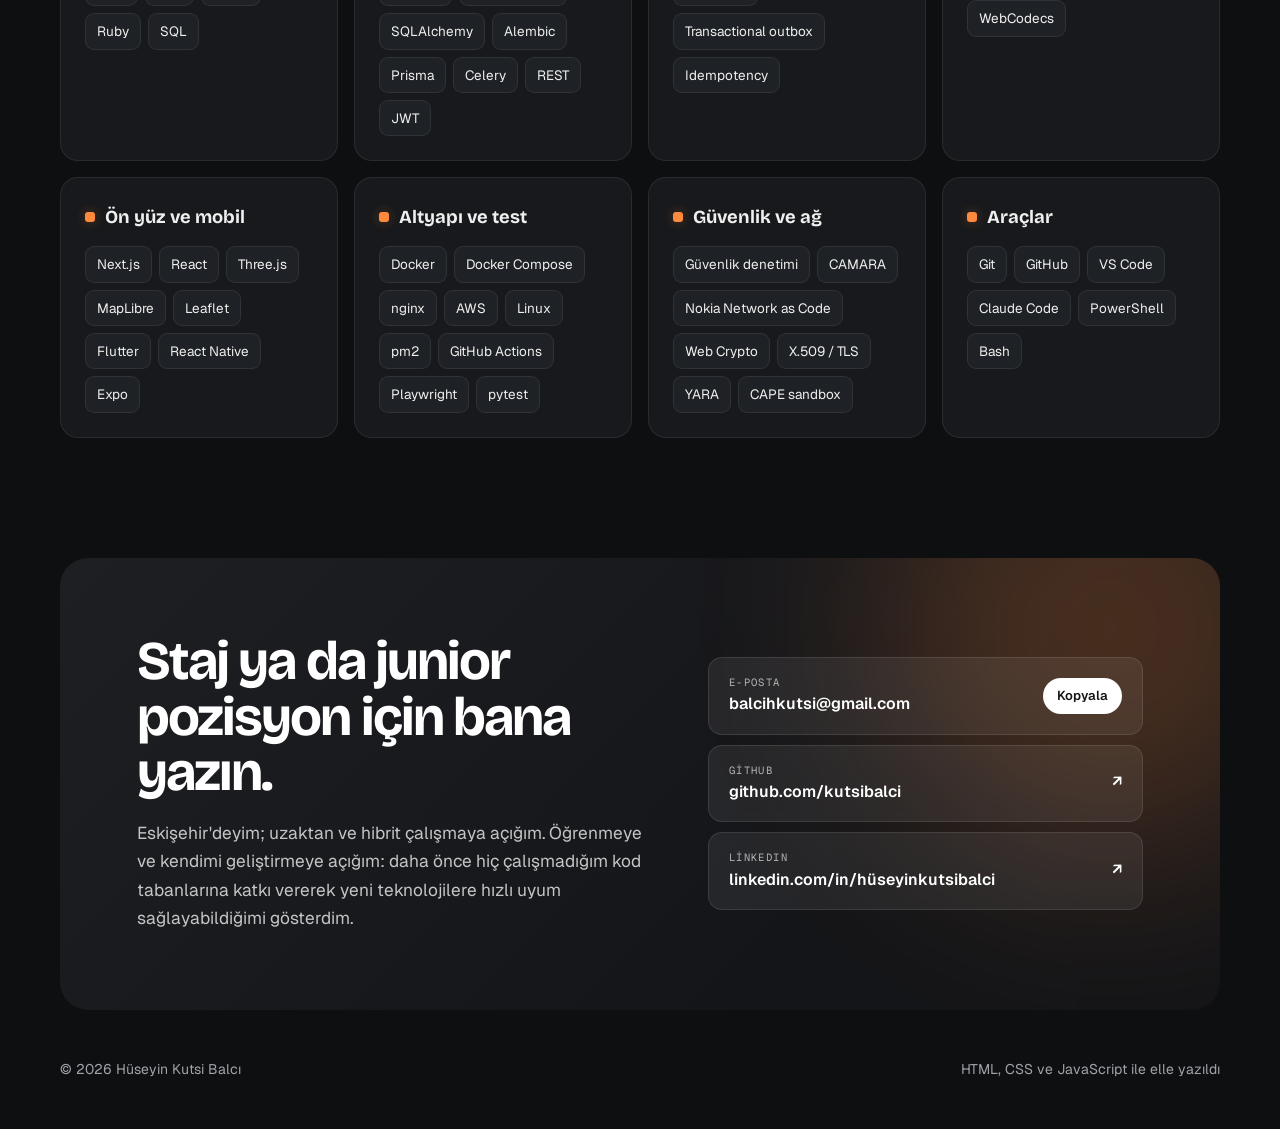
==== commit 2b2e90cd: "Kullanılmayan CSS kuralları temizlendi, README eklendi Co-Authored-By: Claude Opus 5.5 <noreply@anth" ====
--- a/index.html
+++ b/index.html
@@ -22,7 +22,7 @@
 <link rel="preconnect" href="https://fonts.googleapis.com">
 <link rel="preconnect" href="https://fonts.gstatic.com" crossorigin>
 <link rel="stylesheet" href="https://fonts.googleapis.com/css2?family=Bricolage+Grotesque:opsz,wght@12..96,600;12..96,700&family=Geist:wght@400;500;600&family=Geist+Mono:wght@400;500&display=swap">
-<link rel="stylesheet" href="style.css?v=20261025d">
+<link rel="stylesheet" href="style.css?v=20261025e">
 </head>
 <body>
 
@@ -551,6 +551,6 @@
   <p id="lb-cap"></p>
 </div>
 
-<script src="script.js?v=20261025d"></script>
+<script src="script.js?v=20261025e"></script>
 </body>
 </html>
--- a/style.css
+++ b/style.css
@@ -99,19 +99,6 @@
 }
 .topbar .wrap { display: flex; align-items: center; gap: 20px; min-height: 72px; }
 .brand { display: flex; align-items: center; gap: 12px; text-decoration: none; }
-.mark {
-  display: grid;
-  place-items: center;
-  width: 38px;
-  height: 38px;
-  border-radius: 11px;
-  background: linear-gradient(140deg, var(--accent), #3b5bdb);
-  color: #fff;
-  font-family: var(--display);
-  font-weight: 700;
-  font-size: 15px;
-  box-shadow: 0 8px 20px -8px var(--glow);
-}
 .brand-text { display: grid; line-height: 1.15; }
 .brand-text b { font-family: var(--display); font-size: 16px; font-weight: 700; }
 .brand-text small { font-family: var(--mono); font-size: 10.5px; letter-spacing: 0.16em; color: var(--muted); text-transform: uppercase; }
@@ -239,15 +226,6 @@
   margin: 26px 0 0;
   text-wrap: balance;
 }
-.tagline {
-  font-family: var(--display);
-  font-weight: 600;
-  font-size: clamp(1.25rem, 2.6vw, 1.9rem);
-  line-height: 1.25;
-  letter-spacing: -0.02em;
-  margin: 18px 0 0;
-  color: var(--muted);
-}
 .rotator { display: grid; justify-items: start; overflow: hidden; height: 1.25em; }
 .rotator span {
   grid-area: 1 / 1;
@@ -305,50 +283,9 @@
   color: #fff;
   backdrop-filter: blur(6px);
 }
-.shot.s1 { width: 70%; right: 0; top: 0; z-index: 1; animation: float1 9s ease-in-out infinite; }
-.shot.s3 { width: 54%; left: 0; top: 30%; z-index: 2; animation: float1 11s ease-in-out infinite reverse; }
-.shot.s2 { width: 60%; right: 4%; bottom: 0; z-index: 3; animation: float2 10s ease-in-out infinite; }
 @keyframes float1 { 50% { translate: 0 -10px; } }
-@keyframes float2 { 50% { translate: 0 10px; } }
-
-/* Sayılar */
-.stats {
-  position: relative;
-  display: grid;
-  grid-template-columns: repeat(4, minmax(0, 1fr));
-  margin-top: 72px;
-  border-top: 1px solid var(--line);
-}
-.stat { padding: 24px 24px 4px 0; }
-.stat + .stat { padding-left: 24px; border-left: 1px solid var(--line); }
-.stat b {
-  display: block;
-  font-family: var(--display);
-  font-weight: 700;
-  font-size: clamp(2rem, 4vw, 2.9rem);
-  line-height: 1;
-  letter-spacing: -0.03em;
-  font-variant-numeric: tabular-nums;
-}
-.stat span { display: block; margin-top: 10px; font-size: 14px; color: var(--muted); line-height: 1.45; }
-
-/* Kayan şerit */
-.marquee {
-  border-block: 1px solid var(--line);
-  background: var(--bg-2);
-  overflow: hidden;
-  padding-block: 20px;
-}
-.marquee-label {
-  font-family: var(--mono);
-  font-size: 11.5px;
-  letter-spacing: 0.16em;
-  text-transform: uppercase;
-  color: var(--muted);
-  margin-bottom: 14px;
-}
+
 .track { display: flex; width: max-content; animation: scroll 38s linear infinite; }
-.marquee:hover .track { animation-play-state: paused; }
 .track ul { display: flex; gap: 56px; padding-right: 56px; margin: 0; list-style: none; padding-left: 0; }
 .track li {
   font-family: var(--display);
@@ -619,34 +556,6 @@
 .pr strong em { font-style: normal; font-family: var(--mono); font-size: 11px; font-weight: 500; color: #b49bff; background: rgba(150, 110, 255, 0.14); padding: 3px 9px; border-radius: 999px; align-self: center; }
 .pr code { display: block; margin-top: 2px; font-size: 12px; color: var(--muted); overflow-wrap: anywhere; }
 .pr p { margin: 8px 0 0; font-size: 14.5px; color: var(--muted); }
-.sweeps { margin-top: 16px; border-radius: var(--r); border: 1px solid var(--line); background: var(--surface); }
-.sweeps summary {
-  cursor: pointer;
-  list-style: none;
-  display: flex;
-  align-items: center;
-  gap: 14px;
-  padding: 20px 22px;
-  font-family: var(--display);
-  font-weight: 600;
-  font-size: 1.1rem;
-}
-.sweeps summary::-webkit-details-marker { display: none; }
-.sweeps summary span { font-family: var(--body); font-weight: 400; font-size: 14.5px; color: var(--muted); }
-.sweeps summary::after {
-  content: "Listeyi aç +";
-  margin-left: auto;
-  flex: none;
-  font-family: var(--body);
-  font-size: 13.5px;
-  font-weight: 600;
-  padding: 7px 14px;
-  border-radius: 999px;
-  border: 1px solid var(--line-strong);
-}
-.sweeps[open] summary::after { content: "Kapat −"; }
-.sweeps summary:hover::after { border-color: var(--accent); }
-.table-scroll { overflow-x: auto; padding: 0 22px 18px; }
 table { width: 100%; border-collapse: collapse; font-size: 14.5px; }
 td { padding: 12px 0; border-top: 1px solid var(--line); vertical-align: top; }
 td:first-child { font-family: var(--mono); font-size: 12.5px; white-space: nowrap; padding-right: 24px; }
@@ -793,9 +702,6 @@
 }
 @media (max-width: 640px) {
   .hero { padding-top: calc(112px + env(safe-area-inset-top, 0px)); }
-  .stats { grid-template-columns: 1fr 1fr; }
-  .stat:nth-child(3) { padding-left: 0; border-left: 0; }
-  .stat:nth-child(n + 3) { border-top: 1px solid var(--line); }
   .metrics { grid-template-columns: 1fr; }
   .works, .prs, .skills { grid-template-columns: 1fr; }
   .work.wide { grid-column: auto; }
@@ -914,11 +820,7 @@
   --shadow: 0 24px 50px -30px rgba(10, 19, 48, 0.45);
 }
 :root[data-theme="light"] .hero::before { opacity: 0.6; }
-:root[data-theme="light"] .metric,
-:root[data-theme="light"] .work,
-:root[data-theme="light"] .pr,
-:root[data-theme="light"] .skill,
-:root[data-theme="light"] .sweeps { box-shadow: 0 1px 0 rgba(10, 19, 48, 0.04), 0 10px 24px -18px rgba(10, 19, 48, 0.35); }
+:root[data-theme="light"] .metric, :root[data-theme="light"] .work, :root[data-theme="light"] .pr, :root[data-theme="light"] .skill { box-shadow: 0 1px 0 rgba(10, 19, 48, 0.04), 0 10px 24px -18px rgba(10, 19, 48, 0.35); }
 :root[data-theme="light"] .ribbon { color: #fff; }
 :root[data-theme="light"] .badge { color: var(--muted); }
 :root[data-theme="light"] .chips li { color: var(--fg); }
@@ -984,14 +886,6 @@
 .sc-dots { display: flex; gap: 6px; }
 .sc-dots button { width: 22px; height: 6px; padding: 0; border: 0; border-radius: 999px; background: var(--line-strong); cursor: pointer; transition: background 0.3s ease, width 0.3s var(--ease); }
 .sc-dots button.on { width: 38px; background: var(--accent); }
-
-/* ===== Hakkımda bilgileri ===== */
-.facts { display: grid; grid-template-columns: repeat(3, minmax(0, 1fr)); margin-top: 64px; border-top: 1px solid var(--line); }
-.fact { padding: 20px 24px 20px 0; border-bottom: 1px solid var(--line); min-width: 0; }
-.fact:not(:nth-child(3n + 1)) { padding-left: 24px; border-left: 1px solid var(--line); }
-.fact small { display: block; font-family: var(--mono); font-size: 11.5px; letter-spacing: 0.12em; text-transform: uppercase; color: var(--muted); }
-.fact b { display: block; margin-top: 8px; font-family: var(--display); font-size: 1.15rem; font-weight: 600; line-height: 1.35; }
-.fact.hl b { color: var(--warm); }
 .timeline .org.warm { color: var(--warm); }
 
 /* ===== Proje özeti penceresi ===== */
@@ -1065,10 +959,6 @@
   .resp-grid { grid-template-columns: 1fr; }
 }
 @media (max-width: 640px) {
-  .facts { grid-template-columns: 1fr 1fr; }
-  .fact, .fact:not(:nth-child(3n + 1)) { padding: 16px 14px 16px 0; border-left: 0; }
-  .fact:nth-child(2n) { padding-left: 14px; border-left: 1px solid var(--line); }
-  .fact b { font-size: 1rem; }
   .collage .shot { width: 76%; }
 }
 @media (prefers-reduced-motion: reduce) {
@@ -1100,7 +990,6 @@
   transition: min-height 0.3s var(--ease), box-shadow 0.3s ease, background 0.3s ease;
 }
 .topbar.scrolled .wrap { min-height: 54px; background: color-mix(in srgb, var(--surface) 86%, transparent); box-shadow: 0 16px 40px -20px rgba(0, 0, 0, 0.75); }
-.topbar .mark { width: 38px; height: 38px; border-radius: 50%; }
 .nav { position: relative; margin: 0 auto; padding: 4px; gap: 2px; border-radius: 999px; background: color-mix(in srgb, var(--bg) 55%, transparent); border: 1px solid var(--line); }
 .nav a { position: relative; z-index: 1; padding: 8px 15px; font-size: 14px; font-weight: 500; }
 .nav a:hover { background: transparent; }
@@ -1129,7 +1018,6 @@
 }
 @media (max-width: 640px) {
   .topbar .wrap { padding: 0 6px 0 8px; gap: 6px; }
-  .topbar .mark { width: 34px; height: 34px; font-size: 13px; }
   .case.solo { grid-template-columns: 1fr; }
   .case.solo .phones.six { grid-template-columns: repeat(6, minmax(140px, 1fr)); overflow-x: auto; }
 }
@@ -1157,7 +1045,6 @@
 :root[data-theme="light"] .bg-anim i { opacity: 0.12; }
 :root[data-theme="light"] .bg-anim i:nth-child(2), :root[data-theme="light"] .bg-anim i:nth-child(3) { opacity: 0.08; }
 .hero .blob { opacity: 0.3; }
-.marquee { background: color-mix(in srgb, var(--bg-2) 80%, transparent); }
 @media (prefers-reduced-motion: reduce) {
   .bg-anim i, .bg-anim::after { animation: none !important; }
 }
@@ -1166,9 +1053,7 @@
 /* ===== Logo: Sinyal K ===== */
 .brand .logo { width: 40px; height: 40px; flex: none; filter: drop-shadow(0 6px 14px rgba(91, 124, 255, 0.35)); transition: transform 0.4s var(--ease); }
 .brand:hover .logo { transform: translateY(-1px) rotate(-4deg); }
-.brand .logo .sig1, .brand .logo .sig2 { animation: sig 2.8s ease-in-out infinite; }
-.brand .logo .sig2 { animation-delay: 0.35s; }
-@keyframes sig { 0%, 100% { opacity: 1; } 50% { opacity: 0.35; } }
+
 :root[data-theme="light"] .brand .logo rect { fill: #0b1430; }
 :root[data-theme="light"] .brand .logo path:first-of-type { stroke: #ffffff; }
 @media (max-width: 640px) { .brand .logo { width: 36px; height: 36px; } }
@@ -1340,7 +1225,6 @@
   .journey li { animation: none; }
 }
 
-
 /* ===== Renk paleti: antrasit + turuncu ===== */
 :root {
   --bg:#0e0f11; --bg-2:#131417; --surface:#17191c; --surface-2:#1e2125;
@@ -1355,7 +1239,6 @@
 .btn.primary, .lang a.on, .sc-dots button.on { color: #1f0f02; }
 :root[data-theme="light"] .btn.primary, :root[data-theme="light"] .lang a.on { color: #fff; }
 .brand .logo { filter: drop-shadow(0 6px 14px rgba(255,138,61,0.3)); }
-.brand .logo .sig1, .brand .logo .sig2 { stroke: var(--accent); }
 .bg-anim { background: radial-gradient(ellipse 70% 50% at 50% 0%, rgba(60,62,68,0.16), transparent 70%); }
 .bg-anim::before { background: conic-gradient(from 0deg at 50% 50%, transparent 0 16%, rgba(60,62,68,0.34) 26%, rgba(45,46,52,0.22) 38%, transparent 50%, rgba(70,58,48,0.24) 66%, rgba(60,62,68,0.14) 74%, transparent 84%); }
 .contact { background: linear-gradient(135deg, #1d1f23, #141518 70%); }
@@ -1414,9 +1297,6 @@
 :root[data-theme="light"] .ribbon { background: #a3461b; color: #f4f5f7; }
 :root[data-theme="light"] .brand .logo rect { fill: #161b22; }
 :root[data-theme="light"] .contact { background: linear-gradient(135deg, #1e242c, #12161b 70%); }
-
-/* ===== Logo: Katmanlar ===== */
-.brand .logo .sig1, .brand .logo .sig2 { animation: none; }
 .brand .logo { filter: drop-shadow(0 6px 14px rgba(0,0,0,0.35)); }
 .brand .logo path:nth-of-type(4) { transform-box: fill-box; transform-origin: center; transition: transform 0.4s var(--ease); }
 .brand:hover .logo path:nth-of-type(4) { transform: translateY(-2px); }
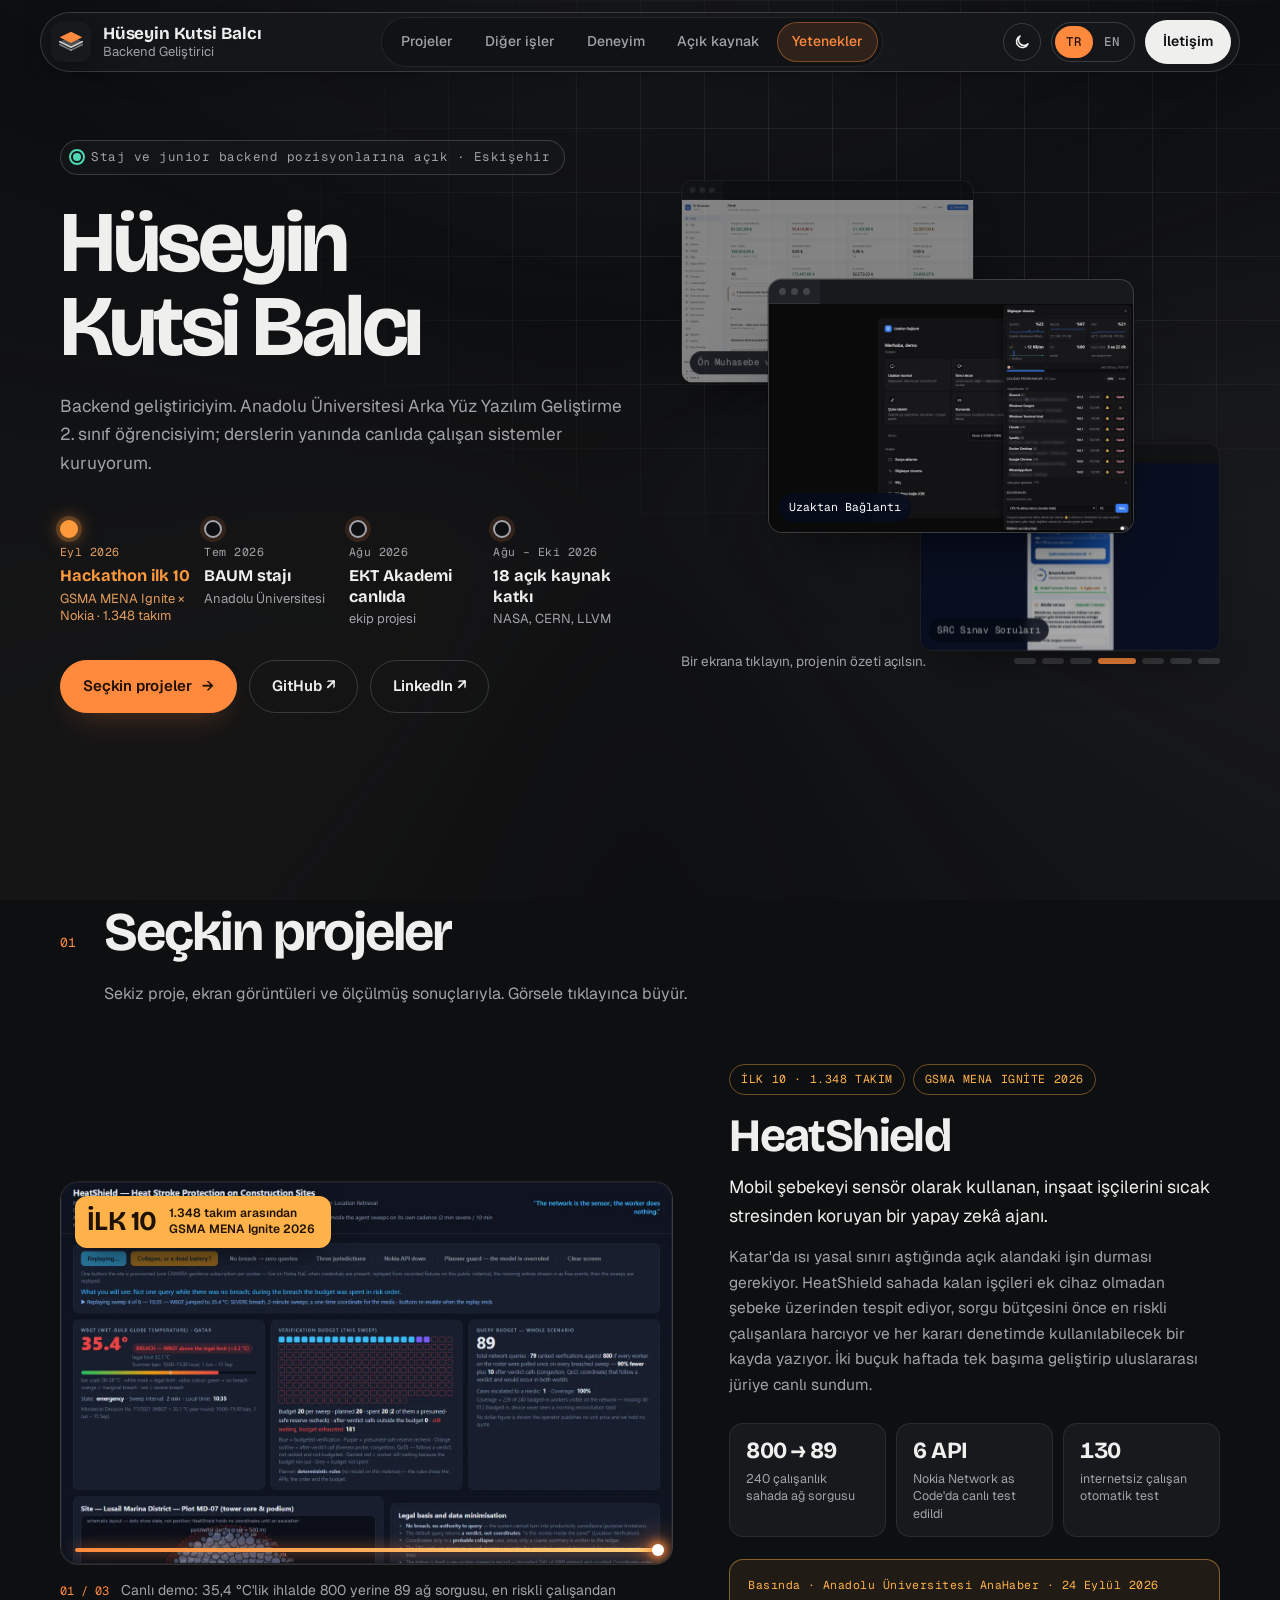
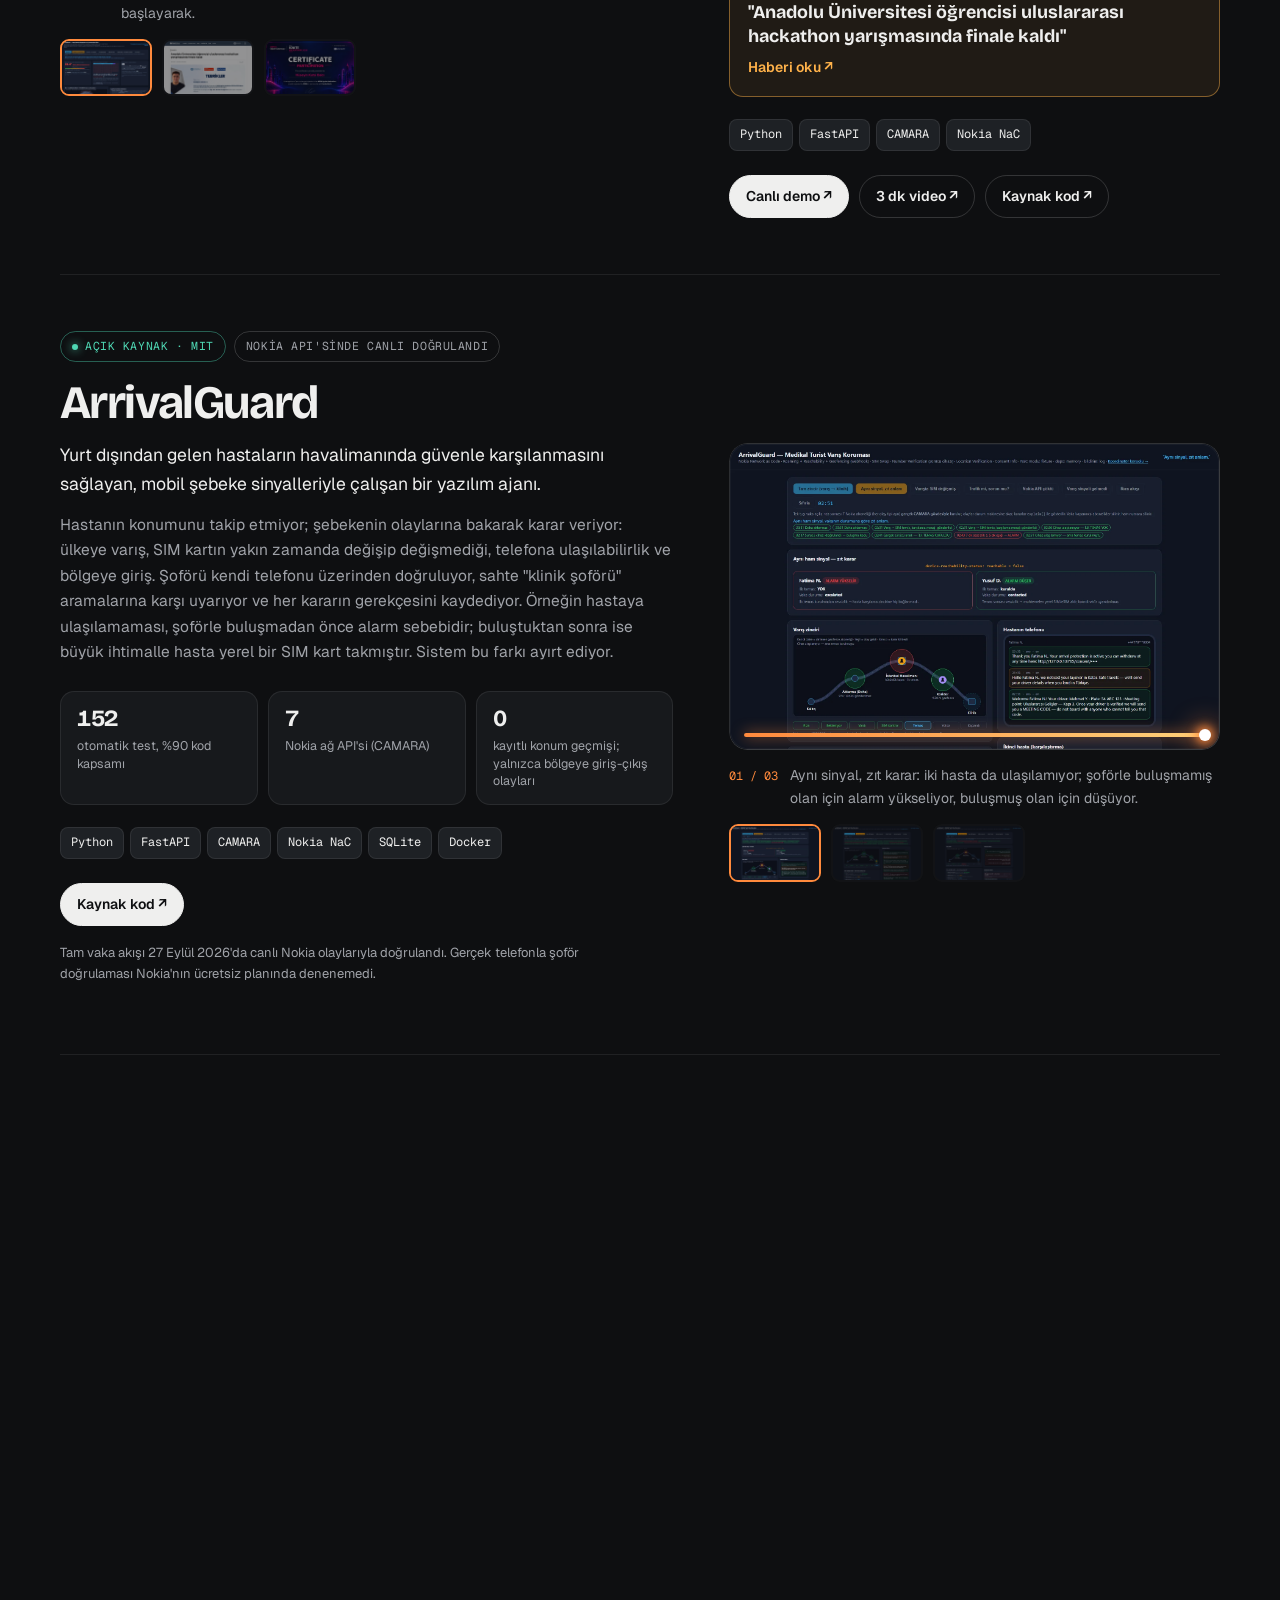
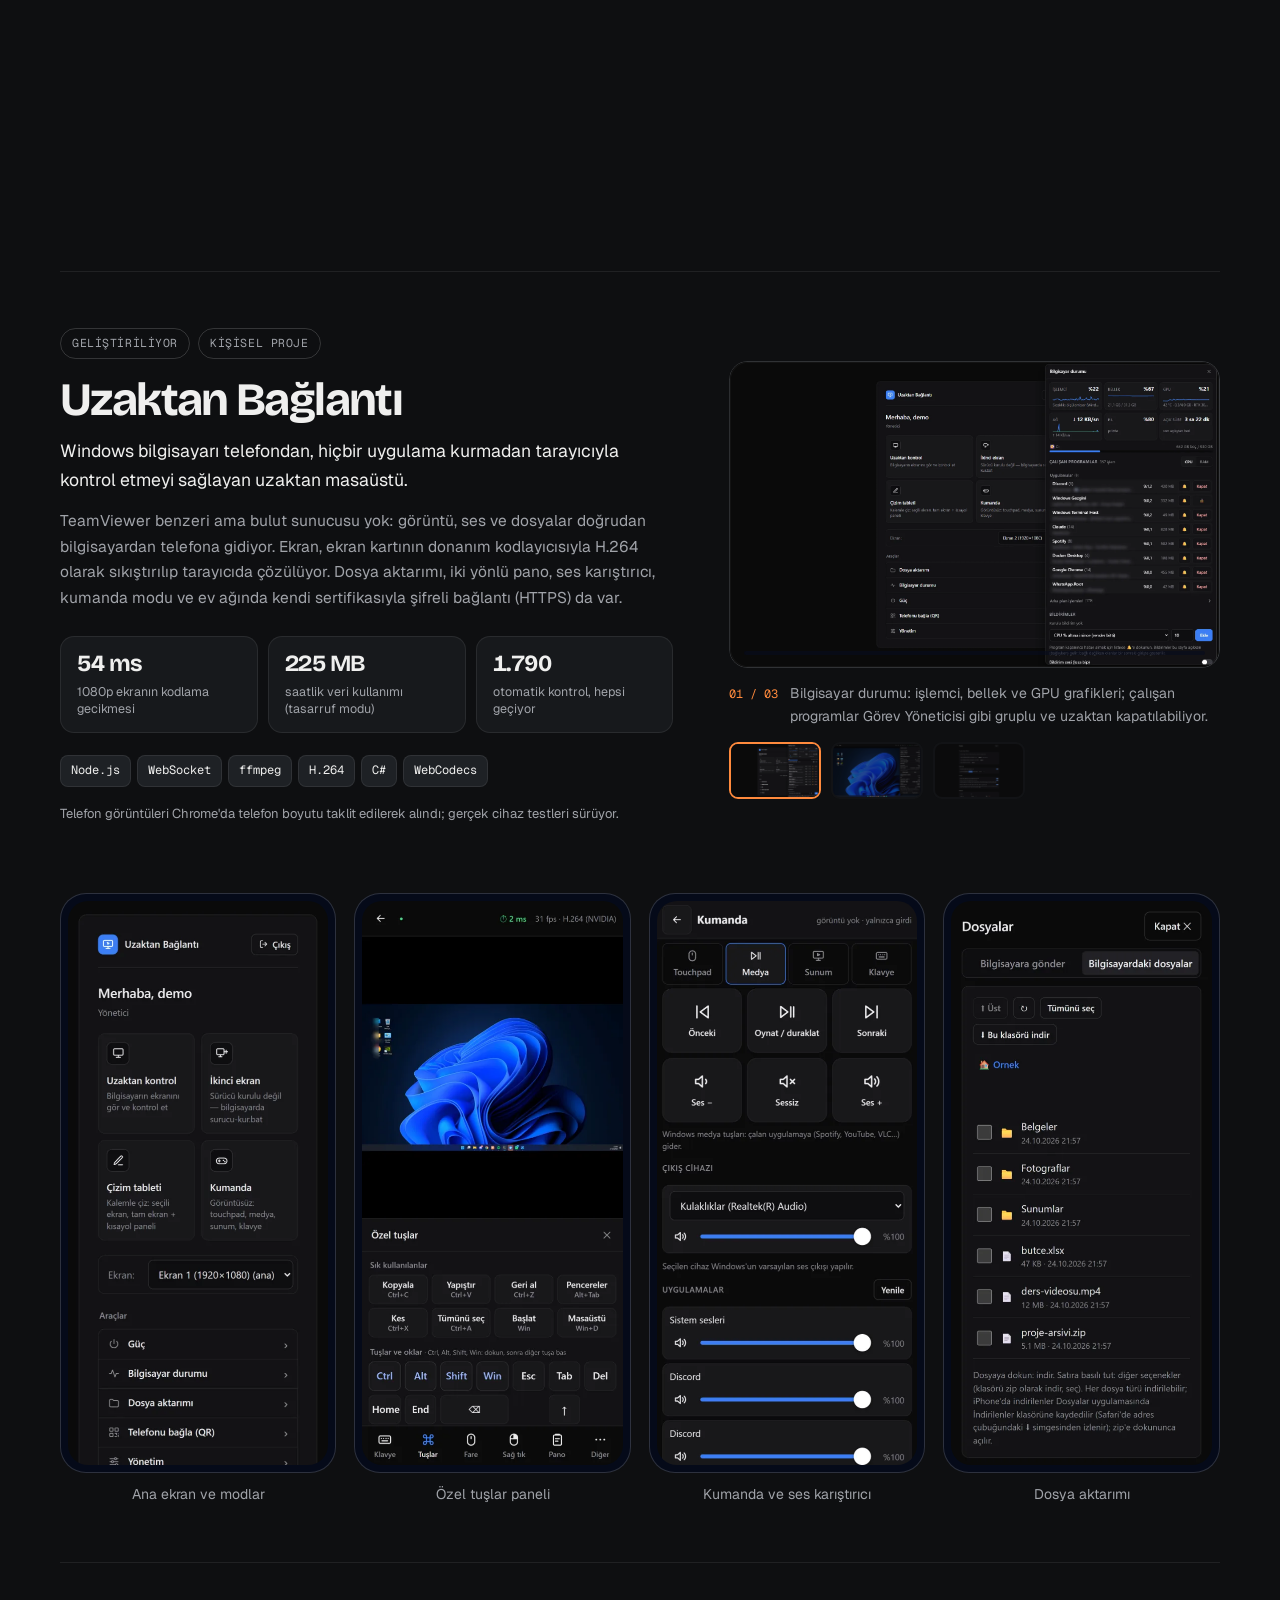
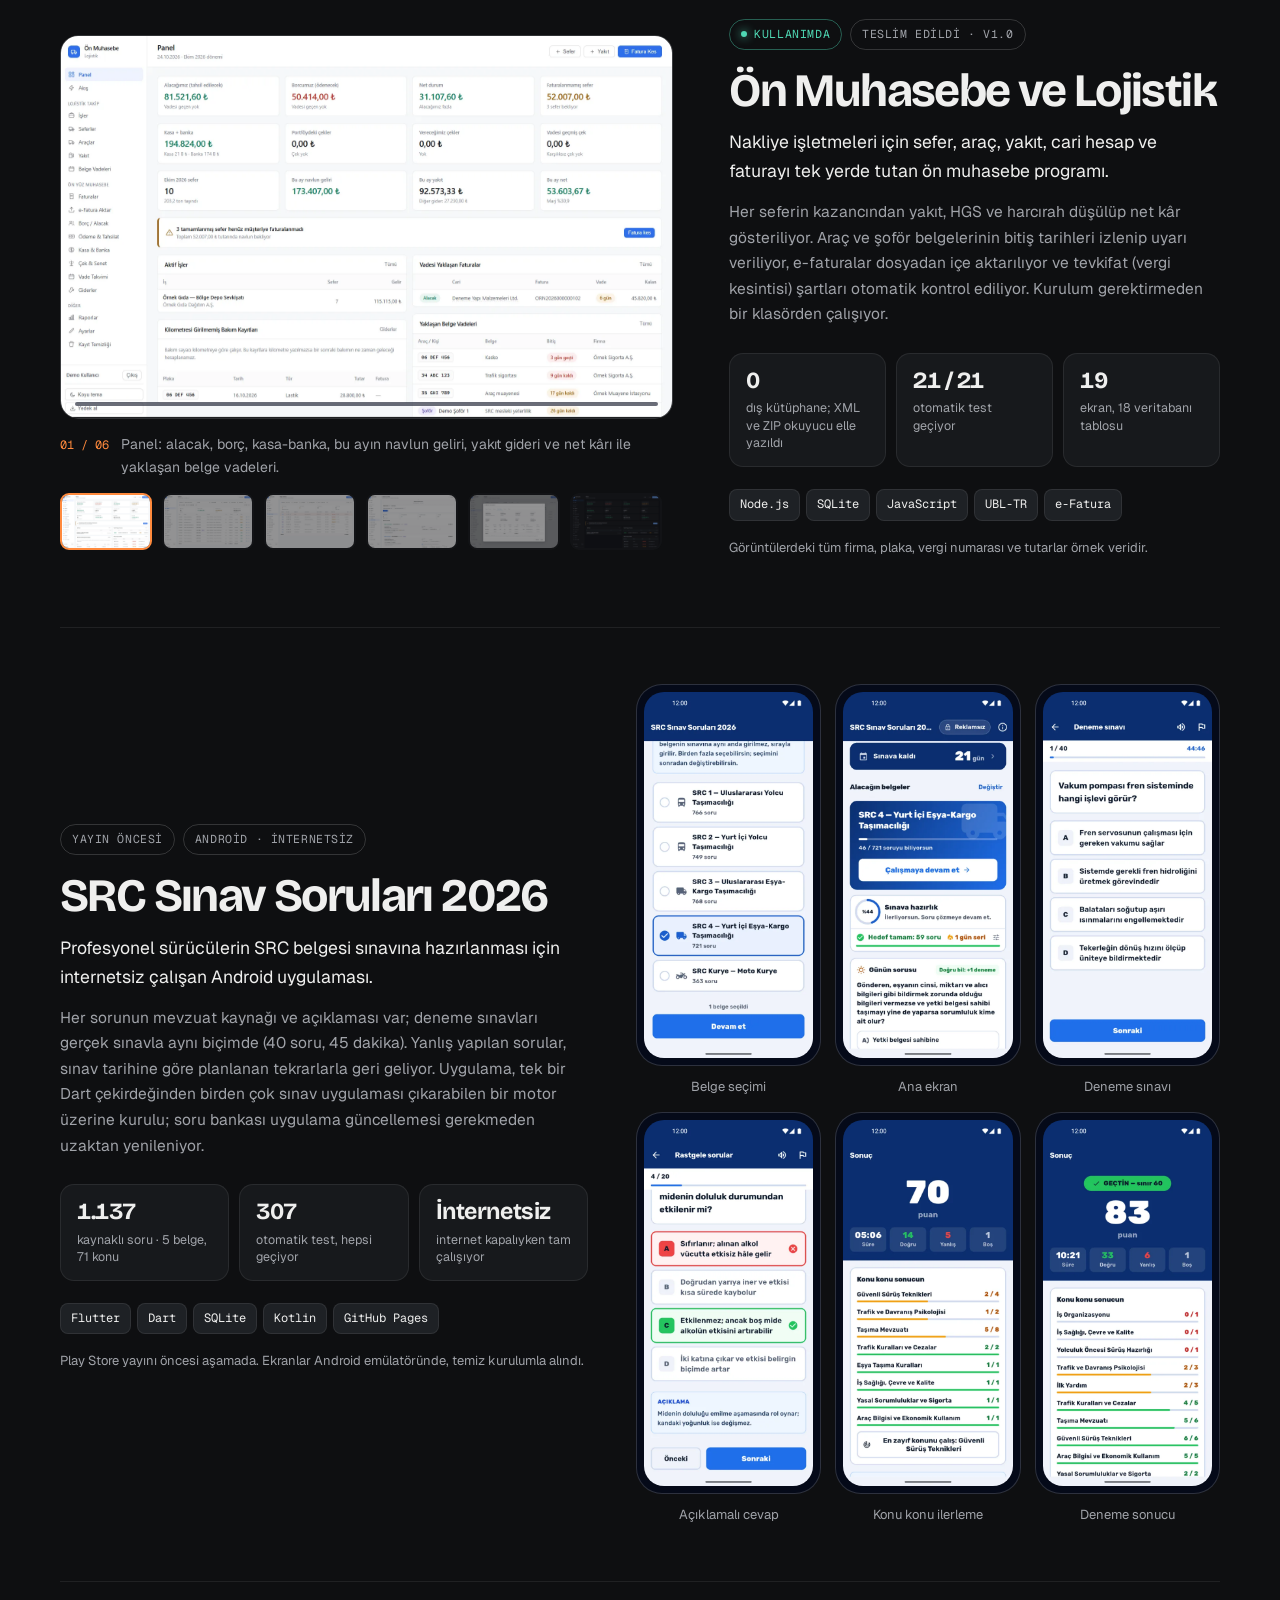
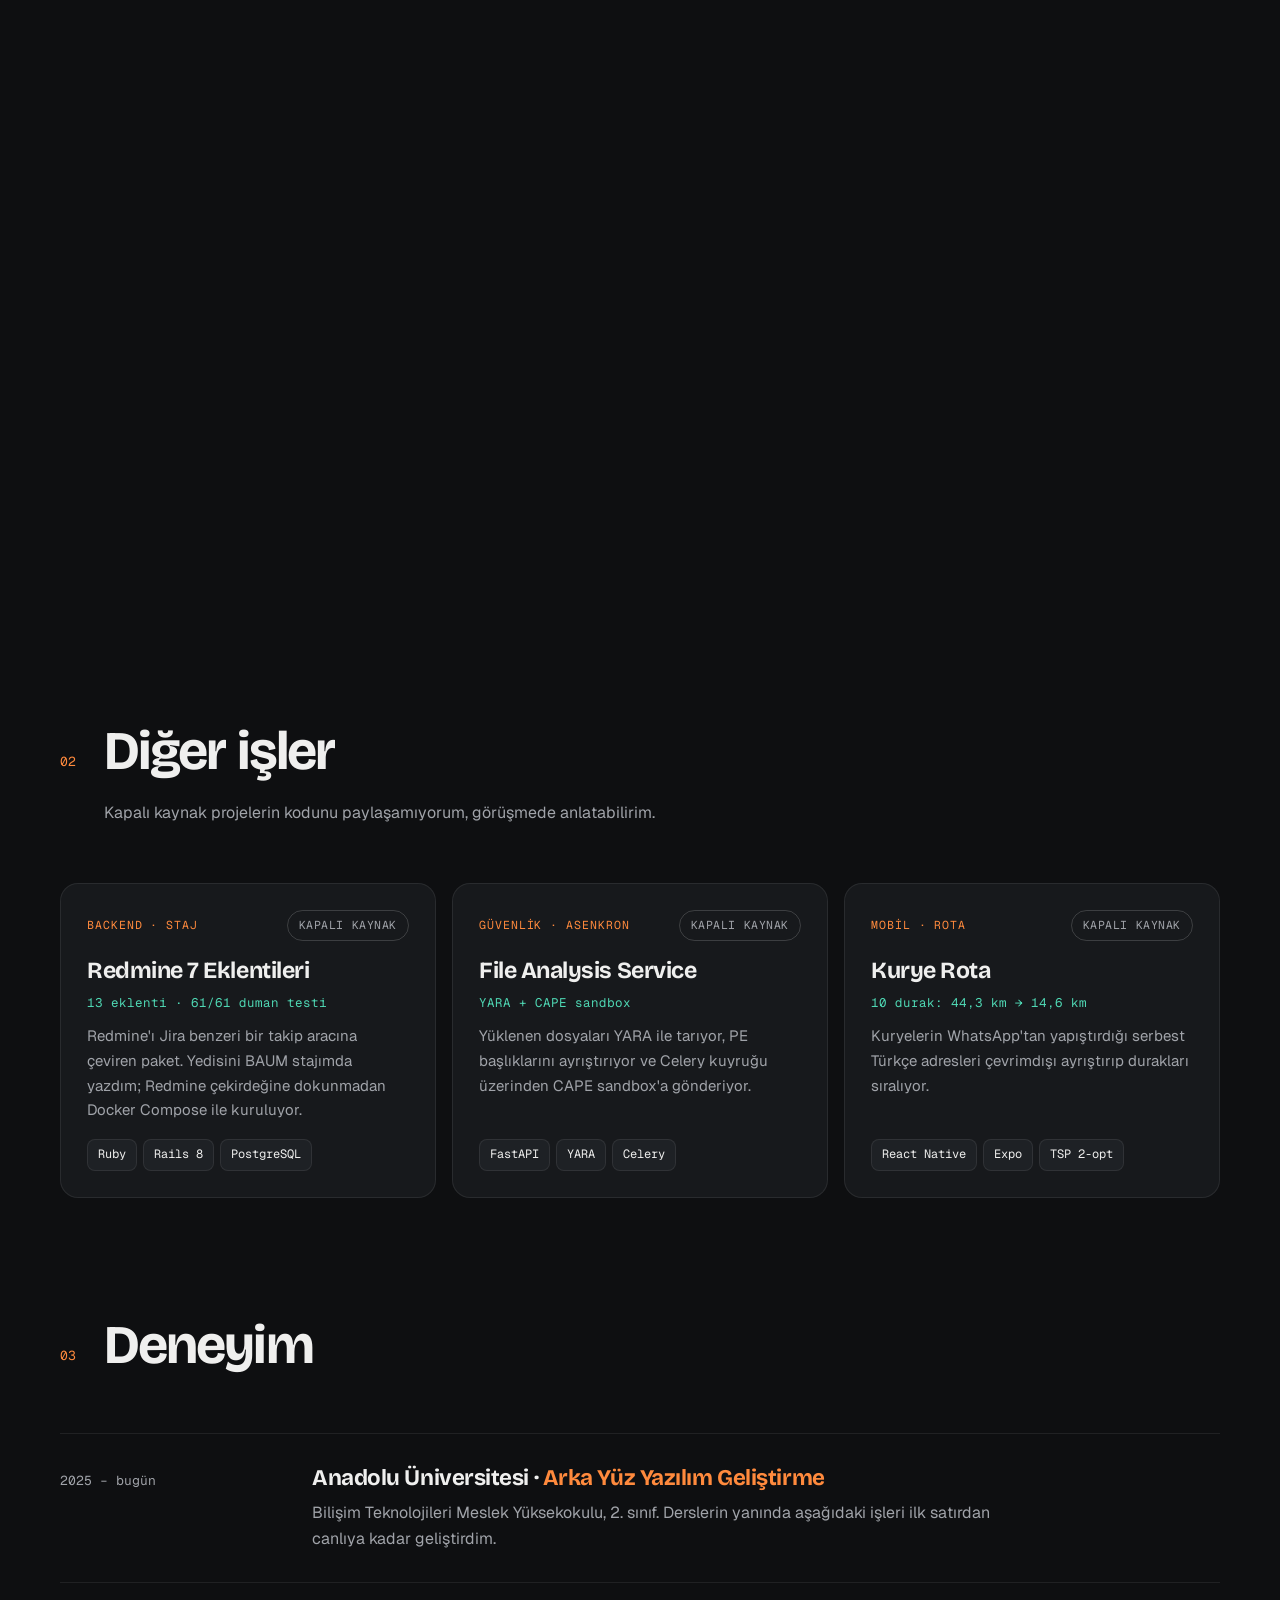
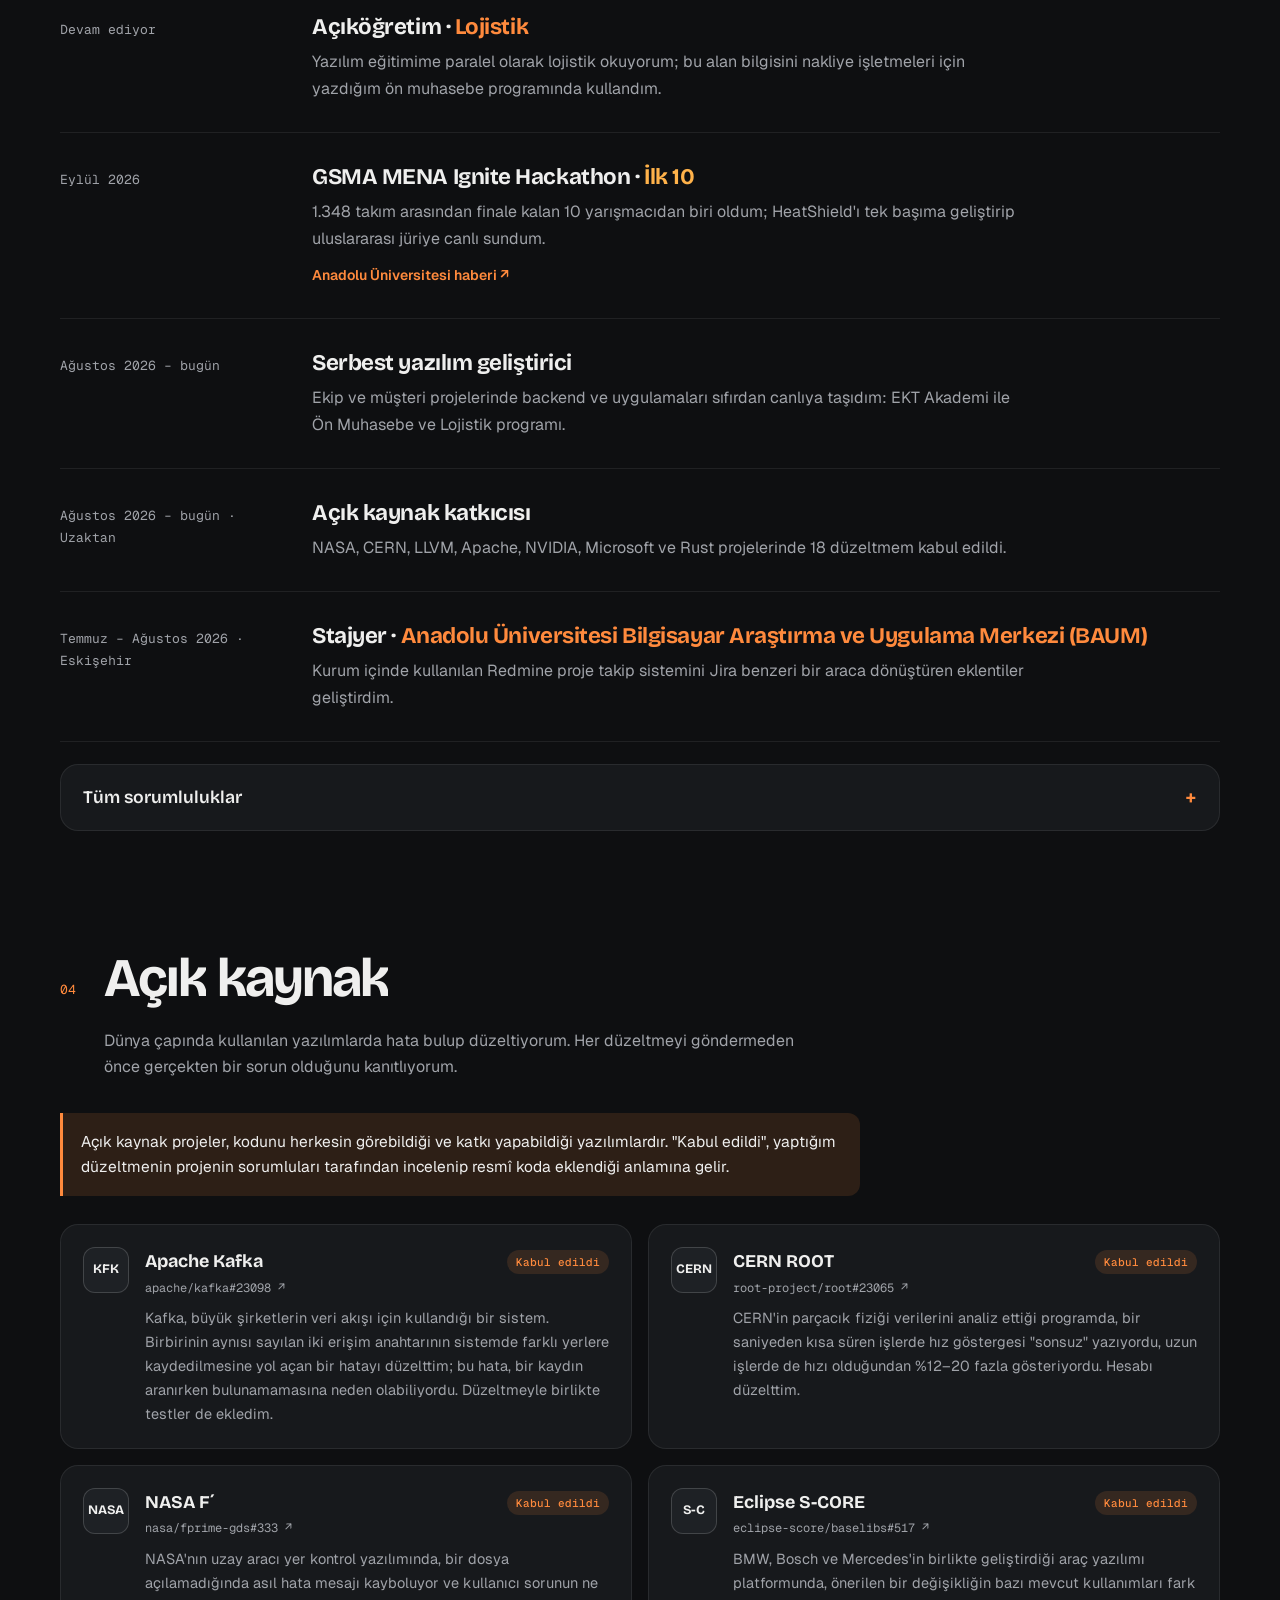
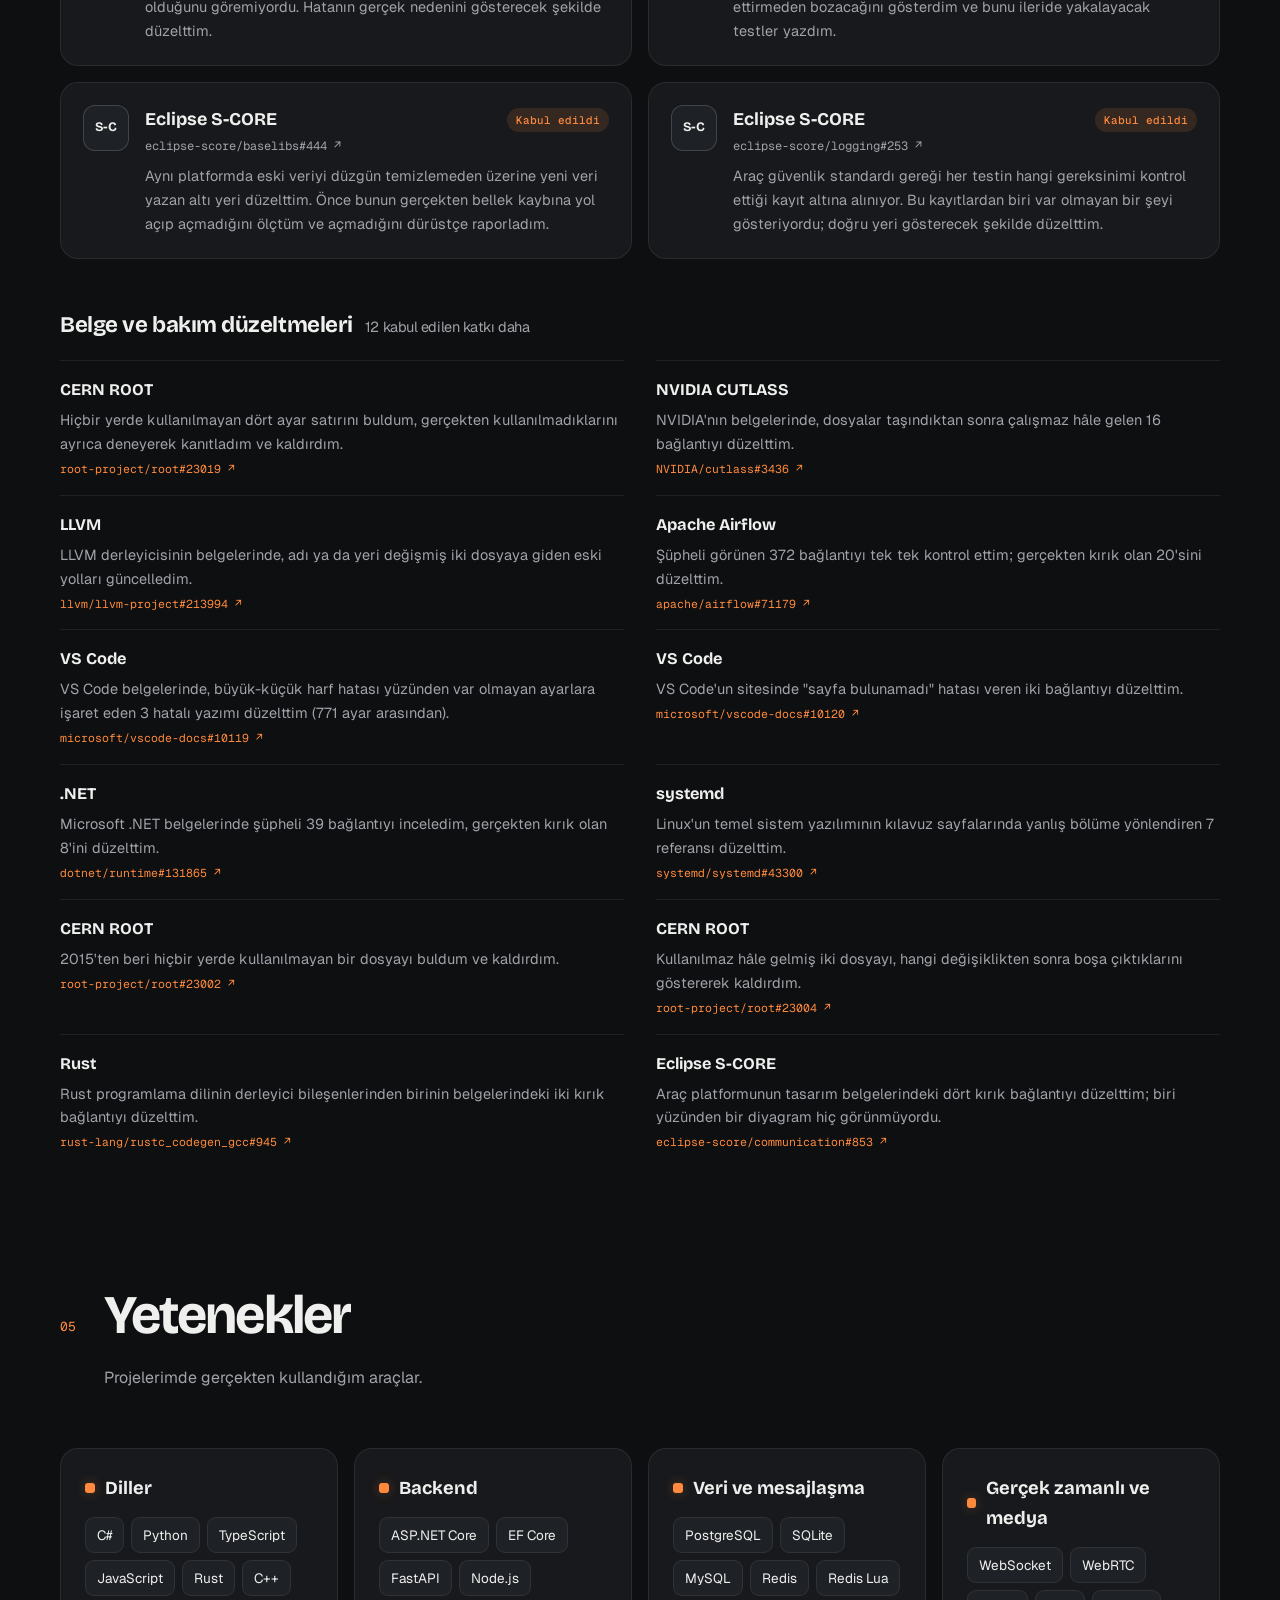
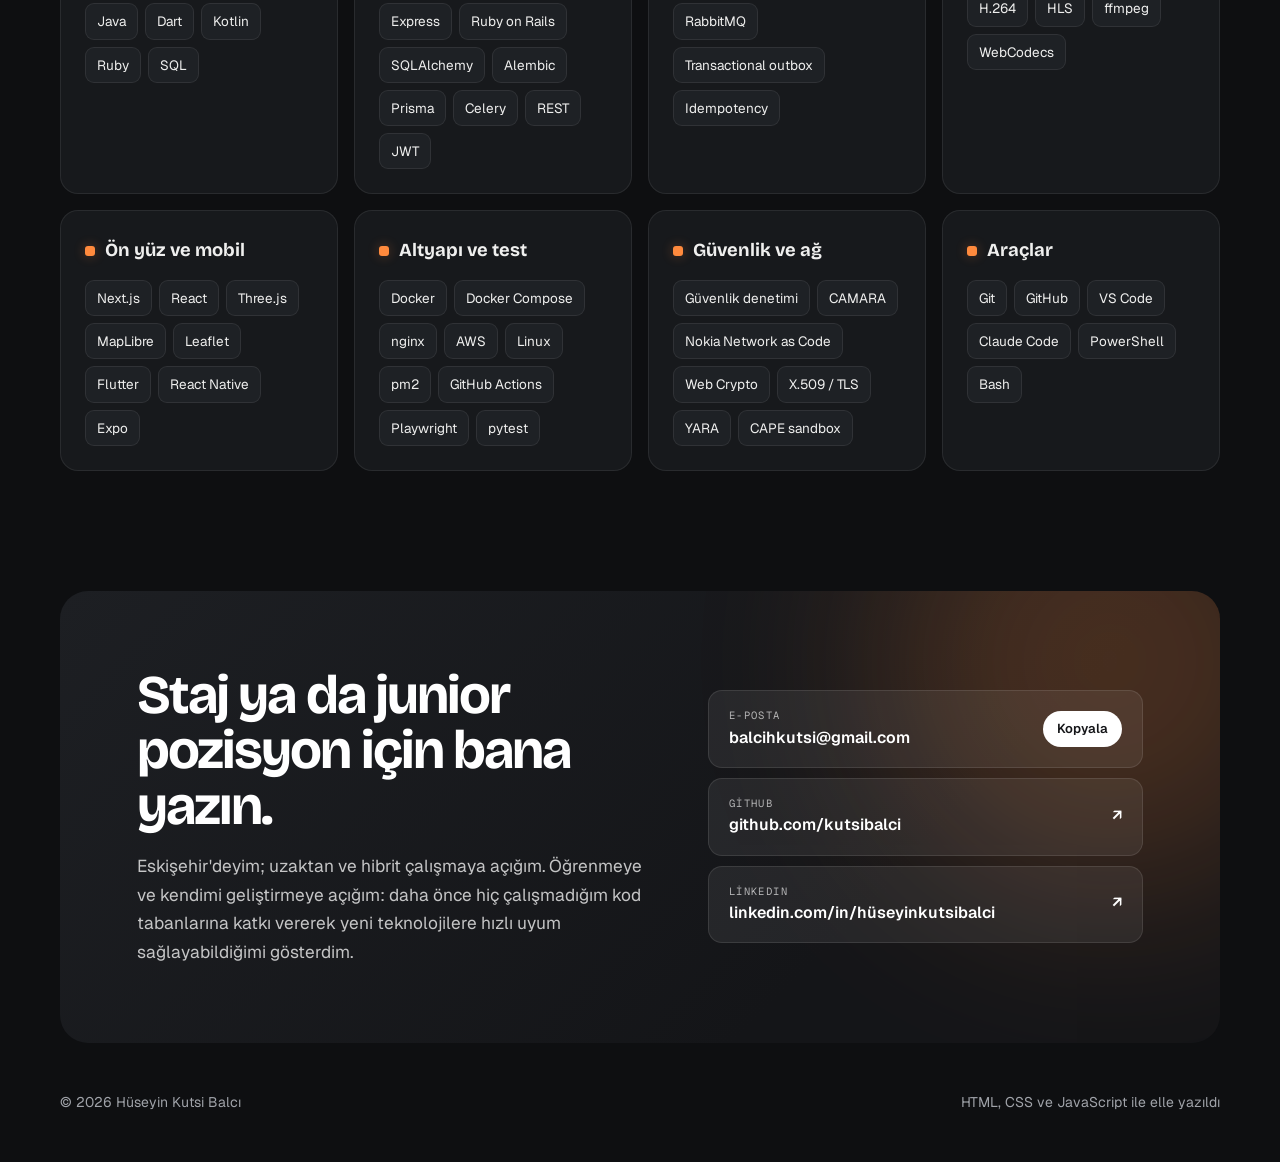
==== commit 6c343d20: "Proje bölümünü güncelle" ====
--- a/index.html
+++ b/index.html
@@ -228,7 +228,7 @@
       </div>
     </article>
 
-    <article class="case flip" id="muhasebe">
+    <article class="case" id="muhasebe">
       <div class="gallery rv">
         <div class="stage">
           <img class="on" src="img/om-1.webp" alt="Ön Muhasebe paneli" data-cap="Panel: alacak, borç, kasa-banka, bu ayın navlun geliri, yakıt gideri ve net kârı ile yaklaşan belge vadeleri." width="1600" height="1000" loading="lazy">
@@ -280,7 +280,7 @@
       </div>
     </article>
 
-    <article class="case" id="lifegate">
+    <article class="case flip" id="lifegate">
       <div class="gallery rv">
         <div class="stage">
           <img class="on" src="img/lg-1.webp" alt="Life Gate müdahale ekranı" data-cap="Eldivenli ellerle bası uygulanırken yaralı endişesini söylüyor, öğrenci cümle seçerek cevap veriyor." width="1600" height="1000" loading="lazy">
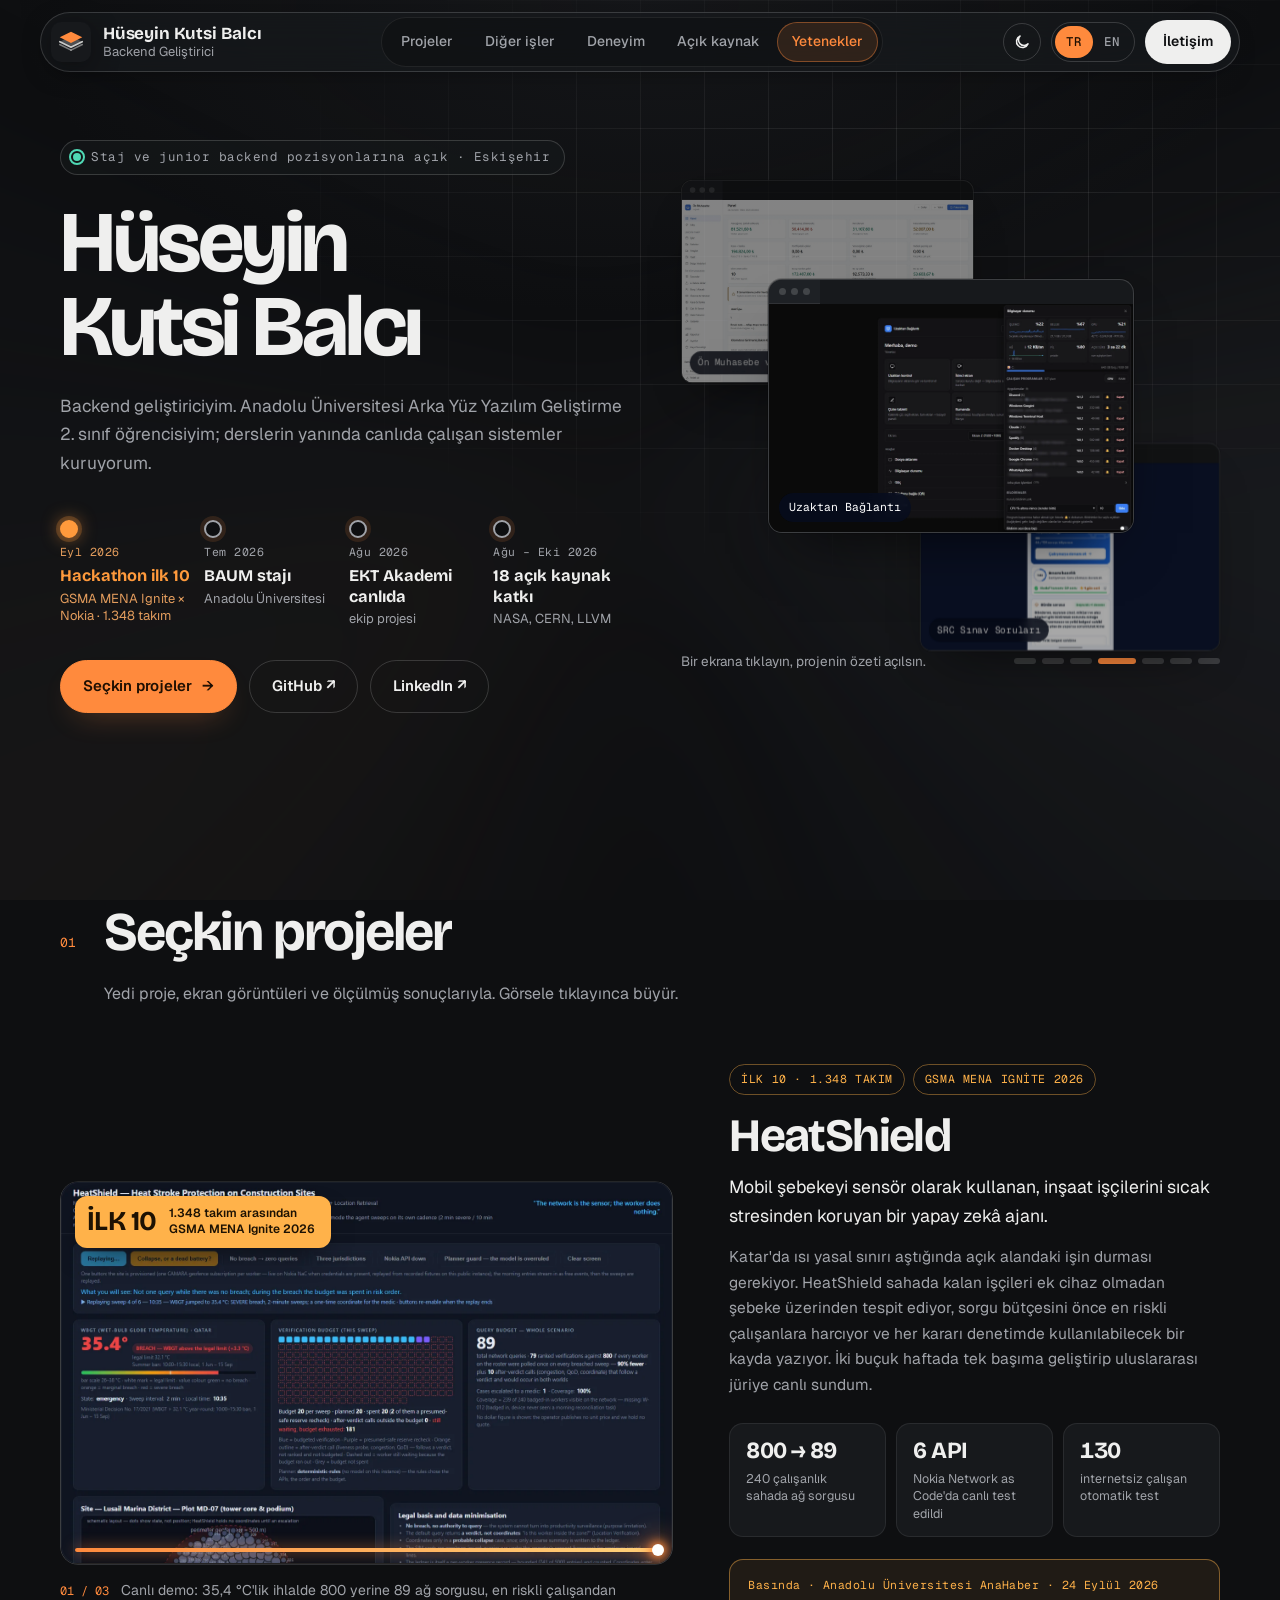
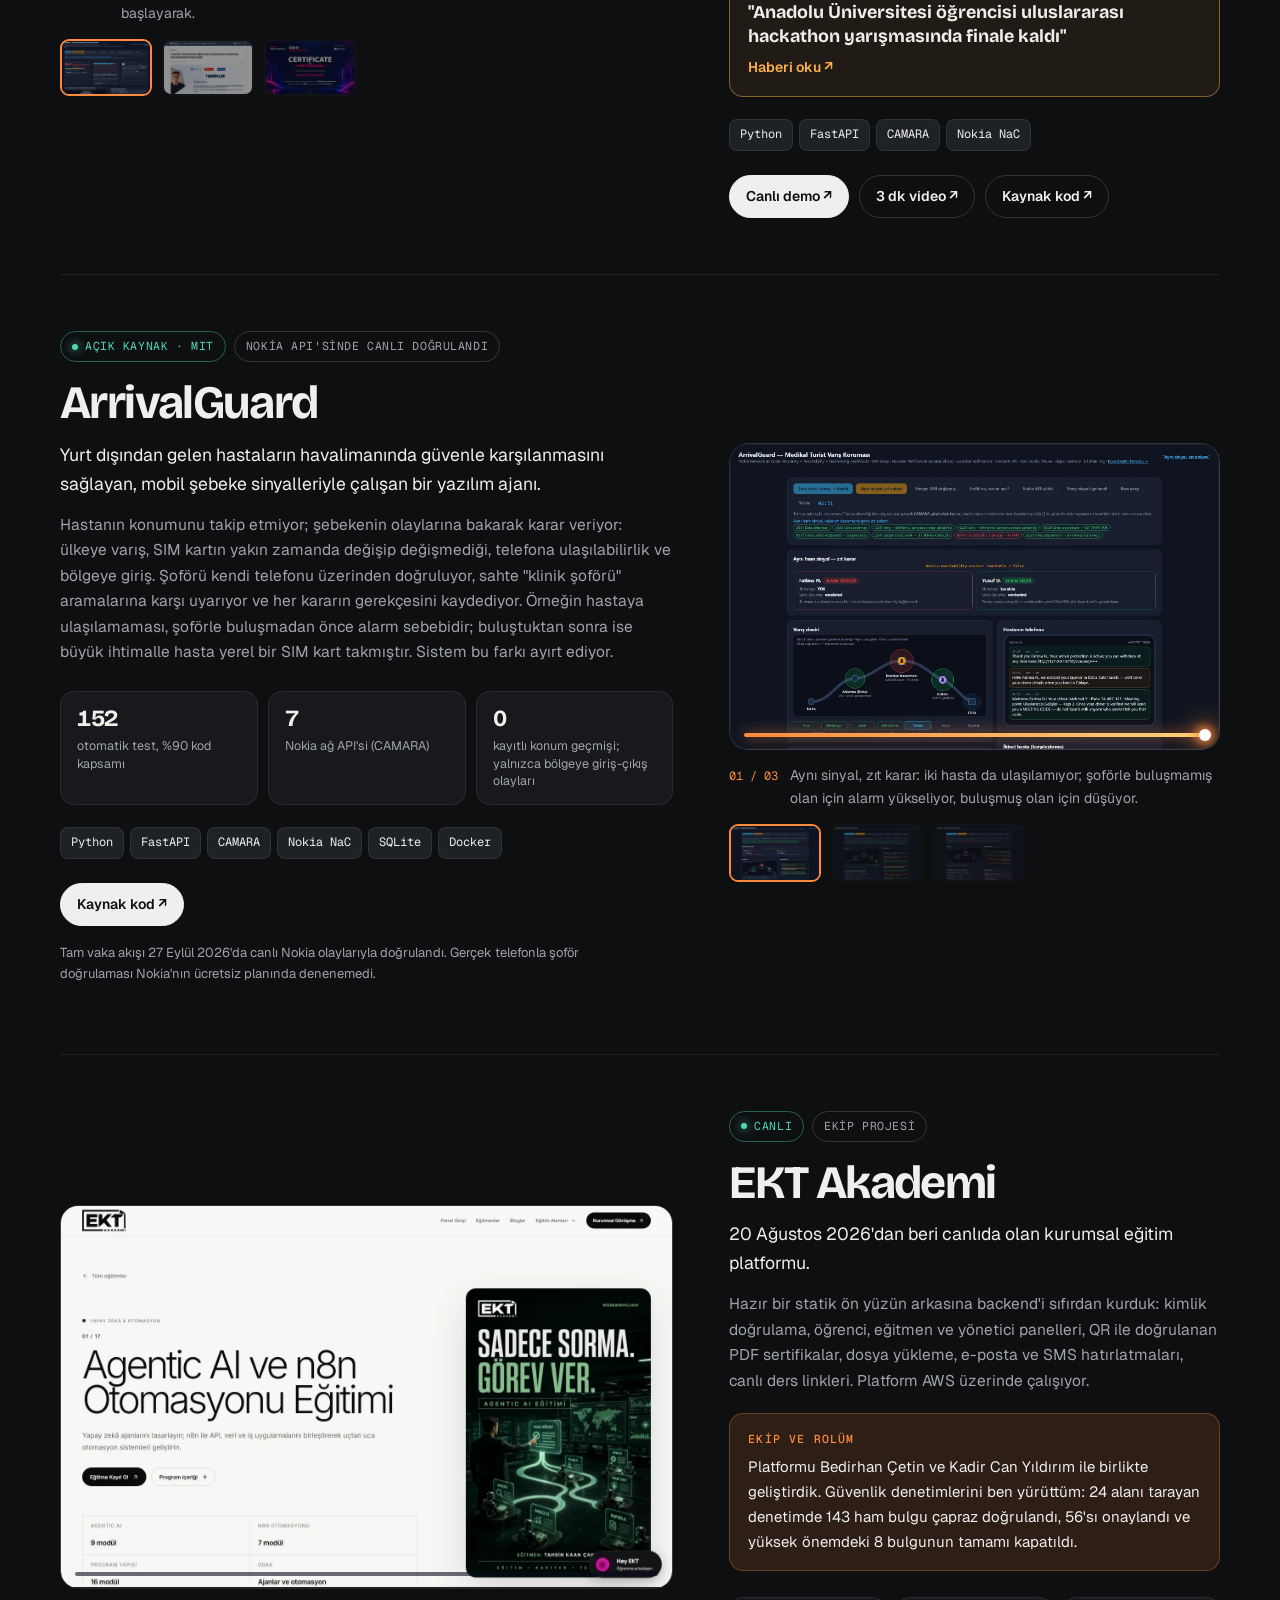
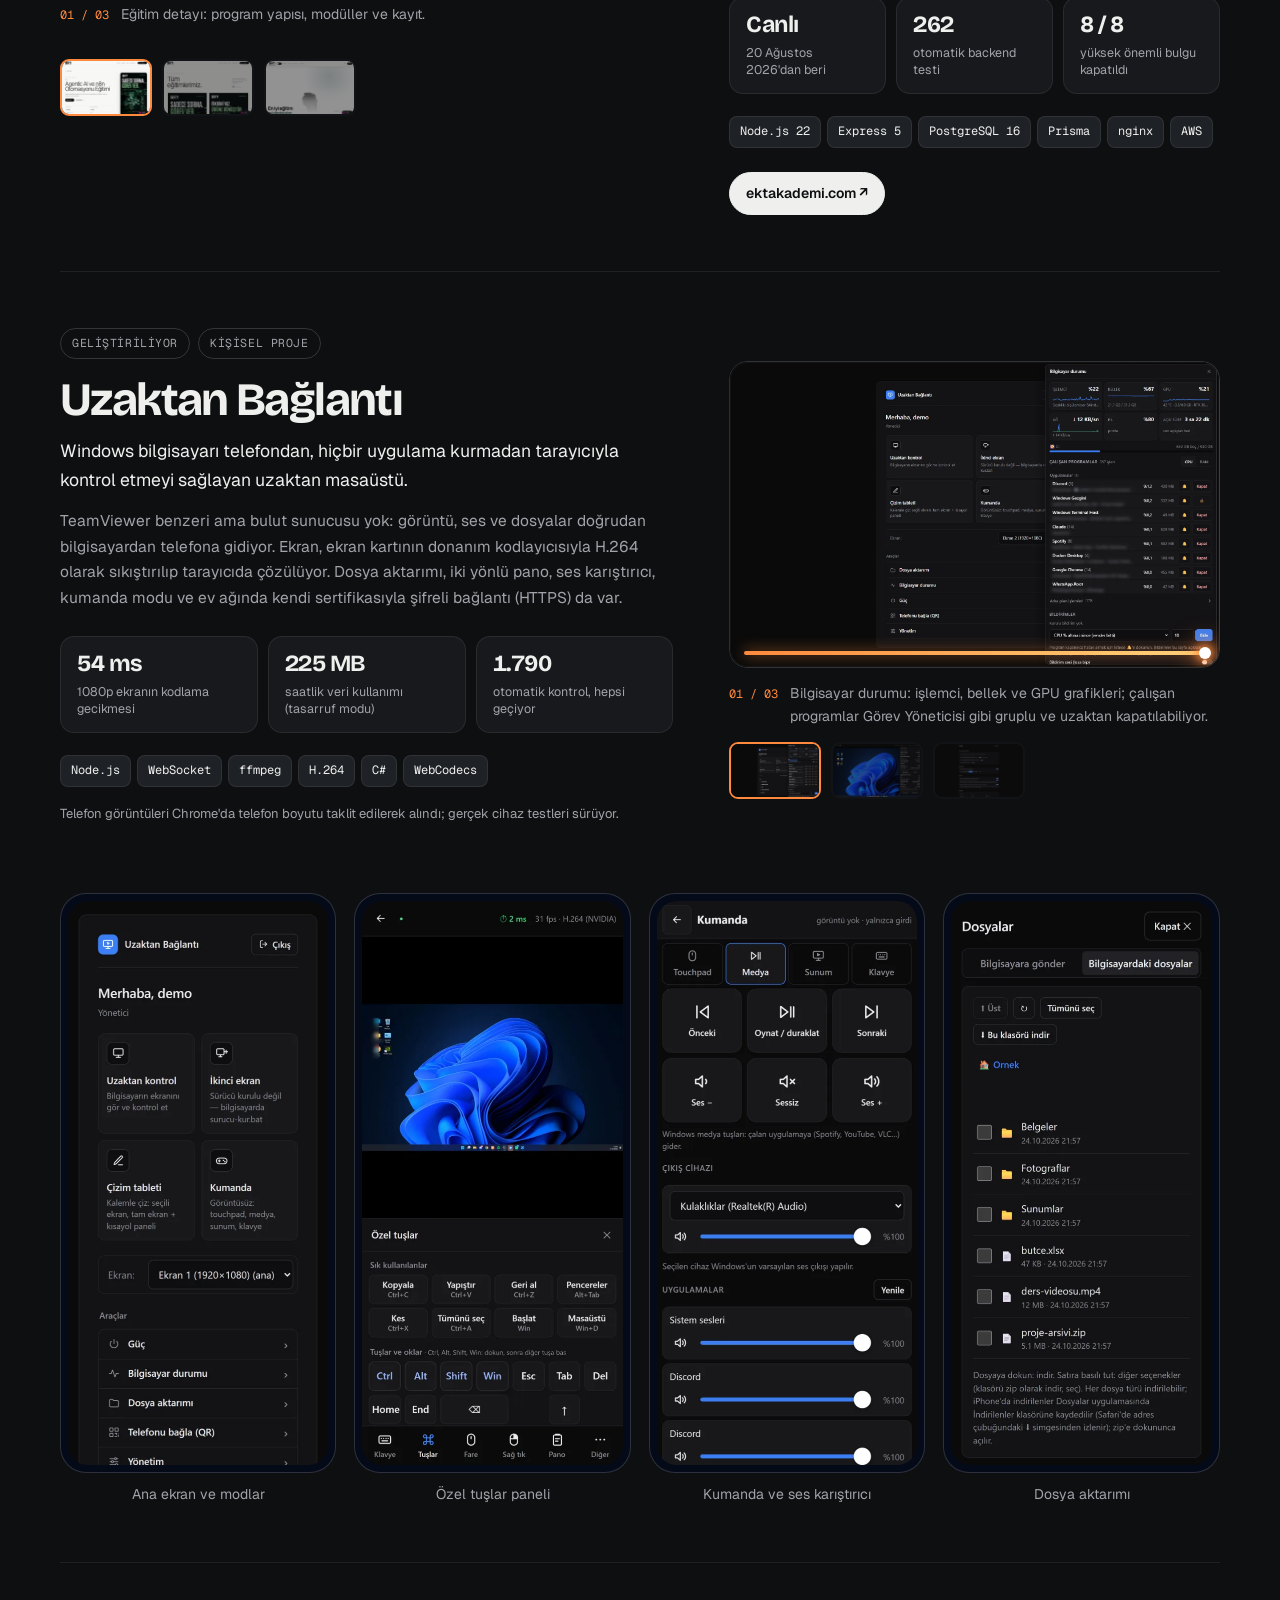
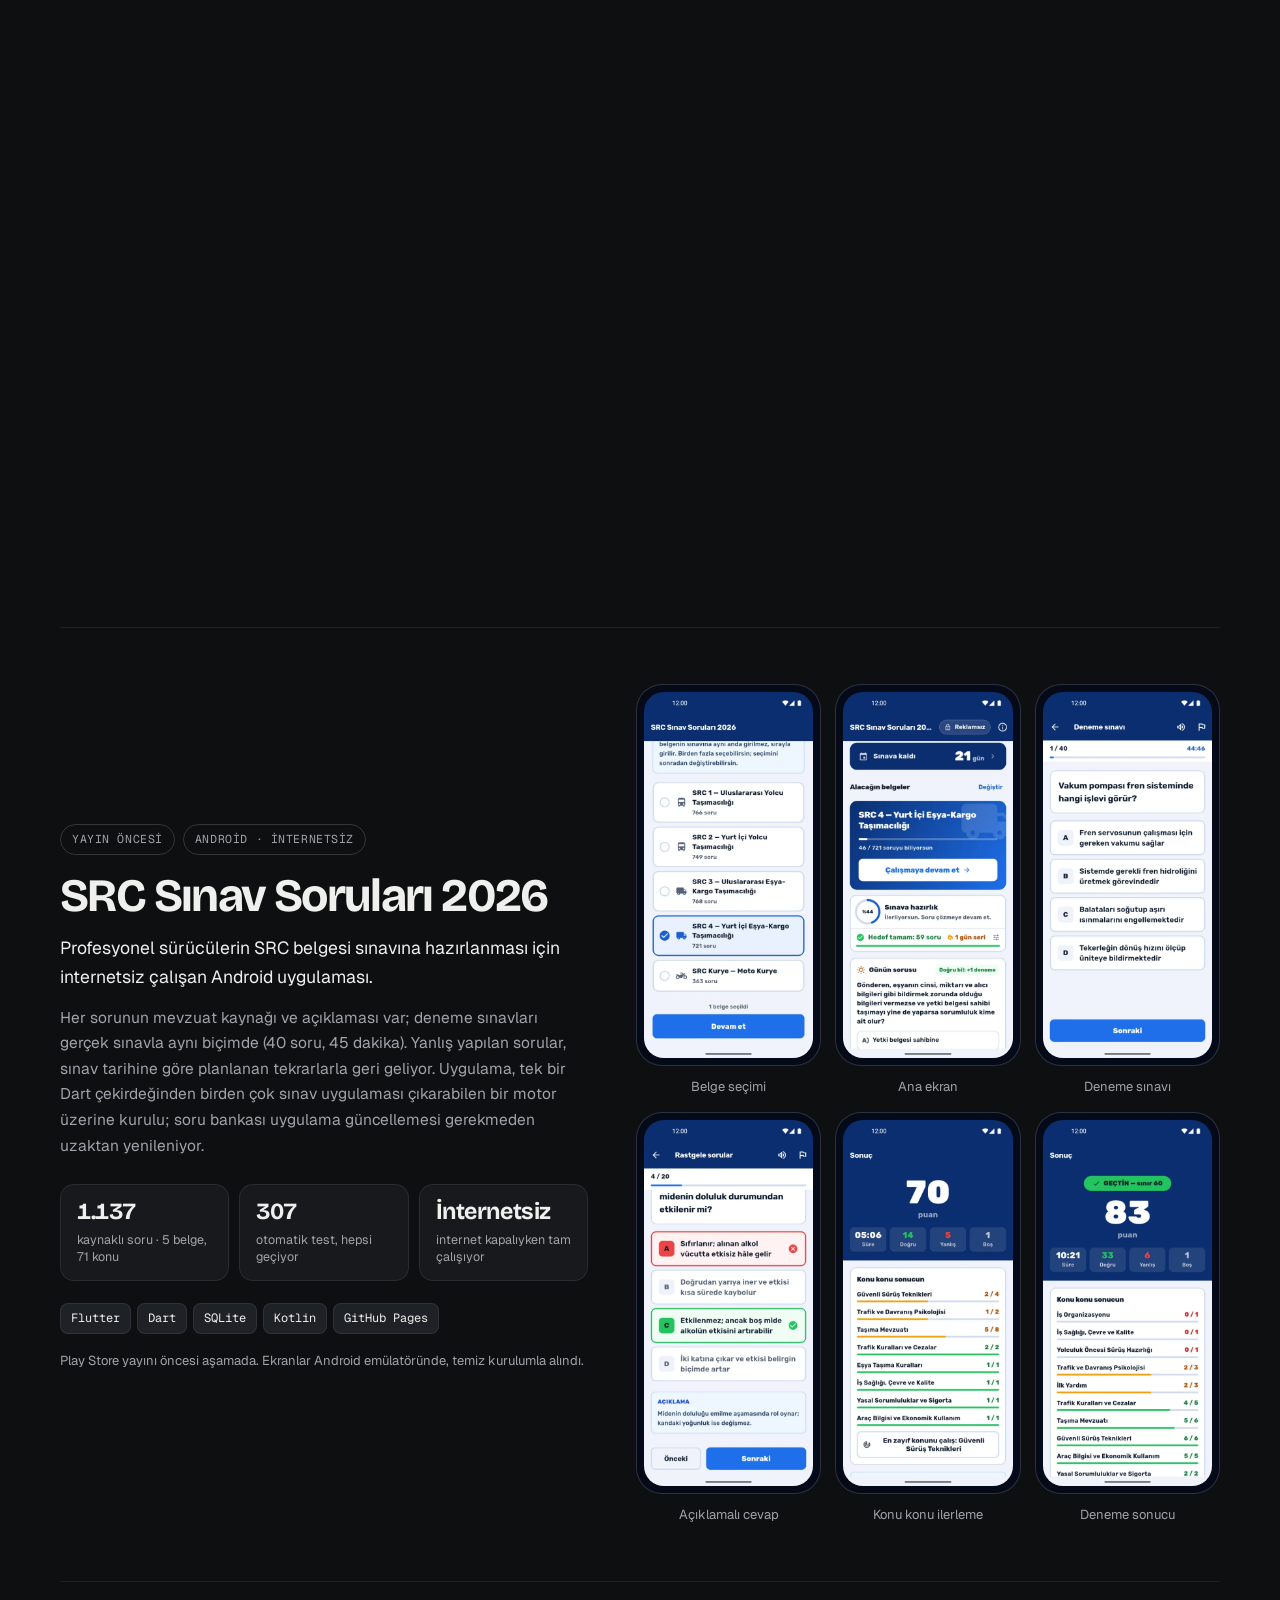
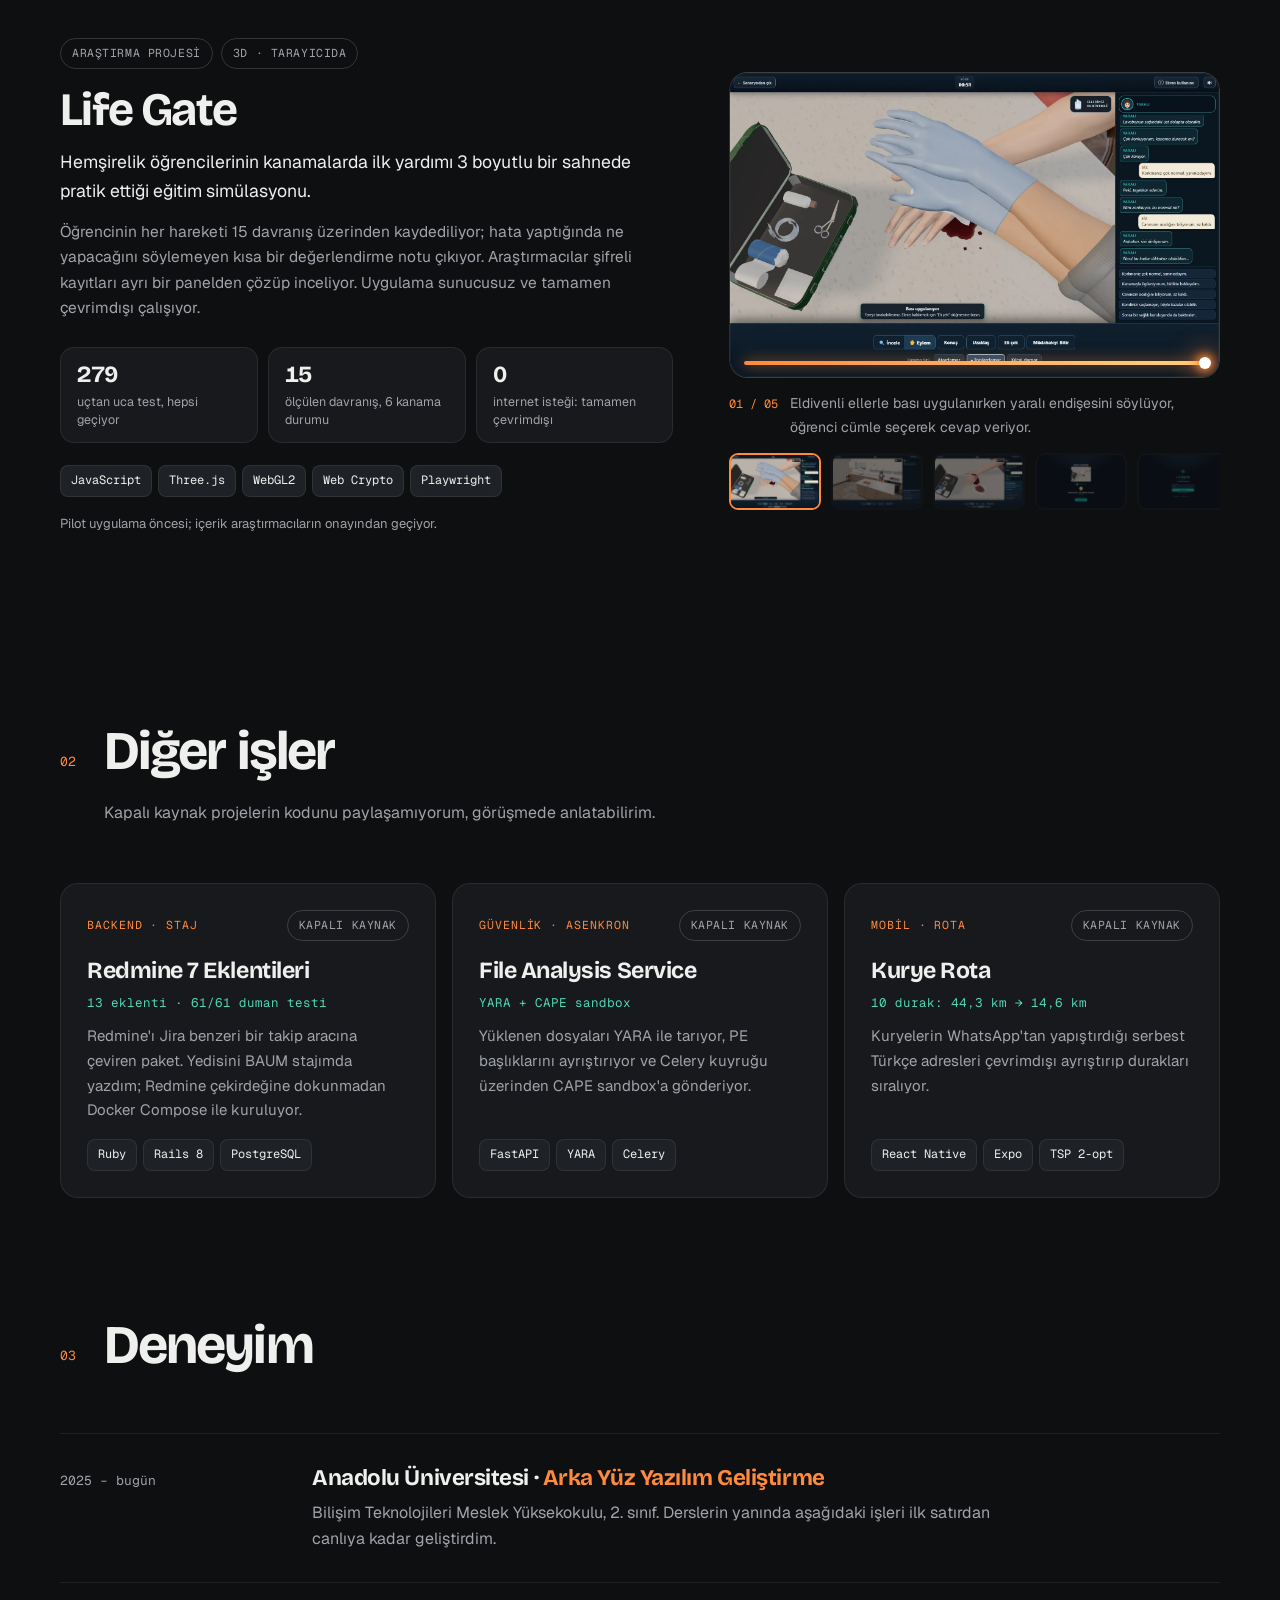
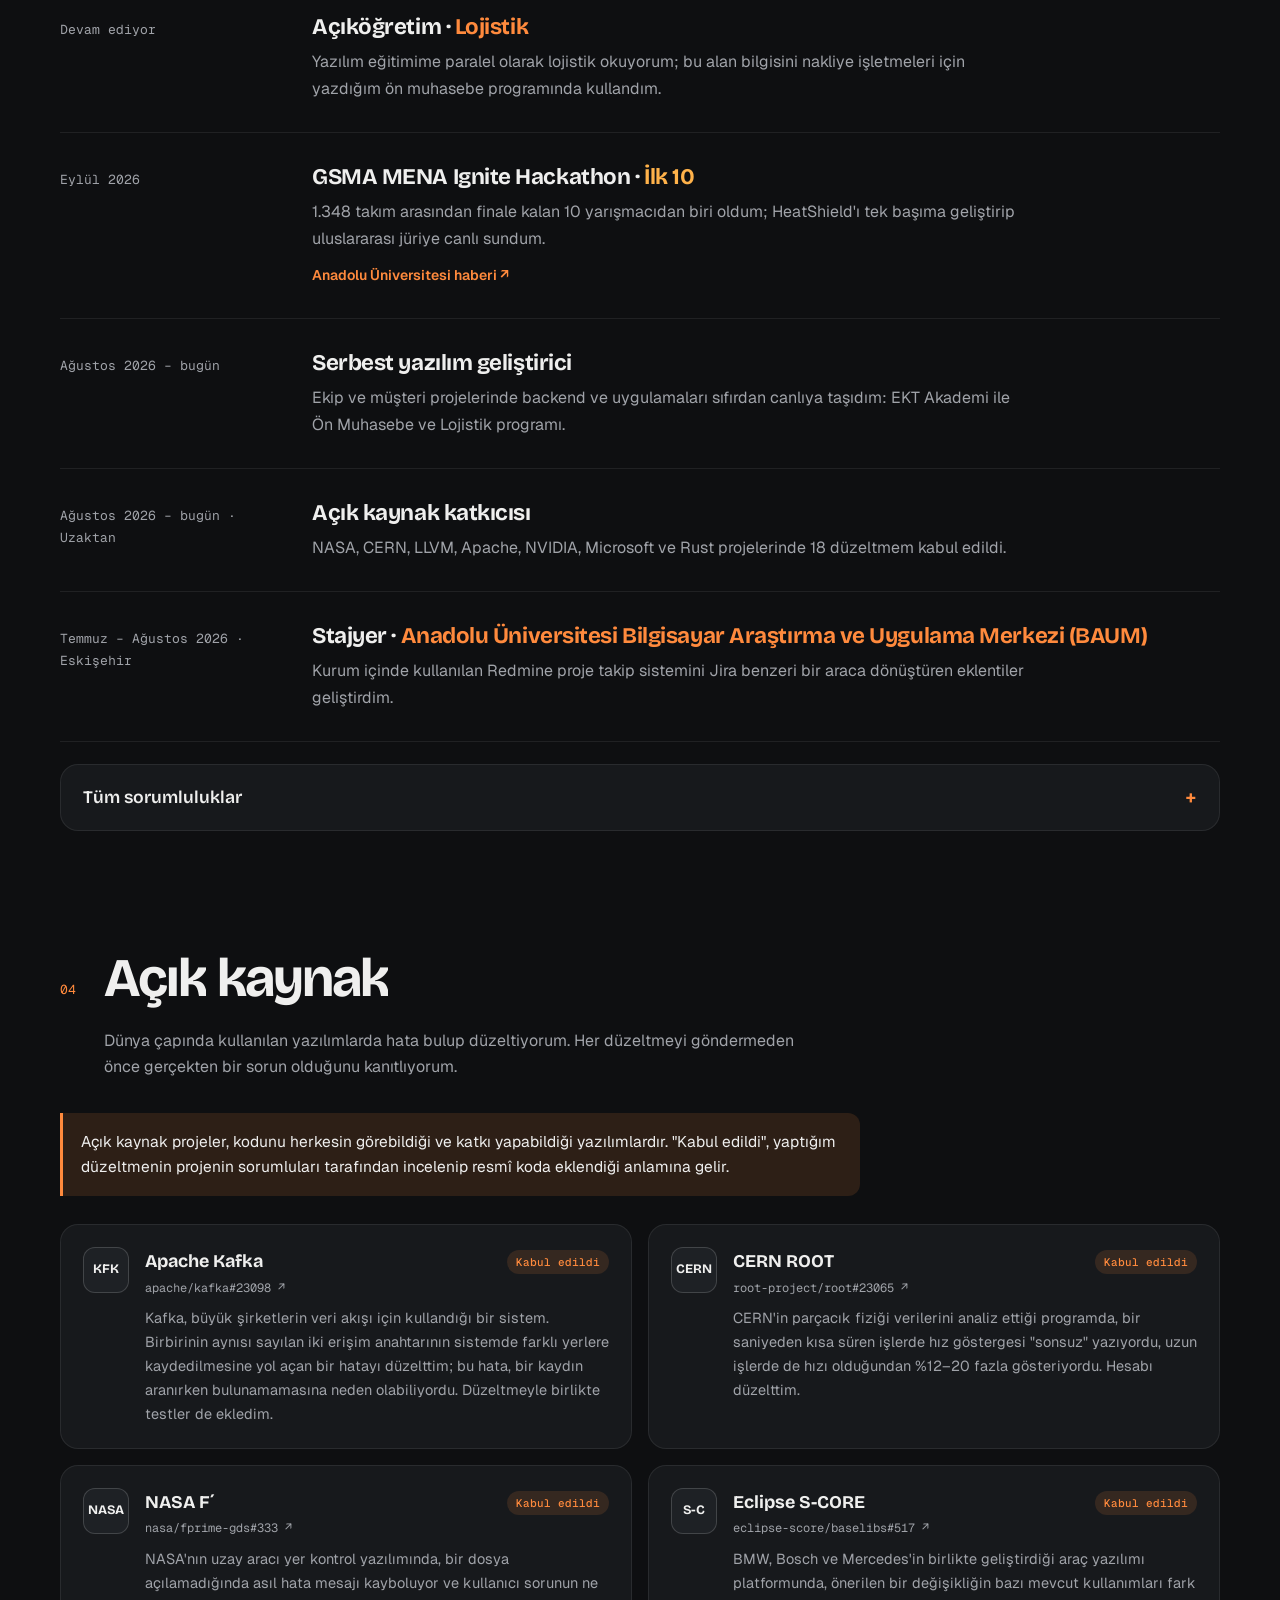
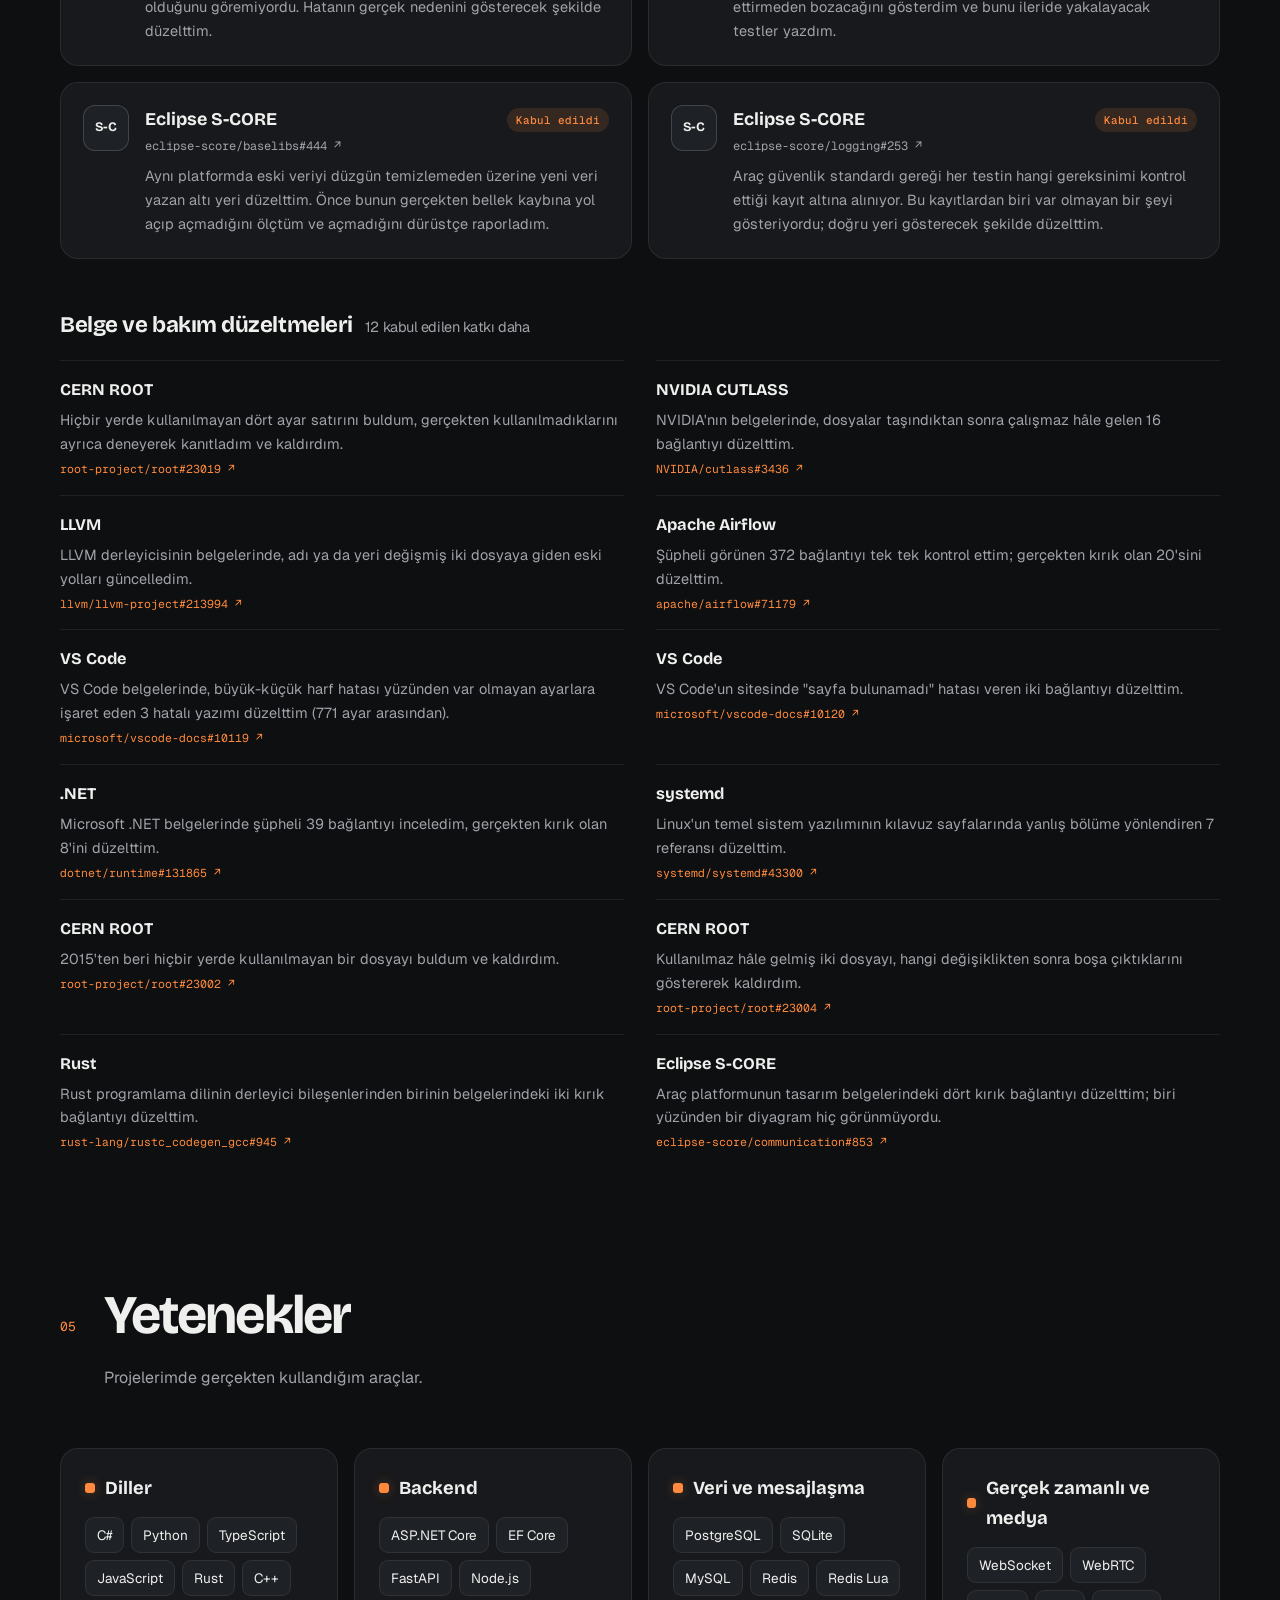
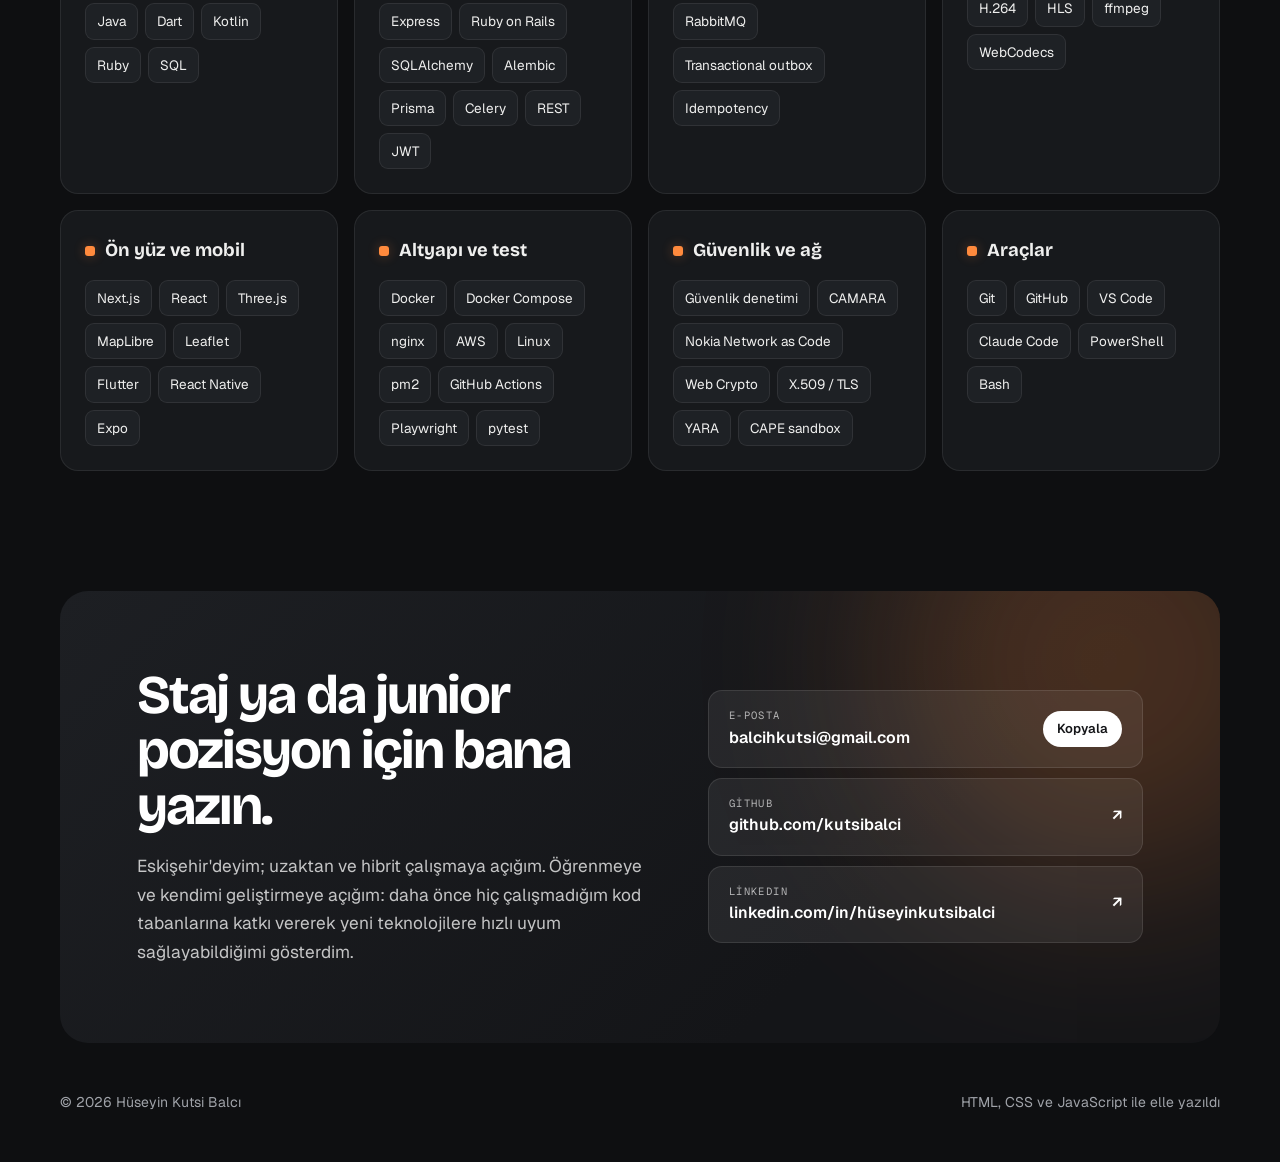
==== commit c30cc8a4: "Proje sayısını güncelle" ====
--- a/index.html
+++ b/index.html
@@ -104,7 +104,7 @@
     <div class="sec-head rv">
       <span class="sec-num">01</span>
       <h2>Seçkin projeler</h2>
-      <p>Sekiz proje, ekran görüntüleri ve ölçülmüş sonuçlarıyla. Görsele tıklayınca büyür.</p>
+      <p>Yedi proje, ekran görüntüleri ve ölçülmüş sonuçlarıyla. Görsele tıklayınca büyür.</p>
     </div>
 
     <article class="case" id="heatshield">
